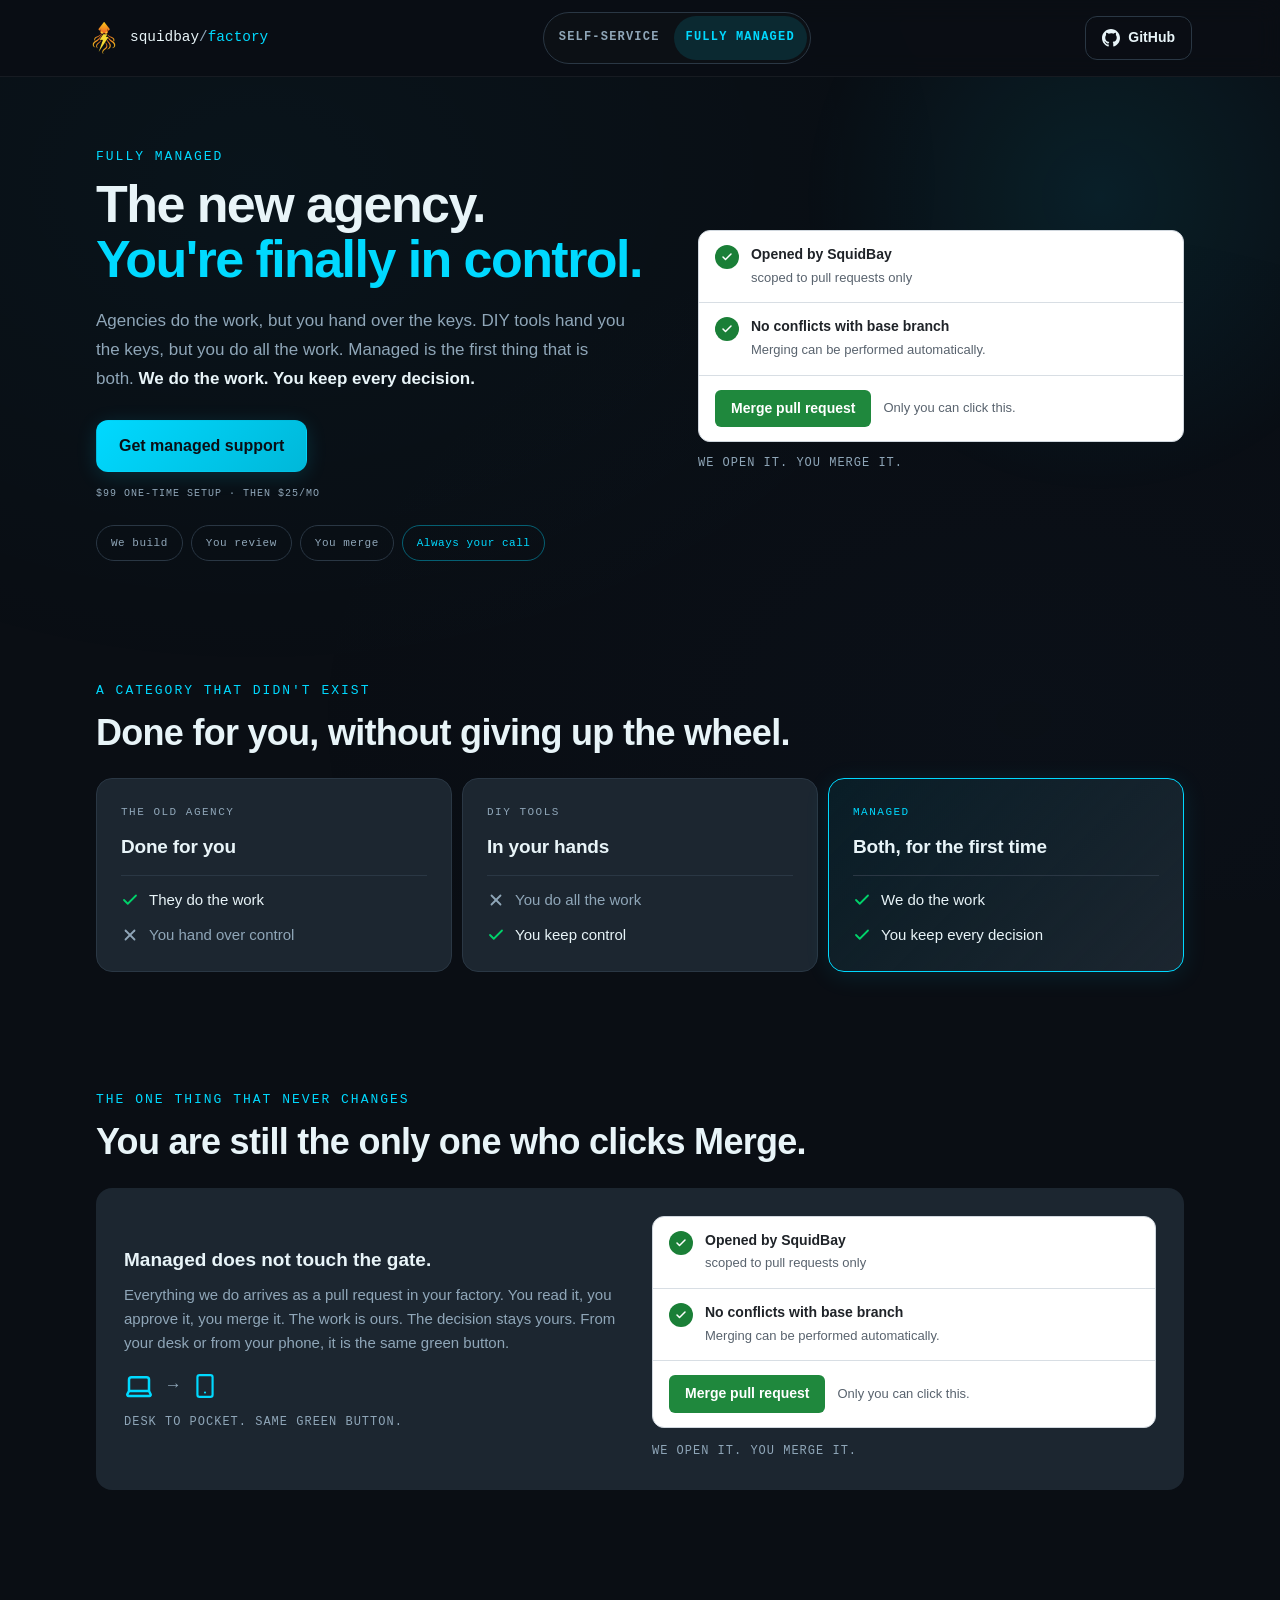
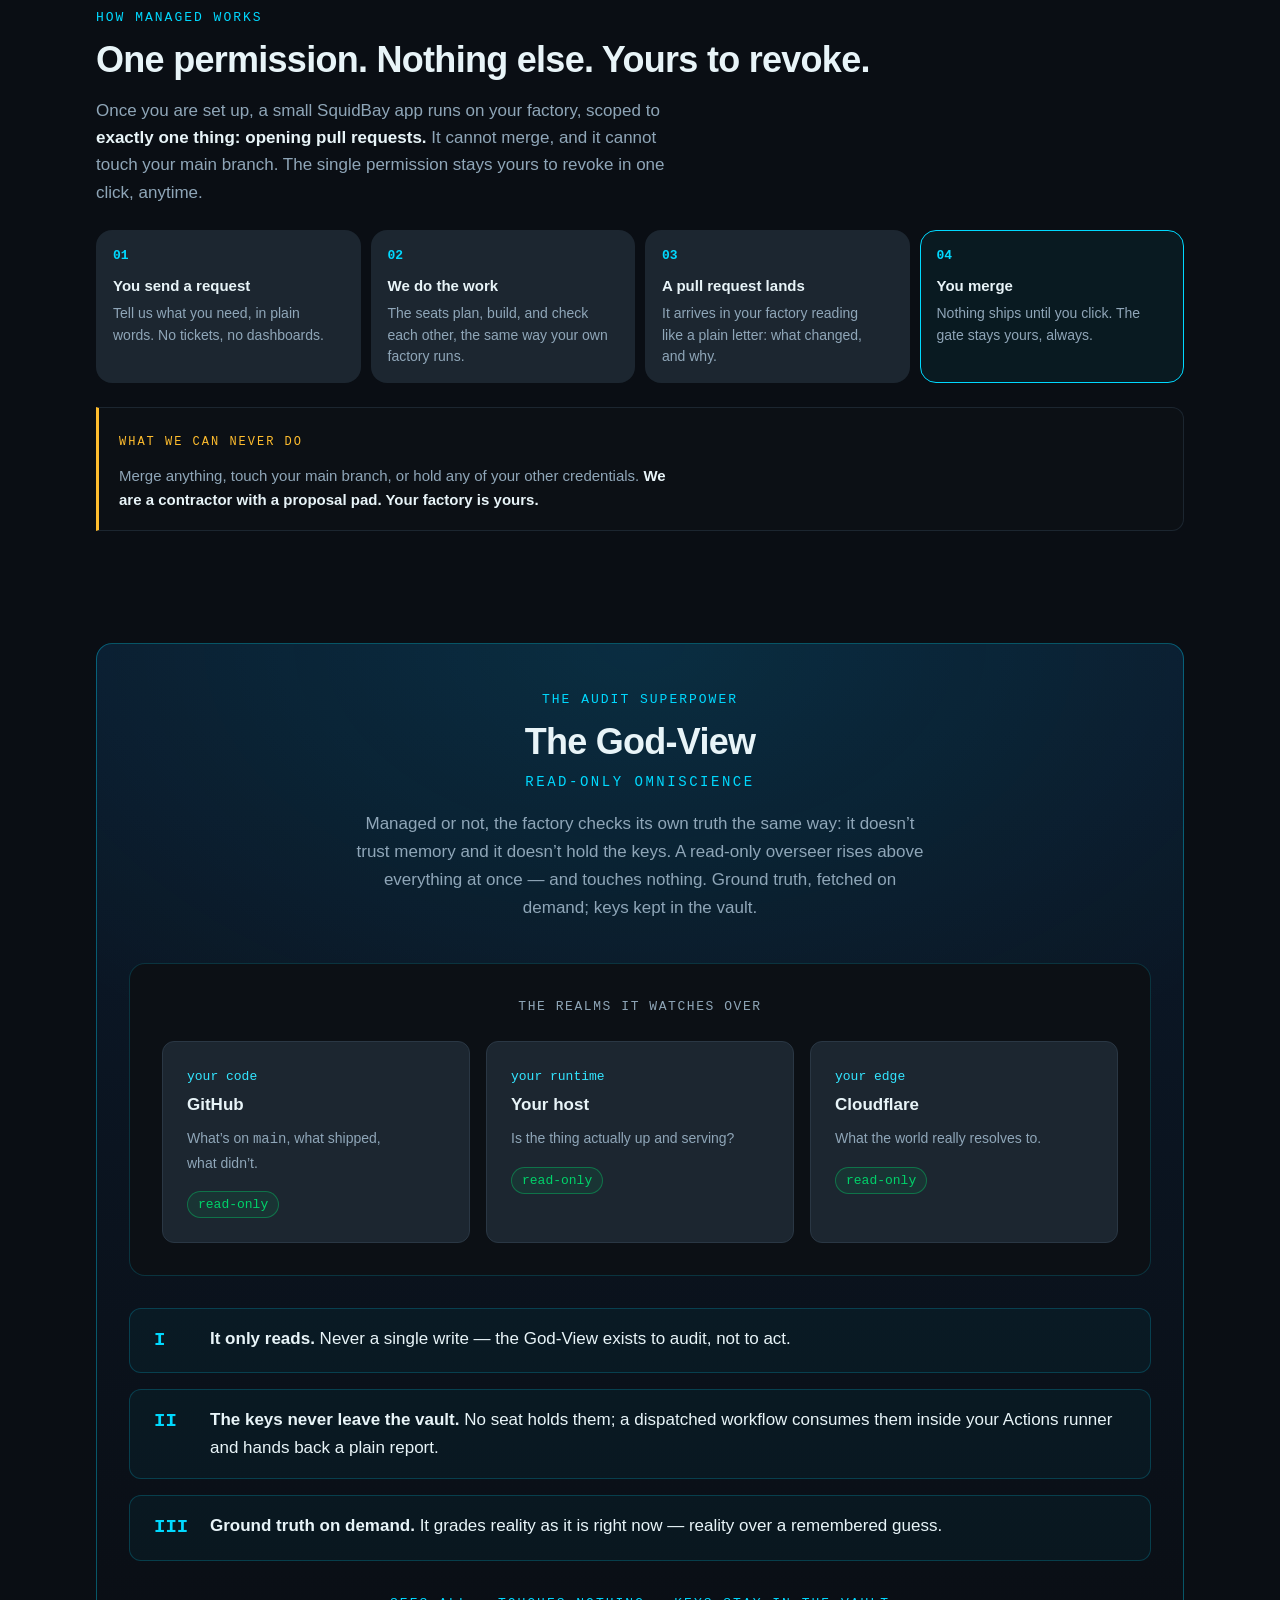
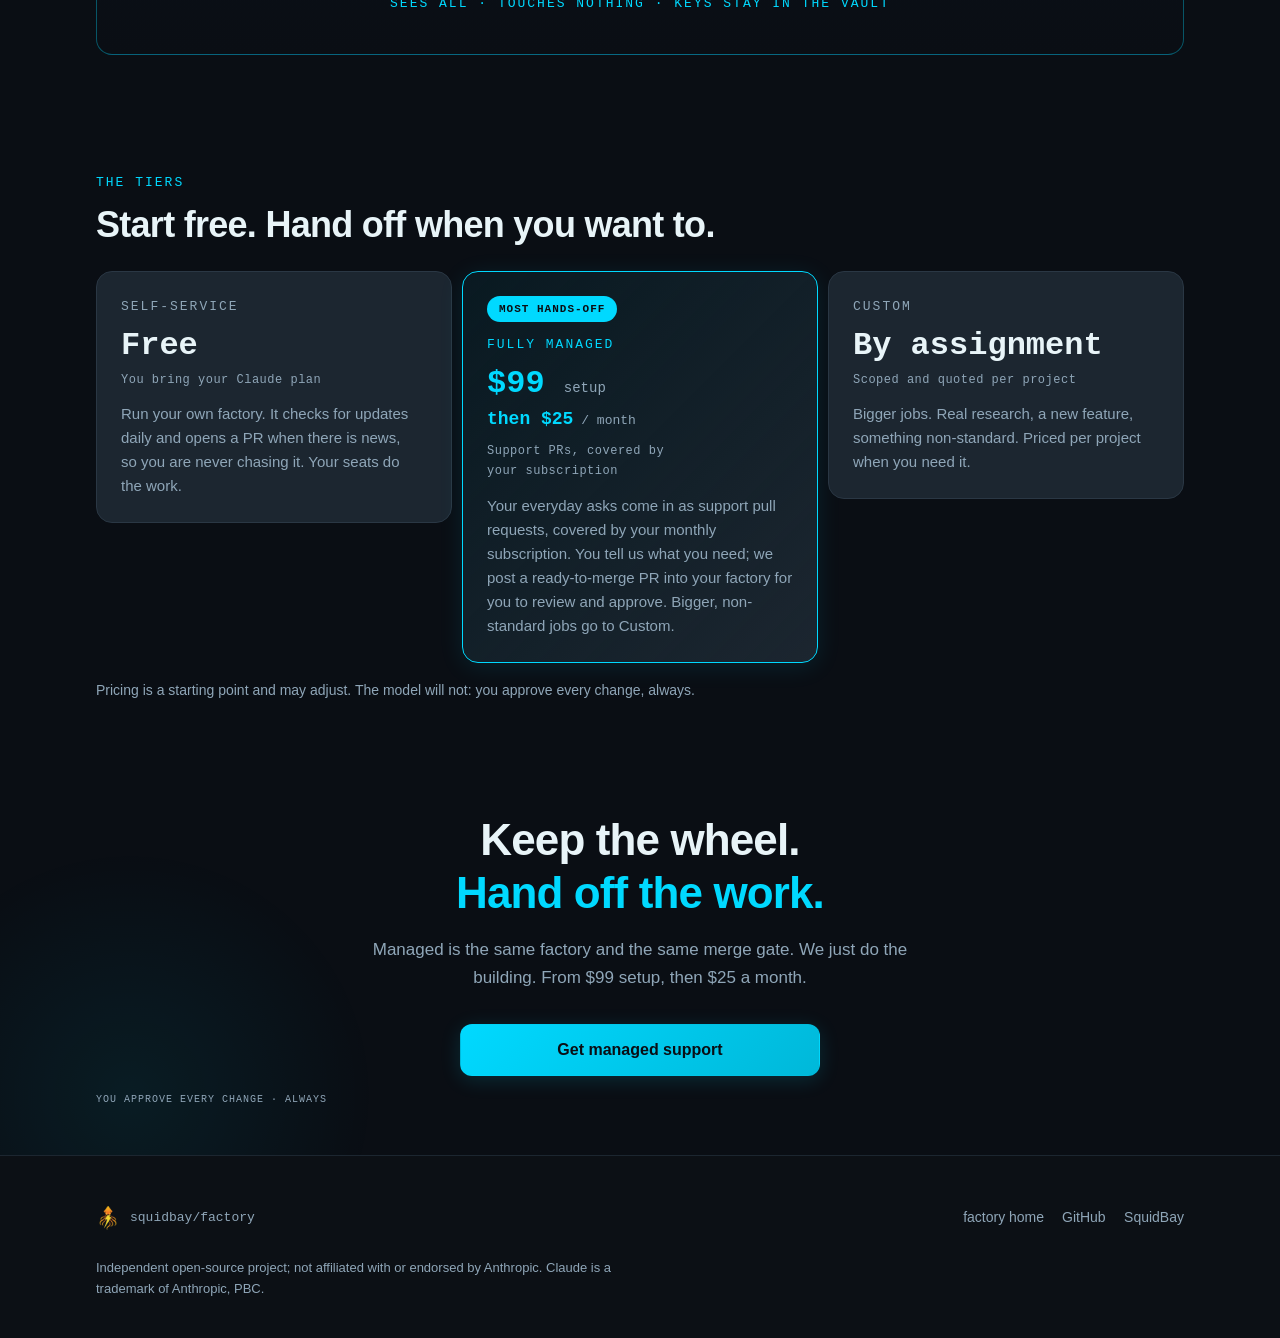
==== managed.html @ a3af462a "God-View section on both gh-pages shells (index + managed), render-verified Job (c), page half, of t" ====
<!DOCTYPE html>
<html lang="en">
<head>
<meta charset="utf-8">
<meta name="viewport" content="width=device-width, initial-scale=1, viewport-fit=cover">
<title>factory — fully managed. We do the work, you keep every decision.</title>
<meta name="description" content="Managed factory service: we do the work and post a ready-to-merge pull request into your factory. You still click merge. From $99 setup, then $25 a month.">
<link rel="canonical" href="https://squidbay.github.io/factory/managed">
<meta name="theme-color" content="#0A0E14">
<meta name="apple-mobile-web-app-capable" content="yes">
<meta name="apple-mobile-web-app-status-bar-style" content="black-translucent">
<meta name="apple-mobile-web-app-title" content="factory">
<link rel="icon" type="image/svg+xml" href="data:image/svg+xml,%3Csvg%20xmlns%3D%22http%3A%2F%2Fwww.w3.org%2F2000%2Fsvg%22%20width%3D%2264%22%20height%3D%2264%22%20viewBox%3D%220%200%2064%2064%22%3E%3Crect%20width%3D%2264%22%20height%3D%2264%22%20rx%3D%2214%22%20fill%3D%22%230A0E14%22%3E%3C%2Frect%3E%3Ctext%20x%3D%2232%22%20y%3D%2245%22%20font-size%3D%2234%22%20text-anchor%3D%22middle%22%3E%F0%9F%8F%AD%3C%2Ftext%3E%3C%2Fsvg%3E">
<link rel="apple-touch-icon" href="assets/img/squid.png">

<meta property="og:type" content="website">
<meta property="og:site_name" content="squidbay/factory">
<meta property="og:url" content="https://squidbay.github.io/factory/managed">
<meta property="og:title" content="factory — fully managed. You keep every decision.">
<meta property="og:description" content="The new agency. You're finally in control. We do the work and open the pull request; you still click merge. From $99 setup, then $25 a month.">
<meta property="og:image" content="https://squidbay.github.io/factory/managed-og.png">
<meta property="og:image:width" content="1200">
<meta property="og:image:height" content="630">
<meta name="twitter:card" content="summary_large_image">
<meta name="twitter:title" content="factory — fully managed. You keep every decision.">
<meta name="twitter:description" content="The new agency. You're finally in control. We do the work; you still click merge.">
<meta name="twitter:image" content="https://squidbay.github.io/factory/managed-og.png">

<link rel="stylesheet" href="assets/css/factory.css">
</head>
<body>

<a class="skip" href="#main">Skip to content</a>

<div class="bubbles" aria-hidden="true">
  <span></span><span></span><span></span><span></span><span></span><span></span><span></span><span></span><span></span><span></span>
</div>

<header class="appbar">
  <div class="appbar-row">
    <a class="wordmark" href="./" aria-label="factory home">
      <img src="assets/img/squid.png" alt="" width="30" height="30">
      <span class="wm-text"><span class="wm-name">factory</span><span class="wm-sub">by squidbay</span></span>
      <span class="wm-full">squidbay<span class="slash">/</span><span class="repo">factory</span></span>
    </a>
    <div class="tierswitch" role="group" aria-label="Choose a tier">
      <a href="./">Self-service</a>
      <a href="managed" aria-current="page">Fully managed</a>
    </div>
    <a class="nav-gh" href="https://github.com/squidbay/factory" aria-label="factory on GitHub">
      <svg width="18" height="18" viewBox="0 0 24 24" fill="currentColor" aria-hidden="true"><path d="M12 0C5.374 0 0 5.373 0 12c0 5.302 3.438 9.8 8.207 11.387.599.111.793-.261.793-.577v-2.234c-3.338.726-4.033-1.416-4.033-1.416-.546-1.387-1.333-1.756-1.333-1.756-1.089-.745.083-.729.083-.729 1.205.084 1.839 1.237 1.839 1.237 1.07 1.834 2.807 1.304 3.492.997.107-.775.418-1.305.762-1.604-2.665-.305-5.467-1.334-5.467-5.931 0-1.311.469-2.381 1.236-3.221-.124-.303-.535-1.524.117-3.176 0 0 1.008-.322 3.301 1.23A11.509 11.509 0 0112 5.803c1.02.005 2.047.138 3.006.404 2.291-1.552 3.297-1.23 3.297-1.23.653 1.653.242 2.874.118 3.176.77.84 1.235 1.911 1.235 3.221 0 4.609-2.807 5.624-5.479 5.921.43.372.823 1.102.823 2.222v3.293c0 .319.192.694.801.576C20.566 21.797 24 17.3 24 12c0-6.627-5.373-12-12-12z"></path></svg>
      <span class="lab">GitHub</span>
    </a>
  </div>
</header>

<main id="main">

<!-- Hero (Overview) -->
<section class="hero managed" id="overview">
  <div class="glow" aria-hidden="true"></div>
  <div class="wrap">
    <div class="hero-grid">
     <div class="hero-lead">
      <span class="mono-label">Fully managed</span>
      <h1>The new agency. <span>You're finally in control.</span></h1>
      <p class="sub">Agencies do the work, but you hand over the keys. DIY tools hand you the keys, but you do all the work. Managed is the first thing that is both. <strong>We do the work. You keep every decision.</strong></p>
      <div class="cta-row" data-cta-anchor>
        <a class="btn" href="https://buy.stripe.com/28EbJ34An9hedRXbMm7kc00">Get managed support</a>
        <p class="cta-note">$99 one-time setup <span aria-hidden="true">·</span> then $25/mo</p>
      </div>
      <div class="stat-strip">
        <span class="chip">We build</span>
        <span class="chip">You review</span>
        <span class="chip">You merge</span>
        <span class="chip accent">Always your call</span>
      </div>
     </div>
     <aside class="hero-aside hero-echo" aria-hidden="true">
      <div class="gh-card">
        <div class="gh-check">
          <span class="gh-dot"><svg width="12" height="12" viewBox="0 0 24 24" fill="none" stroke="currentColor" stroke-width="3" stroke-linecap="round" stroke-linejoin="round"><polyline points="20 6 9 17 4 12"></polyline></svg></span>
          <div><strong>Opened by SquidBay</strong><span class="d">scoped to pull requests only</span></div>
        </div>
        <div class="gh-check">
          <span class="gh-dot"><svg width="12" height="12" viewBox="0 0 24 24" fill="none" stroke="currentColor" stroke-width="3" stroke-linecap="round" stroke-linejoin="round"><polyline points="20 6 9 17 4 12"></polyline></svg></span>
          <div><strong>No conflicts with base branch</strong><span class="d">Merging can be performed automatically.</span></div>
        </div>
        <div class="gh-foot">
          <span class="gh-btn">Merge pull request</span>
          <span class="gh-hint">Only you can click this.</span>
        </div>
        <span class="gh-cursor"><svg width="24" height="24" viewBox="0 0 24 24"><path d="M5.5 3.21V20.8c0 .45.54.67.85.35l4.86-4.86a.5.5 0 0 1 .35-.15h6.87c.45 0 .67-.54.35-.85L6.35 2.85a.5.5 0 0 0-.85.36Z" fill="#111111" stroke="#ffffff" stroke-width="1.5"></path></svg></span>
        <div class="gh-merged">
          <span class="gh-badge"><svg width="16" height="16" viewBox="0 0 16 16" fill="currentColor"><path d="M5.45 5.154A4.25 4.25 0 0 0 9.25 7.5h1.378a2.251 2.251 0 1 1 0 1.5H9.25A5.734 5.734 0 0 1 5 7.123v3.505a2.25 2.25 0 1 1-1.5 0V5.372a2.25 2.25 0 1 1 1.95-.218ZM4.25 13.5a.75.75 0 1 0 0-1.5.75.75 0 0 0 0 1.5Zm8.5-4.5a.75.75 0 1 0 0-1.5.75.75 0 0 0 0 1.5ZM5 3.25a.75.75 0 1 0-1.5 0 .75.75 0 0 0 1.5 0Z"></path></svg>Merged</span>
          <p>You merged this pull request.</p>
        </div>
      </div>
      <p class="demo-cap" style="margin-top: 12px;">We open it. You merge it.</p>
     </aside>
    </div>
  </div>
</section>

<!-- The category (Compare) -->
<section id="compare">
  <div class="wrap">
    <span class="mono-label">A category that didn't exist</span>
    <h2 class="section-title">Done for you, without giving up the wheel.</h2>
    <div class="compare">
      <div class="col">
        <span class="k">The old agency</span>
        <h3>Done for you</h3>
        <div class="sep"></div>
        <div class="crow"><span class="m ok"><svg width="18" height="18" viewBox="0 0 24 24" fill="none" stroke="currentColor" stroke-width="2.4" stroke-linecap="round" stroke-linejoin="round"><polyline points="20 6 9 17 4 12"></polyline></svg></span><span>They do the work</span></div>
        <div class="crow no"><span class="m bad"><svg width="18" height="18" viewBox="0 0 24 24" fill="none" stroke="currentColor" stroke-width="2.4" stroke-linecap="round" stroke-linejoin="round"><line x1="18" y1="6" x2="6" y2="18"></line><line x1="6" y1="6" x2="18" y2="18"></line></svg></span><span>You hand over control</span></div>
      </div>
      <div class="col">
        <span class="k">DIY tools</span>
        <h3>In your hands</h3>
        <div class="sep"></div>
        <div class="crow no"><span class="m bad"><svg width="18" height="18" viewBox="0 0 24 24" fill="none" stroke="currentColor" stroke-width="2.4" stroke-linecap="round" stroke-linejoin="round"><line x1="18" y1="6" x2="6" y2="18"></line><line x1="6" y1="6" x2="18" y2="18"></line></svg></span><span>You do all the work</span></div>
        <div class="crow"><span class="m ok"><svg width="18" height="18" viewBox="0 0 24 24" fill="none" stroke="currentColor" stroke-width="2.4" stroke-linecap="round" stroke-linejoin="round"><polyline points="20 6 9 17 4 12"></polyline></svg></span><span>You keep control</span></div>
      </div>
      <div class="col feature">
        <span class="k">Managed</span>
        <h3>Both, for the first time</h3>
        <div class="sep"></div>
        <div class="crow"><span class="m ok"><svg width="18" height="18" viewBox="0 0 24 24" fill="none" stroke="currentColor" stroke-width="2.4" stroke-linecap="round" stroke-linejoin="round"><polyline points="20 6 9 17 4 12"></polyline></svg></span><span>We do the work</span></div>
        <div class="crow"><span class="m ok"><svg width="18" height="18" viewBox="0 0 24 24" fill="none" stroke="currentColor" stroke-width="2.4" stroke-linecap="round" stroke-linejoin="round"><polyline points="20 6 9 17 4 12"></polyline></svg></span><span>You keep every decision</span></div>
      </div>
    </div>
  </div>
</section>

<!-- The promise + merge gate -->
<section id="gate">
  <div class="wrap">
    <span class="mono-label">The one thing that never changes</span>
    <h2 class="section-title">You are still the only one who clicks Merge.</h2>
    <div class="gate-block">
      <div>
        <h3>Managed does not touch the gate.</h3>
        <p class="gate-p">Everything we do arrives as a pull request in your factory. You read it, you approve it, you merge it. The work is ours. The decision stays yours. From your desk or from your phone, it is the same green button.</p>
        <div class="devices" aria-hidden="true">
          <svg width="30" height="30" viewBox="0 0 24 24" fill="none" stroke="currentColor" stroke-width="2" stroke-linecap="round" stroke-linejoin="round"><path d="M20 16V7a2 2 0 0 0-2-2H6a2 2 0 0 0-2 2v9m16 0H4m16 0 1.28 2.55a1 1 0 0 1-.9 1.45H3.62a1 1 0 0 1-.9-1.45L4 16"></path></svg>
          <span class="arrow">&rarr;</span>
          <svg width="26" height="26" viewBox="0 0 24 24" fill="none" stroke="currentColor" stroke-width="2" stroke-linecap="round" stroke-linejoin="round"><rect x="5" y="2" width="14" height="20" rx="2" ry="2"></rect><path d="M12 18h.01"></path></svg>
        </div>
        <p class="demo-cap" style="margin-top: 12px;">Desk to pocket. Same green button.</p>
      </div>
      <div>
      <div class="gh-card" role="img" aria-label="Animated demonstration: a cursor moves to GitHub's green Merge pull request button, clicks it, and the pull request flips to Merged.">
        <div class="gh-check">
          <span class="gh-dot"><svg width="12" height="12" viewBox="0 0 24 24" fill="none" stroke="currentColor" stroke-width="3" stroke-linecap="round" stroke-linejoin="round"><polyline points="20 6 9 17 4 12"></polyline></svg></span>
          <div><strong>Opened by SquidBay</strong><span class="d">scoped to pull requests only</span></div>
        </div>
        <div class="gh-check">
          <span class="gh-dot"><svg width="12" height="12" viewBox="0 0 24 24" fill="none" stroke="currentColor" stroke-width="3" stroke-linecap="round" stroke-linejoin="round"><polyline points="20 6 9 17 4 12"></polyline></svg></span>
          <div><strong>No conflicts with base branch</strong><span class="d">Merging can be performed automatically.</span></div>
        </div>
        <div class="gh-foot">
          <span class="gh-btn">Merge pull request</span>
          <span class="gh-hint">Only you can click this.</span>
        </div>
        <span class="gh-cursor"><svg width="24" height="24" viewBox="0 0 24 24"><path d="M5.5 3.21V20.8c0 .45.54.67.85.35l4.86-4.86a.5.5 0 0 1 .35-.15h6.87c.45 0 .67-.54.35-.85L6.35 2.85a.5.5 0 0 0-.85.36Z" fill="#111111" stroke="#ffffff" stroke-width="1.5"></path></svg></span>
        <div class="gh-merged">
          <span class="gh-badge"><svg width="16" height="16" viewBox="0 0 16 16" fill="currentColor"><path d="M5.45 5.154A4.25 4.25 0 0 0 9.25 7.5h1.378a2.251 2.251 0 1 1 0 1.5H9.25A5.734 5.734 0 0 1 5 7.123v3.505a2.25 2.25 0 1 1-1.5 0V5.372a2.25 2.25 0 1 1 1.95-.218ZM4.25 13.5a.75.75 0 1 0 0-1.5.75.75 0 0 0 0 1.5Zm8.5-4.5a.75.75 0 1 0 0-1.5.75.75 0 0 0 0 1.5ZM5 3.25a.75.75 0 1 0-1.5 0 .75.75 0 0 0 1.5 0Z"></path></svg>Merged</span>
          <p>You merged this pull request.</p>
        </div>
      </div>
      <p class="demo-cap" style="margin-top: 14px;">We open it. You merge it.</p>
      </div>
    </div>
  </div>
</section>

<!-- How managed works -->
<section id="how">
  <div class="wrap">
    <span class="mono-label">How managed works</span>
    <h2 class="section-title">One permission. Nothing else. Yours to revoke.</h2>
    <p class="install-lead">Once you are set up, a small SquidBay app runs on your factory, scoped to <strong>exactly one thing: opening pull requests.</strong> It cannot merge, and it cannot touch your main branch. The single permission stays yours to revoke in one click, anytime.</p>
    <ol class="loop">
      <li><span class="num">01</span><div><h3>You send a request</h3><p>Tell us what you need, in plain words. No tickets, no dashboards.</p></div></li>
      <li><span class="num">02</span><div><h3>We do the work</h3><p>The seats plan, build, and check each other, the same way your own factory runs.</p></div></li>
      <li><span class="num">03</span><div><h3>A pull request lands</h3><p>It arrives in your factory reading like a plain letter: what changed, and why.</p></div></li>
      <li class="gate"><span class="num">04</span><div><h3>You merge</h3><p>Nothing ships until you click. The gate stays yours, always.</p></div></li>
    </ol>
    <div class="guardrail">
      <span class="k">What we can never do</span>
      <p>Merge anything, touch your main branch, or hold any of your other credentials. <strong>We are a contractor with a proposal pad. Your factory is yours.</strong></p>
    </div>
  </div>
</section>

<!-- God-View · the audit superpower -->
<section id="godview" aria-labelledby="godview-title-m">
  <div class="wrap">
    <div class="godview">
      <div class="gv-heavens">
        <span class="mono-label">The audit superpower</span>
        <h2 class="section-title gv-title" id="godview-title-m">The God-View</h2>
        <p class="gv-kicker">Read-only omniscience</p>
        <p class="muted gv-sub">Managed or not, the factory checks its own truth the same way: it doesn&rsquo;t trust memory and it doesn&rsquo;t hold the keys. A read-only overseer rises above everything at once &mdash; and touches nothing. Ground truth, fetched on demand; keys kept in the vault.</p>
      </div>
      <div class="gv-realm">
        <p class="gv-realm-label">the realms it watches over</p>
        <div class="gv-altars">
          <div class="altar">
            <p class="ac">your code</p>
            <p class="an">GitHub</p>
            <p class="muted ad">What&rsquo;s on <code>main</code>, what shipped, what didn&rsquo;t.</p>
            <span class="ro">read-only</span>
          </div>
          <div class="altar">
            <p class="ac">your runtime</p>
            <p class="an">Your host</p>
            <p class="muted ad">Is the thing actually up and serving?</p>
            <span class="ro">read-only</span>
          </div>
          <div class="altar">
            <p class="ac">your edge</p>
            <p class="an">Cloudflare</p>
            <p class="muted ad">What the world really resolves to.</p>
            <span class="ro">read-only</span>
          </div>
        </div>
      </div>
      <div class="gv-laws">
        <div class="gv-law"><span class="rn">I</span><p><strong>It only reads.</strong> Never a single write &mdash; the God-View exists to audit, not to act.</p></div>
        <div class="gv-law"><span class="rn">II</span><p><strong>The keys never leave the vault.</strong> No seat holds them; a dispatched workflow consumes them inside your Actions runner and hands back a plain report.</p></div>
        <div class="gv-law"><span class="rn">III</span><p><strong>Ground truth on demand.</strong> It grades reality as it is right now &mdash; reality over a remembered guess.</p></div>
      </div>
      <p class="gv-caption mono-label">sees all &middot; touches nothing &middot; keys stay in the vault</p>
    </div>
  </div>
</section>

<!-- Pricing -->
<section id="pricing">
  <div class="wrap">
    <span class="mono-label">The tiers</span>
    <h2 class="section-title">Start free. Hand off when you want to.</h2>
    <div class="tiers">
      <div class="tier">
        <span class="k">Self-service</span>
        <p class="price">Free</p>
        <p class="tsub">You bring your Claude plan</p>
        <p class="tdesc">Run your own factory. It checks for updates daily and opens a PR when there is news, so you are never chasing it. Your seats do the work.</p>
      </div>
      <div class="tier feature">
        <span class="badge">Most hands-off</span>
        <span class="k">Fully managed</span>
        <p class="price">$99 <span>setup</span></p>
        <p class="price2">then $25<span> / month</span></p>
        <p class="tsub">Support PRs, covered by your subscription</p>
        <p class="tdesc">Your everyday asks come in as support pull requests, covered by your monthly subscription. You tell us what you need; we post a ready-to-merge PR into your factory for you to review and approve. Bigger, non-standard jobs go to Custom.</p>
      </div>
      <div class="tier">
        <span class="k">Custom</span>
        <p class="price">By assignment</p>
        <p class="tsub">Scoped and quoted per project</p>
        <p class="tdesc">Bigger jobs. Real research, a new feature, something non-standard. Priced per project when you need it.</p>
      </div>
    </div>
    <p class="tiers-note">Pricing is a starting point and may adjust. The model will not: you approve every change, always.</p>
  </div>
</section>

<!-- Close -->
<section class="close">
  <div class="glow" aria-hidden="true"></div>
  <div class="wrap" style="text-align: center;">
    <p class="manifesto">Keep the wheel. <span>Hand off the work.</span></p>
    <p class="muted" style="margin-top: 16px; font-size: 1.0625rem; max-width: 60ch; margin-left: auto; margin-right: auto;">Managed is the same factory and the same merge gate. We just do the building. From $99 setup, then $25 a month.</p>
    <div class="cta-stack" data-cta-anchor>
      <a class="btn" href="https://buy.stripe.com/28EbJ34An9hedRXbMm7kc00">Get managed support</a>
      <span class="cta-note">You approve every change <span aria-hidden="true">·</span> Always</span>
    </div>
  </div>
</section>

</main>

<footer>
  <div class="wrap">
    <div class="row">
      <a class="wordmark" href="./" aria-label="factory home">
        <img src="assets/img/squid.png" alt="" width="24" height="24">
        <span class="wm-full">squidbay/factory</span>
      </a>
      <nav aria-label="Footer">
        <a href="./">factory home</a>
        <a href="https://github.com/squidbay/factory">GitHub</a>
        <a href="https://squidbay.io">SquidBay</a>
      </nav>
    </div>
    <p class="legal">Independent open-source project; not affiliated with or endorsed by Anthropic. Claude is a trademark of Anthropic, PBC.</p>
  </div>
</footer>

<nav class="dock" aria-label="Section navigation" data-show="false">
  <div class="dock-cta">
    <a class="btn" href="https://buy.stripe.com/28EbJ34An9hedRXbMm7kc00">Get managed support</a>
  </div>
  <div class="dock-bar">
    <button type="button" class="dock-tab" data-target="top" aria-current="true"><svg viewBox="0 0 24 24" fill="none" stroke="currentColor" stroke-width="2" stroke-linecap="round" stroke-linejoin="round" aria-hidden="true"><path d="M3 9.5 12 3l9 6.5V20a2 2 0 0 1-2 2H5a2 2 0 0 1-2-2z"></path></svg><span class="dt-lab">Overview</span></button>
    <button type="button" class="dock-tab" data-target="#compare"><svg viewBox="0 0 24 24" fill="none" stroke="currentColor" stroke-width="2" stroke-linecap="round" stroke-linejoin="round" aria-hidden="true"><line x1="8" y1="6" x2="21" y2="6"></line><line x1="8" y1="12" x2="21" y2="12"></line><line x1="8" y1="18" x2="21" y2="18"></line><line x1="3" y1="6" x2="3.01" y2="6"></line><line x1="3" y1="12" x2="3.01" y2="12"></line><line x1="3" y1="18" x2="3.01" y2="18"></line></svg><span class="dt-lab">Compare</span></button>
    <button type="button" class="dock-tab" data-target="#gate"><svg viewBox="0 0 24 24" fill="none" stroke="currentColor" stroke-width="2" stroke-linecap="round" stroke-linejoin="round" aria-hidden="true"><rect x="3" y="11" width="18" height="11" rx="2" ry="2"></rect><path d="M7 11V7a5 5 0 0 1 10 0v4"></path></svg><span class="dt-lab">Gate</span></button>
    <button type="button" class="dock-tab" data-target="#how"><svg viewBox="0 0 24 24" fill="none" stroke="currentColor" stroke-width="2" stroke-linecap="round" stroke-linejoin="round" aria-hidden="true"><circle cx="18" cy="18" r="3"></circle><circle cx="6" cy="6" r="3"></circle><path d="M13 6h3a2 2 0 0 1 2 2v7"></path><line x1="6" y1="9" x2="6" y2="21"></line></svg><span class="dt-lab">How</span></button>
    <button type="button" class="dock-tab" data-target="#pricing"><svg viewBox="0 0 24 24" fill="none" stroke="currentColor" stroke-width="2" stroke-linecap="round" stroke-linejoin="round" aria-hidden="true"><path d="M20.59 13.41 12 22l-8.59-8.59A2 2 0 0 1 3 12V4a1 1 0 0 1 1-1h8a2 2 0 0 1 1.41.59z"></path><circle cx="7.5" cy="7.5" r="1"></circle></svg><span class="dt-lab">Pricing</span></button>
  </div>
</nav>

<script src="assets/js/factory.js" defer></script>

</body>
</html>
---- assets/css/factory.css ----
/* ============================================================
   factory.css — ONE shared stylesheet for the squidbay/factory
   public pages (index.html + managed.html).

   TWO SHELLS, ONE CONTENT SYSTEM (mobile-first):
     base rules      = the ≤700px APP SHELL — sticky blurred app bar,
                       segmented tier switch, fixed bottom dock with
                       section tabs, floating CTA pill, snap rails,
                       one full-width primary CTA per view.
     >=701px overrides = the EDITORIAL desktop — top nav, two-column
                       heroes, multi-column grids, full copy.
   Same content modules feed both. No build step. Tokens up top.
   Design source: build-docs PWA App Shell Redesign (Designer 🤖🎨).
   ============================================================ */

/* ---------- 1 · Design tokens ---------- */
:root {
  /* identity — not up for grabs */
  --primary: #00D9FF;
  --primary-light: #33E5FF;
  --primary-dark: #00B8D9;
  --primary-glow: rgba(0, 217, 255, 0.15);
  --black: #0A0E14;
  --dark: #0F1419;
  --darker: #0C1015;
  --gray: #1C2630;
  --gray-light: #2A3744;
  --white: #E8F4F8;
  /* secondary text lifted from #7B8FA3 to clear 4.5:1 on --black AND --gray */
  --muted: #8FA6B8;
  --green: #00D26A;
  --yellow: #FFBD2E;
  --orange: #F7931A;
  --ember: #FF6B35;
  --purple: #B794F6;
  --gradient-primary: linear-gradient(135deg, var(--primary) 0%, var(--primary-dark) 100%);
  --gradient-squid: linear-gradient(135deg, var(--ember) 0%, var(--orange) 100%);
  --font-sans: -apple-system, BlinkMacSystemFont, "Segoe UI", Roboto, Helvetica, Arial, sans-serif;
  --font-mono: ui-monospace, "SF Mono", SFMono-Regular, Menlo, Consolas, monospace;

  /* 8px spacing rhythm */
  --s-1: 4px;  --s-2: 8px;  --s-3: 16px; --s-4: 24px;
  --s-5: 32px; --s-6: 40px; --s-7: 48px; --s-8: 64px;
  /* radii */
  --r-1: 8px;  --r-2: 12px; --r-3: 16px; --r-pill: 100px;

  /* type — 16px base (kills iOS input zoom); app-shell heroes 33px, editorial 52px */
  --t-mono: 0.8125rem;
  --t-small: 0.875rem;
  --t-body: 1rem;
  --t-lead: 1.0625rem;
  --t-h3: 1.1875rem;
  --t-h2: 1.5rem;
  --t-h1: 2.0625rem; /* 33px app-shell hero */

  --wrap-max: 72rem;
  --appbar-h: 116px;         /* logo row + tier-switch row (mobile) */
  --dock-h: 64px;
  --pad-x: 20px;
  --pad-section: 36px;
  --gap-grid: 16px;
  --block-top: 22px;
}

/* ---------- 2 · Base + app-feel ---------- */
* { box-sizing: border-box; -webkit-tap-highlight-color: transparent; }
html {
  scroll-behavior: smooth;
  -webkit-text-size-adjust: 100%;
  text-size-adjust: 100%;
}
body {
  margin: 0;
  background: var(--black);
  color: var(--white);
  font-family: var(--font-sans);
  font-size: var(--t-body);
  line-height: 1.65;
  -webkit-font-smoothing: antialiased;
  position: relative;
  overscroll-behavior-y: none;
  /* app shell: reserve room so the fixed dock never hides the last content */
  padding-bottom: calc(var(--dock-h) + env(safe-area-inset-bottom) + 14px);
}
body::before {
  content: "";
  position: fixed;
  inset: 0;
  background:
    radial-gradient(ellipse at 20% 20%, rgba(0, 217, 255, 0.03) 0%, transparent 50%),
    radial-gradient(ellipse at 80% 80%, rgba(30, 58, 95, 0.05) 0%, transparent 50%);
  pointer-events: none;
  z-index: 0;
}
main, .appbar, footer, .dock { position: relative; z-index: 1; }
a { color: var(--primary); text-decoration: none; transition: color 0.2s ease; }
a:hover { color: var(--primary-light); }
a:focus-visible, .btn:focus-visible, button:focus-visible, [tabindex]:focus-visible {
  outline: 2px solid var(--primary); outline-offset: 3px; border-radius: 4px;
}
::selection { background: rgba(0, 217, 255, 0.25); }
img { display: block; max-width: 100%; }
h1, h2, h3 { margin: 0; text-wrap: balance; }
p { margin: 0; text-wrap: pretty; }
.muted { color: var(--muted); }
strong { color: var(--white); font-weight: 600; }
/* responsive copy: whole canon sentences the app shell trims (sentence-cut, not
   rewritten). Hidden <=700; the editorial shell shows the full canon copy. */
.wide-only { display: none; }

.skip {
  position: absolute; left: -9999px; top: 0; z-index: 30;
  background: var(--primary); color: var(--black); font-weight: 600;
  padding: 10px 18px; border-radius: 0 0 8px 0;
}
.skip:focus { left: 0; }

/* ---------- 3 · Layout: .wrap + section rhythm ---------- */
.wrap {
  max-width: var(--wrap-max);
  margin-inline: auto;
  padding-left: max(var(--pad-x), env(safe-area-inset-left));
  padding-right: max(var(--pad-x), env(safe-area-inset-right));
}
section .wrap, .section-pad { padding-top: var(--pad-section); padding-bottom: var(--pad-section); }

.mono-label {
  display: inline-block;
  font-family: var(--font-mono);
  font-size: var(--t-mono);
  color: var(--primary);
  text-transform: uppercase;
  letter-spacing: 2px;
}
h2.section-title {
  margin-top: var(--s-2);
  font-size: var(--t-h2);
  font-weight: 700;
  line-height: 1.2;
  letter-spacing: -0.02em;
}

/* ---------- 4 · App bar (mobile shell) + tier switch ---------- */
.appbar {
  position: sticky; top: 0; z-index: 12;
  background: rgba(10, 14, 20, 0.9);
  -webkit-backdrop-filter: blur(12px); backdrop-filter: blur(12px);
  border-bottom: 1px solid rgba(255, 255, 255, 0.06);
  padding-top: env(safe-area-inset-top);
}
.appbar-row {
  display: grid;
  grid-template-columns: 1fr auto;
  grid-template-areas: "logo gh" "switch switch";
  align-items: center; gap: 6px 10px;
  max-width: var(--wrap-max); margin-inline: auto;
  padding: 8px max(var(--pad-x), env(safe-area-inset-right)) 8px max(var(--pad-x), env(safe-area-inset-left));
}
.wordmark { grid-area: logo; }
.nav-gh { grid-area: gh; }
.tierswitch { grid-area: switch; }
.wordmark { display: flex; align-items: center; gap: 10px; min-height: 44px; min-width: 44px; }
.wordmark img { width: 30px; height: 30px; object-fit: contain; }
.wordmark .wm-text { display: flex; flex-direction: column; line-height: 1.15; }
.wordmark .wm-name { font-size: 1rem; font-weight: 700; letter-spacing: -0.01em; color: var(--white); }
.wordmark .wm-sub { font-family: var(--font-mono); font-size: 0.5625rem; letter-spacing: 1.5px; text-transform: uppercase; color: var(--muted); }
.wordmark .wm-full { display: none; font-family: var(--font-mono); font-size: 0.9rem; color: var(--white); }
.wordmark .slash { color: var(--muted); }
.wordmark .repo { color: var(--primary); }

.nav-gh {
  display: inline-flex; align-items: center; justify-content: center; gap: 8px;
  min-height: 44px; min-width: 44px; padding: 0 12px;
  border: 1px solid var(--gray-light); border-radius: var(--r-2);
  color: var(--white); font-size: var(--t-small); font-weight: 600;
  transition: border-color 0.2s ease, color 0.2s ease;
}
.nav-gh:hover { border-color: var(--primary); color: var(--primary); }
.nav-gh .lab { display: none; }

.tierswitch {
  display: flex; align-items: center; gap: 2px; width: 100%;
  margin-top: 2px;
  padding: 4px; background: var(--darker);
  border: 1px solid var(--gray); border-radius: var(--r-pill);
}
.tierswitch a {
  flex: 1;
  display: inline-flex; align-items: center; justify-content: center;
  min-height: 44px; padding: 0 12px;
  border-radius: var(--r-pill);
  font-family: var(--font-mono); font-size: 0.6875rem; letter-spacing: 1.2px;
  text-transform: uppercase; font-weight: 700; color: var(--muted); white-space: nowrap;
  transition: color 0.2s ease, background 0.2s ease;
}
.tierswitch a:hover { color: var(--white); }
.tierswitch a[aria-current="page"] { background: rgba(0, 217, 255, 0.12); color: var(--primary); }

/* ---------- 5 · Buttons ---------- */
.btn {
  display: inline-flex; align-items: center; justify-content: center; gap: 10px;
  width: 100%; padding: 14px 22px; min-height: 52px;
  background: var(--gradient-primary);
  color: var(--black); font-family: var(--font-sans); font-size: 1rem; font-weight: 700; line-height: 1.2;
  border: 1px solid transparent; border-radius: var(--r-2);
  box-shadow: 0 4px 20px var(--primary-glow);
  transition: transform 0.2s ease, box-shadow 0.2s ease;
  text-align: center;
}
.btn:hover { color: var(--black); transform: translateY(-2px); box-shadow: 0 6px 30px rgba(0, 217, 255, 0.3); }
.btn svg { flex: none; }

/* ghost / secondary — mobile: a cyan text link (44px tap target);
   desktop: an outline button beside the primary (see editorial overrides) */
.btn.ghost {
  width: auto; min-height: 44px; padding: 8px 12px;
  background: transparent; color: var(--primary);
  border: none; box-shadow: none; font-weight: 600;
  transition: color 0.2s ease;
}
.btn.ghost:hover { color: var(--primary-light); transform: none; box-shadow: none; }

/* ---------- 6 · Dock (mobile shell only) ---------- */
.dock { position: fixed; left: 0; right: 0; bottom: 0; z-index: 14; pointer-events: none; }
.dock-cta {
  padding: 0 max(var(--pad-x), env(safe-area-inset-right)) 8px max(var(--pad-x), env(safe-area-inset-left));
  transform: translateY(140%); opacity: 0;
  transition: transform 0.28s var(--r-1, ease), opacity 0.28s ease;
}
.dock[data-show="true"] .dock-cta { transform: none; opacity: 1; }
.dock-cta .btn { pointer-events: auto; box-shadow: 0 6px 30px rgba(0, 217, 255, 0.3); }
.dock-bar {
  pointer-events: auto;
  display: flex;
  background: rgba(10, 14, 20, 0.92);
  -webkit-backdrop-filter: blur(12px); backdrop-filter: blur(12px);
  border-top: 1px solid rgba(255, 255, 255, 0.07);
  padding: 8px 6px calc(6px + env(safe-area-inset-bottom));
  padding-left: max(6px, env(safe-area-inset-left));
  padding-right: max(6px, env(safe-area-inset-right));
}
.dock-tab {
  flex: 1;
  display: flex; flex-direction: column; align-items: center; justify-content: center; gap: 3px;
  min-height: 48px; padding: 4px 2px;
  background: none; border: none; cursor: pointer;
  color: var(--muted); font-family: var(--font-sans); font-size: 0.625rem; font-weight: 600;
  transition: color 0.2s ease;
}
.dock-tab svg { width: 21px; height: 21px; }
.dock-tab .dt-lab { letter-spacing: 0.2px; }
.dock-tab[aria-current="true"] { color: var(--primary); }
.dock-tab:hover { color: var(--white); }

/* ---------- 7 · Hero (app-shell budget) ---------- */
.hero { position: relative; overflow: hidden; }
.hero .glow {
  position: absolute; top: -160px; right: -120px; width: 520px; height: 520px;
  background: radial-gradient(circle, rgba(0, 217, 255, 0.09) 0%, transparent 62%);
  pointer-events: none;
}
.hero .wrap { position: relative; padding-top: 26px; padding-bottom: var(--pad-section); }
.hero h1 {
  margin-top: var(--s-2);
  max-width: 18ch;
  font-size: var(--t-h1);
  font-weight: 800;
  line-height: 1.08;
  letter-spacing: -0.02em;
}
.hero h1 span { color: var(--primary); }
.hero .sub { margin-top: 14px; max-width: 60ch; font-size: 1rem; line-height: 1.6; color: var(--muted); }

.cta-row { margin-top: 20px; display: flex; flex-direction: column; align-items: stretch; gap: 8px; }
.cta-row .btn.ghost { align-self: center; }
.cta-note { font-family: var(--font-mono); font-size: 0.625rem; letter-spacing: 1px; text-transform: uppercase; color: var(--muted); text-align: center; line-height: 1.5; }
.cta-note a { color: var(--primary); }
.nb { white-space: nowrap; }

/* stat strip → horizontal chip rail on the app shell */
.stat-strip {
  margin-top: 16px;
  display: flex; gap: 8px; overflow-x: auto;
  scrollbar-width: none; -webkit-overflow-scrolling: touch;
  scroll-snap-type: x proximity;
  padding-bottom: 2px;
}
.stat-strip::-webkit-scrollbar { display: none; }
.stat-strip .chip {
  flex: none; scroll-snap-align: start;
  padding: 8px 14px; border: 1px solid var(--gray-light); border-radius: var(--r-pill);
  font-family: var(--font-mono); font-size: 0.6875rem; letter-spacing: 0.5px; color: var(--muted);
  white-space: nowrap;
}
.stat-strip .chip.accent { border-color: rgba(0, 217, 255, 0.4); color: var(--primary); }

.hero-grid { display: grid; grid-template-columns: 1fr; gap: 18px; align-items: center; }
.hero-lead, .hero-aside { min-width: 0; }
.hero-echo { display: none; }

.premise {
  position: relative;
  display: flex; flex-direction: column; gap: 10px;
  margin-top: 4px; padding: 16px 18px;
  border: 1px solid rgba(247, 147, 26, 0.3); border-radius: var(--r-3);
  background: linear-gradient(135deg, rgba(247, 147, 26, 0.08), rgba(247, 147, 26, 0.02));
}
.premise .tag { display: inline-flex; align-items: center; gap: 10px; font-family: var(--font-mono); font-size: 0.6875rem; letter-spacing: 2px; text-transform: uppercase; color: #FBB040; }
.premise .tag::before { content: ""; width: 20px; height: 1px; background: var(--orange); }
.premise p { font-size: 0.9375rem; line-height: 1.6; }

/* ---------- 8 · Cards + grids ---------- */
.grid { display: grid; gap: var(--gap-grid); margin-top: var(--block-top); }
.grid.min260 { grid-template-columns: 1fr; }
.grid.min280 { grid-template-columns: 1fr; }
.card {
  padding: 14px; background: var(--gray);
  border: 1px solid transparent; border-radius: var(--r-3);
  transition: border-color 0.2s ease, transform 0.2s ease;
  display: grid; grid-template-columns: 40px 1fr; column-gap: 12px; align-items: center;
}
.card:hover { border-color: var(--primary); }
.card h3 { font-size: 1.0625rem; font-weight: 700; letter-spacing: -0.01em; }
.card .role { margin: 2px 0 0; font-family: var(--font-mono); font-size: 0.6875rem; letter-spacing: 1px; text-transform: uppercase; color: var(--primary); }
.card .line { grid-column: 2; margin-top: 6px; font-size: 0.875rem; color: var(--muted); line-height: 1.55; }
.card-ico { grid-row: 1 / 2; display: inline-flex; align-items: center; justify-content: center; width: 40px; height: 40px; border-radius: 10px; background: rgba(0, 217, 255, 0.1); color: var(--primary); }
.card-head { grid-column: 2; display: flex; flex-direction: column; }

.equation {
  margin-top: var(--block-top); padding: 14px 16px;
  background: var(--darker); border: 1px solid var(--gray); border-radius: var(--r-2);
  display: flex; flex-wrap: wrap; align-items: baseline; gap: 8px 18px;
}
.equation .eq { font-family: var(--font-mono); font-size: 0.875rem; }
.equation .eq b { color: var(--primary); font-weight: 400; }
.equation .eq .op { color: var(--muted); }
.equation .max { font-size: var(--t-mono); color: var(--muted); }

/* ---------- 9 · Seats: poster cards + snap rail ---------- */
.seats-head { display: flex; align-items: flex-end; justify-content: space-between; gap: var(--s-3); flex-wrap: wrap; }
.car-nav { display: none; gap: 10px; flex-shrink: 0; }
.car-btn { width: 44px; height: 44px; display: inline-flex; align-items: center; justify-content: center; background: rgba(0, 217, 255, 0.05); border: 1px solid rgba(0, 217, 255, 0.45); border-radius: var(--r-pill); color: var(--primary); font-size: 1.375rem; line-height: 1; cursor: pointer; transition: border-color 0.2s ease, color 0.2s ease, background 0.2s ease; }
.car-btn:hover { border-color: var(--primary); color: var(--primary); background: rgba(0, 217, 255, 0.10); }

.carousel { --per: 1.12; --gap: var(--gap-grid); margin-top: var(--block-top); }
.car-track {
  display: flex; gap: var(--gap); overflow-x: auto;
  scroll-snap-type: x mandatory; scroll-behavior: smooth;
  overscroll-behavior-x: contain; -webkit-overflow-scrolling: touch;
  scrollbar-width: none; padding: 6px 4px 8px; margin: -6px -4px -4px; scroll-padding: 6px 4px 8px;
}
.car-track::-webkit-scrollbar { display: none; }
.car-track:focus-visible { outline: 2px solid var(--primary); outline-offset: 4px; border-radius: var(--r-3); }
.car-track > .poster-card { flex: 0 0 calc((100% - (var(--per) - 1) * var(--gap)) / var(--per)); scroll-snap-align: start; }

.poster-card { background: var(--gray); border: 1px solid transparent; border-radius: var(--r-3); overflow: hidden; transition: border-color 0.2s ease, box-shadow 0.2s ease; }
.poster-card:hover { border-color: var(--primary); box-shadow: 0 0 0 1px rgba(0, 217, 255, 0.35), 0 8px 32px rgba(0, 217, 255, 0.14); }
.poster-card img { width: 100%; height: auto; aspect-ratio: 1 / 1; object-fit: cover; }
.poster-card .body { padding: 14px 16px; }
.poster-card .head { display: flex; align-items: baseline; gap: 10px; flex-wrap: wrap; }
.poster-card h3 { font-size: 1.0625rem; }
.poster-card .tag { font-family: var(--font-mono); font-size: 0.6875rem; letter-spacing: 1.5px; text-transform: uppercase; color: var(--primary); }
.poster-card .tag.oncall { color: var(--muted); }
.poster-card .line { margin-top: 6px; font-size: 0.875rem; color: var(--muted); line-height: 1.5; }

.car-dots { display: flex; justify-content: center; gap: 6px; margin-top: 6px; }
.car-dot { width: 44px; height: 44px; padding: 0; border: none; background: transparent; cursor: pointer; position: relative; }
.car-dot::before { content: ""; position: absolute; left: 50%; top: 50%; transform: translate(-50%, -50%); width: 8px; height: 8px; border-radius: var(--r-pill); background: var(--gray-light); transition: background 0.2s ease, width 0.2s ease; }
.car-dot[aria-current="true"]::before { background: var(--primary); width: 22px; }
.car-dot:focus-visible { outline: 2px solid var(--primary); outline-offset: 2px; border-radius: var(--r-1); }
.car-hint { margin-top: 8px; text-align: center; font-family: var(--font-mono); font-size: 0.625rem; letter-spacing: 1px; text-transform: uppercase; color: var(--muted); }

.you-card {
  position: relative;
  margin-top: var(--block-top); padding: 16px 18px;
  background: linear-gradient(135deg, var(--dark), var(--darker));
  border: 1px solid rgba(0, 217, 255, 0.3); border-radius: var(--r-3);
  display: flex; align-items: center; gap: 14px;
}
.you-card .avatar {
  display: inline-flex; align-items: center; justify-content: center;
  width: 44px; height: 44px; border-radius: var(--r-pill);
  border: 2px solid var(--primary); color: var(--primary); flex-shrink: 0;
}
.you-card .body { flex: 1; min-width: 0; }
.you-card h3 { font-size: 1.0625rem; }
.you-card p { margin-top: 4px; font-size: 0.875rem; color: var(--muted); line-height: 1.5; }

/* ---------- 10 · Loop / features ---------- */
.loop { list-style: none; margin: var(--block-top) 0 0; padding: 0; display: grid; grid-template-columns: 1fr; gap: 10px; }
.loop li { padding: 14px 16px; background: var(--gray); border: 1px solid transparent; border-radius: var(--r-3); display: flex; gap: 14px; align-items: flex-start; }
.loop li:hover { border-color: var(--primary); }
.loop li.gate { background: rgba(0, 217, 255, 0.06); border-color: var(--primary); }
.loop .num { flex: none; font-family: var(--font-mono); font-size: 0.8125rem; font-weight: 700; color: var(--primary); }
.loop h3 { font-size: 0.9375rem; }
.loop p { margin-top: 4px; font-size: var(--t-small); color: var(--muted); line-height: 1.55; }

.feature-row { display: grid; grid-template-columns: 1fr; gap: 10px; margin-top: var(--block-top); }
.feature-row .feature { padding: 14px 16px; background: var(--darker); border: 1px solid var(--gray); border-radius: var(--r-2); }
.feature-row .feature h3 { font-family: var(--font-mono); font-size: 0.75rem; letter-spacing: 2px; text-transform: uppercase; color: var(--primary); font-weight: 400; }
.feature-row .feature p { margin-top: 6px; font-size: var(--t-small); color: var(--muted); line-height: 1.55; }

/* ---------- 11 · Assembly line ---------- */
.wrap > .line { margin-top: var(--block-top); display: flex; flex-direction: column; align-items: stretch; gap: 6px; }
.station { padding: 11px 16px; background: var(--gray); border: 1px solid var(--gray-light); border-radius: var(--r-pill); font-family: var(--font-mono); font-size: var(--t-mono); letter-spacing: 0.5px; text-align: center; }
.station.gate { background: rgba(0, 217, 255, 0.08); border-color: var(--primary); color: var(--primary); }
.station.done { background: rgba(0, 210, 106, 0.08); border-color: rgba(0, 210, 106, 0.5); color: var(--green); }
.wrap > .line .arrow { color: var(--muted); font-family: var(--font-mono); align-self: center; transform: rotate(90deg); line-height: 1; }
.line-note { margin-top: 16px; max-width: 62ch; font-size: 0.9375rem; color: var(--muted); }
.line.run > .arrow { animation: arrow-run 3.6s linear infinite; }
.line.run > .arrow:nth-child(2) { animation-delay: 0s; }
.line.run > .arrow:nth-child(4) { animation-delay: 0.6s; }
.line.run > .arrow:nth-child(6) { animation-delay: 1.2s; }
.line.run > .arrow:nth-child(8) { animation-delay: 1.8s; }
.line.run > .arrow:nth-child(10) { animation-delay: 2.4s; }
.line.run > .arrow:nth-child(12) { animation-delay: 3s; }
@keyframes arrow-run { 0% { color: var(--muted); text-shadow: none; } 6% { color: var(--primary); text-shadow: 0 0 12px rgba(0, 217, 255, 0.75); } 16% { color: var(--muted); text-shadow: none; } 100% { color: var(--muted); text-shadow: none; } }

/* ---------- 12 · Merge-gate demo (GitHub card) ---------- */
.gate-block { margin-top: var(--block-top); padding: 16px; background: var(--gray); border-radius: var(--r-3); display: grid; grid-template-columns: 1fr; gap: 18px; align-items: center; }
.gate-block h3 { font-size: 1.1875rem; }
.gate-p { margin-top: 8px; font-size: 0.9375rem; color: var(--muted); line-height: 1.6; }
.devices { margin-top: 16px; display: flex; align-items: center; gap: 14px; color: var(--primary); }
.devices .arrow { color: var(--muted); font-family: var(--font-mono); }

.gh-card { position: relative; width: 100%; max-width: 560px; background: #ffffff; border: 1px solid #d0d7de; border-radius: var(--r-2); color: #1f2328; overflow: hidden; font-family: var(--font-sans); line-height: 1.4; }
.gh-check { display: flex; gap: 12px; padding: 14px 16px; border-bottom: 1px solid #d8dee4; align-items: flex-start; }
.gh-dot { width: 24px; height: 24px; border-radius: var(--r-pill); background: #1a7f37; display: inline-flex; align-items: center; justify-content: center; color: #ffffff; flex-shrink: 0; }
.gh-check strong { display: block; font-size: var(--t-small); color: #1f2328; }
.gh-check .d { font-size: var(--t-mono); color: #59636e; }
.gh-foot { display: flex; align-items: center; gap: 12px; padding: 14px 16px; flex-wrap: wrap; }
.gh-btn { display: inline-block; padding: 9px 16px; background: #1f883d; color: #ffffff; font-weight: 600; font-size: var(--t-small); border-radius: 6px; animation: gh-press 9s infinite; }
.gh-hint { font-size: var(--t-mono); color: #59636e; }
.gh-cursor { position: absolute; bottom: 16px; left: 120px; opacity: 0; animation: gh-cursor 9s infinite; filter: drop-shadow(0 1px 2px rgba(0, 0, 0, 0.35)); }
.gh-cursor svg { display: block; animation: gh-click 9s infinite; }
.gh-merged { position: absolute; inset: 0; background: #ffffff; display: flex; flex-direction: column; align-items: center; justify-content: center; gap: 10px; opacity: 0; animation: gh-merged 9s infinite; }
.gh-badge { display: inline-flex; align-items: center; gap: 8px; background: #8250df; color: #ffffff; padding: 8px 18px; border-radius: var(--r-pill); font-weight: 600; font-size: var(--t-small); }
.gh-merged p { font-size: var(--t-small); color: #1f2328; }
.demo-cap { font-family: var(--font-mono); font-size: 0.75rem; letter-spacing: 1px; text-transform: uppercase; color: var(--muted); }
@keyframes gh-cursor { 0%, 10% { transform: translate(200px, -120px); opacity: 0; } 16% { opacity: 1; } 40%, 58% { transform: translate(0, 0); opacity: 1; } 64%, 100% { transform: translate(0, 0); opacity: 0; } }
@keyframes gh-click { 0%, 41%, 46%, 100% { transform: scale(1); } 43.5% { transform: scale(0.78); } }
@keyframes gh-press { 0%, 42% { background-color: #1f883d; } 44%, 50% { background-color: #135d26; } 54%, 100% { background-color: #1f883d; } }
@keyframes gh-merged { 0%, 48% { opacity: 0; } 54%, 86% { opacity: 1; } 93%, 100% { opacity: 0; } }

/* ---------- 13 · Day timeline ---------- */
.day { margin-top: var(--block-top); max-width: 760px; }
.day .row { display: flex; flex-direction: column; gap: 6px; padding: 16px 0; border-bottom: 1px solid var(--gray); }
.day .when { display: flex; align-items: baseline; gap: 12px; flex: none; }
.day .when .t { font-family: var(--font-mono); font-size: 0.75rem; letter-spacing: 1px; text-transform: uppercase; color: var(--primary); }
.day .when .m { font-family: var(--font-mono); font-size: 0.75rem; color: var(--muted); }
.day .row p.story { font-size: 0.9375rem; line-height: 1.55; }
.day .total { margin-top: var(--s-4); font-size: 1.0625rem; font-weight: 600; }

/* ---------- 14 · State faces ---------- */
.stateface-lead { margin-top: var(--s-3); max-width: 64ch; font-size: var(--t-lead); color: var(--muted); }
.statefaces { list-style: none; margin: var(--block-top) 0 0; padding: 0; display: grid; grid-template-columns: repeat(auto-fit, minmax(96px, 1fr)); gap: 10px; }
.stateface { display: flex; flex-direction: column; align-items: center; gap: 6px; padding: 12px; background: var(--gray); border: 1px solid var(--gray-light); border-radius: var(--r-3); text-align: center; }
.stateface .em { font-size: 2rem; line-height: 1; font-family: "Apple Color Emoji", "Segoe UI Emoji", "Noto Color Emoji", sans-serif; }
.stateface .fl { font-family: var(--font-mono); font-size: 0.6875rem; letter-spacing: 1px; text-transform: uppercase; color: inherit; }
.stateface[data-state="fresh"] { color: var(--primary); }
.stateface[data-state="steady"] { color: var(--primary-light); }
.stateface[data-state="leaning-in"] { color: var(--white); }
.stateface[data-state="tension"] { color: var(--yellow); }
.stateface[data-state="frustrated"] { color: var(--orange); }
.stateface[data-state="running-hot"] { color: var(--ember); }
.stateface[data-state="done"] { color: var(--green); }
.stateface-note { margin-top: var(--s-4); font-size: var(--t-body); color: var(--muted); line-height: 1.6; }

/* ---------- 15 · Skeptic / claims ---------- */
.skeptic { background: var(--darker); border-top: 1px solid var(--gray); border-bottom: 1px solid var(--gray); }
.claim { display: flex; gap: 14px; }
.claim .check { color: var(--green); flex-shrink: 0; margin-top: 2px; }
.claim h3 { font-size: 1rem; }
.claim p { margin-top: 6px; font-size: var(--t-small); color: var(--muted); line-height: 1.55; }

/* ---------- 16 · FAQ (tap-to-open on the app shell) ---------- */
.faq { margin-top: var(--s-5); max-width: 760px; display: flex; flex-direction: column; gap: 10px; }
.faq details { background: var(--gray); border: 1px solid var(--gray-light); border-radius: var(--r-3); overflow: hidden; }
.faq summary { list-style: none; cursor: pointer; display: flex; align-items: center; justify-content: space-between; gap: 12px; padding: 16px 18px; min-height: 44px; }
.faq summary::-webkit-details-marker { display: none; }
.faq summary h2 { font-size: 1.0625rem; font-weight: 700; letter-spacing: -0.01em; }
.faq summary .chev { flex: none; color: var(--muted); transition: transform 0.2s ease; }
.faq details[open] summary .chev { transform: rotate(180deg); }
.faq details > p { margin: 0 18px 16px; color: var(--muted); line-height: 1.6; }

/* ---------- 17 · Close / manifesto / steps ---------- */
.close { position: relative; overflow: hidden; }
.close .glow {
  position: absolute; bottom: -220px; left: -150px; width: 560px; height: 560px;
  background: radial-gradient(circle, rgba(0, 217, 255, 0.07) 0%, transparent 62%);
  pointer-events: none;
}
.close .wrap { position: relative; text-align: center; padding-bottom: var(--s-7); }
.steps { list-style: none; margin: var(--block-top) auto 0; padding: 0; max-width: 960px; display: grid; grid-template-columns: 1fr; gap: 10px; text-align: left; }
.steps li { padding: 14px 16px; background: var(--gray); border-radius: var(--r-3); display: flex; gap: 14px; align-items: flex-start; }
.steps .num { flex: none; font-family: var(--font-mono); font-size: var(--t-mono); font-weight: 700; color: var(--primary); }
.steps p { font-size: 0.9375rem; line-height: 1.5; }
.close .cta-stack { margin-top: var(--s-5); display: flex; flex-direction: column; align-items: center; gap: var(--s-3); }
.close .cta-stack .btn { max-width: 360px; }
.manifesto {
  margin: 0 auto; max-width: 20ch;
  font-size: clamp(1.75rem, 7vw, 2.25rem); font-weight: 800; line-height: 1.2; letter-spacing: -0.02em; text-wrap: balance;
}
.manifesto span { color: var(--primary); }

/* ---------- 18 · Factory floor scene ---------- */
.floor { margin: var(--s-5) 0 0; }
.floor figcaption { margin-top: 12px; text-align: center; font-family: var(--font-mono); font-size: 0.6875rem; letter-spacing: 2px; text-transform: uppercase; color: var(--muted); }
.factory-scene { max-width: 880px; margin: 0 auto; }
@keyframes f-smoke { 0% { transform: translate(0, 0) scale(0.55); opacity: 0; } 12% { opacity: 0.4; } 70% { opacity: 0.22; } 100% { transform: translate(28px, -150px) scale(1.7); opacity: 0; } }
@keyframes f-spark { 0% { transform: translate(0, 0); opacity: 0; } 15% { opacity: 0.9; } 100% { transform: translate(18px, -180px); opacity: 0; } }
@keyframes f-cube { 0% { transform: translateX(0); opacity: 0; } 10% { opacity: 1; } 90% { opacity: 1; } 100% { transform: translateX(206px); opacity: 0; } }
@keyframes f-window { 0%, 90%, 100% { opacity: 0.95; } 95% { opacity: 0.7; } }

/* ---------- 19 · Footer ---------- */
footer { border-top: 1px solid var(--gray); background: var(--darker); }
footer .wrap { padding-top: var(--s-6); padding-bottom: var(--s-6); display: flex; flex-direction: column; gap: 18px; }
footer .row { display: flex; align-items: center; justify-content: space-between; gap: var(--s-3); flex-wrap: wrap; }
footer .wordmark img { width: 24px; height: 24px; }
footer .wordmark .wm-full { display: inline; font-size: var(--t-mono); color: var(--muted); }
footer nav { display: flex; gap: 18px; font-size: var(--t-small); flex-wrap: wrap; }
footer nav a { color: var(--muted); display: inline-flex; align-items: center; min-height: 44px; min-width: 44px; }
footer nav a:hover { color: var(--primary); }
footer .legal { font-size: var(--t-mono); color: var(--muted); max-width: 72ch; line-height: 1.6; }

/* ---------- 20 · Bubbles (signature ambient) ---------- */
@keyframes rise {
  0% { transform: translateY(0); opacity: 0; }
  10% { opacity: 0.35; }
  90% { opacity: 0.35; }
  100% { transform: translateY(-115svh); opacity: 0; }
}
.bubbles { position: fixed; inset: 0; overflow: hidden; pointer-events: none; z-index: 0; }
.bubbles span {
  position: absolute; bottom: -80px;
  border-radius: var(--r-pill);
  border: 1px solid rgba(0, 217, 255, 0.16);
  background: radial-gradient(circle at 35% 30%, rgba(0, 217, 255, 0.12), rgba(0, 217, 255, 0.02) 70%);
  animation: rise 20s linear infinite;
}
.bubbles span:nth-child(1) { left: 6%; width: 14px; height: 14px; animation-duration: 19s; animation-delay: -3s; }
.bubbles span:nth-child(2) { left: 15%; width: 8px; height: 8px; animation-duration: 24s; animation-delay: -14s; }
.bubbles span:nth-child(3) { left: 27%; width: 20px; height: 20px; animation-duration: 16s; animation-delay: -7s; }
.bubbles span:nth-child(4) { left: 38%; width: 10px; height: 10px; animation-duration: 22s; animation-delay: -18s; }
.bubbles span:nth-child(5) { left: 46%; width: 7px; height: 7px; animation-duration: 26s; animation-delay: -21s; }
.bubbles span:nth-child(6) { left: 52%; width: 26px; height: 26px; animation-duration: 14s; animation-delay: -5s; }
.bubbles span:nth-child(7) { left: 63%; width: 12px; height: 12px; animation-duration: 21s; animation-delay: -11s; }
.bubbles span:nth-child(8) { left: 72%; width: 16px; height: 16px; animation-duration: 18s; animation-delay: -1s; }
.bubbles span:nth-child(9) { left: 84%; width: 9px; height: 9px; animation-duration: 25s; animation-delay: -16s; }
.bubbles span:nth-child(10) { left: 91%; width: 22px; height: 22px; animation-duration: 15s; animation-delay: -9s; }
.bubbles span:nth-child(3n) { display: none; }

/* ---------- 21 · Runners (traveling border light) ---------- */
@property --angle { syntax: "<angle>"; initial-value: 0deg; inherits: false; }
@keyframes runner { to { --angle: 360deg; } }
.runner-gold {
  position: absolute; inset: -1px; border-radius: var(--r-3); padding: 1.5px;
  background: conic-gradient(from var(--angle), transparent 0turn, transparent 0.7turn, rgba(247, 147, 26, 0.55) 0.82turn, #FBB040 0.9turn, rgba(247, 147, 26, 0.55) 0.96turn, transparent 1turn);
  -webkit-mask: linear-gradient(#fff 0 0) content-box, linear-gradient(#fff 0 0);
  -webkit-mask-composite: xor;
  mask: linear-gradient(#fff 0 0) content-box, linear-gradient(#fff 0 0);
  mask-composite: exclude;
  animation: runner-gold-once 2.4s ease-out 0.25s 1 both;
  pointer-events: none;
}
@keyframes runner-gold-once { 0% { --angle: 0deg; opacity: 1; } 85% { opacity: 1; } 100% { --angle: 360deg; opacity: 0; } }
.runner {
  position: absolute; inset: -1px; border-radius: var(--r-3); padding: 1.5px;
  background: conic-gradient(from var(--angle), transparent 0turn, transparent 0.7turn, rgba(0, 217, 255, 0.55) 0.82turn, #33E5FF 0.9turn, rgba(0, 217, 255, 0.55) 0.96turn, transparent 1turn);
  -webkit-mask: linear-gradient(#fff 0 0) content-box, linear-gradient(#fff 0 0);
  -webkit-mask-composite: xor;
  mask: linear-gradient(#fff 0 0) content-box, linear-gradient(#fff 0 0);
  mask-composite: exclude;
  animation: runner 5s linear infinite;
  pointer-events: none;
}

/* ---------- 22 · E12 topology (run from anywhere) ---------- */
.e12-grid { margin-top: var(--s-5); display: grid; grid-template-columns: 1fr; gap: 24px; align-items: center; }
.e12-lead { font-size: var(--t-lead); line-height: 1.6; }
.e12-points { list-style: none; margin: var(--s-4) 0 0; padding: 0; display: grid; gap: 14px; }
.e12-points li { position: relative; padding-left: 26px; font-size: 0.9375rem; color: var(--muted); line-height: 1.6; }
.e12-points li::before { content: ""; position: absolute; left: 6px; top: 0.55em; width: 8px; height: 8px; border-radius: var(--r-pill); background: var(--primary); }
.e12-flag { display: inline-block; margin-right: 8px; padding: 1px 8px; border-radius: var(--r-pill); font-family: var(--font-mono); font-size: 0.625rem; letter-spacing: 1px; text-transform: uppercase; color: var(--yellow); border: 1px solid rgba(255, 189, 46, 0.45); vertical-align: middle; }
.e12-topo { margin: 0; padding: 20px; background: var(--gray); border: 1px solid var(--gray-light); border-radius: var(--r-3); display: flex; flex-direction: column; align-items: center; }
.e12-node { width: 100%; max-width: 340px; display: flex; align-items: center; gap: 14px; padding: 13px 16px; background: var(--darker); border: 1px solid var(--gray-light); border-radius: var(--r-2); }
.e12-node .ico { position: relative; flex-shrink: 0; width: 40px; height: 40px; display: inline-flex; align-items: center; justify-content: center; border-radius: 10px; background: rgba(0, 217, 255, 0.1); color: var(--primary); }
.e12-node .lab { display: flex; flex-direction: column; gap: 2px; min-width: 0; }
.e12-node .lab .n { font-weight: 600; font-size: 0.9375rem; }
.e12-node .lab .r { font-family: var(--font-mono); font-size: 0.6875rem; letter-spacing: 0.5px; text-transform: uppercase; color: var(--muted); }
.e12-node.gate { border-color: rgba(0, 210, 106, 0.55); }
.e12-node.gate .ico { background: rgba(0, 210, 106, 0.12); color: var(--green); }
.e12-node.gate .ico::after { content: ""; position: absolute; inset: -4px; border-radius: 13px; border: 2px solid var(--green); opacity: 0; animation: e12-gate 6s ease-in-out infinite; }
@keyframes e12-gate { 0%, 70%, 100% { opacity: 0; transform: scale(0.88); } 78% { opacity: 0.9; transform: scale(1); } 90% { opacity: 0; transform: scale(1.18); } }
.e12-wire { position: relative; width: 2px; height: 40px; background: var(--gray-light); }
.e12-wire .dot { position: absolute; left: 50%; width: 8px; height: 8px; margin-left: -4px; border-radius: var(--r-pill); }
.e12-wire .dot.out { background: var(--primary); box-shadow: 0 0 8px var(--primary); animation: e12-down 6s linear infinite; }
.e12-wire .dot.back { background: var(--orange); box-shadow: 0 0 8px var(--orange); animation: e12-up 6s linear infinite; }
@keyframes e12-down { 0% { top: -6px; opacity: 0; } 8% { opacity: 1; } 42% { top: 38px; opacity: 1; } 50%, 100% { top: 38px; opacity: 0; } }
@keyframes e12-up { 0%, 50% { bottom: -6px; opacity: 0; } 58% { opacity: 1; } 92% { bottom: 38px; opacity: 1; } 100% { bottom: 38px; opacity: 0; } }
.e12-seats { width: 100%; max-width: 340px; display: flex; flex-wrap: wrap; justify-content: center; gap: 8px; }
.e12-seat { padding: 6px 12px; background: var(--darker); border: 1px solid var(--gray-light); border-radius: var(--r-pill); font-family: var(--font-mono); font-size: 0.6875rem; letter-spacing: 0.5px; }
.e12-legend { margin-top: var(--s-3); display: flex; flex-wrap: wrap; justify-content: center; gap: 8px 18px; font-family: var(--font-mono); font-size: 0.625rem; letter-spacing: 0.5px; text-transform: uppercase; color: var(--muted); }
.e12-legend .k { display: inline-flex; align-items: center; gap: 6px; }
.e12-legend .sw { width: 10px; height: 10px; border-radius: var(--r-pill); }
.e12-legend .sw.out { background: var(--primary); }
.e12-legend .sw.back { background: var(--orange); }

/* ---------- 23 · Dispatch chat (phone demo) ---------- */
.dispatch-grid { margin-top: var(--s-5); display: grid; grid-template-columns: 1fr; gap: 24px; align-items: center; }
.dispatch-points { list-style: none; margin: var(--s-4) 0 0; padding: 0; display: grid; gap: 14px; }
.dispatch-points li { position: relative; padding-left: 26px; font-size: 0.9375rem; color: var(--muted); line-height: 1.6; }
.dispatch-points li::before { content: ""; position: absolute; left: 6px; top: 0.55em; width: 8px; height: 8px; border-radius: var(--r-pill); background: var(--orange); }
.phone { justify-self: center; width: 100%; max-width: 400px; background: var(--darker); border: 1px solid var(--gray-light); border-radius: 24px; overflow: hidden; box-shadow: 0 20px 60px rgba(0, 0, 0, 0.45); }
.phone-head { display: flex; align-items: center; gap: 12px; padding: 15px 18px; border-bottom: 1px solid var(--gray); background: linear-gradient(180deg, rgba(247, 147, 26, 0.06), transparent); }
.phone-ava { width: 38px; height: 38px; border-radius: var(--r-pill); display: inline-flex; align-items: center; justify-content: center; background: var(--gradient-squid); color: #1a1206; flex-shrink: 0; }
.phone-id { display: flex; flex-direction: column; line-height: 1.3; min-width: 0; }
.phone-id .n { font-weight: 600; font-size: 0.9375rem; }
.phone-id .s { font-family: var(--font-mono); font-size: 0.6875rem; letter-spacing: 0.5px; color: var(--green); display: inline-flex; align-items: center; gap: 6px; text-transform: uppercase; }
.phone-id .s::before { content: ""; width: 6px; height: 6px; border-radius: var(--r-pill); background: var(--green); box-shadow: 0 0 6px var(--green); }
.phone-tag { margin-left: auto; font-family: var(--font-mono); font-size: 0.625rem; letter-spacing: 1px; text-transform: uppercase; color: var(--muted); border: 1px solid var(--gray-light); border-radius: var(--r-pill); padding: 3px 10px; flex-shrink: 0; }
.phone-body { padding: 16px; height: clamp(340px, 46svh, 430px); overflow-y: auto; overscroll-behavior: contain; display: flex; flex-direction: column; gap: 12px; }
.phone-body::-webkit-scrollbar { width: 6px; }
.phone-body::-webkit-scrollbar-thumb { background: var(--gray-light); border-radius: var(--r-pill); }
.msg { display: flex; gap: 8px; max-width: 90%; animation: msg-in 0.35s ease both; }
@keyframes msg-in { from { opacity: 0; transform: translateY(8px); } to { opacity: 1; transform: none; } }
.msg .m-ava { width: 26px; height: 26px; border-radius: var(--r-pill); flex-shrink: 0; display: inline-flex; align-items: center; justify-content: center; }
.msg .b { padding: 10px 14px; border-radius: 14px; font-size: var(--t-small); line-height: 1.5; }
.msg.dispatch .m-ava { background: var(--gradient-squid); color: #1a1206; }
.msg.dispatch .b { background: var(--gray); color: var(--white); border-top-left-radius: 4px; }
.msg.user { align-self: flex-end; flex-direction: row-reverse; }
.msg.user .m-ava { background: rgba(0, 217, 255, 0.14); color: var(--primary); }
.msg.user .b { background: var(--primary); color: var(--black); border-top-right-radius: 4px; }
.msg-sys { align-self: center; max-width: 92%; font-family: var(--font-mono); font-size: 0.625rem; letter-spacing: 1px; color: var(--muted); text-align: center; text-transform: uppercase; text-wrap: balance; animation: msg-in 0.35s ease both; }
.msg-merged { align-self: center; display: inline-flex; align-items: center; gap: 8px; background: rgba(130, 80, 223, 0.16); color: #c9b0f5; border: 1px solid rgba(130, 80, 223, 0.45); border-radius: var(--r-pill); padding: 7px 16px; font-size: var(--t-mono); font-weight: 600; animation: msg-in 0.35s ease both; }
.typing { display: inline-flex !important; gap: 4px; padding: 13px 14px !important; align-items: center; }
.typing span { width: 6px; height: 6px; border-radius: var(--r-pill); background: var(--muted); animation: typing 1.2s infinite; }
.typing span:nth-child(2) { animation-delay: 0.2s; }
.typing span:nth-child(3) { animation-delay: 0.4s; }
@keyframes typing { 0%, 60%, 100% { opacity: 0.3; transform: translateY(0); } 30% { opacity: 1; transform: translateY(-3px); } }
.pr-card { margin-top: 10px; background: var(--darker); border: 1px solid var(--gray-light); border-radius: 10px; padding: 12px 13px; }
.pr-card .h { display: flex; align-items: center; gap: 8px; font-size: 0.6875rem; font-family: var(--font-mono); text-transform: uppercase; letter-spacing: 1px; color: var(--muted); }
.pr-card .pt { margin-top: 6px; font-size: var(--t-small); font-weight: 600; color: var(--white); }
.pr-card .chk { margin-top: 10px; display: flex; flex-direction: column; gap: 6px; }
.pr-card .chk span { display: flex; align-items: flex-start; gap: 8px; font-size: 0.75rem; color: var(--muted); }
.pr-card .chk svg { color: var(--green); flex-shrink: 0; margin-top: 1px; }
.phone-foot { display: flex; align-items: center; gap: 10px; padding: 12px 14px; border-top: 1px solid var(--gray); }
.phone-foot .fake-input { flex: 1; background: var(--gray); border-radius: var(--r-pill); padding: 10px 16px; font-size: var(--t-mono); color: var(--muted); white-space: nowrap; overflow: hidden; text-overflow: ellipsis; }
.phone-foot .fake-send { width: 36px; height: 36px; border-radius: var(--r-pill); background: var(--primary); color: var(--black); display: inline-flex; align-items: center; justify-content: center; flex-shrink: 0; }

/* ---------- 24 · Compare (managed) — stacked cards on the app shell ---------- */
.compare { display: grid; grid-template-columns: 1fr; gap: 10px; margin-top: var(--block-top); }
.compare .col { display: flex; flex-direction: column; gap: 10px; padding: 16px 18px; background: var(--gray); border: 1px solid var(--gray-light); border-radius: var(--r-3); }
.compare .col.feature { border-color: var(--primary); background: linear-gradient(135deg, rgba(0, 217, 255, 0.07), var(--gray)); box-shadow: 0 4px 24px rgba(0, 217, 255, 0.1); }
.compare .col .k { font-family: var(--font-mono); font-size: 0.6875rem; letter-spacing: 1.5px; text-transform: uppercase; color: var(--muted); }
.compare .col.feature .k { color: var(--primary); }
.compare .col h3 { font-size: 1.0625rem; font-weight: 700; letter-spacing: -0.01em; }
.compare .col .sep { height: 1px; background: var(--gray-light); margin: 2px 0; }
.crow { display: flex; gap: 10px; align-items: center; font-size: 0.9375rem; }
.crow .m { flex-shrink: 0; display: inline-flex; }
.crow .m.ok { color: var(--green); }
.crow .m.bad { color: var(--muted); }
.crow.no { color: var(--muted); }

/* ---------- 25 · Guardrail + install lead (managed) ---------- */
.guardrail { margin-top: var(--block-top); padding: 18px 20px; background: var(--darker); border: 1px solid var(--gray); border-left: 3px solid var(--yellow); border-radius: 0 var(--r-2) var(--r-2) 0; }
.guardrail .k { font-family: var(--font-mono); font-size: 0.75rem; letter-spacing: 2px; text-transform: uppercase; color: var(--yellow); }
.guardrail p { margin-top: 10px; font-size: 0.9375rem; color: var(--muted); max-width: 66ch; line-height: 1.6; }
.install-lead { margin-top: var(--s-3); max-width: 66ch; font-size: var(--t-lead); color: var(--muted); line-height: 1.6; }

/* ---------- 26 · Tiers (managed pricing) ---------- */
.tiers { display: grid; grid-template-columns: 1fr; gap: 10px; margin-top: var(--block-top); }
/* app shell: lead the pricing stack with the featured paid tier */
.tiers .tier.feature { order: -1; }
.tier { display: flex; flex-direction: column; align-items: flex-start; padding: 18px; background: var(--gray); border: 1px solid var(--gray-light); border-radius: var(--r-3); }
.tier.feature { border-color: var(--primary); background: linear-gradient(135deg, rgba(0, 217, 255, 0.06), var(--gray)); box-shadow: 0 4px 24px rgba(0, 217, 255, 0.1); }
.tier .badge { display: inline-flex; align-items: center; margin-bottom: 12px; background: var(--primary); color: var(--black); font-family: var(--font-mono); font-size: 0.6875rem; font-weight: 700; letter-spacing: 1px; text-transform: uppercase; padding: 4px 12px; border-radius: var(--r-pill); }
.tier .k { font-family: var(--font-mono); font-size: var(--t-mono); letter-spacing: 2px; text-transform: uppercase; color: var(--muted); }
.tier.feature .k { color: var(--primary); }
.tier .price { margin-top: 12px; font-family: var(--font-mono); font-size: 1.875rem; font-weight: 700; color: var(--white); line-height: 1.05; }
.tier .price span { font-size: var(--t-small); font-weight: 400; color: var(--muted); }
.tier.feature .price { color: var(--primary); }
.tier .price2 { margin-top: 4px; font-family: var(--font-mono); font-size: 1.0625rem; font-weight: 700; color: var(--primary); }
.tier .price2 span { font-size: var(--t-mono); font-weight: 400; color: var(--muted); }
.tier .tsub { margin-top: 8px; font-family: var(--font-mono); font-size: 0.75rem; letter-spacing: 0.5px; color: var(--muted); }
.tier .tdesc { margin-top: 12px; font-size: 0.9375rem; color: var(--muted); line-height: 1.6; }
.tiers-note { margin-top: 16px; font-size: var(--t-small); color: var(--muted); }

/* ============================================================
   >=701px — EDITORIAL DESKTOP SHELL
   The app bar becomes a single-row top nav; the dock disappears;
   heroes go two-column; peer sets become multi-column grids;
   full copy; the CTA pair sits side by side.
   ============================================================ */
@media (min-width: 701px) {
  :root {
    --pad-x: 24px;
    --pad-section: 48px;
    --appbar-h: 64px;
    --block-top: 24px;
    --t-h2: 2.25rem;
    --t-h1: 3.25rem;
    --t-body: 1.0625rem;
  }
  body { padding-bottom: 0; overscroll-behavior-y: auto; }
  .wide-only { display: inline; }

  /* --- app bar → editorial top nav (single row, tier switch centered) --- */
  .appbar-row {
    grid-template-columns: auto 1fr auto;
    grid-template-areas: "logo switch gh";
    padding-top: 12px; padding-bottom: 12px; gap: 24px;
  }
  .wordmark .wm-text { display: none; }
  .wordmark .wm-full { display: inline; }
  .wordmark img { width: 32px; height: 32px; }
  .tierswitch {
    width: auto; justify-self: center; margin-top: 0; padding: 3px;
    background: var(--darker); border: 1px solid var(--gray-light);
  }
  .tierswitch a { flex: 0 0 auto; min-height: 44px; font-size: 0.75rem; }
  .nav-gh .lab { display: inline; }
  .nav-gh { padding: 0 16px; }

  /* --- dock off --- */
  .dock { display: none; }

  /* --- hero: two-column editorial --- */
  .hero .wrap { padding-top: 56px; padding-bottom: var(--pad-section); }
  .hero .glow { top: -220px; right: -160px; width: 680px; height: 680px; }
  .hero h1 { max-width: 20ch; line-height: 1.06; letter-spacing: -0.03em; }
  .hero .sub { margin-top: 20px; max-width: 56ch; font-size: 1.0625rem; line-height: 1.7; }
  .hero-grid { grid-template-columns: minmax(0, 1.1fr) minmax(320px, 0.9fr); gap: clamp(32px, 4vw, 56px); align-items: center; }
  .premise { margin-top: 0; padding: 24px 26px; }
  .premise p { font-size: 1rem; }

  /* CTA pair side by side; ghost becomes an outline button */
  .cta-row { flex-direction: row; flex-wrap: wrap; align-items: center; gap: 14px; margin-top: 26px; }
  .cta-row .btn { width: auto; flex: 0 0 auto; }
  .cta-row .btn.ghost {
    align-self: auto; padding: 14px 22px; min-height: 52px;
    border: 1px solid var(--primary); border-radius: var(--r-2); font-weight: 700;
  }
  .cta-row .btn.ghost:hover { border-color: var(--primary-light); background: rgba(0, 217, 255, 0.1); transform: translateY(-2px); }
  .cta-note { width: 100%; text-align: left; }
  .stat-strip { flex-wrap: wrap; overflow: visible; margin-top: 24px; }
  .stat-strip .chip { flex: 0 0 auto; }

  /* --- grids expand --- */
  .grid.min260 { grid-template-columns: repeat(3, 1fr); }
  .grid.min280 { grid-template-columns: repeat(auto-fit, minmax(280px, 1fr)); }
  .card { display: block; padding: 18px; }
  .card-ico { display: none; }
  .card-head { display: contents; }
  .card h3 { font-size: 1.25rem; }
  .card .role { margin: 4px 0 12px; font-size: var(--t-mono); }
  .card .line { display: block; margin-top: 0; font-size: 0.9375rem; }

  .feature-row { grid-template-columns: repeat(auto-fit, minmax(240px, 1fr)); }
  .loop { grid-template-columns: repeat(auto-fit, minmax(210px, 1fr)); }
  .loop li { flex-direction: column; gap: 8px; }

  /* assembly line horizontal */
  .wrap > .line { flex-direction: row; flex-wrap: wrap; align-items: center; gap: 10px 12px; }
  .station { text-align: left; }
  .wrap > .line .arrow { align-self: auto; transform: none; }

  /* merge-gate two column */
  .gate-block { grid-template-columns: 1fr 1fr; padding: 28px; gap: 24px; }

  /* day two-up */
  .day .row { flex-direction: row; gap: 20px; }
  .day .when { display: block; flex: 0 0 132px; }
  .day .when .m { margin-top: 2px; }

  /* seats grid instead of rail on wide desktop handled below; rail stays to 920 */
  .carousel { --per: 2; }
  .car-nav { display: flex; }
  .car-hint { display: none; }
  .you-card { padding: 20px 24px; gap: 20px; }
  .you-card h3 { font-size: 1.125rem; }

  /* topology + dispatch two column */
  .e12-grid { grid-template-columns: 1.05fr 0.95fr; }
  .dispatch-grid { grid-template-columns: 0.92fr 1.08fr; }

  /* compare + tiers 3-col */
  .compare { grid-template-columns: repeat(3, 1fr); align-items: stretch; }
  .compare .col { padding: var(--s-4); }
  .compare .col h3 { font-size: 1.1875rem; }
  .tiers { grid-template-columns: repeat(3, 1fr); align-items: start; }
  .tiers .tier.feature { order: 0; }
  .tier { padding: var(--s-4); }
  .tier .price { font-size: 2rem; }
  .tier .price2 { font-size: 1.125rem; }

  /* faq two column */
  .faq { display: grid; grid-template-columns: 1fr 1fr; gap: 16px; align-content: start; }

  /* statefaces roomier */
  .statefaces { grid-template-columns: repeat(auto-fit, minmax(120px, 1fr)); gap: var(--gap-grid); }
  .stateface .em { font-size: 2.25rem; }

  .manifesto { max-width: 24ch; font-size: clamp(2rem, 3.5vw, 2.75rem); }
  .steps { grid-template-columns: repeat(auto-fit, minmax(240px, 1fr)); }
  .steps li { flex-direction: column; }
}

/* ---------- 27 · Desktop refinement (>=900px) ---------- */
@media (min-width: 900px) {
  .hero-echo { display: block; }
  .carousel { --per: 3; }
  /* managed hero echo card visible beside lead */
  .hero.managed .hero-grid { grid-template-columns: minmax(0, 1.02fr) minmax(360px, 0.9fr); }
}

@media (min-width: 1200px) {
  :root { --pad-section: 56px; }
  .hero .wrap { padding-top: 64px; }
  .wrap { padding-left: max(32px, env(safe-area-inset-left)); padding-right: max(32px, env(safe-area-inset-right)); }
}

/* ---------- 28 · Reduced motion ---------- */
@media (prefers-reduced-motion: reduce) {
  html { scroll-behavior: auto; }
  *, *::before, *::after { transition-duration: 0.01ms !important; animation-duration: 0.01ms !important; animation-iteration-count: 1 !important; }
  .bubbles, .runner, .runner-gold { display: none !important; }
  .gh-cursor, .gh-merged { display: none !important; }
  .gh-btn { animation: none !important; }
  [data-fx] { animation: none !important; }
  .car-track { scroll-behavior: auto !important; }
  .e12-wire .dot { display: none !important; }
  .e12-node.gate .ico::after { display: none !important; }
  .you-card { border-color: var(--primary); }
  .dock-cta { transition: none; }
}

/* ---- God-View section (job c, 07-25) — read-only omniscience card ---- */
.godview {
  border: 1px solid rgba(0, 217, 255, 0.35);
  border-radius: var(--r-3);
  background:
    radial-gradient(120% 80% at 50% 0%, rgba(0, 217, 255, 0.10), transparent 60%),
    linear-gradient(180deg, #0b1a2c, var(--black));
  padding: var(--s-6) var(--s-5);
  overflow: hidden;
}
.gv-heavens { text-align: center; max-width: 62ch; margin: 0 auto; }
.gv-title { margin-top: var(--s-2); }
.gv-kicker {
  font-family: var(--font-mono); color: var(--primary);
  letter-spacing: 0.18em; text-transform: uppercase; font-size: var(--t-small);
  margin-top: var(--s-2);
}
.gv-sub { margin-top: var(--s-3); max-width: 60ch; margin-inline: auto; }
.gv-realm {
  margin-top: var(--s-6); padding: var(--s-5);
  background: var(--darker); border: 1px solid rgba(0, 217, 255, 0.18);
  border-radius: var(--r-3);
}
.gv-realm-label {
  font-family: var(--font-mono); color: var(--muted); text-align: center;
  letter-spacing: 0.12em; text-transform: uppercase; font-size: var(--t-mono);
  margin-bottom: var(--s-4);
}
.gv-altars { display: grid; grid-template-columns: repeat(3, 1fr); gap: var(--s-3); }
.altar {
  background: var(--gray); border: 1px solid var(--gray-light);
  border-radius: var(--r-2); padding: var(--s-4);
}
.altar .ac { font-family: var(--font-mono); color: var(--primary-light); font-size: var(--t-mono); }
.altar .an { font-weight: 700; margin-top: var(--s-1); }
.altar .ad { margin-top: var(--s-2); font-size: var(--t-small); }
.altar .ro {
  display: inline-block; margin-top: var(--s-3);
  font-family: var(--font-mono); font-size: var(--t-mono); color: var(--green);
  border: 1px solid rgba(0, 210, 106, 0.4); background: rgba(0, 210, 106, 0.08);
  border-radius: var(--r-pill); padding: 2px 10px;
}
.gv-laws { margin-top: var(--s-5); display: grid; gap: var(--s-3); }
.gv-law {
  display: grid; grid-template-columns: 2.5rem 1fr; gap: var(--s-3); align-items: start;
  background: rgba(0, 217, 255, 0.04); border: 1px solid rgba(0, 217, 255, 0.2);
  border-radius: var(--r-2); padding: var(--s-3) var(--s-4);
}
.gv-law .rn { font-family: var(--font-mono); font-weight: 700; color: var(--primary); font-size: var(--t-h3); }
.gv-caption { display: block; text-align: center; color: var(--primary); margin-top: var(--s-5); }
@media (max-width: 700px) {
  .gv-altars { grid-template-columns: 1fr; }
  .godview { padding: var(--s-5) var(--s-4); }
  .gv-law { grid-template-columns: 1.8rem 1fr; }
}
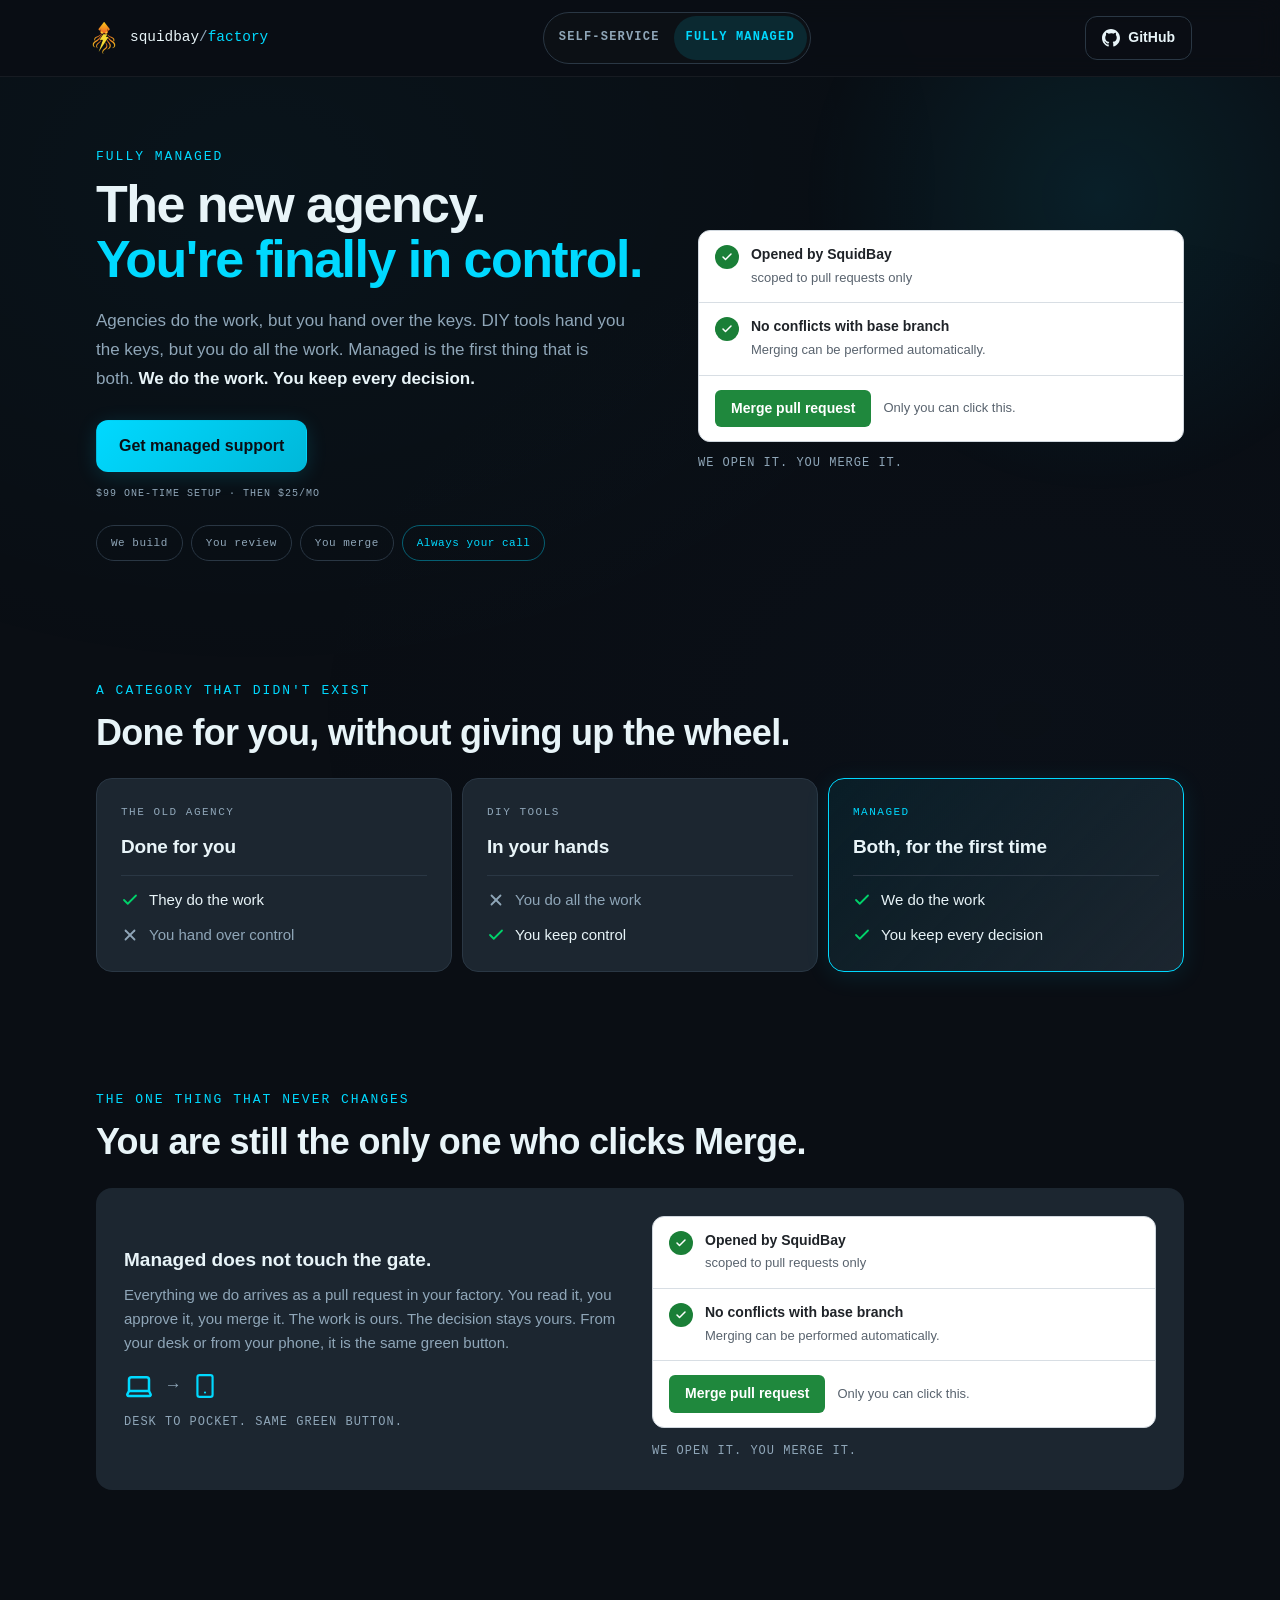
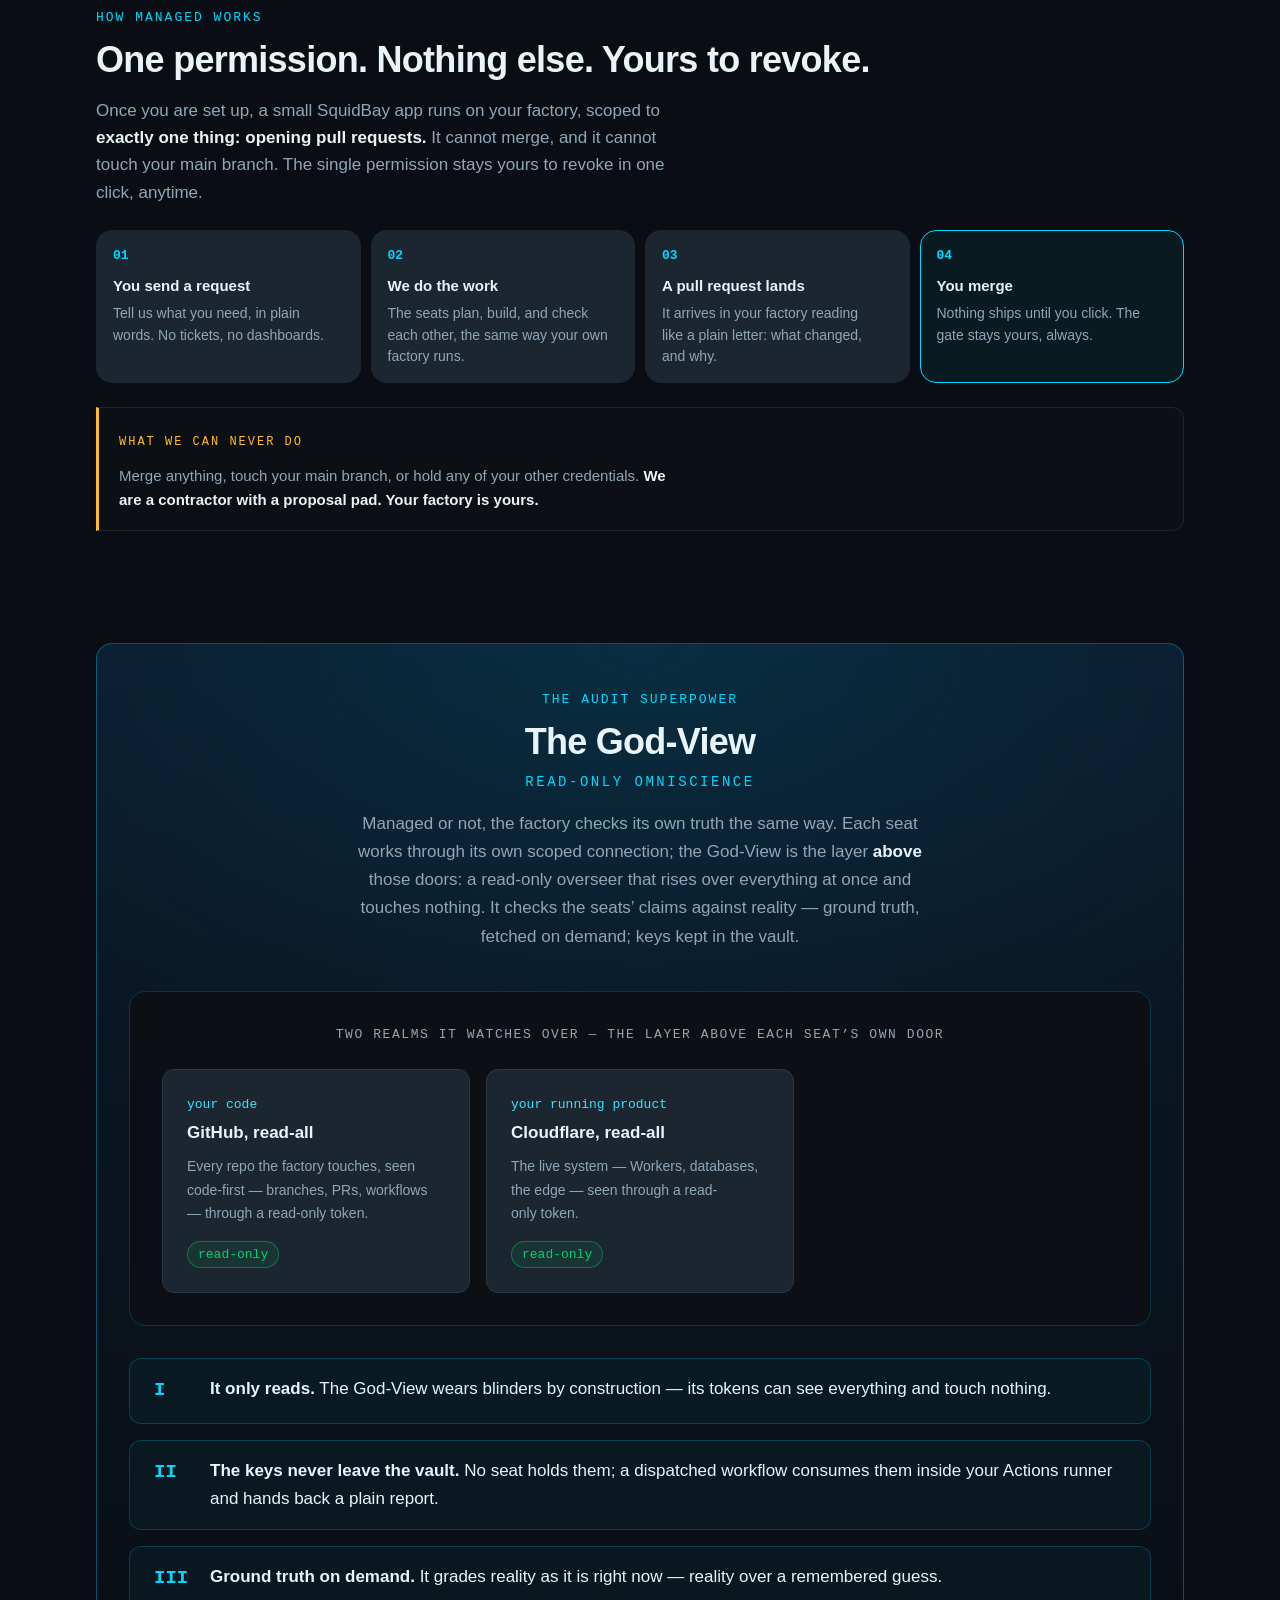
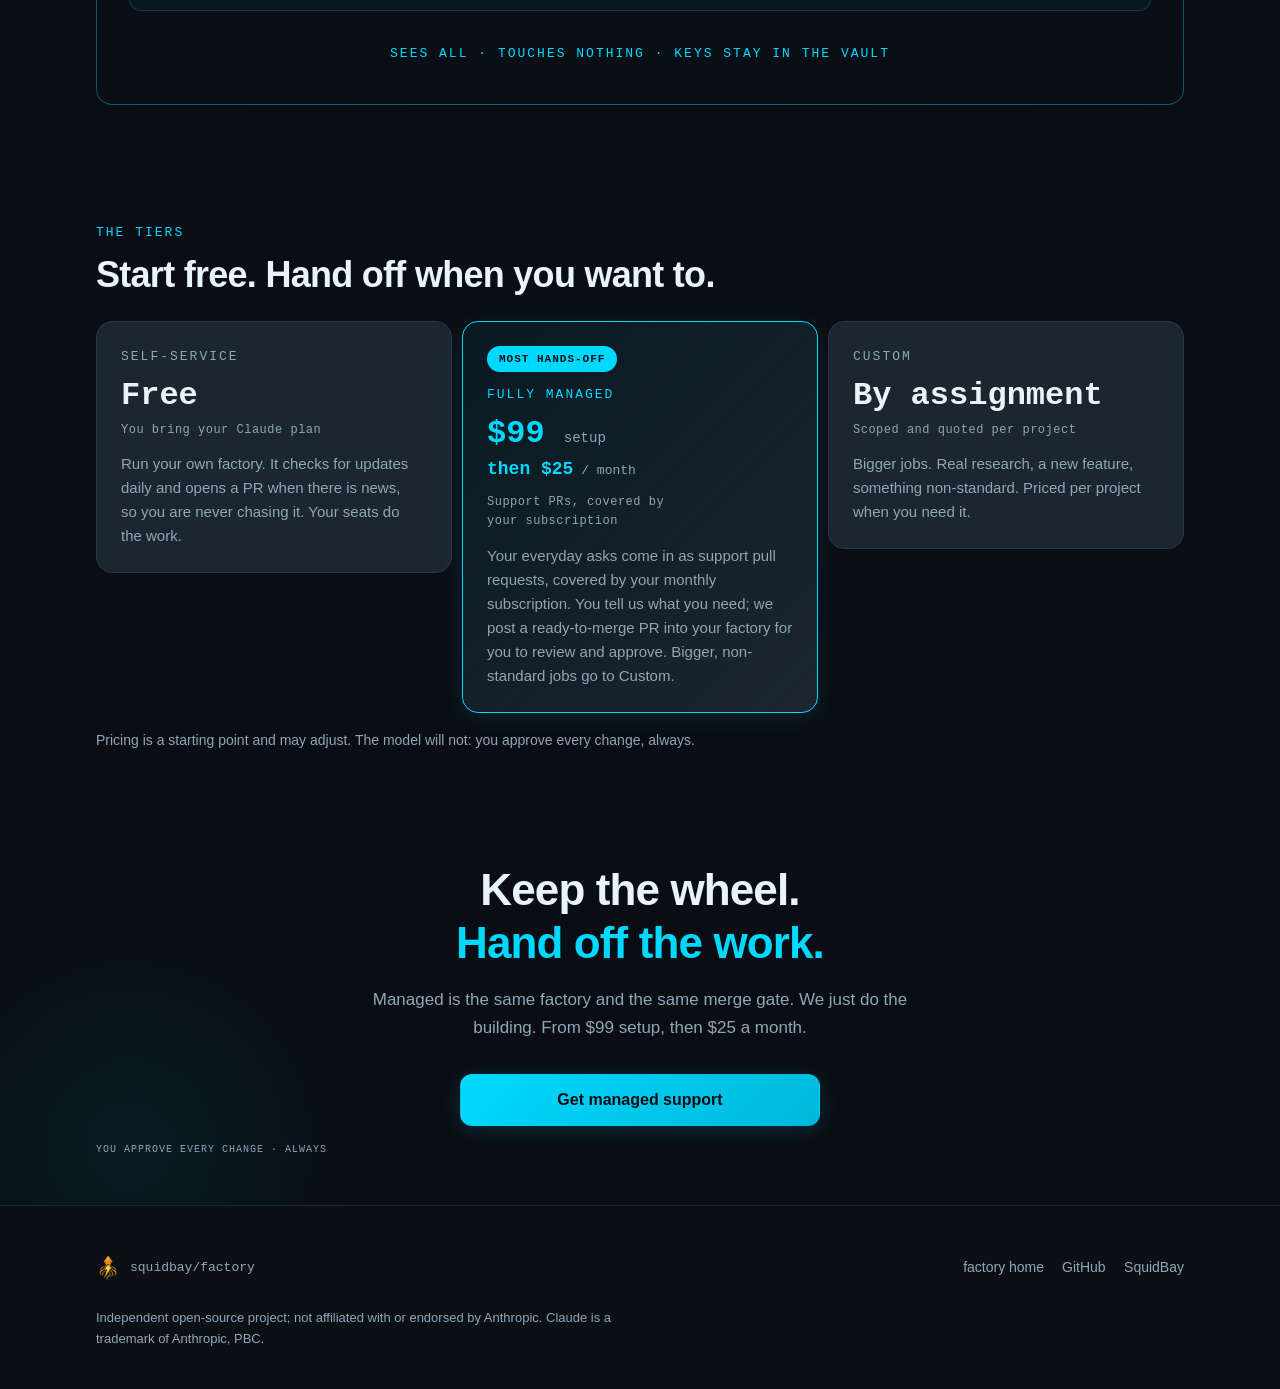
==== commit 52a6c52a: "God-View section: two-realm, two-layer, read-only 'blinders' framing (+ Design in the build line) - " ====
--- a/managed.html
+++ b/managed.html
@@ -202,33 +202,27 @@
         <span class="mono-label">The audit superpower</span>
         <h2 class="section-title gv-title" id="godview-title-m">The God-View</h2>
         <p class="gv-kicker">Read-only omniscience</p>
-        <p class="muted gv-sub">Managed or not, the factory checks its own truth the same way: it doesn&rsquo;t trust memory and it doesn&rsquo;t hold the keys. A read-only overseer rises above everything at once &mdash; and touches nothing. Ground truth, fetched on demand; keys kept in the vault.</p>
+        <p class="muted gv-sub">Managed or not, the factory checks its own truth the same way. Each seat works through its own scoped connection; the God-View is the layer <strong>above</strong> those doors: a read-only overseer that rises over everything at once and touches nothing. It checks the seats&rsquo; claims against reality &mdash; ground truth, fetched on demand; keys kept in the vault.</p>
       </div>
       <div class="gv-realm">
-        <p class="gv-realm-label">the realms it watches over</p>
+        <p class="gv-realm-label">two realms it watches over &mdash; the layer above each seat&rsquo;s own door</p>
         <div class="gv-altars">
           <div class="altar">
             <p class="ac">your code</p>
-            <p class="an">GitHub</p>
-            <p class="muted ad">What&rsquo;s on <code>main</code>, what shipped, what didn&rsquo;t.</p>
+            <p class="an">GitHub, read-all</p>
+            <p class="muted ad">Every repo the factory touches, seen code-first &mdash; branches, PRs, workflows &mdash; through a read-only token.</p>
             <span class="ro">read-only</span>
           </div>
           <div class="altar">
-            <p class="ac">your runtime</p>
-            <p class="an">Your host</p>
-            <p class="muted ad">Is the thing actually up and serving?</p>
+            <p class="ac">your running product</p>
+            <p class="an">Cloudflare, read-all</p>
+            <p class="muted ad">The live system &mdash; Workers, databases, the edge &mdash; seen through a read-only token.</p>
             <span class="ro">read-only</span>
           </div>
-          <div class="altar">
-            <p class="ac">your edge</p>
-            <p class="an">Cloudflare</p>
-            <p class="muted ad">What the world really resolves to.</p>
-            <span class="ro">read-only</span>
-          </div>
         </div>
       </div>
       <div class="gv-laws">
-        <div class="gv-law"><span class="rn">I</span><p><strong>It only reads.</strong> Never a single write &mdash; the God-View exists to audit, not to act.</p></div>
+        <div class="gv-law"><span class="rn">I</span><p><strong>It only reads.</strong> The God-View wears blinders by construction &mdash; its tokens can see everything and touch nothing.</p></div>
         <div class="gv-law"><span class="rn">II</span><p><strong>The keys never leave the vault.</strong> No seat holds them; a dispatched workflow consumes them inside your Actions runner and hands back a plain report.</p></div>
         <div class="gv-law"><span class="rn">III</span><p><strong>Ground truth on demand.</strong> It grades reality as it is right now &mdash; reality over a remembered guess.</p></div>
       </div>
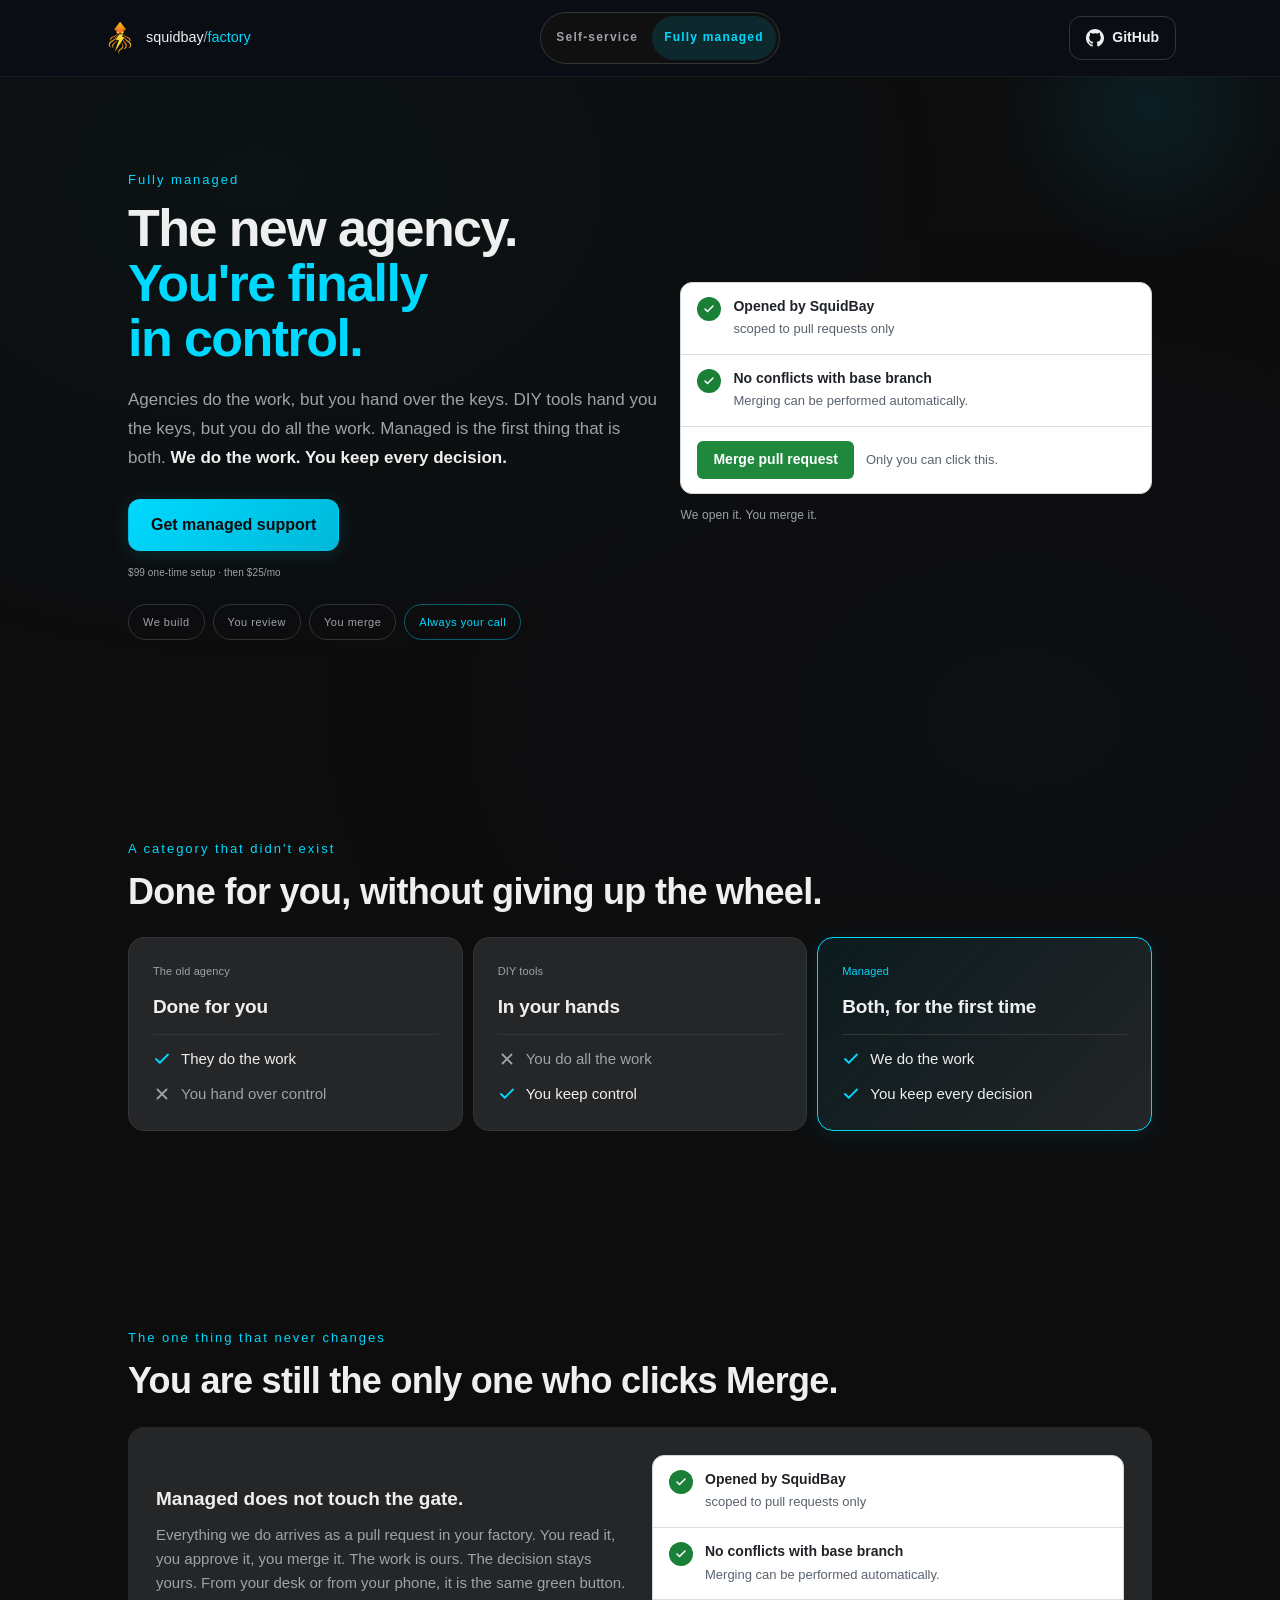
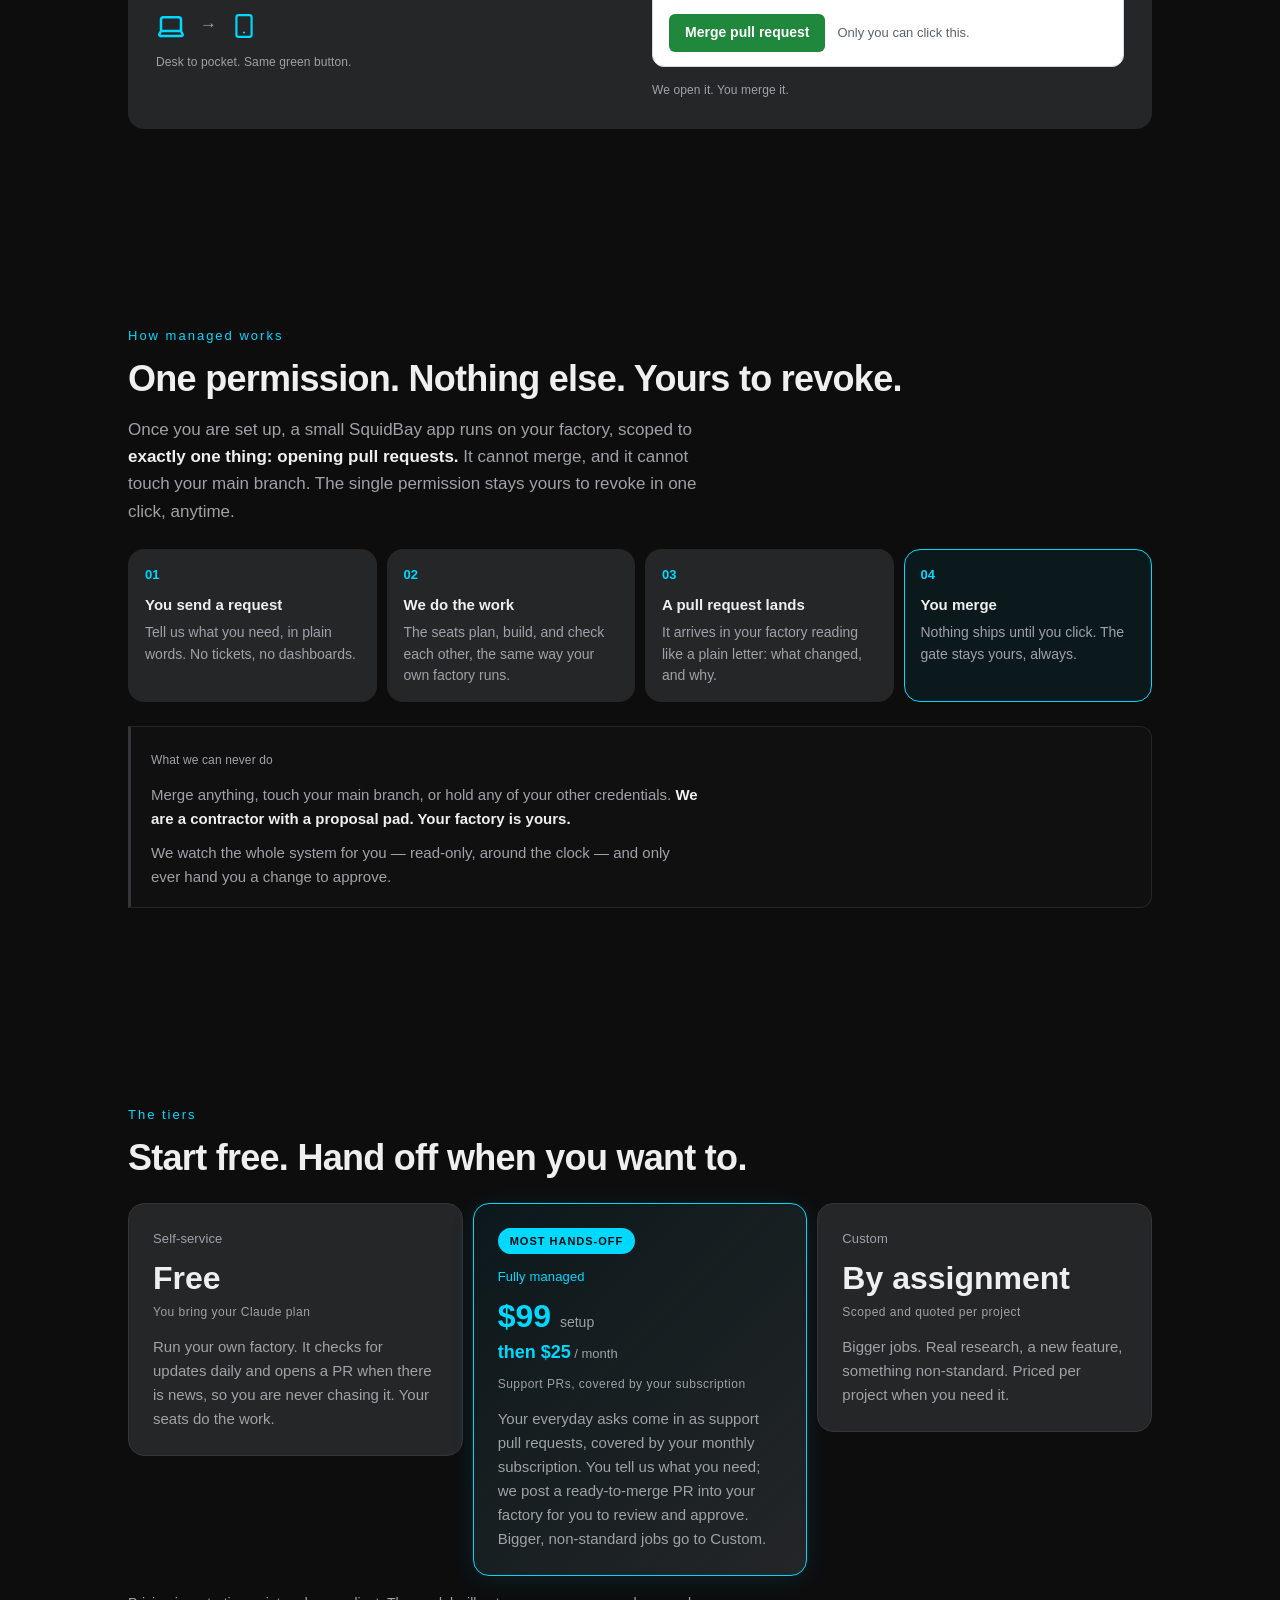
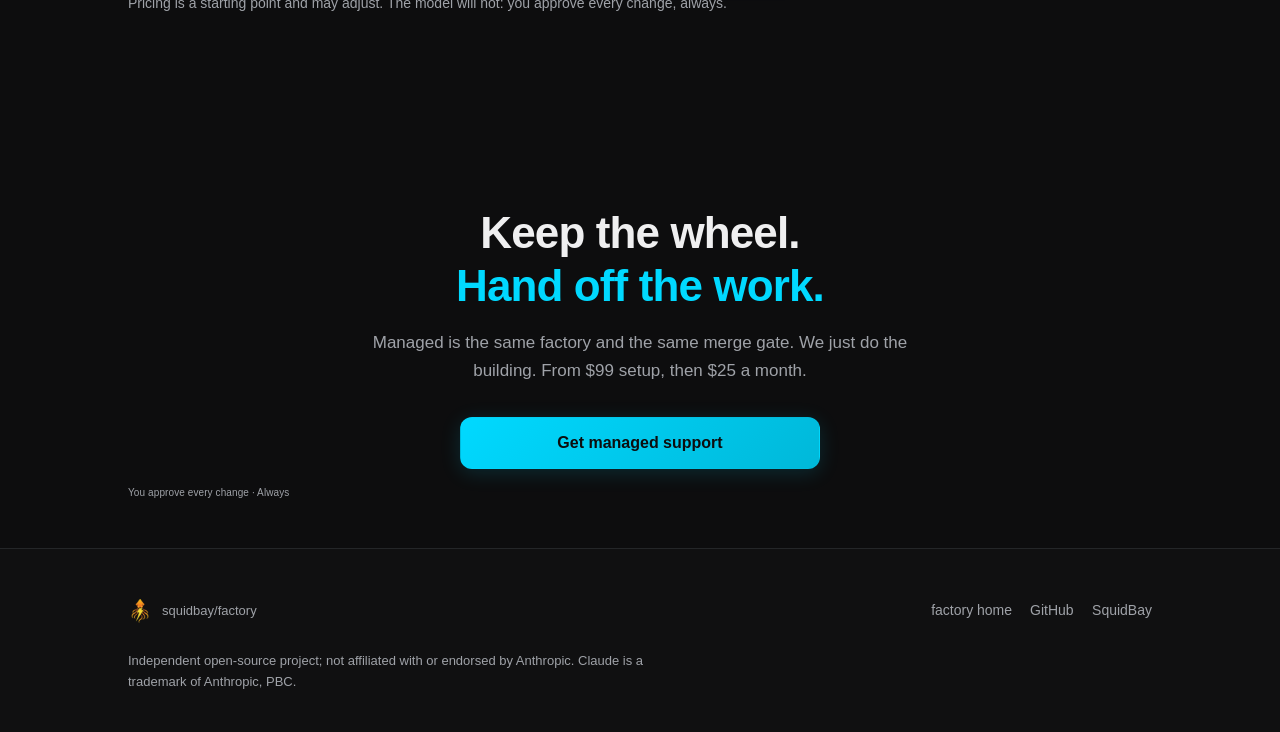
==== commit 4bbf775a: "Pages: fix the contained-overflow defect, desaturate the neutrals, and cut the hero Measured against" ====
--- a/managed.html
+++ b/managed.html
@@ -190,43 +190,7 @@
     <div class="guardrail">
       <span class="k">What we can never do</span>
       <p>Merge anything, touch your main branch, or hold any of your other credentials. <strong>We are a contractor with a proposal pad. Your factory is yours.</strong></p>
-    </div>
-  </div>
-</section>
-
-<!-- God-View · the audit superpower -->
-<section id="godview" aria-labelledby="godview-title-m">
-  <div class="wrap">
-    <div class="godview">
-      <div class="gv-heavens">
-        <span class="mono-label">The audit superpower</span>
-        <h2 class="section-title gv-title" id="godview-title-m">The God-View</h2>
-        <p class="gv-kicker">Read-only omniscience</p>
-        <p class="muted gv-sub">Managed or not, the factory checks its own truth the same way. Each seat works through its own scoped connection; the God-View is the layer <strong>above</strong> those doors: a read-only overseer that rises over everything at once and touches nothing. It checks the seats&rsquo; claims against reality &mdash; ground truth, fetched on demand; keys kept in the vault.</p>
-      </div>
-      <div class="gv-realm">
-        <p class="gv-realm-label">two realms it watches over &mdash; the layer above each seat&rsquo;s own door</p>
-        <div class="gv-altars">
-          <div class="altar">
-            <p class="ac">your code</p>
-            <p class="an">GitHub, read-all</p>
-            <p class="muted ad">Every repo the factory touches, seen code-first &mdash; branches, PRs, workflows &mdash; through a read-only token.</p>
-            <span class="ro">read-only</span>
-          </div>
-          <div class="altar">
-            <p class="ac">your running product</p>
-            <p class="an">Cloudflare, read-all</p>
-            <p class="muted ad">The live system &mdash; Workers, databases, the edge &mdash; seen through a read-only token.</p>
-            <span class="ro">read-only</span>
-          </div>
-        </div>
-      </div>
-      <div class="gv-laws">
-        <div class="gv-law"><span class="rn">I</span><p><strong>It only reads.</strong> The God-View wears blinders by construction &mdash; its tokens can see everything and touch nothing.</p></div>
-        <div class="gv-law"><span class="rn">II</span><p><strong>The keys never leave the vault.</strong> No seat holds them; a dispatched workflow consumes them inside your Actions runner and hands back a plain report.</p></div>
-        <div class="gv-law"><span class="rn">III</span><p><strong>Ground truth on demand.</strong> It grades reality as it is right now &mdash; reality over a remembered guess.</p></div>
-      </div>
-      <p class="gv-caption mono-label">sees all &middot; touches nothing &middot; keys stay in the vault</p>
+      <p>We watch the whole system for you &mdash; read-only, around the clock &mdash; and only ever hand you a change to approve.</p>
     </div>
   </div>
 </section>
--- a/assets/css/factory.css
+++ b/assets/css/factory.css
@@ -16,18 +16,33 @@
 /* ---------- 1 · Design tokens ---------- */
 :root {
   /* identity — not up for grabs */
+  /* ONE accent. It is the only saturated colour in the marketing chrome; that is the
+     whole reason it reads as deliberate rather than as decoration. */
   --primary: #00D9FF;
   --primary-light: #33E5FF;
   --primary-dark: #00B8D9;
   --primary-glow: rgba(0, 217, 255, 0.15);
-  --black: #0A0E14;
-  --dark: #0F1419;
-  --darker: #0C1015;
-  --gray: #1C2630;
-  --gray-light: #2A3744;
-  --white: #E8F4F8;
-  /* secondary text lifted from #7B8FA3 to clear 4.5:1 on --black AND --gray */
-  --muted: #8FA6B8;
+
+  /* NEUTRALS ARE NEAR-HUELESS (S 3–7%), measured against a competitor whose neutrals run
+     S 0–5%. Ours previously ran S 22–33% — every "grey" was a saturated blue sitting only
+     27° from the accent's own hue, so the accent had nothing to pop against. Desaturating
+     the field, not re-tinting the accent, is what fixes that. Lightness is unchanged from
+     the saturated ramp, so every contrast ratio that was checked before still holds
+     (white/black 16.8, muted/black 7.6, muted/gray 5.9 — all clear 4.5:1). */
+  --black: #0D0D0E;
+  --dark: #161718;
+  --darker: #101011;
+  --gray: #242628;
+  --gray-light: #333538;
+  --white: #EFEFF0;
+  /* secondary text held at L64 to clear 4.5:1 on --black AND --gray */
+  --muted: #9FA2A8;
+
+  /* SEMANTIC / DIEGETIC ONLY — never marketing chrome. These may appear inside a product
+     mock (the GitHub merge card, the phone chat, the factory illustration) where they mean
+     something concrete: green = a passing check, purple = merged. Reaching for one of these
+     to decorate a heading, an eyebrow or a callout puts a third accent on the page and
+     stops the primary from signalling anything. */
   --green: #00D26A;
   --yellow: #FFBD2E;
   --orange: #F7931A;
@@ -36,7 +51,13 @@
   --gradient-primary: linear-gradient(135deg, var(--primary) 0%, var(--primary-dark) 100%);
   --gradient-squid: linear-gradient(135deg, var(--ember) 0%, var(--orange) 100%);
   --font-sans: -apple-system, BlinkMacSystemFont, "Segoe UI", Roboto, Helvetica, Arial, sans-serif;
+  /* Mono is DIEGETIC ONLY — it means "a machine is talking", so it belongs inside the phone
+     chat and the pull-request card and nowhere else. Labels, eyebrows, chips, nav, prices
+     and captions use --font-label (the text face). Mono was 13.1% of this page's copy
+     against a competitor's 1.2%, and it read as a developer-tool costume on a page whose
+     whole argument is "you don't need to be technical". */
   --font-mono: ui-monospace, "SF Mono", SFMono-Regular, Menlo, Consolas, monospace;
+  --font-label: var(--font-sans);
 
   /* 8px spacing rhythm */
   --s-1: 4px;  --s-2: 8px;  --s-3: 16px; --s-4: 24px;
@@ -57,7 +78,10 @@
   --appbar-h: 116px;         /* logo row + tier-switch row (mobile) */
   --dock-h: 64px;
   --pad-x: 20px;
-  --pad-section: 36px;
+  /* Section rhythm. Measured 2026-07-25: our ink-to-area was 52.8% on a phone against a
+     competitor's 30.5% — a 1.7x denser page — and the entire difference was padding, not
+     content width (theirs 1120px, ours 1152px). So: padding up, --wrap-max untouched. */
+  --pad-section: 64px;
   --gap-grid: 16px;
   --block-top: 22px;
 }
@@ -124,12 +148,16 @@
 }
 section .wrap, .section-pad { padding-top: var(--pad-section); padding-bottom: var(--pad-section); }
 
+/* why-it-works + God-View, side by side: the argument on the left, its proof on the right.
+   Stacks with the argument first on a phone. */
+.why-grid { display: grid; grid-template-columns: 1fr; gap: var(--s-5); align-items: start; }
+
+
 .mono-label {
   display: inline-block;
-  font-family: var(--font-mono);
+  font-family: var(--font-label);
   font-size: var(--t-mono);
   color: var(--primary);
-  text-transform: uppercase;
   letter-spacing: 2px;
 }
 h2.section-title {
@@ -163,8 +191,8 @@
 .wordmark img { width: 30px; height: 30px; object-fit: contain; }
 .wordmark .wm-text { display: flex; flex-direction: column; line-height: 1.15; }
 .wordmark .wm-name { font-size: 1rem; font-weight: 700; letter-spacing: -0.01em; color: var(--white); }
-.wordmark .wm-sub { font-family: var(--font-mono); font-size: 0.5625rem; letter-spacing: 1.5px; text-transform: uppercase; color: var(--muted); }
-.wordmark .wm-full { display: none; font-family: var(--font-mono); font-size: 0.9rem; color: var(--white); }
+.wordmark .wm-sub { font-family: var(--font-label); font-size: 0.5625rem; letter-spacing: 0.01em; color: var(--muted); }
+.wordmark .wm-full { display: none; font-family: var(--font-label); font-size: 0.9rem; color: var(--white); }
 .wordmark .slash { color: var(--muted); }
 .wordmark .repo { color: var(--primary); }
 
@@ -189,8 +217,8 @@
   display: inline-flex; align-items: center; justify-content: center;
   min-height: 44px; padding: 0 12px;
   border-radius: var(--r-pill);
-  font-family: var(--font-mono); font-size: 0.6875rem; letter-spacing: 1.2px;
-  text-transform: uppercase; font-weight: 700; color: var(--muted); white-space: nowrap;
+  font-family: var(--font-label); font-size: 0.6875rem; letter-spacing: 1.2px;
+ font-weight: 700; color: var(--muted); white-space: nowrap;
   transition: color 0.2s ease, background 0.2s ease;
 }
 .tierswitch a:hover { color: var(--white); }
@@ -255,7 +283,7 @@
 /* ---------- 7 · Hero (app-shell budget) ---------- */
 .hero { position: relative; overflow: hidden; }
 .hero .glow {
-  position: absolute; top: -160px; right: -120px; width: 520px; height: 520px;
+  position: absolute; top: -120px; right: -80px; width: 420px; height: 300px;
   background: radial-gradient(circle, rgba(0, 217, 255, 0.09) 0%, transparent 62%);
   pointer-events: none;
 }
@@ -273,23 +301,23 @@
 
 .cta-row { margin-top: 20px; display: flex; flex-direction: column; align-items: stretch; gap: 8px; }
 .cta-row .btn.ghost { align-self: center; }
-.cta-note { font-family: var(--font-mono); font-size: 0.625rem; letter-spacing: 1px; text-transform: uppercase; color: var(--muted); text-align: center; line-height: 1.5; }
+.cta-note { font-family: var(--font-label); font-size: 0.625rem; letter-spacing: 0.01em; color: var(--muted); text-align: center; line-height: 1.5; }
 .cta-note a { color: var(--primary); }
 .nb { white-space: nowrap; }
 
-/* stat strip → horizontal chip rail on the app shell */
+/* stat strip → a wrapping chip set at every width.
+   It was a horizontal drag-rail: 579px of chips inside a 350px phone window (1.65x), so
+   the last chip — the accented one carrying the whole promise — sat off-screen behind a
+   drag nobody signposted. Wrapping costs one line of height and hides nothing. */
 .stat-strip {
   margin-top: 16px;
-  display: flex; gap: 8px; overflow-x: auto;
-  scrollbar-width: none; -webkit-overflow-scrolling: touch;
-  scroll-snap-type: x proximity;
+  display: flex; flex-wrap: wrap; gap: 8px;
   padding-bottom: 2px;
 }
-.stat-strip::-webkit-scrollbar { display: none; }
 .stat-strip .chip {
-  flex: none; scroll-snap-align: start;
+  flex: none;
   padding: 8px 14px; border: 1px solid var(--gray-light); border-radius: var(--r-pill);
-  font-family: var(--font-mono); font-size: 0.6875rem; letter-spacing: 0.5px; color: var(--muted);
+  font-family: var(--font-label); font-size: 0.6875rem; letter-spacing: 0.5px; color: var(--muted);
   white-space: nowrap;
 }
 .stat-strip .chip.accent { border-color: rgba(0, 217, 255, 0.4); color: var(--primary); }
@@ -298,16 +326,6 @@
 .hero-lead, .hero-aside { min-width: 0; }
 .hero-echo { display: none; }
 
-.premise {
-  position: relative;
-  display: flex; flex-direction: column; gap: 10px;
-  margin-top: 4px; padding: 16px 18px;
-  border: 1px solid rgba(247, 147, 26, 0.3); border-radius: var(--r-3);
-  background: linear-gradient(135deg, rgba(247, 147, 26, 0.08), rgba(247, 147, 26, 0.02));
-}
-.premise .tag { display: inline-flex; align-items: center; gap: 10px; font-family: var(--font-mono); font-size: 0.6875rem; letter-spacing: 2px; text-transform: uppercase; color: #FBB040; }
-.premise .tag::before { content: ""; width: 20px; height: 1px; background: var(--orange); }
-.premise p { font-size: 0.9375rem; line-height: 1.6; }
 
 /* ---------- 8 · Cards + grids ---------- */
 .grid { display: grid; gap: var(--gap-grid); margin-top: var(--block-top); }
@@ -321,7 +339,7 @@
 }
 .card:hover { border-color: var(--primary); }
 .card h3 { font-size: 1.0625rem; font-weight: 700; letter-spacing: -0.01em; }
-.card .role { margin: 2px 0 0; font-family: var(--font-mono); font-size: 0.6875rem; letter-spacing: 1px; text-transform: uppercase; color: var(--primary); }
+.card .role { margin: 2px 0 0; font-family: var(--font-label); font-size: 0.6875rem; letter-spacing: 0.01em; color: var(--primary); }
 .card .line { grid-column: 2; margin-top: 6px; font-size: 0.875rem; color: var(--muted); line-height: 1.55; }
 .card-ico { grid-row: 1 / 2; display: inline-flex; align-items: center; justify-content: center; width: 40px; height: 40px; border-radius: 10px; background: rgba(0, 217, 255, 0.1); color: var(--primary); }
 .card-head { grid-column: 2; display: flex; flex-direction: column; }
@@ -331,44 +349,34 @@
   background: var(--darker); border: 1px solid var(--gray); border-radius: var(--r-2);
   display: flex; flex-wrap: wrap; align-items: baseline; gap: 8px 18px;
 }
-.equation .eq { font-family: var(--font-mono); font-size: 0.875rem; }
+.equation .eq { font-family: var(--font-label); font-size: 0.875rem; }
 .equation .eq b { color: var(--primary); font-weight: 400; }
 .equation .eq .op { color: var(--muted); }
 .equation .max { font-size: var(--t-mono); color: var(--muted); }
 
 /* ---------- 9 · Seats: poster cards + snap rail ---------- */
 .seats-head { display: flex; align-items: flex-end; justify-content: space-between; gap: var(--s-3); flex-wrap: wrap; }
-.car-nav { display: none; gap: 10px; flex-shrink: 0; }
-.car-btn { width: 44px; height: 44px; display: inline-flex; align-items: center; justify-content: center; background: rgba(0, 217, 255, 0.05); border: 1px solid rgba(0, 217, 255, 0.45); border-radius: var(--r-pill); color: var(--primary); font-size: 1.375rem; line-height: 1; cursor: pointer; transition: border-color 0.2s ease, color 0.2s ease, background 0.2s ease; }
-.car-btn:hover { border-color: var(--primary); color: var(--primary); background: rgba(0, 217, 255, 0.10); }
-
-.carousel { --per: 1.12; --gap: var(--gap-grid); margin-top: var(--block-top); }
-.car-track {
-  display: flex; gap: var(--gap); overflow-x: auto;
-  scroll-snap-type: x mandatory; scroll-behavior: smooth;
-  overscroll-behavior-x: contain; -webkit-overflow-scrolling: touch;
-  scrollbar-width: none; padding: 6px 4px 8px; margin: -6px -4px -4px; scroll-padding: 6px 4px 8px;
-}
-.car-track::-webkit-scrollbar { display: none; }
-.car-track:focus-visible { outline: 2px solid var(--primary); outline-offset: 4px; border-radius: var(--r-3); }
-.car-track > .poster-card { flex: 0 0 calc((100% - (var(--per) - 1) * var(--gap)) / var(--per)); scroll-snap-align: start; }
+/* The seats are a GRID, never a drag-rail.
+   Measured 2026-07-25 on the live page: as a snap carousel this element held 1,953px of
+   seat cards inside a 358px phone window — 5.46x, i.e. 5.5 screens of sideways drag with
+   no visible affordance — and 2,200px inside 1,096px on a 1280 desktop. Page-level
+   overflow stayed clean at every width, so the anti-slop gate could not see any of it and
+   the page shipped green. The seats section is this page's most important explainer and
+   most visitors were seeing one and a half cards of it.
+   A grid has no hidden axis: every card is on the page at every width. */
+.carousel { margin-top: var(--block-top); }
+.car-track { display: grid; grid-template-columns: 1fr; gap: var(--gap-grid); }
 
 .poster-card { background: var(--gray); border: 1px solid transparent; border-radius: var(--r-3); overflow: hidden; transition: border-color 0.2s ease, box-shadow 0.2s ease; }
 .poster-card:hover { border-color: var(--primary); box-shadow: 0 0 0 1px rgba(0, 217, 255, 0.35), 0 8px 32px rgba(0, 217, 255, 0.14); }
-.poster-card img { width: 100%; height: auto; aspect-ratio: 1 / 1; object-fit: cover; }
+.poster-card img { width: 100%; height: auto; aspect-ratio: 16 / 9; object-fit: cover; object-position: center 30%; }
 .poster-card .body { padding: 14px 16px; }
 .poster-card .head { display: flex; align-items: baseline; gap: 10px; flex-wrap: wrap; }
 .poster-card h3 { font-size: 1.0625rem; }
-.poster-card .tag { font-family: var(--font-mono); font-size: 0.6875rem; letter-spacing: 1.5px; text-transform: uppercase; color: var(--primary); }
+.poster-card .tag { font-family: var(--font-label); font-size: 0.6875rem; letter-spacing: 0.01em; color: var(--primary); }
 .poster-card .tag.oncall { color: var(--muted); }
 .poster-card .line { margin-top: 6px; font-size: 0.875rem; color: var(--muted); line-height: 1.5; }
 
-.car-dots { display: flex; justify-content: center; gap: 6px; margin-top: 6px; }
-.car-dot { width: 44px; height: 44px; padding: 0; border: none; background: transparent; cursor: pointer; position: relative; }
-.car-dot::before { content: ""; position: absolute; left: 50%; top: 50%; transform: translate(-50%, -50%); width: 8px; height: 8px; border-radius: var(--r-pill); background: var(--gray-light); transition: background 0.2s ease, width 0.2s ease; }
-.car-dot[aria-current="true"]::before { background: var(--primary); width: 22px; }
-.car-dot:focus-visible { outline: 2px solid var(--primary); outline-offset: 2px; border-radius: var(--r-1); }
-.car-hint { margin-top: 8px; text-align: center; font-family: var(--font-mono); font-size: 0.625rem; letter-spacing: 1px; text-transform: uppercase; color: var(--muted); }
 
 .you-card {
   position: relative;
@@ -391,21 +399,21 @@
 .loop li { padding: 14px 16px; background: var(--gray); border: 1px solid transparent; border-radius: var(--r-3); display: flex; gap: 14px; align-items: flex-start; }
 .loop li:hover { border-color: var(--primary); }
 .loop li.gate { background: rgba(0, 217, 255, 0.06); border-color: var(--primary); }
-.loop .num { flex: none; font-family: var(--font-mono); font-size: 0.8125rem; font-weight: 700; color: var(--primary); }
+.loop .num { flex: none; font-family: var(--font-label); font-size: 0.8125rem; font-weight: 700; color: var(--primary); }
 .loop h3 { font-size: 0.9375rem; }
 .loop p { margin-top: 4px; font-size: var(--t-small); color: var(--muted); line-height: 1.55; }
 
 .feature-row { display: grid; grid-template-columns: 1fr; gap: 10px; margin-top: var(--block-top); }
 .feature-row .feature { padding: 14px 16px; background: var(--darker); border: 1px solid var(--gray); border-radius: var(--r-2); }
-.feature-row .feature h3 { font-family: var(--font-mono); font-size: 0.75rem; letter-spacing: 2px; text-transform: uppercase; color: var(--primary); font-weight: 400; }
+.feature-row .feature h3 { font-family: var(--font-label); font-size: 0.75rem; letter-spacing: 0.01em; color: var(--primary); font-weight: 400; }
 .feature-row .feature p { margin-top: 6px; font-size: var(--t-small); color: var(--muted); line-height: 1.55; }
 
 /* ---------- 11 · Assembly line ---------- */
 .wrap > .line { margin-top: var(--block-top); display: flex; flex-direction: column; align-items: stretch; gap: 6px; }
-.station { padding: 11px 16px; background: var(--gray); border: 1px solid var(--gray-light); border-radius: var(--r-pill); font-family: var(--font-mono); font-size: var(--t-mono); letter-spacing: 0.5px; text-align: center; }
+.station { padding: 11px 16px; background: var(--gray); border: 1px solid var(--gray-light); border-radius: var(--r-pill); font-family: var(--font-label); font-size: var(--t-mono); letter-spacing: 0.5px; text-align: center; }
 .station.gate { background: rgba(0, 217, 255, 0.08); border-color: var(--primary); color: var(--primary); }
-.station.done { background: rgba(0, 210, 106, 0.08); border-color: rgba(0, 210, 106, 0.5); color: var(--green); }
-.wrap > .line .arrow { color: var(--muted); font-family: var(--font-mono); align-self: center; transform: rotate(90deg); line-height: 1; }
+.station.done { background: rgba(0, 217, 255, 0.05); border-color: rgba(0, 217, 255, 0.35); color: var(--muted); }
+.wrap > .line .arrow { color: var(--muted); font-family: var(--font-label); align-self: center; transform: rotate(90deg); line-height: 1; }
 .line-note { margin-top: 16px; max-width: 62ch; font-size: 0.9375rem; color: var(--muted); }
 .line.run > .arrow { animation: arrow-run 3.6s linear infinite; }
 .line.run > .arrow:nth-child(2) { animation-delay: 0s; }
@@ -414,6 +422,7 @@
 .line.run > .arrow:nth-child(8) { animation-delay: 1.8s; }
 .line.run > .arrow:nth-child(10) { animation-delay: 2.4s; }
 .line.run > .arrow:nth-child(12) { animation-delay: 3s; }
+.line.run > .arrow:nth-child(14) { animation-delay: 3.6s; }
 @keyframes arrow-run { 0% { color: var(--muted); text-shadow: none; } 6% { color: var(--primary); text-shadow: 0 0 12px rgba(0, 217, 255, 0.75); } 16% { color: var(--muted); text-shadow: none; } 100% { color: var(--muted); text-shadow: none; } }
 
 /* ---------- 12 · Merge-gate demo (GitHub card) ---------- */
@@ -421,7 +430,7 @@
 .gate-block h3 { font-size: 1.1875rem; }
 .gate-p { margin-top: 8px; font-size: 0.9375rem; color: var(--muted); line-height: 1.6; }
 .devices { margin-top: 16px; display: flex; align-items: center; gap: 14px; color: var(--primary); }
-.devices .arrow { color: var(--muted); font-family: var(--font-mono); }
+.devices .arrow { color: var(--muted); font-family: var(--font-label); }
 
 .gh-card { position: relative; width: 100%; max-width: 560px; background: #ffffff; border: 1px solid #d0d7de; border-radius: var(--r-2); color: #1f2328; overflow: hidden; font-family: var(--font-sans); line-height: 1.4; }
 .gh-check { display: flex; gap: 12px; padding: 14px 16px; border-bottom: 1px solid #d8dee4; align-items: flex-start; }
@@ -436,7 +445,7 @@
 .gh-merged { position: absolute; inset: 0; background: #ffffff; display: flex; flex-direction: column; align-items: center; justify-content: center; gap: 10px; opacity: 0; animation: gh-merged 9s infinite; }
 .gh-badge { display: inline-flex; align-items: center; gap: 8px; background: #8250df; color: #ffffff; padding: 8px 18px; border-radius: var(--r-pill); font-weight: 600; font-size: var(--t-small); }
 .gh-merged p { font-size: var(--t-small); color: #1f2328; }
-.demo-cap { font-family: var(--font-mono); font-size: 0.75rem; letter-spacing: 1px; text-transform: uppercase; color: var(--muted); }
+.demo-cap { font-family: var(--font-label); font-size: 0.75rem; letter-spacing: 0.01em; color: var(--muted); }
 @keyframes gh-cursor { 0%, 10% { transform: translate(200px, -120px); opacity: 0; } 16% { opacity: 1; } 40%, 58% { transform: translate(0, 0); opacity: 1; } 64%, 100% { transform: translate(0, 0); opacity: 0; } }
 @keyframes gh-click { 0%, 41%, 46%, 100% { transform: scale(1); } 43.5% { transform: scale(0.78); } }
 @keyframes gh-press { 0%, 42% { background-color: #1f883d; } 44%, 50% { background-color: #135d26; } 54%, 100% { background-color: #1f883d; } }
@@ -446,30 +455,16 @@
 .day { margin-top: var(--block-top); max-width: 760px; }
 .day .row { display: flex; flex-direction: column; gap: 6px; padding: 16px 0; border-bottom: 1px solid var(--gray); }
 .day .when { display: flex; align-items: baseline; gap: 12px; flex: none; }
-.day .when .t { font-family: var(--font-mono); font-size: 0.75rem; letter-spacing: 1px; text-transform: uppercase; color: var(--primary); }
-.day .when .m { font-family: var(--font-mono); font-size: 0.75rem; color: var(--muted); }
+.day .when .t { font-family: var(--font-label); font-size: 0.75rem; letter-spacing: 0.01em; color: var(--primary); }
+.day .when .m { font-family: var(--font-label); font-size: 0.75rem; color: var(--muted); }
 .day .row p.story { font-size: 0.9375rem; line-height: 1.55; }
 .day .total { margin-top: var(--s-4); font-size: 1.0625rem; font-weight: 600; }
 
-/* ---------- 14 · State faces ---------- */
-.stateface-lead { margin-top: var(--s-3); max-width: 64ch; font-size: var(--t-lead); color: var(--muted); }
-.statefaces { list-style: none; margin: var(--block-top) 0 0; padding: 0; display: grid; grid-template-columns: repeat(auto-fit, minmax(96px, 1fr)); gap: 10px; }
-.stateface { display: flex; flex-direction: column; align-items: center; gap: 6px; padding: 12px; background: var(--gray); border: 1px solid var(--gray-light); border-radius: var(--r-3); text-align: center; }
-.stateface .em { font-size: 2rem; line-height: 1; font-family: "Apple Color Emoji", "Segoe UI Emoji", "Noto Color Emoji", sans-serif; }
-.stateface .fl { font-family: var(--font-mono); font-size: 0.6875rem; letter-spacing: 1px; text-transform: uppercase; color: inherit; }
-.stateface[data-state="fresh"] { color: var(--primary); }
-.stateface[data-state="steady"] { color: var(--primary-light); }
-.stateface[data-state="leaning-in"] { color: var(--white); }
-.stateface[data-state="tension"] { color: var(--yellow); }
-.stateface[data-state="frustrated"] { color: var(--orange); }
-.stateface[data-state="running-hot"] { color: var(--ember); }
-.stateface[data-state="done"] { color: var(--green); }
-.stateface-note { margin-top: var(--s-4); font-size: var(--t-body); color: var(--muted); line-height: 1.6; }
 
 /* ---------- 15 · Skeptic / claims ---------- */
 .skeptic { background: var(--darker); border-top: 1px solid var(--gray); border-bottom: 1px solid var(--gray); }
 .claim { display: flex; gap: 14px; }
-.claim .check { color: var(--green); flex-shrink: 0; margin-top: 2px; }
+.claim .check { color: var(--primary); flex-shrink: 0; margin-top: 2px; }
 .claim h3 { font-size: 1rem; }
 .claim p { margin-top: 6px; font-size: var(--t-small); color: var(--muted); line-height: 1.55; }
 
@@ -485,15 +480,11 @@
 
 /* ---------- 17 · Close / manifesto / steps ---------- */
 .close { position: relative; overflow: hidden; }
-.close .glow {
-  position: absolute; bottom: -220px; left: -150px; width: 560px; height: 560px;
-  background: radial-gradient(circle, rgba(0, 217, 255, 0.07) 0%, transparent 62%);
-  pointer-events: none;
-}
+.close .glow { display: none; }  /* second 560px blur — one ambient blur per page is the budget */
 .close .wrap { position: relative; text-align: center; padding-bottom: var(--s-7); }
 .steps { list-style: none; margin: var(--block-top) auto 0; padding: 0; max-width: 960px; display: grid; grid-template-columns: 1fr; gap: 10px; text-align: left; }
 .steps li { padding: 14px 16px; background: var(--gray); border-radius: var(--r-3); display: flex; gap: 14px; align-items: flex-start; }
-.steps .num { flex: none; font-family: var(--font-mono); font-size: var(--t-mono); font-weight: 700; color: var(--primary); }
+.steps .num { flex: none; font-family: var(--font-label); font-size: var(--t-mono); font-weight: 700; color: var(--primary); }
 .steps p { font-size: 0.9375rem; line-height: 1.5; }
 .close .cta-stack { margin-top: var(--s-5); display: flex; flex-direction: column; align-items: center; gap: var(--s-3); }
 .close .cta-stack .btn { max-width: 360px; }
@@ -505,7 +496,7 @@
 
 /* ---------- 18 · Factory floor scene ---------- */
 .floor { margin: var(--s-5) 0 0; }
-.floor figcaption { margin-top: 12px; text-align: center; font-family: var(--font-mono); font-size: 0.6875rem; letter-spacing: 2px; text-transform: uppercase; color: var(--muted); }
+.floor figcaption { margin-top: 12px; text-align: center; font-family: var(--font-label); font-size: 0.6875rem; letter-spacing: 0.01em; color: var(--muted); }
 .factory-scene { max-width: 880px; margin: 0 auto; }
 @keyframes f-smoke { 0% { transform: translate(0, 0) scale(0.55); opacity: 0; } 12% { opacity: 0.4; } 70% { opacity: 0.22; } 100% { transform: translate(28px, -150px) scale(1.7); opacity: 0; } }
 @keyframes f-spark { 0% { transform: translate(0, 0); opacity: 0; } 15% { opacity: 0.9; } 100% { transform: translate(18px, -180px); opacity: 0; } }
@@ -523,47 +514,10 @@
 footer nav a:hover { color: var(--primary); }
 footer .legal { font-size: var(--t-mono); color: var(--muted); max-width: 72ch; line-height: 1.6; }
 
-/* ---------- 20 · Bubbles (signature ambient) ---------- */
-@keyframes rise {
-  0% { transform: translateY(0); opacity: 0; }
-  10% { opacity: 0.35; }
-  90% { opacity: 0.35; }
-  100% { transform: translateY(-115svh); opacity: 0; }
-}
-.bubbles { position: fixed; inset: 0; overflow: hidden; pointer-events: none; z-index: 0; }
-.bubbles span {
-  position: absolute; bottom: -80px;
-  border-radius: var(--r-pill);
-  border: 1px solid rgba(0, 217, 255, 0.16);
-  background: radial-gradient(circle at 35% 30%, rgba(0, 217, 255, 0.12), rgba(0, 217, 255, 0.02) 70%);
-  animation: rise 20s linear infinite;
-}
-.bubbles span:nth-child(1) { left: 6%; width: 14px; height: 14px; animation-duration: 19s; animation-delay: -3s; }
-.bubbles span:nth-child(2) { left: 15%; width: 8px; height: 8px; animation-duration: 24s; animation-delay: -14s; }
-.bubbles span:nth-child(3) { left: 27%; width: 20px; height: 20px; animation-duration: 16s; animation-delay: -7s; }
-.bubbles span:nth-child(4) { left: 38%; width: 10px; height: 10px; animation-duration: 22s; animation-delay: -18s; }
-.bubbles span:nth-child(5) { left: 46%; width: 7px; height: 7px; animation-duration: 26s; animation-delay: -21s; }
-.bubbles span:nth-child(6) { left: 52%; width: 26px; height: 26px; animation-duration: 14s; animation-delay: -5s; }
-.bubbles span:nth-child(7) { left: 63%; width: 12px; height: 12px; animation-duration: 21s; animation-delay: -11s; }
-.bubbles span:nth-child(8) { left: 72%; width: 16px; height: 16px; animation-duration: 18s; animation-delay: -1s; }
-.bubbles span:nth-child(9) { left: 84%; width: 9px; height: 9px; animation-duration: 25s; animation-delay: -16s; }
-.bubbles span:nth-child(10) { left: 91%; width: 22px; height: 22px; animation-duration: 15s; animation-delay: -9s; }
-.bubbles span:nth-child(3n) { display: none; }
 
 /* ---------- 21 · Runners (traveling border light) ---------- */
 @property --angle { syntax: "<angle>"; initial-value: 0deg; inherits: false; }
 @keyframes runner { to { --angle: 360deg; } }
-.runner-gold {
-  position: absolute; inset: -1px; border-radius: var(--r-3); padding: 1.5px;
-  background: conic-gradient(from var(--angle), transparent 0turn, transparent 0.7turn, rgba(247, 147, 26, 0.55) 0.82turn, #FBB040 0.9turn, rgba(247, 147, 26, 0.55) 0.96turn, transparent 1turn);
-  -webkit-mask: linear-gradient(#fff 0 0) content-box, linear-gradient(#fff 0 0);
-  -webkit-mask-composite: xor;
-  mask: linear-gradient(#fff 0 0) content-box, linear-gradient(#fff 0 0);
-  mask-composite: exclude;
-  animation: runner-gold-once 2.4s ease-out 0.25s 1 both;
-  pointer-events: none;
-}
-@keyframes runner-gold-once { 0% { --angle: 0deg; opacity: 1; } 85% { opacity: 1; } 100% { --angle: 360deg; opacity: 0; } }
 .runner {
   position: absolute; inset: -1px; border-radius: var(--r-3); padding: 1.5px;
   background: conic-gradient(from var(--angle), transparent 0turn, transparent 0.7turn, rgba(0, 217, 255, 0.55) 0.82turn, #33E5FF 0.9turn, rgba(0, 217, 255, 0.55) 0.96turn, transparent 1turn);
@@ -581,36 +535,36 @@
 .e12-points { list-style: none; margin: var(--s-4) 0 0; padding: 0; display: grid; gap: 14px; }
 .e12-points li { position: relative; padding-left: 26px; font-size: 0.9375rem; color: var(--muted); line-height: 1.6; }
 .e12-points li::before { content: ""; position: absolute; left: 6px; top: 0.55em; width: 8px; height: 8px; border-radius: var(--r-pill); background: var(--primary); }
-.e12-flag { display: inline-block; margin-right: 8px; padding: 1px 8px; border-radius: var(--r-pill); font-family: var(--font-mono); font-size: 0.625rem; letter-spacing: 1px; text-transform: uppercase; color: var(--yellow); border: 1px solid rgba(255, 189, 46, 0.45); vertical-align: middle; }
+.e12-flag { display: inline-block; margin-right: 8px; padding: 1px 8px; border-radius: var(--r-pill); font-family: var(--font-label); font-size: 0.625rem; letter-spacing: 0.01em; color: var(--primary); border: 1px solid rgba(0, 217, 255, 0.45); vertical-align: middle; }
 .e12-topo { margin: 0; padding: 20px; background: var(--gray); border: 1px solid var(--gray-light); border-radius: var(--r-3); display: flex; flex-direction: column; align-items: center; }
 .e12-node { width: 100%; max-width: 340px; display: flex; align-items: center; gap: 14px; padding: 13px 16px; background: var(--darker); border: 1px solid var(--gray-light); border-radius: var(--r-2); }
 .e12-node .ico { position: relative; flex-shrink: 0; width: 40px; height: 40px; display: inline-flex; align-items: center; justify-content: center; border-radius: 10px; background: rgba(0, 217, 255, 0.1); color: var(--primary); }
 .e12-node .lab { display: flex; flex-direction: column; gap: 2px; min-width: 0; }
 .e12-node .lab .n { font-weight: 600; font-size: 0.9375rem; }
-.e12-node .lab .r { font-family: var(--font-mono); font-size: 0.6875rem; letter-spacing: 0.5px; text-transform: uppercase; color: var(--muted); }
-.e12-node.gate { border-color: rgba(0, 210, 106, 0.55); }
-.e12-node.gate .ico { background: rgba(0, 210, 106, 0.12); color: var(--green); }
-.e12-node.gate .ico::after { content: ""; position: absolute; inset: -4px; border-radius: 13px; border: 2px solid var(--green); opacity: 0; animation: e12-gate 6s ease-in-out infinite; }
+.e12-node .lab .r { font-family: var(--font-label); font-size: 0.6875rem; letter-spacing: 0.5px; color: var(--muted); }
+.e12-node.gate { border-color: rgba(0, 217, 255, 0.55); }
+.e12-node.gate .ico { background: rgba(0, 217, 255, 0.12); color: var(--primary); }
+.e12-node.gate .ico::after { content: ""; position: absolute; inset: -4px; border-radius: 13px; border: 2px solid var(--primary); opacity: 0; animation: e12-gate 6s ease-in-out infinite; }
 @keyframes e12-gate { 0%, 70%, 100% { opacity: 0; transform: scale(0.88); } 78% { opacity: 0.9; transform: scale(1); } 90% { opacity: 0; transform: scale(1.18); } }
 .e12-wire { position: relative; width: 2px; height: 40px; background: var(--gray-light); }
 .e12-wire .dot { position: absolute; left: 50%; width: 8px; height: 8px; margin-left: -4px; border-radius: var(--r-pill); }
 .e12-wire .dot.out { background: var(--primary); box-shadow: 0 0 8px var(--primary); animation: e12-down 6s linear infinite; }
-.e12-wire .dot.back { background: var(--orange); box-shadow: 0 0 8px var(--orange); animation: e12-up 6s linear infinite; }
+.e12-wire .dot.back { background: var(--white); box-shadow: 0 0 8px rgba(255, 255, 255, 0.5); animation: e12-up 6s linear infinite; }
 @keyframes e12-down { 0% { top: -6px; opacity: 0; } 8% { opacity: 1; } 42% { top: 38px; opacity: 1; } 50%, 100% { top: 38px; opacity: 0; } }
 @keyframes e12-up { 0%, 50% { bottom: -6px; opacity: 0; } 58% { opacity: 1; } 92% { bottom: 38px; opacity: 1; } 100% { bottom: 38px; opacity: 0; } }
 .e12-seats { width: 100%; max-width: 340px; display: flex; flex-wrap: wrap; justify-content: center; gap: 8px; }
-.e12-seat { padding: 6px 12px; background: var(--darker); border: 1px solid var(--gray-light); border-radius: var(--r-pill); font-family: var(--font-mono); font-size: 0.6875rem; letter-spacing: 0.5px; }
-.e12-legend { margin-top: var(--s-3); display: flex; flex-wrap: wrap; justify-content: center; gap: 8px 18px; font-family: var(--font-mono); font-size: 0.625rem; letter-spacing: 0.5px; text-transform: uppercase; color: var(--muted); }
+.e12-seat { padding: 6px 12px; background: var(--darker); border: 1px solid var(--gray-light); border-radius: var(--r-pill); font-family: var(--font-label); font-size: 0.6875rem; letter-spacing: 0.5px; }
+.e12-legend { margin-top: var(--s-3); display: flex; flex-wrap: wrap; justify-content: center; gap: 8px 18px; font-family: var(--font-label); font-size: 0.625rem; letter-spacing: 0.5px; color: var(--muted); }
 .e12-legend .k { display: inline-flex; align-items: center; gap: 6px; }
 .e12-legend .sw { width: 10px; height: 10px; border-radius: var(--r-pill); }
 .e12-legend .sw.out { background: var(--primary); }
-.e12-legend .sw.back { background: var(--orange); }
+.e12-legend .sw.back { background: var(--white); }
 
 /* ---------- 23 · Dispatch chat (phone demo) ---------- */
 .dispatch-grid { margin-top: var(--s-5); display: grid; grid-template-columns: 1fr; gap: 24px; align-items: center; }
 .dispatch-points { list-style: none; margin: var(--s-4) 0 0; padding: 0; display: grid; gap: 14px; }
 .dispatch-points li { position: relative; padding-left: 26px; font-size: 0.9375rem; color: var(--muted); line-height: 1.6; }
-.dispatch-points li::before { content: ""; position: absolute; left: 6px; top: 0.55em; width: 8px; height: 8px; border-radius: var(--r-pill); background: var(--orange); }
+.dispatch-points li::before { content: ""; position: absolute; left: 6px; top: 0.55em; width: 8px; height: 8px; border-radius: var(--r-pill); background: var(--primary); }
 .phone { justify-self: center; width: 100%; max-width: 400px; background: var(--darker); border: 1px solid var(--gray-light); border-radius: 24px; overflow: hidden; box-shadow: 0 20px 60px rgba(0, 0, 0, 0.45); }
 .phone-head { display: flex; align-items: center; gap: 12px; padding: 15px 18px; border-bottom: 1px solid var(--gray); background: linear-gradient(180deg, rgba(247, 147, 26, 0.06), transparent); }
 .phone-ava { width: 38px; height: 38px; border-radius: var(--r-pill); display: inline-flex; align-items: center; justify-content: center; background: var(--gradient-squid); color: #1a1206; flex-shrink: 0; }
@@ -652,19 +606,19 @@
 .compare { display: grid; grid-template-columns: 1fr; gap: 10px; margin-top: var(--block-top); }
 .compare .col { display: flex; flex-direction: column; gap: 10px; padding: 16px 18px; background: var(--gray); border: 1px solid var(--gray-light); border-radius: var(--r-3); }
 .compare .col.feature { border-color: var(--primary); background: linear-gradient(135deg, rgba(0, 217, 255, 0.07), var(--gray)); box-shadow: 0 4px 24px rgba(0, 217, 255, 0.1); }
-.compare .col .k { font-family: var(--font-mono); font-size: 0.6875rem; letter-spacing: 1.5px; text-transform: uppercase; color: var(--muted); }
+.compare .col .k { font-family: var(--font-label); font-size: 0.6875rem; letter-spacing: 0.01em; color: var(--muted); }
 .compare .col.feature .k { color: var(--primary); }
 .compare .col h3 { font-size: 1.0625rem; font-weight: 700; letter-spacing: -0.01em; }
 .compare .col .sep { height: 1px; background: var(--gray-light); margin: 2px 0; }
 .crow { display: flex; gap: 10px; align-items: center; font-size: 0.9375rem; }
 .crow .m { flex-shrink: 0; display: inline-flex; }
-.crow .m.ok { color: var(--green); }
+.crow .m.ok { color: var(--primary); }
 .crow .m.bad { color: var(--muted); }
 .crow.no { color: var(--muted); }
 
 /* ---------- 25 · Guardrail + install lead (managed) ---------- */
-.guardrail { margin-top: var(--block-top); padding: 18px 20px; background: var(--darker); border: 1px solid var(--gray); border-left: 3px solid var(--yellow); border-radius: 0 var(--r-2) var(--r-2) 0; }
-.guardrail .k { font-family: var(--font-mono); font-size: 0.75rem; letter-spacing: 2px; text-transform: uppercase; color: var(--yellow); }
+.guardrail { margin-top: var(--block-top); padding: 18px 20px; background: var(--darker); border: 1px solid var(--gray); border-left: 3px solid var(--gray-light); border-radius: 0 var(--r-2) var(--r-2) 0; }
+.guardrail .k { font-family: var(--font-label); font-size: 0.75rem; letter-spacing: 0.01em; color: var(--muted); }
 .guardrail p { margin-top: 10px; font-size: 0.9375rem; color: var(--muted); max-width: 66ch; line-height: 1.6; }
 .install-lead { margin-top: var(--s-3); max-width: 66ch; font-size: var(--t-lead); color: var(--muted); line-height: 1.6; }
 
@@ -674,15 +628,15 @@
 .tiers .tier.feature { order: -1; }
 .tier { display: flex; flex-direction: column; align-items: flex-start; padding: 18px; background: var(--gray); border: 1px solid var(--gray-light); border-radius: var(--r-3); }
 .tier.feature { border-color: var(--primary); background: linear-gradient(135deg, rgba(0, 217, 255, 0.06), var(--gray)); box-shadow: 0 4px 24px rgba(0, 217, 255, 0.1); }
-.tier .badge { display: inline-flex; align-items: center; margin-bottom: 12px; background: var(--primary); color: var(--black); font-family: var(--font-mono); font-size: 0.6875rem; font-weight: 700; letter-spacing: 1px; text-transform: uppercase; padding: 4px 12px; border-radius: var(--r-pill); }
-.tier .k { font-family: var(--font-mono); font-size: var(--t-mono); letter-spacing: 2px; text-transform: uppercase; color: var(--muted); }
+.tier .badge { display: inline-flex; align-items: center; margin-bottom: 12px; background: var(--primary); color: var(--black); font-family: var(--font-label); font-size: 0.6875rem; font-weight: 700; letter-spacing: 1px; text-transform: uppercase; padding: 4px 12px; border-radius: var(--r-pill); }
+.tier .k { font-family: var(--font-label); font-size: var(--t-mono); letter-spacing: 0.01em; color: var(--muted); }
 .tier.feature .k { color: var(--primary); }
-.tier .price { margin-top: 12px; font-family: var(--font-mono); font-size: 1.875rem; font-weight: 700; color: var(--white); line-height: 1.05; }
+.tier .price { margin-top: 12px; font-family: var(--font-label); font-size: 1.875rem; font-weight: 700; color: var(--white); line-height: 1.05; }
 .tier .price span { font-size: var(--t-small); font-weight: 400; color: var(--muted); }
 .tier.feature .price { color: var(--primary); }
-.tier .price2 { margin-top: 4px; font-family: var(--font-mono); font-size: 1.0625rem; font-weight: 700; color: var(--primary); }
+.tier .price2 { margin-top: 4px; font-family: var(--font-label); font-size: 1.0625rem; font-weight: 700; color: var(--primary); }
 .tier .price2 span { font-size: var(--t-mono); font-weight: 400; color: var(--muted); }
-.tier .tsub { margin-top: 8px; font-family: var(--font-mono); font-size: 0.75rem; letter-spacing: 0.5px; color: var(--muted); }
+.tier .tsub { margin-top: 8px; font-family: var(--font-label); font-size: 0.75rem; letter-spacing: 0.5px; color: var(--muted); }
 .tier .tdesc { margin-top: 12px; font-size: 0.9375rem; color: var(--muted); line-height: 1.6; }
 .tiers-note { margin-top: 16px; font-size: var(--t-small); color: var(--muted); }
 
@@ -694,8 +648,8 @@
    ============================================================ */
 @media (min-width: 701px) {
   :root {
-    --pad-x: 24px;
-    --pad-section: 48px;
+    --pad-x: 40px;
+    --pad-section: 80px;
     --appbar-h: 64px;
     --block-top: 24px;
     --t-h2: 2.25rem;
@@ -727,12 +681,12 @@
 
   /* --- hero: two-column editorial --- */
   .hero .wrap { padding-top: 56px; padding-bottom: var(--pad-section); }
-  .hero .glow { top: -220px; right: -160px; width: 680px; height: 680px; }
   .hero h1 { max-width: 20ch; line-height: 1.06; letter-spacing: -0.03em; }
   .hero .sub { margin-top: 20px; max-width: 56ch; font-size: 1.0625rem; line-height: 1.7; }
-  .hero-grid { grid-template-columns: minmax(0, 1.1fr) minmax(320px, 0.9fr); gap: clamp(32px, 4vw, 56px); align-items: center; }
-  .premise { margin-top: 0; padding: 24px 26px; }
-  .premise p { font-size: 1rem; }
+  /* One column until Designer supplies the hero's right-rail product mock. The box that
+     used to sit here held 48 words of philosophy, which is what pushed the hero to 169
+     words against a competitor's 73. An empty rail is not better than no rail. */
+  .hero-grid { grid-template-columns: minmax(0, 1fr); }
 
   /* CTA pair side by side; ghost becomes an outline button */
   .cta-row { flex-direction: row; flex-wrap: wrap; align-items: center; gap: 14px; margin-top: 26px; }
@@ -743,7 +697,7 @@
   }
   .cta-row .btn.ghost:hover { border-color: var(--primary-light); background: rgba(0, 217, 255, 0.1); transform: translateY(-2px); }
   .cta-note { width: 100%; text-align: left; }
-  .stat-strip { flex-wrap: wrap; overflow: visible; margin-top: 24px; }
+  .stat-strip { margin-top: 24px; }
   .stat-strip .chip { flex: 0 0 auto; }
 
   /* --- grids expand --- */
@@ -774,11 +728,12 @@
   .day .when .m { margin-top: 2px; }
 
   /* seats grid instead of rail on wide desktop handled below; rail stays to 920 */
-  .carousel { --per: 2; }
-  .car-nav { display: flex; }
-  .car-hint { display: none; }
+  .car-track { grid-template-columns: repeat(2, 1fr); }
+  .poster-card img { aspect-ratio: 1 / 1; }
   .you-card { padding: 20px 24px; gap: 20px; }
   .you-card h3 { font-size: 1.125rem; }
+
+  .why-grid { grid-template-columns: 1.05fr 0.95fr; gap: clamp(32px, 4vw, 56px); }
 
   /* topology + dispatch two column */
   .e12-grid { grid-template-columns: 1.05fr 0.95fr; }
@@ -797,9 +752,6 @@
   /* faq two column */
   .faq { display: grid; grid-template-columns: 1fr 1fr; gap: 16px; align-content: start; }
 
-  /* statefaces roomier */
-  .statefaces { grid-template-columns: repeat(auto-fit, minmax(120px, 1fr)); gap: var(--gap-grid); }
-  .stateface .em { font-size: 2.25rem; }
 
   .manifesto { max-width: 24ch; font-size: clamp(2rem, 3.5vw, 2.75rem); }
   .steps { grid-template-columns: repeat(auto-fit, minmax(240px, 1fr)); }
@@ -809,31 +761,34 @@
 /* ---------- 27 · Desktop refinement (>=900px) ---------- */
 @media (min-width: 900px) {
   .hero-echo { display: block; }
-  .carousel { --per: 3; }
+  .car-track { grid-template-columns: repeat(3, 1fr); }
   /* managed hero echo card visible beside lead */
   .hero.managed .hero-grid { grid-template-columns: minmax(0, 1.02fr) minmax(360px, 0.9fr); }
 }
 
 @media (min-width: 1200px) {
-  :root { --pad-section: 56px; }
-  .hero .wrap { padding-top: 64px; }
-  .wrap { padding-left: max(32px, env(safe-area-inset-left)); padding-right: max(32px, env(safe-area-inset-right)); }
+  :root { --pad-section: 96px; }
+  .hero .wrap { padding-top: 88px; }
+  .wrap { padding-left: max(64px, env(safe-area-inset-left)); padding-right: max(64px, env(safe-area-inset-right)); }
 }
 
 /* ---------- 28 · Reduced motion ---------- */
 @media (prefers-reduced-motion: reduce) {
   html { scroll-behavior: auto; }
   *, *::before, *::after { transition-duration: 0.01ms !important; animation-duration: 0.01ms !important; animation-iteration-count: 1 !important; }
-  .bubbles, .runner, .runner-gold { display: none !important; }
+  .runner { display: none !important; }
   .gh-cursor, .gh-merged { display: none !important; }
   .gh-btn { animation: none !important; }
   [data-fx] { animation: none !important; }
-  .car-track { scroll-behavior: auto !important; }
   .e12-wire .dot { display: none !important; }
   .e12-node.gate .ico::after { display: none !important; }
   .you-card { border-color: var(--primary); }
   .dock-cta { transition: none; }
 }
+
+/* the 24/7 Agent seat reuses the .you-card shell; it is a seat, not a person */
+.agent-card { align-items: flex-start; }
+.agent-card .avatar { border-color: var(--gray-light); color: var(--muted); }
 
 /* ---- God-View section (job c, 07-25) — read-only omniscience card ---- */
 .godview {
@@ -848,8 +803,8 @@
 .gv-heavens { text-align: center; max-width: 62ch; margin: 0 auto; }
 .gv-title { margin-top: var(--s-2); }
 .gv-kicker {
-  font-family: var(--font-mono); color: var(--primary);
-  letter-spacing: 0.18em; text-transform: uppercase; font-size: var(--t-small);
+  font-family: var(--font-label); color: var(--primary);
+  letter-spacing: 0.01em; font-size: var(--t-small);
   margin-top: var(--s-2);
 }
 .gv-sub { margin-top: var(--s-3); max-width: 60ch; margin-inline: auto; }
@@ -859,22 +814,22 @@
   border-radius: var(--r-3);
 }
 .gv-realm-label {
-  font-family: var(--font-mono); color: var(--muted); text-align: center;
-  letter-spacing: 0.12em; text-transform: uppercase; font-size: var(--t-mono);
+  font-family: var(--font-label); color: var(--muted); text-align: center;
+  letter-spacing: 0.01em; font-size: var(--t-mono);
   margin-bottom: var(--s-4);
 }
-.gv-altars { display: grid; grid-template-columns: repeat(3, 1fr); gap: var(--s-3); }
+.gv-altars { display: grid; grid-template-columns: 1fr; gap: var(--s-3); }
 .altar {
   background: var(--gray); border: 1px solid var(--gray-light);
   border-radius: var(--r-2); padding: var(--s-4);
 }
-.altar .ac { font-family: var(--font-mono); color: var(--primary-light); font-size: var(--t-mono); }
+.altar .ac { font-family: var(--font-label); color: var(--primary-light); font-size: var(--t-mono); }
 .altar .an { font-weight: 700; margin-top: var(--s-1); }
 .altar .ad { margin-top: var(--s-2); font-size: var(--t-small); }
 .altar .ro {
   display: inline-block; margin-top: var(--s-3);
-  font-family: var(--font-mono); font-size: var(--t-mono); color: var(--green);
-  border: 1px solid rgba(0, 210, 106, 0.4); background: rgba(0, 210, 106, 0.08);
+  font-family: var(--font-label); font-size: var(--t-mono); color: var(--muted);
+  border: 1px solid var(--gray-light); background: rgba(255, 255, 255, 0.03);
   border-radius: var(--r-pill); padding: 2px 10px;
 }
 .gv-laws { margin-top: var(--s-5); display: grid; gap: var(--s-3); }
@@ -883,10 +838,9 @@
   background: rgba(0, 217, 255, 0.04); border: 1px solid rgba(0, 217, 255, 0.2);
   border-radius: var(--r-2); padding: var(--s-3) var(--s-4);
 }
-.gv-law .rn { font-family: var(--font-mono); font-weight: 700; color: var(--primary); font-size: var(--t-h3); }
+.gv-law .rn { font-family: var(--font-label); font-weight: 700; color: var(--primary); font-size: var(--t-h3); }
 .gv-caption { display: block; text-align: center; color: var(--primary); margin-top: var(--s-5); }
 @media (max-width: 700px) {
-  .gv-altars { grid-template-columns: 1fr; }
   .godview { padding: var(--s-5) var(--s-4); }
   .gv-law { grid-template-columns: 1.8rem 1fr; }
 }
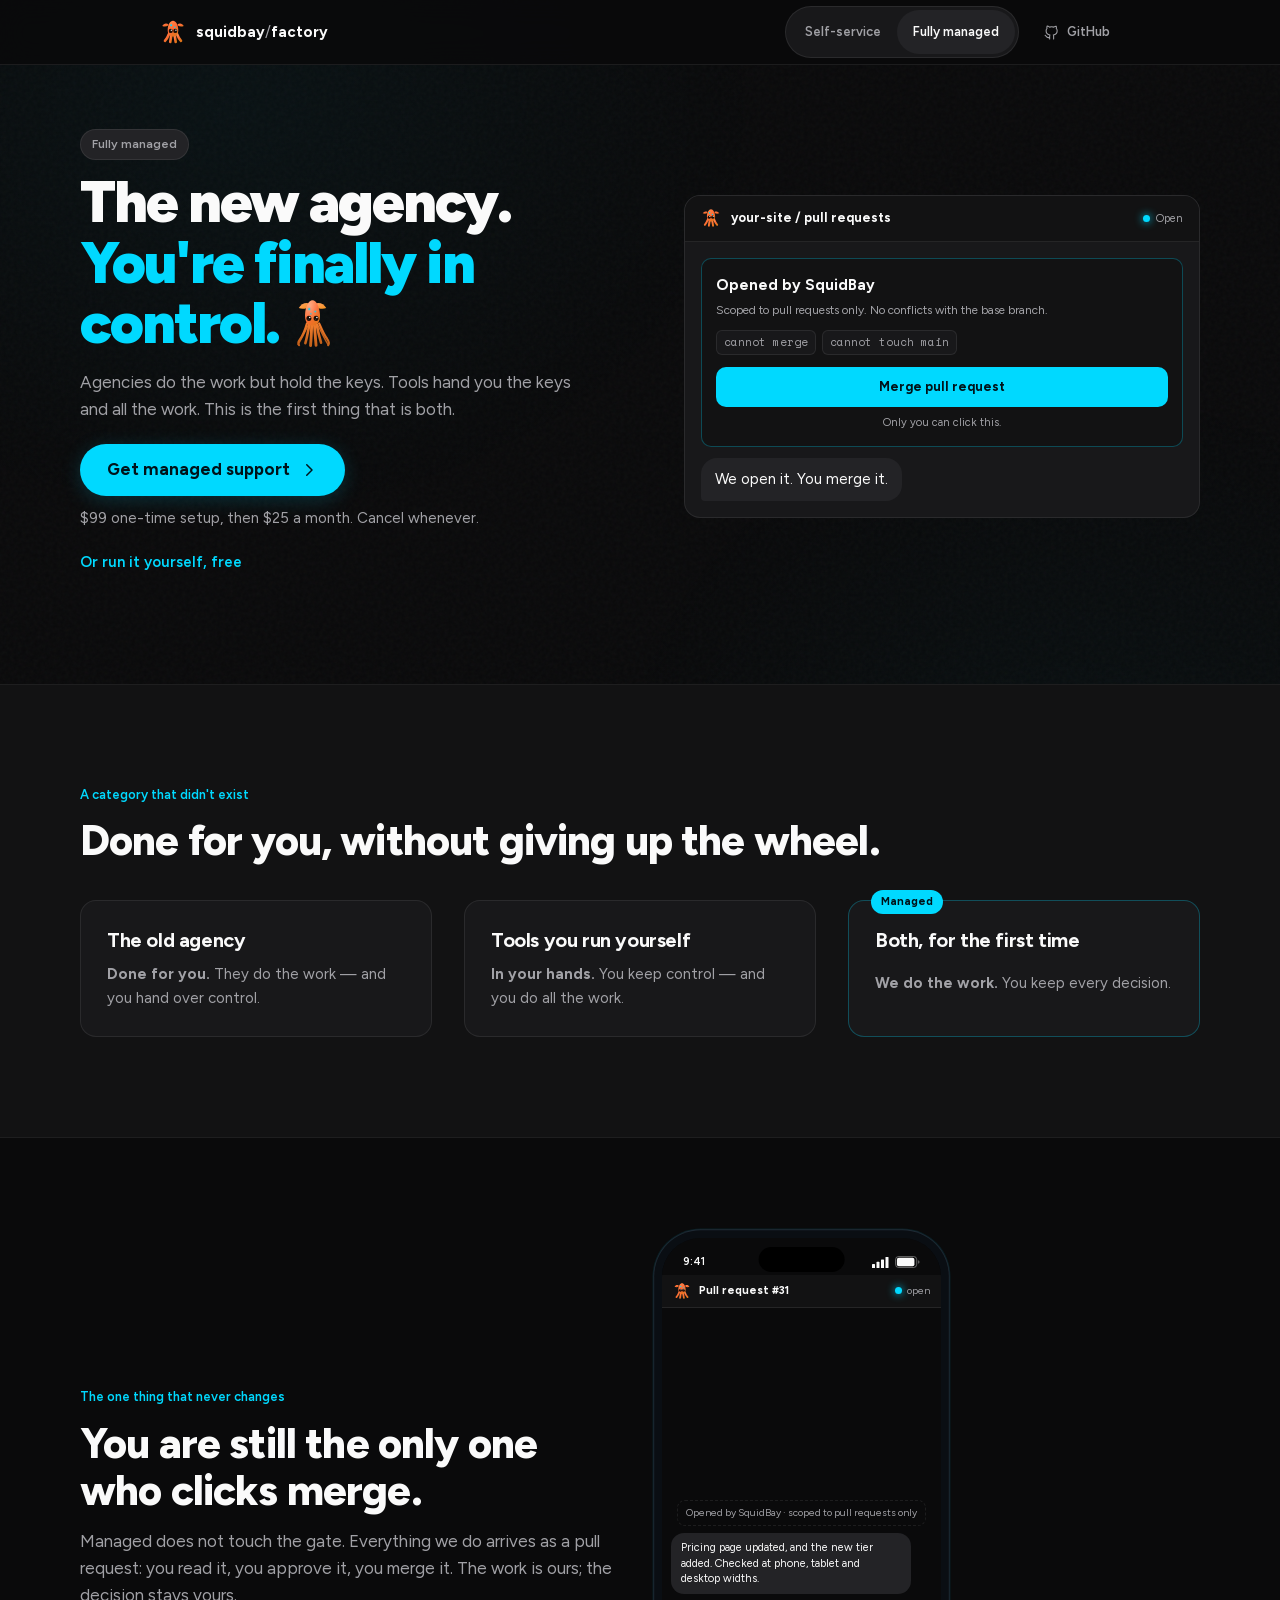
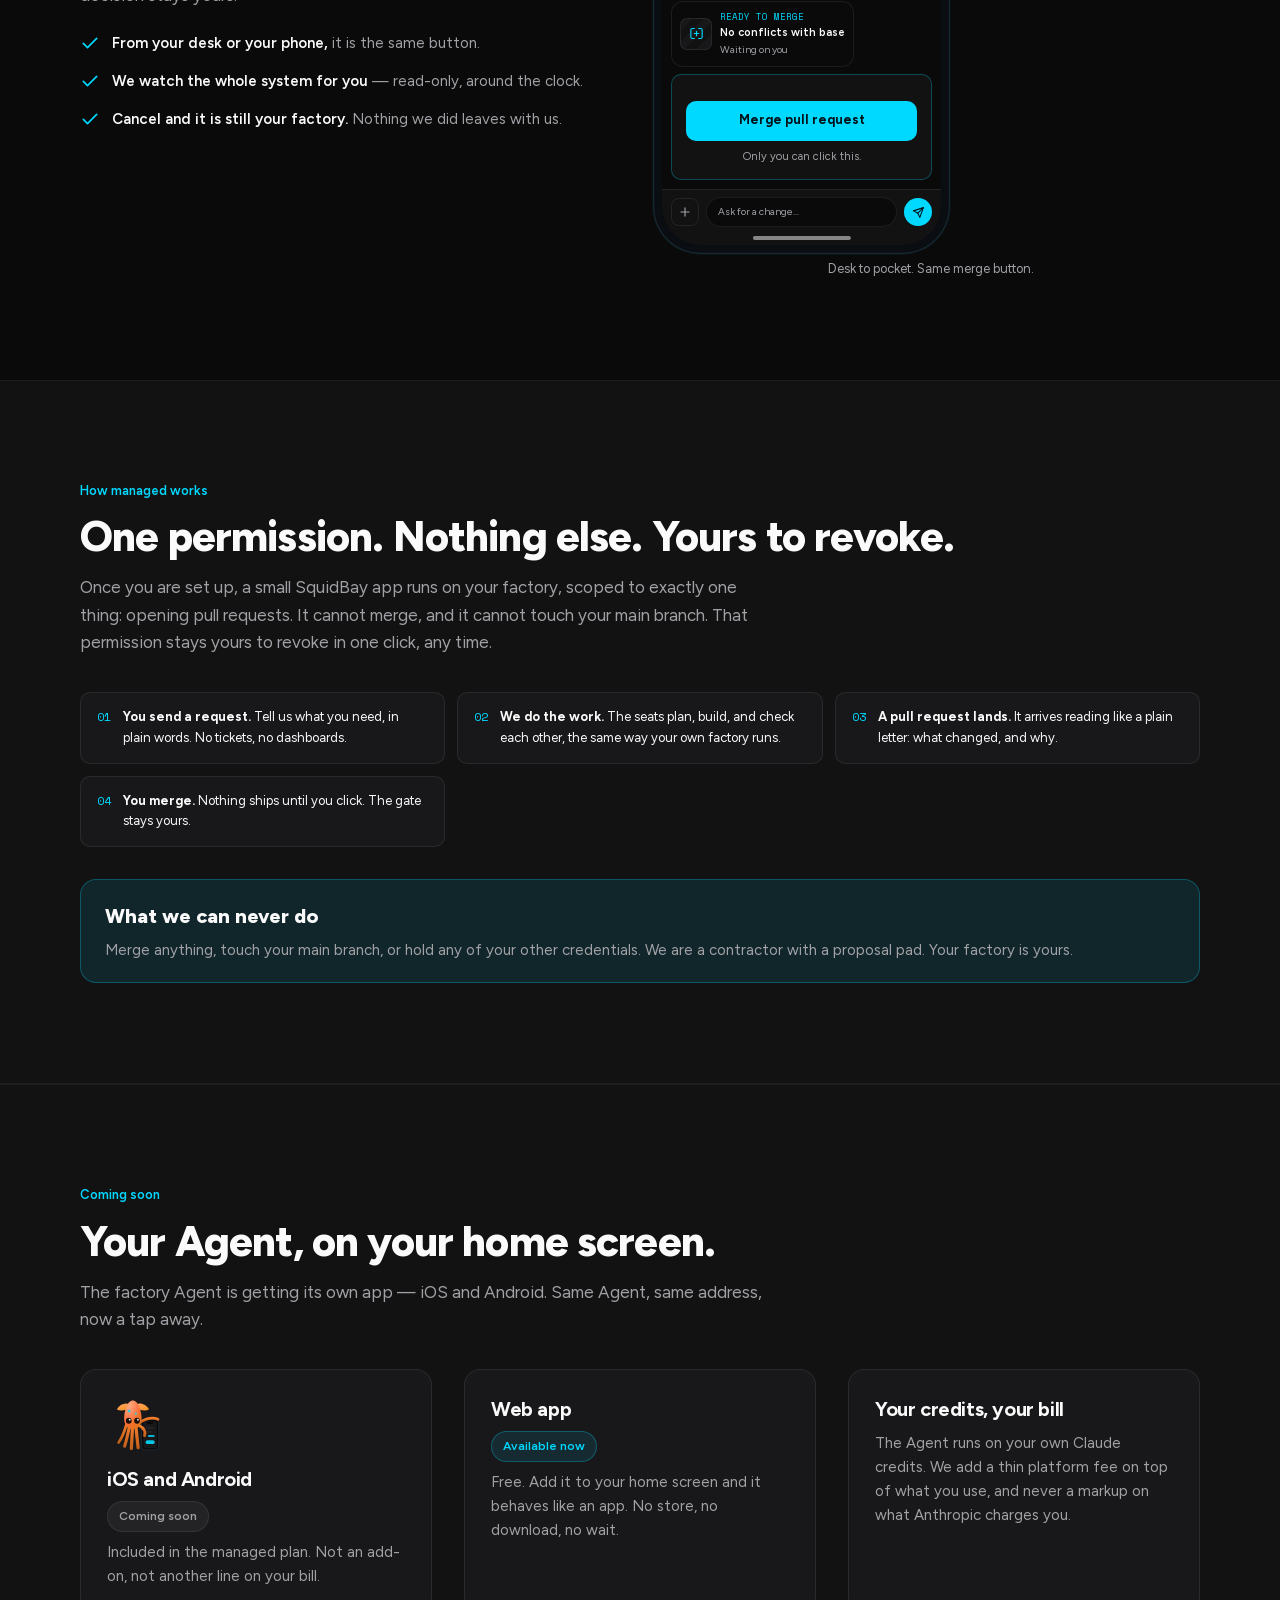
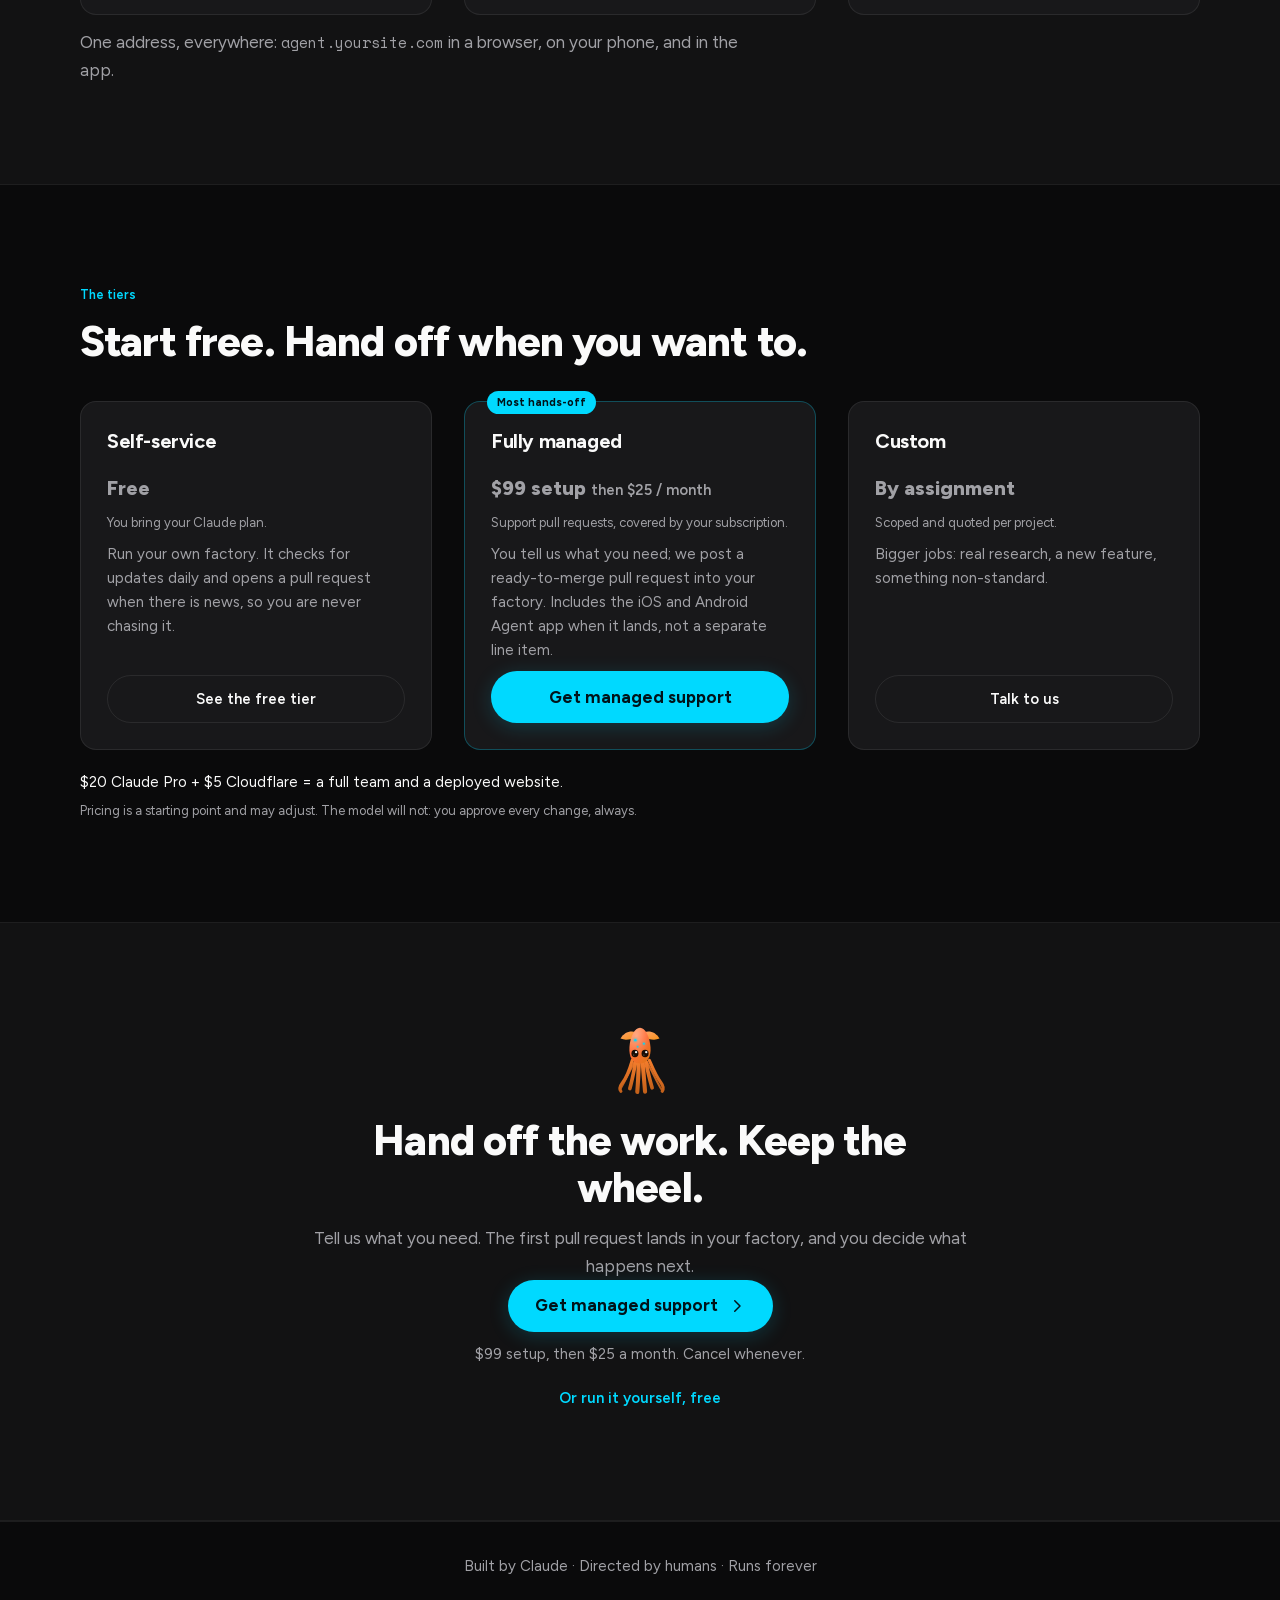
==== commit 46fac653: "Pages overhaul: squid character, demo phone, connectors, and sections that fit Rebuilds index.html, " ====
--- a/managed.html
+++ b/managed.html
@@ -5,273 +5,300 @@
 <meta name="viewport" content="width=device-width, initial-scale=1, viewport-fit=cover">
 <title>factory — fully managed. We do the work, you keep every decision.</title>
 <meta name="description" content="Managed factory service: we do the work and post a ready-to-merge pull request into your factory. You still click merge. From $99 setup, then $25 a month.">
-<link rel="canonical" href="https://squidbay.github.io/factory/managed">
-<meta name="theme-color" content="#0A0E14">
+<link rel="canonical" href="https://factory.squidbay.io/managed">
+<meta name="theme-color" content="#0A0A0B">
 <meta name="apple-mobile-web-app-capable" content="yes">
 <meta name="apple-mobile-web-app-status-bar-style" content="black-translucent">
 <meta name="apple-mobile-web-app-title" content="factory">
-<link rel="icon" type="image/svg+xml" href="data:image/svg+xml,%3Csvg%20xmlns%3D%22http%3A%2F%2Fwww.w3.org%2F2000%2Fsvg%22%20width%3D%2264%22%20height%3D%2264%22%20viewBox%3D%220%200%2064%2064%22%3E%3Crect%20width%3D%2264%22%20height%3D%2264%22%20rx%3D%2214%22%20fill%3D%22%230A0E14%22%3E%3C%2Frect%3E%3Ctext%20x%3D%2232%22%20y%3D%2245%22%20font-size%3D%2234%22%20text-anchor%3D%22middle%22%3E%F0%9F%8F%AD%3C%2Ftext%3E%3C%2Fsvg%3E">
-<link rel="apple-touch-icon" href="assets/img/squid.png">
+<link rel="icon" type="image/svg+xml" href="assets/img/squid/squid-mark.svg">
+<link rel="apple-touch-icon" href="assets/img/squid/squid-mark.svg">
 
 <meta property="og:type" content="website">
 <meta property="og:site_name" content="squidbay/factory">
-<meta property="og:url" content="https://squidbay.github.io/factory/managed">
-<meta property="og:title" content="factory — fully managed. You keep every decision.">
+<meta property="og:url" content="https://factory.squidbay.io/managed">
+<meta property="og:title" content="Fully managed. You keep every decision.">
 <meta property="og:description" content="The new agency. You're finally in control. We do the work and open the pull request; you still click merge. From $99 setup, then $25 a month.">
-<meta property="og:image" content="https://squidbay.github.io/factory/managed-og.png">
+<meta property="og:image" content="https://factory.squidbay.io/managed-og.png?v=3">
 <meta property="og:image:width" content="1200">
 <meta property="og:image:height" content="630">
+<meta property="og:image:alt" content="factory, fully managed: we open it, you merge it.">
 <meta name="twitter:card" content="summary_large_image">
-<meta name="twitter:title" content="factory — fully managed. You keep every decision.">
+<meta name="twitter:title" content="Fully managed. You keep every decision.">
 <meta name="twitter:description" content="The new agency. You're finally in control. We do the work; you still click merge.">
-<meta name="twitter:image" content="https://squidbay.github.io/factory/managed-og.png">
+<meta name="twitter:image" content="https://factory.squidbay.io/managed-og.png?v=3">
 
 <link rel="stylesheet" href="assets/css/factory.css">
 </head>
 <body>
-
 <a class="skip" href="#main">Skip to content</a>
 
-<div class="bubbles" aria-hidden="true">
-  <span></span><span></span><span></span><span></span><span></span><span></span><span></span><span></span><span></span><span></span>
-</div>
+<svg width="0" height="0" style="position:absolute" aria-hidden="true" focusable="false"><defs>
+  <g id="i-check"><path d="M4 12.5 9 17.5 20 6.5"/></g>
+  <g id="i-chev"><path d="M9 5l7 7-7 7"/></g>
+  <g id="i-gate"><rect x="4" y="10" width="16" height="10" rx="2"/><path d="M8 10V7a4 4 0 0 1 8 0v3"/></g>
+  <g id="i-always"><circle cx="12" cy="12" r="9"/><path d="M12 7v5l3 2"/></g>
+  <g id="i-coach"><path d="M21 15a2 2 0 0 1-2 2H7l-4 4V5a2 2 0 0 1 2-2h14a2 2 0 0 1 2 2Z"/></g>
+  <g id="i-send"><path d="M21 3 10.5 13.5"/><path d="M21 3l-6.5 18-4-8-8-4Z"/></g>
+  <g id="i-plus"><path d="M12 5v14"/><path d="M5 12h14"/></g>
+  <g id="i-cross"><path d="M9 5H6a2 2 0 0 0-2 2v10a2 2 0 0 0 2 2h3"/><path d="M15 5h3a2 2 0 0 1 2 2v10a2 2 0 0 1-2 2h-3"/><path d="M9 12h6"/><path d="M12 9v6"/></g>
+  <g id="i-gh"><path d="M9 19c-4.3 1.4-4.3-2.5-6-3m12 5v-3.5c0-1 .1-1.4-.5-2 2.8-.3 5.5-1.4 5.5-6a4.6 4.6 0 0 0-1.3-3.2 4.3 4.3 0 0 0-.1-3.2s-1-.3-3.4 1.3a11.6 11.6 0 0 0-6 0C6.8 2.7 5.8 3 5.8 3a4.3 4.3 0 0 0-.1 3.2A4.6 4.6 0 0 0 4.4 9.4c0 4.6 2.7 5.7 5.5 6-.6.6-.6 1.2-.5 2V21"/></g>
+</defs></svg>
 
 <header class="appbar">
   <div class="appbar-row">
     <a class="wordmark" href="./" aria-label="factory home">
-      <img src="assets/img/squid.png" alt="" width="30" height="30">
-      <span class="wm-text"><span class="wm-name">factory</span><span class="wm-sub">by squidbay</span></span>
-      <span class="wm-full">squidbay<span class="slash">/</span><span class="repo">factory</span></span>
+      <img src="assets/img/squid/squid-mark.svg" alt="" width="26" height="26">
+      <span>squidbay<span class="slash">/</span>factory</span>
     </a>
-    <div class="tierswitch" role="group" aria-label="Choose a tier">
+    <nav class="tierswitch" aria-label="Choose a tier">
       <a href="./">Self-service</a>
       <a href="managed" aria-current="page">Fully managed</a>
-    </div>
+    </nav>
     <a class="nav-gh" href="https://github.com/squidbay/factory" aria-label="factory on GitHub">
-      <svg width="18" height="18" viewBox="0 0 24 24" fill="currentColor" aria-hidden="true"><path d="M12 0C5.374 0 0 5.373 0 12c0 5.302 3.438 9.8 8.207 11.387.599.111.793-.261.793-.577v-2.234c-3.338.726-4.033-1.416-4.033-1.416-.546-1.387-1.333-1.756-1.333-1.756-1.089-.745.083-.729.083-.729 1.205.084 1.839 1.237 1.839 1.237 1.07 1.834 2.807 1.304 3.492.997.107-.775.418-1.305.762-1.604-2.665-.305-5.467-1.334-5.467-5.931 0-1.311.469-2.381 1.236-3.221-.124-.303-.535-1.524.117-3.176 0 0 1.008-.322 3.301 1.23A11.509 11.509 0 0112 5.803c1.02.005 2.047.138 3.006.404 2.291-1.552 3.297-1.23 3.297-1.23.653 1.653.242 2.874.118 3.176.77.84 1.235 1.911 1.235 3.221 0 4.609-2.807 5.624-5.479 5.921.43.372.823 1.102.823 2.222v3.293c0 .319.192.694.801.576C20.566 21.797 24 17.3 24 12c0-6.627-5.373-12-12-12z"></path></svg>
-      <span class="lab">GitHub</span>
+      <svg width="17" height="17" viewBox="0 0 24 24" fill="none" stroke="currentColor" stroke-width="1.5" stroke-linecap="round" stroke-linejoin="round" aria-hidden="true"><use href="#i-gh"/></svg>
+      <span>GitHub</span>
     </a>
   </div>
 </header>
 
 <main id="main">
 
-<!-- Hero (Overview) -->
-<section class="hero managed" id="overview">
-  <div class="glow" aria-hidden="true"></div>
+<!-- ============================================================== hero --- -->
+<section class="hero" id="overview">
   <div class="wrap">
     <div class="hero-grid">
-     <div class="hero-lead">
-      <span class="mono-label">Fully managed</span>
-      <h1>The new agency. <span>You're finally in control.</span></h1>
-      <p class="sub">Agencies do the work, but you hand over the keys. DIY tools hand you the keys, but you do all the work. Managed is the first thing that is both. <strong>We do the work. You keep every decision.</strong></p>
-      <div class="cta-row" data-cta-anchor>
-        <a class="btn" href="https://buy.stripe.com/28EbJ34An9hedRXbMm7kc00">Get managed support</a>
-        <p class="cta-note">$99 one-time setup <span aria-hidden="true">·</span> then $25/mo</p>
-      </div>
-      <div class="stat-strip">
-        <span class="chip">We build</span>
-        <span class="chip">You review</span>
-        <span class="chip">You merge</span>
-        <span class="chip accent">Always your call</span>
-      </div>
-     </div>
-     <aside class="hero-aside hero-echo" aria-hidden="true">
-      <div class="gh-card">
-        <div class="gh-check">
-          <span class="gh-dot"><svg width="12" height="12" viewBox="0 0 24 24" fill="none" stroke="currentColor" stroke-width="3" stroke-linecap="round" stroke-linejoin="round"><polyline points="20 6 9 17 4 12"></polyline></svg></span>
-          <div><strong>Opened by SquidBay</strong><span class="d">scoped to pull requests only</span></div>
+      <div>
+        <span class="chip">Fully managed</span>
+        <h1>The new agency.<br><span class="accent">You're finally in control.</span><img class="squid-inline" src="assets/img/squid/squid.svg" alt="" width="56" height="70"></h1>
+        <p class="sub">Agencies do the work but hold the keys. Tools hand you the keys and all the work. This is the first thing that is both.</p>
+        <div class="cta-row">
+          <a class="btn" href="https://github.com/squidbay/factory/issues/new?title=Managed%20support">
+            Get managed support
+            <svg width="18" height="18" viewBox="0 0 24 24" fill="none" stroke="currentColor" stroke-width="2" stroke-linecap="round" stroke-linejoin="round" aria-hidden="true"><use href="#i-chev"/></svg>
+          </a>
+          <p class="cta-note">$99 one-time setup, then $25 a month. Cancel whenever.</p>
+          <a class="textlink" href="./">Or run it yourself, free</a>
         </div>
-        <div class="gh-check">
-          <span class="gh-dot"><svg width="12" height="12" viewBox="0 0 24 24" fill="none" stroke="currentColor" stroke-width="3" stroke-linecap="round" stroke-linejoin="round"><polyline points="20 6 9 17 4 12"></polyline></svg></span>
-          <div><strong>No conflicts with base branch</strong><span class="d">Merging can be performed automatically.</span></div>
+      </div>
+      <div>
+        <div class="mockwin">
+          <div class="mockwin-head">
+            <img src="assets/img/squid/squid-mark.svg" alt="" width="20" height="20">
+            <span class="n">your-site / pull requests</span>
+            <span class="live"><span class="dot-live"></span>Open</span>
+          </div>
+          <div class="mockwin-body">
+            <div class="pr-card">
+              <div class="t">Opened by SquidBay</div>
+              <div class="d">Scoped to pull requests only. No conflicts with the base branch.</div>
+              <div class="pr-meta"><span class="m">cannot merge</span><span class="m">cannot touch main</span></div>
+              <div class="pr-merge">Merge pull request</div>
+              <div class="pr-only">Only you can click this.</div>
+            </div>
+            <div class="bub bub-agent">We open it. You merge it.</div>
+          </div>
         </div>
-        <div class="gh-foot">
-          <span class="gh-btn">Merge pull request</span>
-          <span class="gh-hint">Only you can click this.</span>
+      </div>
+    </div>
+  </div>
+</section>
+
+<!-- =========================================================== compare --- -->
+<section class="band" id="compare">
+  <div class="wrap">
+    <div class="sec-head">
+      <span class="eyebrow">A category that didn't exist</span>
+      <h2>Done for you, without giving up the wheel.</h2>
+    </div>
+    <div class="grid g3">
+      <div class="card">
+        <h3>The old agency</h3>
+        <p><b>Done for you.</b> They do the work — and you hand over control.</p>
+      </div>
+      <div class="card">
+        <h3>Tools you run yourself</h3>
+        <p><b>In your hands.</b> You keep control — and you do all the work.</p>
+      </div>
+      <div class="card tier flag">
+        <span class="ribbon">Managed</span>
+        <h3>Both, for the first time</h3>
+        <p><b>We do the work.</b> You keep every decision.</p>
+      </div>
+    </div>
+  </div>
+</section>
+
+<!-- ============================================================== gate --- -->
+<section id="gate">
+  <div class="wrap">
+    <div class="split">
+      <div>
+        <span class="eyebrow">The one thing that never changes</span>
+        <h2>You are still the only one who clicks merge.</h2>
+        <p class="lede">Managed does not touch the gate. Everything we do arrives as a pull request: you read it, you approve it, you merge it. The work is ours; the decision stays yours.</p>
+        <div class="ticks">
+          <div class="tick"><span class="ico"><svg width="20" height="20" viewBox="0 0 24 24" fill="none" stroke="currentColor" stroke-width="2" stroke-linecap="round" stroke-linejoin="round"><use href="#i-check"/></svg></span><span><b>From your desk or your phone,</b> it is the same button.</span></div>
+          <div class="tick"><span class="ico"><svg width="20" height="20" viewBox="0 0 24 24" fill="none" stroke="currentColor" stroke-width="2" stroke-linecap="round" stroke-linejoin="round"><use href="#i-check"/></svg></span><span><b>We watch the whole system for you</b> — read-only, around the clock.</span></div>
+          <div class="tick"><span class="ico"><svg width="20" height="20" viewBox="0 0 24 24" fill="none" stroke="currentColor" stroke-width="2" stroke-linecap="round" stroke-linejoin="round"><use href="#i-check"/></svg></span><span><b>Cancel and it is still your factory.</b> Nothing we did leaves with us.</span></div>
         </div>
-        <span class="gh-cursor"><svg width="24" height="24" viewBox="0 0 24 24"><path d="M5.5 3.21V20.8c0 .45.54.67.85.35l4.86-4.86a.5.5 0 0 1 .35-.15h6.87c.45 0 .67-.54.35-.85L6.35 2.85a.5.5 0 0 0-.85.36Z" fill="#111111" stroke="#ffffff" stroke-width="1.5"></path></svg></span>
-        <div class="gh-merged">
-          <span class="gh-badge"><svg width="16" height="16" viewBox="0 0 16 16" fill="currentColor"><path d="M5.45 5.154A4.25 4.25 0 0 0 9.25 7.5h1.378a2.251 2.251 0 1 1 0 1.5H9.25A5.734 5.734 0 0 1 5 7.123v3.505a2.25 2.25 0 1 1-1.5 0V5.372a2.25 2.25 0 1 1 1.95-.218ZM4.25 13.5a.75.75 0 1 0 0-1.5.75.75 0 0 0 0 1.5Zm8.5-4.5a.75.75 0 1 0 0-1.5.75.75 0 0 0 0 1.5ZM5 3.25a.75.75 0 1 0-1.5 0 .75.75 0 0 0 1.5 0Z"></path></svg>Merged</span>
-          <p>You merged this pull request.</p>
+      </div>
+      <div>
+        <div class="device" role="img" aria-label="A phone showing a pull request from SquidBay, waiting for you to merge it.">
+          <div class="device-screen">
+            <div class="device-status">
+              <span>9:41</span>
+              <span class="bars">
+                <svg width="18" height="11" viewBox="0 0 18 11" aria-hidden="true"><rect x="0" y="7" width="3" height="4" rx=".6" fill="currentColor"/><rect x="4.5" y="4.8" width="3" height="6.2" rx=".6" fill="currentColor"/><rect x="9" y="2.4" width="3" height="8.6" rx=".6" fill="currentColor"/><rect x="13.5" y="0" width="3" height="11" rx=".6" fill="currentColor"/></svg>
+                <svg width="25" height="12" viewBox="0 0 27 13" aria-hidden="true"><rect x=".5" y=".5" width="23" height="12" rx="3.5" stroke="currentColor" stroke-opacity=".4" fill="none"/><rect x="2" y="2" width="19" height="9" rx="2" fill="currentColor"/><path d="M25 4.5V8.5C25.8 8.2 26.5 7.2 26.5 6.5C26.5 5.8 25.8 4.8 25 4.5Z" fill="currentColor" fill-opacity=".4"/></svg>
+              </span>
+            </div>
+            <div class="device-app">
+              <div class="device-appbar">
+                <img src="assets/img/squid/squid-mark.svg" alt="" width="18" height="18">
+                <span class="who">Pull request #31</span>
+                <span class="st"><span class="dot-live"></span>open</span>
+              </div>
+              <div class="device-thread">
+                <div class="device-sys">Opened by SquidBay · scoped to pull requests only</div>
+                <div class="bub bub-agent">Pricing page updated, and the new tier added. Checked at phone, tablet and desktop widths.</div>
+                <div class="device-art">
+                  <span class="sq"><svg width="17" height="17" viewBox="0 0 24 24" fill="none" stroke="currentColor" stroke-width="1.6" stroke-linecap="round" stroke-linejoin="round"><use href="#i-cross"/></svg></span>
+                  <span class="tx">
+                    <span class="k">READY TO MERGE</span>
+                    <span class="n">No conflicts with base</span>
+                    <span class="o">Waiting on you</span>
+                  </span>
+                </div>
+                <div class="pr-card">
+                  <div class="pr-merge">Merge pull request</div>
+                  <div class="pr-only">Only you can click this.</div>
+                </div>
+              </div>
+              <div class="device-composer">
+                <span class="plus"><svg width="14" height="14" viewBox="0 0 24 24" fill="none" stroke="currentColor" stroke-width="2" stroke-linecap="round"><use href="#i-plus"/></svg></span>
+                <span class="fld">Ask for a change…</span>
+                <span class="send"><svg width="13" height="13" viewBox="0 0 24 24" fill="none" stroke="currentColor" stroke-width="2" stroke-linecap="round" stroke-linejoin="round"><use href="#i-send"/></svg></span>
+              </div>
+            </div>
+          </div>
+          <div class="device-island"></div>
+          <div class="device-home"></div>
         </div>
-      </div>
-      <p class="demo-cap" style="margin-top: 12px;">We open it. You merge it.</p>
-     </aside>
-    </div>
-  </div>
-</section>
-
-<!-- The category (Compare) -->
-<section id="compare">
-  <div class="wrap">
-    <span class="mono-label">A category that didn't exist</span>
-    <h2 class="section-title">Done for you, without giving up the wheel.</h2>
-    <div class="compare">
-      <div class="col">
-        <span class="k">The old agency</span>
-        <h3>Done for you</h3>
-        <div class="sep"></div>
-        <div class="crow"><span class="m ok"><svg width="18" height="18" viewBox="0 0 24 24" fill="none" stroke="currentColor" stroke-width="2.4" stroke-linecap="round" stroke-linejoin="round"><polyline points="20 6 9 17 4 12"></polyline></svg></span><span>They do the work</span></div>
-        <div class="crow no"><span class="m bad"><svg width="18" height="18" viewBox="0 0 24 24" fill="none" stroke="currentColor" stroke-width="2.4" stroke-linecap="round" stroke-linejoin="round"><line x1="18" y1="6" x2="6" y2="18"></line><line x1="6" y1="6" x2="18" y2="18"></line></svg></span><span>You hand over control</span></div>
-      </div>
-      <div class="col">
-        <span class="k">DIY tools</span>
-        <h3>In your hands</h3>
-        <div class="sep"></div>
-        <div class="crow no"><span class="m bad"><svg width="18" height="18" viewBox="0 0 24 24" fill="none" stroke="currentColor" stroke-width="2.4" stroke-linecap="round" stroke-linejoin="round"><line x1="18" y1="6" x2="6" y2="18"></line><line x1="6" y1="6" x2="18" y2="18"></line></svg></span><span>You do all the work</span></div>
-        <div class="crow"><span class="m ok"><svg width="18" height="18" viewBox="0 0 24 24" fill="none" stroke="currentColor" stroke-width="2.4" stroke-linecap="round" stroke-linejoin="round"><polyline points="20 6 9 17 4 12"></polyline></svg></span><span>You keep control</span></div>
-      </div>
-      <div class="col feature">
-        <span class="k">Managed</span>
-        <h3>Both, for the first time</h3>
-        <div class="sep"></div>
-        <div class="crow"><span class="m ok"><svg width="18" height="18" viewBox="0 0 24 24" fill="none" stroke="currentColor" stroke-width="2.4" stroke-linecap="round" stroke-linejoin="round"><polyline points="20 6 9 17 4 12"></polyline></svg></span><span>We do the work</span></div>
-        <div class="crow"><span class="m ok"><svg width="18" height="18" viewBox="0 0 24 24" fill="none" stroke="currentColor" stroke-width="2.4" stroke-linecap="round" stroke-linejoin="round"><polyline points="20 6 9 17 4 12"></polyline></svg></span><span>You keep every decision</span></div>
-      </div>
-    </div>
-  </div>
-</section>
-
-<!-- The promise + merge gate -->
-<section id="gate">
-  <div class="wrap">
-    <span class="mono-label">The one thing that never changes</span>
-    <h2 class="section-title">You are still the only one who clicks Merge.</h2>
-    <div class="gate-block">
-      <div>
-        <h3>Managed does not touch the gate.</h3>
-        <p class="gate-p">Everything we do arrives as a pull request in your factory. You read it, you approve it, you merge it. The work is ours. The decision stays yours. From your desk or from your phone, it is the same green button.</p>
-        <div class="devices" aria-hidden="true">
-          <svg width="30" height="30" viewBox="0 0 24 24" fill="none" stroke="currentColor" stroke-width="2" stroke-linecap="round" stroke-linejoin="round"><path d="M20 16V7a2 2 0 0 0-2-2H6a2 2 0 0 0-2 2v9m16 0H4m16 0 1.28 2.55a1 1 0 0 1-.9 1.45H3.62a1 1 0 0 1-.9-1.45L4 16"></path></svg>
-          <span class="arrow">&rarr;</span>
-          <svg width="26" height="26" viewBox="0 0 24 24" fill="none" stroke="currentColor" stroke-width="2" stroke-linecap="round" stroke-linejoin="round"><rect x="5" y="2" width="14" height="20" rx="2" ry="2"></rect><path d="M12 18h.01"></path></svg>
-        </div>
-        <p class="demo-cap" style="margin-top: 12px;">Desk to pocket. Same green button.</p>
-      </div>
-      <div>
-      <div class="gh-card" role="img" aria-label="Animated demonstration: a cursor moves to GitHub's green Merge pull request button, clicks it, and the pull request flips to Merged.">
-        <div class="gh-check">
-          <span class="gh-dot"><svg width="12" height="12" viewBox="0 0 24 24" fill="none" stroke="currentColor" stroke-width="3" stroke-linecap="round" stroke-linejoin="round"><polyline points="20 6 9 17 4 12"></polyline></svg></span>
-          <div><strong>Opened by SquidBay</strong><span class="d">scoped to pull requests only</span></div>
-        </div>
-        <div class="gh-check">
-          <span class="gh-dot"><svg width="12" height="12" viewBox="0 0 24 24" fill="none" stroke="currentColor" stroke-width="3" stroke-linecap="round" stroke-linejoin="round"><polyline points="20 6 9 17 4 12"></polyline></svg></span>
-          <div><strong>No conflicts with base branch</strong><span class="d">Merging can be performed automatically.</span></div>
-        </div>
-        <div class="gh-foot">
-          <span class="gh-btn">Merge pull request</span>
-          <span class="gh-hint">Only you can click this.</span>
-        </div>
-        <span class="gh-cursor"><svg width="24" height="24" viewBox="0 0 24 24"><path d="M5.5 3.21V20.8c0 .45.54.67.85.35l4.86-4.86a.5.5 0 0 1 .35-.15h6.87c.45 0 .67-.54.35-.85L6.35 2.85a.5.5 0 0 0-.85.36Z" fill="#111111" stroke="#ffffff" stroke-width="1.5"></path></svg></span>
-        <div class="gh-merged">
-          <span class="gh-badge"><svg width="16" height="16" viewBox="0 0 16 16" fill="currentColor"><path d="M5.45 5.154A4.25 4.25 0 0 0 9.25 7.5h1.378a2.251 2.251 0 1 1 0 1.5H9.25A5.734 5.734 0 0 1 5 7.123v3.505a2.25 2.25 0 1 1-1.5 0V5.372a2.25 2.25 0 1 1 1.95-.218ZM4.25 13.5a.75.75 0 1 0 0-1.5.75.75 0 0 0 0 1.5Zm8.5-4.5a.75.75 0 1 0 0-1.5.75.75 0 0 0 0 1.5ZM5 3.25a.75.75 0 1 0-1.5 0 .75.75 0 0 0 1.5 0Z"></path></svg>Merged</span>
-          <p>You merged this pull request.</p>
-        </div>
-      </div>
-      <p class="demo-cap" style="margin-top: 14px;">We open it. You merge it.</p>
-      </div>
-    </div>
-  </div>
-</section>
-
-<!-- How managed works -->
-<section id="how">
-  <div class="wrap">
-    <span class="mono-label">How managed works</span>
-    <h2 class="section-title">One permission. Nothing else. Yours to revoke.</h2>
-    <p class="install-lead">Once you are set up, a small SquidBay app runs on your factory, scoped to <strong>exactly one thing: opening pull requests.</strong> It cannot merge, and it cannot touch your main branch. The single permission stays yours to revoke in one click, anytime.</p>
-    <ol class="loop">
-      <li><span class="num">01</span><div><h3>You send a request</h3><p>Tell us what you need, in plain words. No tickets, no dashboards.</p></div></li>
-      <li><span class="num">02</span><div><h3>We do the work</h3><p>The seats plan, build, and check each other, the same way your own factory runs.</p></div></li>
-      <li><span class="num">03</span><div><h3>A pull request lands</h3><p>It arrives in your factory reading like a plain letter: what changed, and why.</p></div></li>
-      <li class="gate"><span class="num">04</span><div><h3>You merge</h3><p>Nothing ships until you click. The gate stays yours, always.</p></div></li>
-    </ol>
-    <div class="guardrail">
-      <span class="k">What we can never do</span>
-      <p>Merge anything, touch your main branch, or hold any of your other credentials. <strong>We are a contractor with a proposal pad. Your factory is yours.</strong></p>
-      <p>We watch the whole system for you &mdash; read-only, around the clock &mdash; and only ever hand you a change to approve.</p>
-    </div>
-  </div>
-</section>
-
-<!-- Pricing -->
+        <p class="device-cap">Desk to pocket. Same merge button.</p>
+      </div>
+    </div>
+  </div>
+</section>
+
+<!-- =============================================================== how --- -->
+<section class="band" id="how">
+  <div class="wrap">
+    <div class="sec-head">
+      <span class="eyebrow">How managed works</span>
+      <h2>One permission. Nothing else. Yours to revoke.</h2>
+      <p class="lede">Once you are set up, a small SquidBay app runs on your factory, scoped to exactly one thing: opening pull requests. It cannot merge, and it cannot touch your main branch. That permission stays yours to revoke in one click, any time.</p>
+    </div>
+    <div class="steps">
+      <div class="step"><span class="n">01</span><p><b>You send a request.</b> Tell us what you need, in plain words. No tickets, no dashboards.</p></div>
+      <div class="step"><span class="n">02</span><p><b>We do the work.</b> The seats plan, build, and check each other, the same way your own factory runs.</p></div>
+      <div class="step"><span class="n">03</span><p><b>A pull request lands.</b> It arrives reading like a plain letter: what changed, and why.</p></div>
+      <div class="step"><span class="n">04</span><p><b>You merge.</b> Nothing ships until you click. The gate stays yours.</p></div>
+    </div>
+    <div class="gate-band">
+      <strong>What we can never do</strong>
+      <p>Merge anything, touch your main branch, or hold any of your other credentials. We are a contractor with a proposal pad. Your factory is yours.</p>
+    </div>
+  </div>
+</section>
+
+<!-- ============================================= apps — coming soon ------ -->
+<section class="appsband" id="apps">
+  <div class="wrap">
+    <div class="sec-head">
+      <span class="eyebrow">Coming soon</span>
+      <h2>Your Agent, on your home screen.</h2>
+      <p class="lede">The factory Agent is getting its own app — iOS and Android. Same Agent, same address, now a tap away.</p>
+    </div>
+    <div class="grid g3">
+      <div class="card">
+        <img src="assets/img/squid/squid-apps.svg" alt="" width="60" height="60" style="margin-bottom:10px">
+        <h3>iOS and Android</h3>
+        <p><span class="chip">Coming soon</span></p>
+        <p style="margin-top:8px">Included in the managed plan. Not an add-on, not another line on your bill.</p>
+      </div>
+      <div class="card">
+        <h3>Web app</h3>
+        <p><span class="chip on">Available now</span></p>
+        <p style="margin-top:8px">Free. Add it to your home screen and it behaves like an app. No store, no download, no wait.</p>
+      </div>
+      <div class="card">
+        <h3>Your credits, your bill</h3>
+        <p>The Agent runs on your own Claude credits. We add a thin platform fee on top of what you use, and never a markup on what Anthropic charges you.</p>
+      </div>
+    </div>
+    <p class="lede">One address, everywhere: <code class="mono small">agent.yoursite.com</code> in a browser, on your phone, and in the app.</p>
+  </div>
+</section>
+
+<!-- =========================================================== pricing --- -->
 <section id="pricing">
   <div class="wrap">
-    <span class="mono-label">The tiers</span>
-    <h2 class="section-title">Start free. Hand off when you want to.</h2>
+    <div class="sec-head">
+      <span class="eyebrow">The tiers</span>
+      <h2>Start free. Hand off when you want to.</h2>
+    </div>
     <div class="tiers">
-      <div class="tier">
-        <span class="k">Self-service</span>
+      <div class="card tier">
+        <h3>Self-service</h3>
         <p class="price">Free</p>
-        <p class="tsub">You bring your Claude plan</p>
-        <p class="tdesc">Run your own factory. It checks for updates daily and opens a PR when there is news, so you are never chasing it. Your seats do the work.</p>
-      </div>
-      <div class="tier feature">
-        <span class="badge">Most hands-off</span>
-        <span class="k">Fully managed</span>
-        <p class="price">$99 <span>setup</span></p>
-        <p class="price2">then $25<span> / month</span></p>
-        <p class="tsub">Support PRs, covered by your subscription</p>
-        <p class="tdesc">Your everyday asks come in as support pull requests, covered by your monthly subscription. You tell us what you need; we post a ready-to-merge PR into your factory for you to review and approve. Bigger, non-standard jobs go to Custom.</p>
-      </div>
-      <div class="tier">
-        <span class="k">Custom</span>
+        <p class="desc">You bring your Claude plan.</p>
+        <p>Run your own factory. It checks for updates daily and opens a pull request when there is news, so you are never chasing it.</p>
+        <a class="btn-ghost" href="./">See the free tier</a>
+      </div>
+      <div class="card tier flag">
+        <span class="ribbon">Most hands-off</span>
+        <h3>Fully managed</h3>
+        <p class="price">$99 setup <em>then $25 / month</em></p>
+        <p class="desc">Support pull requests, covered by your subscription.</p>
+        <p>You tell us what you need; we post a ready-to-merge pull request into your factory. Includes the iOS and Android Agent app when it lands, not a separate line item.</p>
+        <a class="btn" href="https://github.com/squidbay/factory/issues/new?title=Managed%20support">Get managed support</a>
+      </div>
+      <div class="card tier">
+        <h3>Custom</h3>
         <p class="price">By assignment</p>
-        <p class="tsub">Scoped and quoted per project</p>
-        <p class="tdesc">Bigger jobs. Real research, a new feature, something non-standard. Priced per project when you need it.</p>
-      </div>
-    </div>
-    <p class="tiers-note">Pricing is a starting point and may adjust. The model will not: you approve every change, always.</p>
-  </div>
-</section>
-
-<!-- Close -->
-<section class="close">
-  <div class="glow" aria-hidden="true"></div>
-  <div class="wrap" style="text-align: center;">
-    <p class="manifesto">Keep the wheel. <span>Hand off the work.</span></p>
-    <p class="muted" style="margin-top: 16px; font-size: 1.0625rem; max-width: 60ch; margin-left: auto; margin-right: auto;">Managed is the same factory and the same merge gate. We just do the building. From $99 setup, then $25 a month.</p>
-    <div class="cta-stack" data-cta-anchor>
-      <a class="btn" href="https://buy.stripe.com/28EbJ34An9hedRXbMm7kc00">Get managed support</a>
-      <span class="cta-note">You approve every change <span aria-hidden="true">·</span> Always</span>
+        <p class="desc">Scoped and quoted per project.</p>
+        <p>Bigger jobs: real research, a new feature, something non-standard.</p>
+        <a class="btn-ghost" href="https://github.com/squidbay/factory/issues/new?title=Custom%20project">Talk to us</a>
+      </div>
+    </div>
+    <p class="runline">$20 Claude Pro + $5 Cloudflare = a full team and a deployed website.</p>
+    <p class="honest">Pricing is a starting point and may adjust. The model will not: you approve every change, always.</p>
+  </div>
+</section>
+
+<!-- ============================================================= close --- -->
+<section class="closer band" id="start">
+  <div class="wrap">
+    <img class="squid-cta" src="assets/img/squid/squid.svg" alt="" width="78" height="98">
+    <h2>Hand off the work. Keep the wheel.</h2>
+    <p class="lede">Tell us what you need. The first pull request lands in your factory, and you decide what happens next.</p>
+    <div class="cta-row">
+      <a class="btn" href="https://github.com/squidbay/factory/issues/new?title=Managed%20support">
+        Get managed support
+        <svg width="18" height="18" viewBox="0 0 24 24" fill="none" stroke="currentColor" stroke-width="2" stroke-linecap="round" stroke-linejoin="round" aria-hidden="true"><use href="#i-chev"/></svg>
+      </a>
+      <p class="cta-note small muted">$99 setup, then $25 a month. Cancel whenever.</p>
+      <a class="textlink" href="./">Or run it yourself, free</a>
     </div>
   </div>
 </section>
 
 </main>
 
-<footer>
-  <div class="wrap">
-    <div class="row">
-      <a class="wordmark" href="./" aria-label="factory home">
-        <img src="assets/img/squid.png" alt="" width="24" height="24">
-        <span class="wm-full">squidbay/factory</span>
-      </a>
-      <nav aria-label="Footer">
-        <a href="./">factory home</a>
-        <a href="https://github.com/squidbay/factory">GitHub</a>
-        <a href="https://squidbay.io">SquidBay</a>
-      </nav>
-    </div>
-    <p class="legal">Independent open-source project; not affiliated with or endorsed by Anthropic. Claude is a trademark of Anthropic, PBC.</p>
-  </div>
-</footer>
-
-<nav class="dock" aria-label="Section navigation" data-show="false">
-  <div class="dock-cta">
-    <a class="btn" href="https://buy.stripe.com/28EbJ34An9hedRXbMm7kc00">Get managed support</a>
-  </div>
-  <div class="dock-bar">
-    <button type="button" class="dock-tab" data-target="top" aria-current="true"><svg viewBox="0 0 24 24" fill="none" stroke="currentColor" stroke-width="2" stroke-linecap="round" stroke-linejoin="round" aria-hidden="true"><path d="M3 9.5 12 3l9 6.5V20a2 2 0 0 1-2 2H5a2 2 0 0 1-2-2z"></path></svg><span class="dt-lab">Overview</span></button>
-    <button type="button" class="dock-tab" data-target="#compare"><svg viewBox="0 0 24 24" fill="none" stroke="currentColor" stroke-width="2" stroke-linecap="round" stroke-linejoin="round" aria-hidden="true"><line x1="8" y1="6" x2="21" y2="6"></line><line x1="8" y1="12" x2="21" y2="12"></line><line x1="8" y1="18" x2="21" y2="18"></line><line x1="3" y1="6" x2="3.01" y2="6"></line><line x1="3" y1="12" x2="3.01" y2="12"></line><line x1="3" y1="18" x2="3.01" y2="18"></line></svg><span class="dt-lab">Compare</span></button>
-    <button type="button" class="dock-tab" data-target="#gate"><svg viewBox="0 0 24 24" fill="none" stroke="currentColor" stroke-width="2" stroke-linecap="round" stroke-linejoin="round" aria-hidden="true"><rect x="3" y="11" width="18" height="11" rx="2" ry="2"></rect><path d="M7 11V7a5 5 0 0 1 10 0v4"></path></svg><span class="dt-lab">Gate</span></button>
-    <button type="button" class="dock-tab" data-target="#how"><svg viewBox="0 0 24 24" fill="none" stroke="currentColor" stroke-width="2" stroke-linecap="round" stroke-linejoin="round" aria-hidden="true"><circle cx="18" cy="18" r="3"></circle><circle cx="6" cy="6" r="3"></circle><path d="M13 6h3a2 2 0 0 1 2 2v7"></path><line x1="6" y1="9" x2="6" y2="21"></line></svg><span class="dt-lab">How</span></button>
-    <button type="button" class="dock-tab" data-target="#pricing"><svg viewBox="0 0 24 24" fill="none" stroke="currentColor" stroke-width="2" stroke-linecap="round" stroke-linejoin="round" aria-hidden="true"><path d="M20.59 13.41 12 22l-8.59-8.59A2 2 0 0 1 3 12V4a1 1 0 0 1 1-1h8a2 2 0 0 1 1.41.59z"></path><circle cx="7.5" cy="7.5" r="1"></circle></svg><span class="dt-lab">Pricing</span></button>
-  </div>
-</nav>
+<footer>Built by Claude · Directed by humans · Runs forever</footer>
+
+<div id="chatRoot" data-chat-enabled="false" data-endpoint="https://api.squidbay.io/chat" data-product="factory"></div>
 
 <script src="assets/js/factory.js" defer></script>
-
 </body>
 </html>
--- a/assets/css/factory.css
+++ b/assets/css/factory.css
@@ -1,846 +1,899 @@
-/* ============================================================
-   factory.css — ONE shared stylesheet for the squidbay/factory
-   public pages (index.html + managed.html).
-
-   TWO SHELLS, ONE CONTENT SYSTEM (mobile-first):
-     base rules      = the ≤700px APP SHELL — sticky blurred app bar,
-                       segmented tier switch, fixed bottom dock with
-                       section tabs, floating CTA pill, snap rails,
-                       one full-width primary CTA per view.
-     >=701px overrides = the EDITORIAL desktop — top nav, two-column
-                       heroes, multi-column grids, full copy.
-   Same content modules feed both. No build step. Tokens up top.
-   Design source: build-docs PWA App Shell Redesign (Designer 🤖🎨).
-   ============================================================ */
-
-/* ---------- 1 · Design tokens ---------- */
+/* ============================================================================
+   squidbay/factory — factory.squidbay.io
+   Design system + page styles for index.html and managed.html.
+
+   The rule this whole sheet is built on: a near-hueless field, exactly one
+   saturated accent in the chrome, and all the natural colour living in the
+   artwork. Every neutral below is at or under 6% saturation.
+
+   Layout rule #2, equally load-bearing: nothing scrolls sideways. Not the
+   page, not a single box inside it. Every grid collapses, every grid child
+   carries min-width:0, every long token wraps. The old seats carousel put
+   1,953px of content in a 358px window and still passed a page-level
+   overflow check — that is the bug this sheet exists to make impossible.
+   ============================================================================ */
+
+/* ---------------------------------------------------------------- fonts --- */
+/* Self-hosted. The page makes zero third-party requests. */
+@font-face {
+  font-family: 'Figtree';
+  font-style: normal;
+  font-weight: 300 900;
+  font-display: swap;
+  src: url('../fonts/figtree-var.woff2') format('woff2');
+}
+@font-face {
+  font-family: 'Space Mono';
+  font-style: normal;
+  font-weight: 400;
+  font-display: swap;
+  src: url('../fonts/space-mono-400.woff2') format('woff2');
+}
+
+/* --------------------------------------------------------------- tokens --- */
 :root {
-  /* identity — not up for grabs */
-  /* ONE accent. It is the only saturated colour in the marketing chrome; that is the
-     whole reason it reads as deliberate rather than as decoration. */
-  --primary: #00D9FF;
-  --primary-light: #33E5FF;
-  --primary-dark: #00B8D9;
-  --primary-glow: rgba(0, 217, 255, 0.15);
-
-  /* NEUTRALS ARE NEAR-HUELESS (S 3–7%), measured against a competitor whose neutrals run
-     S 0–5%. Ours previously ran S 22–33% — every "grey" was a saturated blue sitting only
-     27° from the accent's own hue, so the accent had nothing to pop against. Desaturating
-     the field, not re-tinting the accent, is what fixes that. Lightness is unchanged from
-     the saturated ramp, so every contrast ratio that was checked before still holds
-     (white/black 16.8, muted/black 7.6, muted/gray 5.9 — all clear 4.5:1). */
-  --black: #0D0D0E;
-  --dark: #161718;
-  --darker: #101011;
-  --gray: #242628;
-  --gray-light: #333538;
-  --white: #EFEFF0;
-  /* secondary text held at L64 to clear 4.5:1 on --black AND --gray */
-  --muted: #9FA2A8;
-
-  /* SEMANTIC / DIEGETIC ONLY — never marketing chrome. These may appear inside a product
-     mock (the GitHub merge card, the phone chat, the factory illustration) where they mean
-     something concrete: green = a passing check, purple = merged. Reaching for one of these
-     to decorate a heading, an eyebrow or a callout puts a third accent on the page and
-     stops the primary from signalling anything. */
-  --green: #00D26A;
-  --yellow: #FFBD2E;
-  --orange: #F7931A;
-  --ember: #FF6B35;
-  --purple: #B794F6;
-  --gradient-primary: linear-gradient(135deg, var(--primary) 0%, var(--primary-dark) 100%);
-  --gradient-squid: linear-gradient(135deg, var(--ember) 0%, var(--orange) 100%);
-  --font-sans: -apple-system, BlinkMacSystemFont, "Segoe UI", Roboto, Helvetica, Arial, sans-serif;
-  /* Mono is DIEGETIC ONLY — it means "a machine is talking", so it belongs inside the phone
-     chat and the pull-request card and nowhere else. Labels, eyebrows, chips, nav, prices
-     and captions use --font-label (the text face). Mono was 13.1% of this page's copy
-     against a competitor's 1.2%, and it read as a developer-tool costume on a page whose
-     whole argument is "you don't need to be technical". */
-  --font-mono: ui-monospace, "SF Mono", SFMono-Regular, Menlo, Consolas, monospace;
-  --font-label: var(--font-sans);
-
-  /* 8px spacing rhythm */
-  --s-1: 4px;  --s-2: 8px;  --s-3: 16px; --s-4: 24px;
-  --s-5: 32px; --s-6: 40px; --s-7: 48px; --s-8: 64px;
-  /* radii */
-  --r-1: 8px;  --r-2: 12px; --r-3: 16px; --r-pill: 100px;
-
-  /* type — 16px base (kills iOS input zoom); app-shell heroes 33px, editorial 52px */
-  --t-mono: 0.8125rem;
-  --t-small: 0.875rem;
-  --t-body: 1rem;
-  --t-lead: 1.0625rem;
-  --t-h3: 1.1875rem;
-  --t-h2: 1.5rem;
-  --t-h1: 2.0625rem; /* 33px app-shell hero */
-
-  --wrap-max: 72rem;
-  --appbar-h: 116px;         /* logo row + tier-switch row (mobile) */
-  --dock-h: 64px;
-  --pad-x: 20px;
-  /* Section rhythm. Measured 2026-07-25: our ink-to-area was 52.8% on a phone against a
-     competitor's 30.5% — a 1.7x denser page — and the entire difference was padding, not
-     content width (theirs 1120px, ours 1152px). So: padding up, --wrap-max untouched. */
-  --pad-section: 64px;
-  --gap-grid: 16px;
-  --block-top: 22px;
-}
-
-/* ---------- 2 · Base + app-feel ---------- */
-* { box-sizing: border-box; -webkit-tap-highlight-color: transparent; }
-html {
-  scroll-behavior: smooth;
-  -webkit-text-size-adjust: 100%;
-  text-size-adjust: 100%;
-}
+  /* Field — every one of these is ≤6% saturation. */
+  --ink-900: #0A0A0B;   /* page */
+  --ink-800: #121213;   /* raised band */
+  --ink-700: #18181A;   /* card */
+  --ink-600: #232326;   /* card raised, chip */
+  --rule: rgba(255, 255, 255, .08);
+  --rule-soft: rgba(255, 255, 255, .05);
+  --text: #FAFAFA;
+  --text-muted: #A1A1A6;
+
+  /* The only saturated colour in the chrome. */
+  --accent: #00D9FF;
+  --accent-ink: #00131A;
+  --accent-soft: rgba(0, 217, 255, .10);
+  --accent-line: rgba(0, 217, 255, .28);
+
+  /* Type */
+  --font: 'Figtree', -apple-system, BlinkMacSystemFont, 'Segoe UI', Roboto, sans-serif;
+  --mono: 'Space Mono', ui-monospace, SFMono-Regular, Menlo, monospace;
+
+  /* The whole ladder. Eight rungs per viewport, and nothing outside them. */
+  --t-display: 58px;
+  --t-h2: 42px;
+  --t-h3: 20px;
+  --t-body: 17px;
+  --t-small: 15px;
+  --t-label: 13px;
+  --t-micro: 12px;
+  --t-tiny: 11px;
+
+  /* Rhythm */
+  --pad-y: 100px;
+  --pad-x: 80px;
+  --gap: 32px;
+  --wrap: 1120px;
+  --radius: 16px;
+  --radius-sm: 10px;
+  --radius-pill: 100px;
+}
+
+/* A short desktop window (1280x720 is the common one) gets less air per
+   section, so a section still fits the screen it is actually read on. */
+@media (min-width: 768px) and (max-height: 800px) {
+  :root { --pad-y: 68px; }
+}
+
+@media (max-width: 1023px) {
+  :root {
+    --t-display: 44px; --t-h2: 34px;
+    --pad-y: 88px; --pad-x: 48px; --gap: 28px;
+  }
+}
+@media (max-width: 767px) {
+  :root {
+    --t-display: 38px; --t-h2: 30px; --t-h3: 19px;
+    --pad-y: 60px; --pad-x: 24px; --gap: 16px;
+  }
+}
+/* A phone turned sideways is a 390px-tall viewport with 844px of width going
+   spare. The mistake is to let the width-based breakpoints collapse
+   everything to one column here — that is exactly what makes a section three
+   screens tall in landscape. So: compress the rhythm, and put the columns
+   BACK. Every grid override for this case lives in one block at the bottom
+   of this sheet, under "landscape phone". */
+@media (orientation: landscape) and (max-height: 540px) {
+  :root {
+    --t-display: 30px; --t-h2: 22px; --t-h3: 15px;
+    --t-body: 14px; --t-small: 13px; --t-label: 12px; --t-micro: 11px;
+    --pad-y: 26px; --pad-x: 28px; --gap: 12px;
+  }
+}
+
+/* ---------------------------------------------------------------- reset --- */
+*, *::before, *::after { box-sizing: border-box; }
+html { -webkit-text-size-adjust: 100%; }
 body {
   margin: 0;
-  background: var(--black);
-  color: var(--white);
-  font-family: var(--font-sans);
+  background: var(--ink-900);
+  color: var(--text);
+  font-family: var(--font);
   font-size: var(--t-body);
-  line-height: 1.65;
+  line-height: 1.6;
+  font-weight: 400;
   -webkit-font-smoothing: antialiased;
-  position: relative;
-  overscroll-behavior-y: none;
-  /* app shell: reserve room so the fixed dock never hides the last content */
-  padding-bottom: calc(var(--dock-h) + env(safe-area-inset-bottom) + 14px);
-}
+  overflow-wrap: break-word;
+}
+img, svg { max-width: 100%; }
+img { height: auto; display: block; }
+a { color: var(--accent); text-decoration: none; }
+a:hover { text-decoration: underline; }
+h1, h2, h3 { margin: 0; letter-spacing: -.02em; }
+p { margin: 0; }
+ul { margin: 0; padding: 0; list-style: none; }
+button { font: inherit; }
+:focus-visible { outline: 2px solid var(--accent); outline-offset: 3px; border-radius: 4px; }
+
+.skip {
+  position: absolute; left: -9999px; top: 0; z-index: 200;
+  background: var(--accent); color: var(--accent-ink);
+  padding: 12px 18px; border-radius: 0 0 var(--radius-sm) 0; font-weight: 600;
+}
+.skip:focus { left: 0; }
+
+/* ------------------------------------------------- field: depth + grain --- */
+/* Two fixed layers, both at or under 4%. They give the page the feel of deep
+   water instead of a flat dead fill, without introducing a second hue. */
 body::before {
-  content: "";
-  position: fixed;
-  inset: 0;
+  content: ''; position: fixed; inset: 0; z-index: -2; pointer-events: none;
   background:
-    radial-gradient(ellipse at 20% 20%, rgba(0, 217, 255, 0.03) 0%, transparent 50%),
-    radial-gradient(ellipse at 80% 80%, rgba(30, 58, 95, 0.05) 0%, transparent 50%);
-  pointer-events: none;
-  z-index: 0;
-}
-main, .appbar, footer, .dock { position: relative; z-index: 1; }
-a { color: var(--primary); text-decoration: none; transition: color 0.2s ease; }
-a:hover { color: var(--primary-light); }
-a:focus-visible, .btn:focus-visible, button:focus-visible, [tabindex]:focus-visible {
-  outline: 2px solid var(--primary); outline-offset: 3px; border-radius: 4px;
-}
-::selection { background: rgba(0, 217, 255, 0.25); }
-img { display: block; max-width: 100%; }
-h1, h2, h3 { margin: 0; text-wrap: balance; }
-p { margin: 0; text-wrap: pretty; }
-.muted { color: var(--muted); }
-strong { color: var(--white); font-weight: 600; }
-/* responsive copy: whole canon sentences the app shell trims (sentence-cut, not
-   rewritten). Hidden <=700; the editorial shell shows the full canon copy. */
-.wide-only { display: none; }
-
-.skip {
-  position: absolute; left: -9999px; top: 0; z-index: 30;
-  background: var(--primary); color: var(--black); font-weight: 600;
-  padding: 10px 18px; border-radius: 0 0 8px 0;
-}
-.skip:focus { left: 0; }
-
-/* ---------- 3 · Layout: .wrap + section rhythm ---------- */
-.wrap {
-  max-width: var(--wrap-max);
-  margin-inline: auto;
-  padding-left: max(var(--pad-x), env(safe-area-inset-left));
-  padding-right: max(var(--pad-x), env(safe-area-inset-right));
-}
-section .wrap, .section-pad { padding-top: var(--pad-section); padding-bottom: var(--pad-section); }
-
-/* why-it-works + God-View, side by side: the argument on the left, its proof on the right.
-   Stacks with the argument first on a phone. */
-.why-grid { display: grid; grid-template-columns: 1fr; gap: var(--s-5); align-items: start; }
-
-
-.mono-label {
-  display: inline-block;
-  font-family: var(--font-label);
-  font-size: var(--t-mono);
-  color: var(--primary);
-  letter-spacing: 2px;
-}
-h2.section-title {
-  margin-top: var(--s-2);
-  font-size: var(--t-h2);
-  font-weight: 700;
-  line-height: 1.2;
-  letter-spacing: -0.02em;
-}
-
-/* ---------- 4 · App bar (mobile shell) + tier switch ---------- */
-.appbar {
-  position: sticky; top: 0; z-index: 12;
-  background: rgba(10, 14, 20, 0.9);
-  -webkit-backdrop-filter: blur(12px); backdrop-filter: blur(12px);
-  border-bottom: 1px solid rgba(255, 255, 255, 0.06);
-  padding-top: env(safe-area-inset-top);
-}
-.appbar-row {
-  display: grid;
-  grid-template-columns: 1fr auto;
-  grid-template-areas: "logo gh" "switch switch";
-  align-items: center; gap: 6px 10px;
-  max-width: var(--wrap-max); margin-inline: auto;
-  padding: 8px max(var(--pad-x), env(safe-area-inset-right)) 8px max(var(--pad-x), env(safe-area-inset-left));
-}
-.wordmark { grid-area: logo; }
-.nav-gh { grid-area: gh; }
-.tierswitch { grid-area: switch; }
-.wordmark { display: flex; align-items: center; gap: 10px; min-height: 44px; min-width: 44px; }
-.wordmark img { width: 30px; height: 30px; object-fit: contain; }
-.wordmark .wm-text { display: flex; flex-direction: column; line-height: 1.15; }
-.wordmark .wm-name { font-size: 1rem; font-weight: 700; letter-spacing: -0.01em; color: var(--white); }
-.wordmark .wm-sub { font-family: var(--font-label); font-size: 0.5625rem; letter-spacing: 0.01em; color: var(--muted); }
-.wordmark .wm-full { display: none; font-family: var(--font-label); font-size: 0.9rem; color: var(--white); }
-.wordmark .slash { color: var(--muted); }
-.wordmark .repo { color: var(--primary); }
-
-.nav-gh {
-  display: inline-flex; align-items: center; justify-content: center; gap: 8px;
-  min-height: 44px; min-width: 44px; padding: 0 12px;
-  border: 1px solid var(--gray-light); border-radius: var(--r-2);
-  color: var(--white); font-size: var(--t-small); font-weight: 600;
-  transition: border-color 0.2s ease, color 0.2s ease;
-}
-.nav-gh:hover { border-color: var(--primary); color: var(--primary); }
-.nav-gh .lab { display: none; }
-
-.tierswitch {
-  display: flex; align-items: center; gap: 2px; width: 100%;
-  margin-top: 2px;
-  padding: 4px; background: var(--darker);
-  border: 1px solid var(--gray); border-radius: var(--r-pill);
-}
-.tierswitch a {
-  flex: 1;
-  display: inline-flex; align-items: center; justify-content: center;
-  min-height: 44px; padding: 0 12px;
-  border-radius: var(--r-pill);
-  font-family: var(--font-label); font-size: 0.6875rem; letter-spacing: 1.2px;
- font-weight: 700; color: var(--muted); white-space: nowrap;
-  transition: color 0.2s ease, background 0.2s ease;
-}
-.tierswitch a:hover { color: var(--white); }
-.tierswitch a[aria-current="page"] { background: rgba(0, 217, 255, 0.12); color: var(--primary); }
-
-/* ---------- 5 · Buttons ---------- */
+    radial-gradient(ellipse 900px 700px at 18% 12%, rgba(0, 217, 255, .04), transparent 60%),
+    radial-gradient(ellipse 800px 700px at 84% 88%, rgba(0, 217, 255, .03), transparent 60%);
+}
+body::after {
+  content: ''; position: fixed; inset: 0; z-index: -1; pointer-events: none;
+  opacity: .035;
+  background-image: url("[data-uri]");
+}
+
+/* -------------------------------------------------------------- bubbles --- */
+/* Ported from squidbay/squidbay (css/styles.css .abyss-bubble), retinted to
+   the one accent hue so no second colour re-enters. The spawner in
+   factory.js gates itself on prefers-reduced-motion; the source did not. */
+.abyss-bubbles {
+  position: fixed; inset: 0; overflow: hidden;
+  pointer-events: none; z-index: 0; opacity: .25;
+}
+.abyss-bubble {
+  position: absolute; bottom: -20px; border-radius: 50%;
+  background: radial-gradient(circle at 30% 30%,
+    rgba(0, 217, 255, .15),
+    rgba(0, 217, 255, .08) 40%,
+    rgba(0, 217, 255, .03) 70%,
+    transparent 100%);
+  border: 1px solid rgba(0, 217, 255, .12);
+  animation: bubbleRise linear forwards;
+  will-change: transform;
+}
+/* The specular highlight is what makes them read as bubbles and not as dots. */
+.abyss-bubble::after {
+  content: ''; position: absolute;
+  top: 20%; left: 25%; width: 30%; height: 20%;
+  border-radius: 50%; background: rgba(255, 255, 255, .08);
+  transform: rotate(-30deg);
+}
+@keyframes bubbleRise {
+  0%   { transform: translateY(0) translateX(0) scale(1); opacity: 0; }
+  5%   { opacity: 1; }
+  50%  { transform: translateY(-50vh) translateX(var(--drift)) scale(var(--scale-end)); }
+  90%  { opacity: .6; }
+  100% { transform: translateY(-105vh) translateX(var(--drift-end)) scale(var(--scale-end)); opacity: 0; }
+}
+
+/* ------------------------------------------------------------ structure --- */
+section { position: relative; z-index: 1; padding: var(--pad-y) var(--pad-x); }
+.wrap { width: 100%; max-width: var(--wrap); margin: 0 auto; }
+.band { background: var(--ink-800); border-block: 1px solid var(--rule-soft); }
+
+.eyebrow {
+  display: block; font-size: var(--t-label); font-weight: 600;
+  color: var(--accent); margin-bottom: 12px;
+}
+h2 { font-size: var(--t-h2); font-weight: 800; line-height: 1.12; }
+h3 { font-size: var(--t-h3); font-weight: 700; line-height: 1.35; }
+.lede { color: var(--text-muted); max-width: 62ch; margin-top: 14px; }
+.sec-head { margin-bottom: 36px; }
+.muted { color: var(--text-muted); }
+.small { font-size: var(--t-small); }
+.mono { font-family: var(--mono); }
+
+.card {
+  background: var(--ink-700); border: 1px solid var(--rule);
+  border-radius: var(--radius); padding: 26px; min-width: 0;
+}
+.card h3 { margin-bottom: 8px; }
+.card p { color: var(--text-muted); font-size: var(--t-small); }
+
+/* Grids — every one collapses, and every child is allowed to shrink. */
+.grid { display: grid; gap: var(--gap); min-width: 0; }
+.grid > * { min-width: 0; }
+.g2 { grid-template-columns: repeat(2, minmax(0, 1fr)); }
+.g3 { grid-template-columns: repeat(3, minmax(0, 1fr)); }
+@media (max-width: 1023px) { .g3 { grid-template-columns: repeat(2, minmax(0, 1fr)); } }
+@media (max-width: 767px)  { .g2, .g3 { grid-template-columns: minmax(0, 1fr); } }
+
+.ico { color: var(--accent); display: inline-flex; flex: none; }
+.ico svg { display: block; }
+
+/* Buttons. The primary is capped so it can never eat a phone screen. */
 .btn {
   display: inline-flex; align-items: center; justify-content: center; gap: 10px;
-  width: 100%; padding: 14px 22px; min-height: 52px;
-  background: var(--gradient-primary);
-  color: var(--black); font-family: var(--font-sans); font-size: 1rem; font-weight: 700; line-height: 1.2;
-  border: 1px solid transparent; border-radius: var(--r-2);
-  box-shadow: 0 4px 20px var(--primary-glow);
-  transition: transform 0.2s ease, box-shadow 0.2s ease;
-  text-align: center;
-}
-.btn:hover { color: var(--black); transform: translateY(-2px); box-shadow: 0 6px 30px rgba(0, 217, 255, 0.3); }
-.btn svg { flex: none; }
-
-/* ghost / secondary — mobile: a cyan text link (44px tap target);
-   desktop: an outline button beside the primary (see editorial overrides) */
-.btn.ghost {
-  width: auto; min-height: 44px; padding: 8px 12px;
-  background: transparent; color: var(--primary);
-  border: none; box-shadow: none; font-weight: 600;
-  transition: color 0.2s ease;
-}
-.btn.ghost:hover { color: var(--primary-light); transform: none; box-shadow: none; }
-
-/* ---------- 6 · Dock (mobile shell only) ---------- */
-.dock { position: fixed; left: 0; right: 0; bottom: 0; z-index: 14; pointer-events: none; }
-.dock-cta {
-  padding: 0 max(var(--pad-x), env(safe-area-inset-right)) 8px max(var(--pad-x), env(safe-area-inset-left));
-  transform: translateY(140%); opacity: 0;
-  transition: transform 0.28s var(--r-1, ease), opacity 0.28s ease;
-}
-.dock[data-show="true"] .dock-cta { transform: none; opacity: 1; }
-.dock-cta .btn { pointer-events: auto; box-shadow: 0 6px 30px rgba(0, 217, 255, 0.3); }
-.dock-bar {
-  pointer-events: auto;
-  display: flex;
-  background: rgba(10, 14, 20, 0.92);
-  -webkit-backdrop-filter: blur(12px); backdrop-filter: blur(12px);
-  border-top: 1px solid rgba(255, 255, 255, 0.07);
-  padding: 8px 6px calc(6px + env(safe-area-inset-bottom));
-  padding-left: max(6px, env(safe-area-inset-left));
-  padding-right: max(6px, env(safe-area-inset-right));
-}
-.dock-tab {
-  flex: 1;
-  display: flex; flex-direction: column; align-items: center; justify-content: center; gap: 3px;
-  min-height: 48px; padding: 4px 2px;
-  background: none; border: none; cursor: pointer;
-  color: var(--muted); font-family: var(--font-sans); font-size: 0.625rem; font-weight: 600;
-  transition: color 0.2s ease;
-}
-.dock-tab svg { width: 21px; height: 21px; }
-.dock-tab .dt-lab { letter-spacing: 0.2px; }
-.dock-tab[aria-current="true"] { color: var(--primary); }
-.dock-tab:hover { color: var(--white); }
-
-/* ---------- 7 · Hero (app-shell budget) ---------- */
-.hero { position: relative; overflow: hidden; }
-.hero .glow {
-  position: absolute; top: -120px; right: -80px; width: 420px; height: 300px;
-  background: radial-gradient(circle, rgba(0, 217, 255, 0.09) 0%, transparent 62%);
-  pointer-events: none;
-}
-.hero .wrap { position: relative; padding-top: 26px; padding-bottom: var(--pad-section); }
+  min-height: 52px; max-height: 58px; padding: 0 26px; max-width: 340px;
+  border-radius: var(--radius-pill); border: 1px solid transparent;
+  background: var(--accent); color: var(--accent-ink);
+  font-size: var(--t-body); font-weight: 700; text-decoration: none;
+  box-shadow: 0 4px 20px rgba(0, 217, 255, .18);   /* glow permission #1 */
+  transition: transform .15s ease, box-shadow .15s ease;
+}
+.btn:hover { text-decoration: none; transform: translateY(-1px); box-shadow: 0 6px 24px rgba(0, 217, 255, .26); }
+.btn-ghost {
+  display: inline-flex; align-items: center; justify-content: center; gap: 8px;
+  min-height: 48px; padding: 0 22px; max-width: 340px;
+  border-radius: var(--radius-pill); border: 1px solid var(--rule);
+  background: transparent; color: var(--text); font-size: var(--t-small);
+  font-weight: 600; text-decoration: none; transition: border-color .15s ease;
+}
+.btn-ghost:hover { border-color: var(--accent-line); text-decoration: none; }
+.textlink { display: inline-flex; align-items: center; min-height: 44px; font-size: var(--t-small); font-weight: 600; }
+@media (max-width: 767px) {
+  .btn { width: 100%; max-width: 100%; max-height: 56px; }
+}
+
+.chip {
+  display: inline-flex; align-items: center; gap: 6px;
+  padding: 5px 11px; border-radius: var(--radius-pill);
+  background: var(--ink-600); border: 1px solid var(--rule);
+  font-size: var(--t-micro); font-weight: 600; color: var(--text-muted);
+}
+.chip.on { background: var(--accent-soft); border-color: var(--accent-line); color: var(--accent); }
+
+/* ============================================================ §0 chrome === */
+.appbar {
+  position: sticky; top: 0; z-index: 60;
+  background: rgba(10, 10, 11, .88);
+  -webkit-backdrop-filter: blur(14px); backdrop-filter: blur(14px);
+  border-bottom: 1px solid var(--rule);
+}
+.appbar-row {
+  max-width: var(--wrap); margin: 0 auto; min-height: 64px;
+  padding: 0 var(--pad-x); display: flex; align-items: center; gap: 14px;
+}
+.wordmark {
+  display: inline-flex; align-items: center; gap: 10px; min-height: 44px;
+  color: var(--text); font-weight: 700; font-size: var(--t-small); text-decoration: none;
+}
+.wordmark:hover { text-decoration: none; }
+.wordmark .slash { color: var(--text-muted); font-weight: 400; }
+.wordmark svg { width: 26px; height: 26px; flex: none; }
+.tierswitch {
+  margin-left: auto; display: inline-flex; padding: 3px;
+  background: var(--ink-700); border: 1px solid var(--rule); border-radius: var(--radius-pill);
+}
+.tierswitch a {
+  display: inline-flex; align-items: center; justify-content: center;
+  min-height: 44px; padding: 0 16px; border-radius: var(--radius-pill);
+  font-size: var(--t-label); font-weight: 600; color: var(--text-muted);
+  text-decoration: none; white-space: nowrap;
+}
+.tierswitch a[aria-current="page"] { background: var(--ink-600); color: var(--text); }
+.tierswitch a:hover { text-decoration: none; color: var(--text); }
+.nav-gh {
+  display: inline-flex; align-items: center; gap: 7px; min-height: 44px; padding: 0 10px;
+  color: var(--text-muted); font-size: var(--t-label); font-weight: 600; text-decoration: none;
+}
+.nav-gh:hover { color: var(--text); text-decoration: none; }
+@media (max-width: 767px) {
+  .appbar-row { flex-wrap: wrap; padding: 6px var(--pad-x) 8px; row-gap: 2px; }
+  .tierswitch { order: 3; width: 100%; margin-left: 0; }
+  .tierswitch a { flex: 1; min-height: 44px; }
+  .nav-gh { margin-left: auto; }
+}
+
+footer {
+  position: relative; z-index: 1;
+  padding: 32px var(--pad-x); border-top: 1px solid var(--rule);
+  color: var(--text-muted); font-size: var(--t-small); text-align: center;
+}
+
+/* ============================================================== §1 hero === */
+.hero { padding-top: 64px; }
+.hero-grid {
+  display: grid; gap: 44px; align-items: center;
+  grid-template-columns: minmax(0, 52fr) minmax(0, 48fr);
+}
+@media (max-width: 1023px) { .hero-grid { grid-template-columns: minmax(0, 1fr); gap: 30px; } }
 .hero h1 {
-  margin-top: var(--s-2);
-  max-width: 18ch;
-  font-size: var(--t-h1);
-  font-weight: 800;
-  line-height: 1.08;
-  letter-spacing: -0.02em;
-}
-.hero h1 span { color: var(--primary); }
-.hero .sub { margin-top: 14px; max-width: 60ch; font-size: 1rem; line-height: 1.6; color: var(--muted); }
-
-.cta-row { margin-top: 20px; display: flex; flex-direction: column; align-items: stretch; gap: 8px; }
-.cta-row .btn.ghost { align-self: center; }
-.cta-note { font-family: var(--font-label); font-size: 0.625rem; letter-spacing: 0.01em; color: var(--muted); text-align: center; line-height: 1.5; }
-.cta-note a { color: var(--primary); }
-.nb { white-space: nowrap; }
-
-/* stat strip → a wrapping chip set at every width.
-   It was a horizontal drag-rail: 579px of chips inside a 350px phone window (1.65x), so
-   the last chip — the accented one carrying the whole promise — sat off-screen behind a
-   drag nobody signposted. Wrapping costs one line of height and hides nothing. */
-.stat-strip {
-  margin-top: 16px;
-  display: flex; flex-wrap: wrap; gap: 8px;
-  padding-bottom: 2px;
-}
-.stat-strip .chip {
-  flex: none;
-  padding: 8px 14px; border: 1px solid var(--gray-light); border-radius: var(--r-pill);
-  font-family: var(--font-label); font-size: 0.6875rem; letter-spacing: 0.5px; color: var(--muted);
-  white-space: nowrap;
-}
-.stat-strip .chip.accent { border-color: rgba(0, 217, 255, 0.4); color: var(--primary); }
-
-.hero-grid { display: grid; grid-template-columns: 1fr; gap: 18px; align-items: center; }
-.hero-lead, .hero-aside { min-width: 0; }
-.hero-echo { display: none; }
-
-
-/* ---------- 8 · Cards + grids ---------- */
-.grid { display: grid; gap: var(--gap-grid); margin-top: var(--block-top); }
-.grid.min260 { grid-template-columns: 1fr; }
-.grid.min280 { grid-template-columns: 1fr; }
-.card {
-  padding: 14px; background: var(--gray);
-  border: 1px solid transparent; border-radius: var(--r-3);
-  transition: border-color 0.2s ease, transform 0.2s ease;
-  display: grid; grid-template-columns: 40px 1fr; column-gap: 12px; align-items: center;
-}
-.card:hover { border-color: var(--primary); }
-.card h3 { font-size: 1.0625rem; font-weight: 700; letter-spacing: -0.01em; }
-.card .role { margin: 2px 0 0; font-family: var(--font-label); font-size: 0.6875rem; letter-spacing: 0.01em; color: var(--primary); }
-.card .line { grid-column: 2; margin-top: 6px; font-size: 0.875rem; color: var(--muted); line-height: 1.55; }
-.card-ico { grid-row: 1 / 2; display: inline-flex; align-items: center; justify-content: center; width: 40px; height: 40px; border-radius: 10px; background: rgba(0, 217, 255, 0.1); color: var(--primary); }
-.card-head { grid-column: 2; display: flex; flex-direction: column; }
-
-.equation {
-  margin-top: var(--block-top); padding: 14px 16px;
-  background: var(--darker); border: 1px solid var(--gray); border-radius: var(--r-2);
-  display: flex; flex-wrap: wrap; align-items: baseline; gap: 8px 18px;
-}
-.equation .eq { font-family: var(--font-label); font-size: 0.875rem; }
-.equation .eq b { color: var(--primary); font-weight: 400; }
-.equation .eq .op { color: var(--muted); }
-.equation .max { font-size: var(--t-mono); color: var(--muted); }
-
-/* ---------- 9 · Seats: poster cards + snap rail ---------- */
-.seats-head { display: flex; align-items: flex-end; justify-content: space-between; gap: var(--s-3); flex-wrap: wrap; }
-/* The seats are a GRID, never a drag-rail.
-   Measured 2026-07-25 on the live page: as a snap carousel this element held 1,953px of
-   seat cards inside a 358px phone window — 5.46x, i.e. 5.5 screens of sideways drag with
-   no visible affordance — and 2,200px inside 1,096px on a 1280 desktop. Page-level
-   overflow stayed clean at every width, so the anti-slop gate could not see any of it and
-   the page shipped green. The seats section is this page's most important explainer and
-   most visitors were seeing one and a half cards of it.
-   A grid has no hidden axis: every card is on the page at every width. */
-.carousel { margin-top: var(--block-top); }
-.car-track { display: grid; grid-template-columns: 1fr; gap: var(--gap-grid); }
-
-.poster-card { background: var(--gray); border: 1px solid transparent; border-radius: var(--r-3); overflow: hidden; transition: border-color 0.2s ease, box-shadow 0.2s ease; }
-.poster-card:hover { border-color: var(--primary); box-shadow: 0 0 0 1px rgba(0, 217, 255, 0.35), 0 8px 32px rgba(0, 217, 255, 0.14); }
-.poster-card img { width: 100%; height: auto; aspect-ratio: 16 / 9; object-fit: cover; object-position: center 30%; }
-.poster-card .body { padding: 14px 16px; }
-.poster-card .head { display: flex; align-items: baseline; gap: 10px; flex-wrap: wrap; }
-.poster-card h3 { font-size: 1.0625rem; }
-.poster-card .tag { font-family: var(--font-label); font-size: 0.6875rem; letter-spacing: 0.01em; color: var(--primary); }
-.poster-card .tag.oncall { color: var(--muted); }
-.poster-card .line { margin-top: 6px; font-size: 0.875rem; color: var(--muted); line-height: 1.5; }
-
-
-.you-card {
-  position: relative;
-  margin-top: var(--block-top); padding: 16px 18px;
-  background: linear-gradient(135deg, var(--dark), var(--darker));
-  border: 1px solid rgba(0, 217, 255, 0.3); border-radius: var(--r-3);
-  display: flex; align-items: center; gap: 14px;
-}
-.you-card .avatar {
-  display: inline-flex; align-items: center; justify-content: center;
-  width: 44px; height: 44px; border-radius: var(--r-pill);
-  border: 2px solid var(--primary); color: var(--primary); flex-shrink: 0;
-}
-.you-card .body { flex: 1; min-width: 0; }
-.you-card h3 { font-size: 1.0625rem; }
-.you-card p { margin-top: 4px; font-size: 0.875rem; color: var(--muted); line-height: 1.5; }
-
-/* ---------- 10 · Loop / features ---------- */
-.loop { list-style: none; margin: var(--block-top) 0 0; padding: 0; display: grid; grid-template-columns: 1fr; gap: 10px; }
-.loop li { padding: 14px 16px; background: var(--gray); border: 1px solid transparent; border-radius: var(--r-3); display: flex; gap: 14px; align-items: flex-start; }
-.loop li:hover { border-color: var(--primary); }
-.loop li.gate { background: rgba(0, 217, 255, 0.06); border-color: var(--primary); }
-.loop .num { flex: none; font-family: var(--font-label); font-size: 0.8125rem; font-weight: 700; color: var(--primary); }
-.loop h3 { font-size: 0.9375rem; }
-.loop p { margin-top: 4px; font-size: var(--t-small); color: var(--muted); line-height: 1.55; }
-
-.feature-row { display: grid; grid-template-columns: 1fr; gap: 10px; margin-top: var(--block-top); }
-.feature-row .feature { padding: 14px 16px; background: var(--darker); border: 1px solid var(--gray); border-radius: var(--r-2); }
-.feature-row .feature h3 { font-family: var(--font-label); font-size: 0.75rem; letter-spacing: 0.01em; color: var(--primary); font-weight: 400; }
-.feature-row .feature p { margin-top: 6px; font-size: var(--t-small); color: var(--muted); line-height: 1.55; }
-
-/* ---------- 11 · Assembly line ---------- */
-.wrap > .line { margin-top: var(--block-top); display: flex; flex-direction: column; align-items: stretch; gap: 6px; }
-.station { padding: 11px 16px; background: var(--gray); border: 1px solid var(--gray-light); border-radius: var(--r-pill); font-family: var(--font-label); font-size: var(--t-mono); letter-spacing: 0.5px; text-align: center; }
-.station.gate { background: rgba(0, 217, 255, 0.08); border-color: var(--primary); color: var(--primary); }
-.station.done { background: rgba(0, 217, 255, 0.05); border-color: rgba(0, 217, 255, 0.35); color: var(--muted); }
-.wrap > .line .arrow { color: var(--muted); font-family: var(--font-label); align-self: center; transform: rotate(90deg); line-height: 1; }
-.line-note { margin-top: 16px; max-width: 62ch; font-size: 0.9375rem; color: var(--muted); }
-.line.run > .arrow { animation: arrow-run 3.6s linear infinite; }
-.line.run > .arrow:nth-child(2) { animation-delay: 0s; }
-.line.run > .arrow:nth-child(4) { animation-delay: 0.6s; }
-.line.run > .arrow:nth-child(6) { animation-delay: 1.2s; }
-.line.run > .arrow:nth-child(8) { animation-delay: 1.8s; }
-.line.run > .arrow:nth-child(10) { animation-delay: 2.4s; }
-.line.run > .arrow:nth-child(12) { animation-delay: 3s; }
-.line.run > .arrow:nth-child(14) { animation-delay: 3.6s; }
-@keyframes arrow-run { 0% { color: var(--muted); text-shadow: none; } 6% { color: var(--primary); text-shadow: 0 0 12px rgba(0, 217, 255, 0.75); } 16% { color: var(--muted); text-shadow: none; } 100% { color: var(--muted); text-shadow: none; } }
-
-/* ---------- 12 · Merge-gate demo (GitHub card) ---------- */
-.gate-block { margin-top: var(--block-top); padding: 16px; background: var(--gray); border-radius: var(--r-3); display: grid; grid-template-columns: 1fr; gap: 18px; align-items: center; }
-.gate-block h3 { font-size: 1.1875rem; }
-.gate-p { margin-top: 8px; font-size: 0.9375rem; color: var(--muted); line-height: 1.6; }
-.devices { margin-top: 16px; display: flex; align-items: center; gap: 14px; color: var(--primary); }
-.devices .arrow { color: var(--muted); font-family: var(--font-label); }
-
-.gh-card { position: relative; width: 100%; max-width: 560px; background: #ffffff; border: 1px solid #d0d7de; border-radius: var(--r-2); color: #1f2328; overflow: hidden; font-family: var(--font-sans); line-height: 1.4; }
-.gh-check { display: flex; gap: 12px; padding: 14px 16px; border-bottom: 1px solid #d8dee4; align-items: flex-start; }
-.gh-dot { width: 24px; height: 24px; border-radius: var(--r-pill); background: #1a7f37; display: inline-flex; align-items: center; justify-content: center; color: #ffffff; flex-shrink: 0; }
-.gh-check strong { display: block; font-size: var(--t-small); color: #1f2328; }
-.gh-check .d { font-size: var(--t-mono); color: #59636e; }
-.gh-foot { display: flex; align-items: center; gap: 12px; padding: 14px 16px; flex-wrap: wrap; }
-.gh-btn { display: inline-block; padding: 9px 16px; background: #1f883d; color: #ffffff; font-weight: 600; font-size: var(--t-small); border-radius: 6px; animation: gh-press 9s infinite; }
-.gh-hint { font-size: var(--t-mono); color: #59636e; }
-.gh-cursor { position: absolute; bottom: 16px; left: 120px; opacity: 0; animation: gh-cursor 9s infinite; filter: drop-shadow(0 1px 2px rgba(0, 0, 0, 0.35)); }
-.gh-cursor svg { display: block; animation: gh-click 9s infinite; }
-.gh-merged { position: absolute; inset: 0; background: #ffffff; display: flex; flex-direction: column; align-items: center; justify-content: center; gap: 10px; opacity: 0; animation: gh-merged 9s infinite; }
-.gh-badge { display: inline-flex; align-items: center; gap: 8px; background: #8250df; color: #ffffff; padding: 8px 18px; border-radius: var(--r-pill); font-weight: 600; font-size: var(--t-small); }
-.gh-merged p { font-size: var(--t-small); color: #1f2328; }
-.demo-cap { font-family: var(--font-label); font-size: 0.75rem; letter-spacing: 0.01em; color: var(--muted); }
-@keyframes gh-cursor { 0%, 10% { transform: translate(200px, -120px); opacity: 0; } 16% { opacity: 1; } 40%, 58% { transform: translate(0, 0); opacity: 1; } 64%, 100% { transform: translate(0, 0); opacity: 0; } }
-@keyframes gh-click { 0%, 41%, 46%, 100% { transform: scale(1); } 43.5% { transform: scale(0.78); } }
-@keyframes gh-press { 0%, 42% { background-color: #1f883d; } 44%, 50% { background-color: #135d26; } 54%, 100% { background-color: #1f883d; } }
-@keyframes gh-merged { 0%, 48% { opacity: 0; } 54%, 86% { opacity: 1; } 93%, 100% { opacity: 0; } }
-
-/* ---------- 13 · Day timeline ---------- */
-.day { margin-top: var(--block-top); max-width: 760px; }
-.day .row { display: flex; flex-direction: column; gap: 6px; padding: 16px 0; border-bottom: 1px solid var(--gray); }
-.day .when { display: flex; align-items: baseline; gap: 12px; flex: none; }
-.day .when .t { font-family: var(--font-label); font-size: 0.75rem; letter-spacing: 0.01em; color: var(--primary); }
-.day .when .m { font-family: var(--font-label); font-size: 0.75rem; color: var(--muted); }
-.day .row p.story { font-size: 0.9375rem; line-height: 1.55; }
-.day .total { margin-top: var(--s-4); font-size: 1.0625rem; font-weight: 600; }
-
-
-/* ---------- 15 · Skeptic / claims ---------- */
-.skeptic { background: var(--darker); border-top: 1px solid var(--gray); border-bottom: 1px solid var(--gray); }
-.claim { display: flex; gap: 14px; }
-.claim .check { color: var(--primary); flex-shrink: 0; margin-top: 2px; }
-.claim h3 { font-size: 1rem; }
-.claim p { margin-top: 6px; font-size: var(--t-small); color: var(--muted); line-height: 1.55; }
-
-/* ---------- 16 · FAQ (tap-to-open on the app shell) ---------- */
-.faq { margin-top: var(--s-5); max-width: 760px; display: flex; flex-direction: column; gap: 10px; }
-.faq details { background: var(--gray); border: 1px solid var(--gray-light); border-radius: var(--r-3); overflow: hidden; }
-.faq summary { list-style: none; cursor: pointer; display: flex; align-items: center; justify-content: space-between; gap: 12px; padding: 16px 18px; min-height: 44px; }
-.faq summary::-webkit-details-marker { display: none; }
-.faq summary h2 { font-size: 1.0625rem; font-weight: 700; letter-spacing: -0.01em; }
-.faq summary .chev { flex: none; color: var(--muted); transition: transform 0.2s ease; }
-.faq details[open] summary .chev { transform: rotate(180deg); }
-.faq details > p { margin: 0 18px 16px; color: var(--muted); line-height: 1.6; }
-
-/* ---------- 17 · Close / manifesto / steps ---------- */
-.close { position: relative; overflow: hidden; }
-.close .glow { display: none; }  /* second 560px blur — one ambient blur per page is the budget */
-.close .wrap { position: relative; text-align: center; padding-bottom: var(--s-7); }
-.steps { list-style: none; margin: var(--block-top) auto 0; padding: 0; max-width: 960px; display: grid; grid-template-columns: 1fr; gap: 10px; text-align: left; }
-.steps li { padding: 14px 16px; background: var(--gray); border-radius: var(--r-3); display: flex; gap: 14px; align-items: flex-start; }
-.steps .num { flex: none; font-family: var(--font-label); font-size: var(--t-mono); font-weight: 700; color: var(--primary); }
-.steps p { font-size: 0.9375rem; line-height: 1.5; }
-.close .cta-stack { margin-top: var(--s-5); display: flex; flex-direction: column; align-items: center; gap: var(--s-3); }
-.close .cta-stack .btn { max-width: 360px; }
-.manifesto {
-  margin: 0 auto; max-width: 20ch;
-  font-size: clamp(1.75rem, 7vw, 2.25rem); font-weight: 800; line-height: 1.2; letter-spacing: -0.02em; text-wrap: balance;
-}
-.manifesto span { color: var(--primary); }
-
-/* ---------- 18 · Factory floor scene ---------- */
-.floor { margin: var(--s-5) 0 0; }
-.floor figcaption { margin-top: 12px; text-align: center; font-family: var(--font-label); font-size: 0.6875rem; letter-spacing: 0.01em; color: var(--muted); }
-.factory-scene { max-width: 880px; margin: 0 auto; }
-@keyframes f-smoke { 0% { transform: translate(0, 0) scale(0.55); opacity: 0; } 12% { opacity: 0.4; } 70% { opacity: 0.22; } 100% { transform: translate(28px, -150px) scale(1.7); opacity: 0; } }
-@keyframes f-spark { 0% { transform: translate(0, 0); opacity: 0; } 15% { opacity: 0.9; } 100% { transform: translate(18px, -180px); opacity: 0; } }
-@keyframes f-cube { 0% { transform: translateX(0); opacity: 0; } 10% { opacity: 1; } 90% { opacity: 1; } 100% { transform: translateX(206px); opacity: 0; } }
-@keyframes f-window { 0%, 90%, 100% { opacity: 0.95; } 95% { opacity: 0.7; } }
-
-/* ---------- 19 · Footer ---------- */
-footer { border-top: 1px solid var(--gray); background: var(--darker); }
-footer .wrap { padding-top: var(--s-6); padding-bottom: var(--s-6); display: flex; flex-direction: column; gap: 18px; }
-footer .row { display: flex; align-items: center; justify-content: space-between; gap: var(--s-3); flex-wrap: wrap; }
-footer .wordmark img { width: 24px; height: 24px; }
-footer .wordmark .wm-full { display: inline; font-size: var(--t-mono); color: var(--muted); }
-footer nav { display: flex; gap: 18px; font-size: var(--t-small); flex-wrap: wrap; }
-footer nav a { color: var(--muted); display: inline-flex; align-items: center; min-height: 44px; min-width: 44px; }
-footer nav a:hover { color: var(--primary); }
-footer .legal { font-size: var(--t-mono); color: var(--muted); max-width: 72ch; line-height: 1.6; }
-
-
-/* ---------- 21 · Runners (traveling border light) ---------- */
-@property --angle { syntax: "<angle>"; initial-value: 0deg; inherits: false; }
-@keyframes runner { to { --angle: 360deg; } }
-.runner {
-  position: absolute; inset: -1px; border-radius: var(--r-3); padding: 1.5px;
-  background: conic-gradient(from var(--angle), transparent 0turn, transparent 0.7turn, rgba(0, 217, 255, 0.55) 0.82turn, #33E5FF 0.9turn, rgba(0, 217, 255, 0.55) 0.96turn, transparent 1turn);
-  -webkit-mask: linear-gradient(#fff 0 0) content-box, linear-gradient(#fff 0 0);
-  -webkit-mask-composite: xor;
-  mask: linear-gradient(#fff 0 0) content-box, linear-gradient(#fff 0 0);
-  mask-composite: exclude;
-  animation: runner 5s linear infinite;
-  pointer-events: none;
-}
-
-/* ---------- 22 · E12 topology (run from anywhere) ---------- */
-.e12-grid { margin-top: var(--s-5); display: grid; grid-template-columns: 1fr; gap: 24px; align-items: center; }
-.e12-lead { font-size: var(--t-lead); line-height: 1.6; }
-.e12-points { list-style: none; margin: var(--s-4) 0 0; padding: 0; display: grid; gap: 14px; }
-.e12-points li { position: relative; padding-left: 26px; font-size: 0.9375rem; color: var(--muted); line-height: 1.6; }
-.e12-points li::before { content: ""; position: absolute; left: 6px; top: 0.55em; width: 8px; height: 8px; border-radius: var(--r-pill); background: var(--primary); }
-.e12-flag { display: inline-block; margin-right: 8px; padding: 1px 8px; border-radius: var(--r-pill); font-family: var(--font-label); font-size: 0.625rem; letter-spacing: 0.01em; color: var(--primary); border: 1px solid rgba(0, 217, 255, 0.45); vertical-align: middle; }
-.e12-topo { margin: 0; padding: 20px; background: var(--gray); border: 1px solid var(--gray-light); border-radius: var(--r-3); display: flex; flex-direction: column; align-items: center; }
-.e12-node { width: 100%; max-width: 340px; display: flex; align-items: center; gap: 14px; padding: 13px 16px; background: var(--darker); border: 1px solid var(--gray-light); border-radius: var(--r-2); }
-.e12-node .ico { position: relative; flex-shrink: 0; width: 40px; height: 40px; display: inline-flex; align-items: center; justify-content: center; border-radius: 10px; background: rgba(0, 217, 255, 0.1); color: var(--primary); }
-.e12-node .lab { display: flex; flex-direction: column; gap: 2px; min-width: 0; }
-.e12-node .lab .n { font-weight: 600; font-size: 0.9375rem; }
-.e12-node .lab .r { font-family: var(--font-label); font-size: 0.6875rem; letter-spacing: 0.5px; color: var(--muted); }
-.e12-node.gate { border-color: rgba(0, 217, 255, 0.55); }
-.e12-node.gate .ico { background: rgba(0, 217, 255, 0.12); color: var(--primary); }
-.e12-node.gate .ico::after { content: ""; position: absolute; inset: -4px; border-radius: 13px; border: 2px solid var(--primary); opacity: 0; animation: e12-gate 6s ease-in-out infinite; }
-@keyframes e12-gate { 0%, 70%, 100% { opacity: 0; transform: scale(0.88); } 78% { opacity: 0.9; transform: scale(1); } 90% { opacity: 0; transform: scale(1.18); } }
-.e12-wire { position: relative; width: 2px; height: 40px; background: var(--gray-light); }
-.e12-wire .dot { position: absolute; left: 50%; width: 8px; height: 8px; margin-left: -4px; border-radius: var(--r-pill); }
-.e12-wire .dot.out { background: var(--primary); box-shadow: 0 0 8px var(--primary); animation: e12-down 6s linear infinite; }
-.e12-wire .dot.back { background: var(--white); box-shadow: 0 0 8px rgba(255, 255, 255, 0.5); animation: e12-up 6s linear infinite; }
-@keyframes e12-down { 0% { top: -6px; opacity: 0; } 8% { opacity: 1; } 42% { top: 38px; opacity: 1; } 50%, 100% { top: 38px; opacity: 0; } }
-@keyframes e12-up { 0%, 50% { bottom: -6px; opacity: 0; } 58% { opacity: 1; } 92% { bottom: 38px; opacity: 1; } 100% { bottom: 38px; opacity: 0; } }
-.e12-seats { width: 100%; max-width: 340px; display: flex; flex-wrap: wrap; justify-content: center; gap: 8px; }
-.e12-seat { padding: 6px 12px; background: var(--darker); border: 1px solid var(--gray-light); border-radius: var(--r-pill); font-family: var(--font-label); font-size: 0.6875rem; letter-spacing: 0.5px; }
-.e12-legend { margin-top: var(--s-3); display: flex; flex-wrap: wrap; justify-content: center; gap: 8px 18px; font-family: var(--font-label); font-size: 0.625rem; letter-spacing: 0.5px; color: var(--muted); }
-.e12-legend .k { display: inline-flex; align-items: center; gap: 6px; }
-.e12-legend .sw { width: 10px; height: 10px; border-radius: var(--r-pill); }
-.e12-legend .sw.out { background: var(--primary); }
-.e12-legend .sw.back { background: var(--white); }
-
-/* ---------- 23 · Dispatch chat (phone demo) ---------- */
-.dispatch-grid { margin-top: var(--s-5); display: grid; grid-template-columns: 1fr; gap: 24px; align-items: center; }
-.dispatch-points { list-style: none; margin: var(--s-4) 0 0; padding: 0; display: grid; gap: 14px; }
-.dispatch-points li { position: relative; padding-left: 26px; font-size: 0.9375rem; color: var(--muted); line-height: 1.6; }
-.dispatch-points li::before { content: ""; position: absolute; left: 6px; top: 0.55em; width: 8px; height: 8px; border-radius: var(--r-pill); background: var(--primary); }
-.phone { justify-self: center; width: 100%; max-width: 400px; background: var(--darker); border: 1px solid var(--gray-light); border-radius: 24px; overflow: hidden; box-shadow: 0 20px 60px rgba(0, 0, 0, 0.45); }
-.phone-head { display: flex; align-items: center; gap: 12px; padding: 15px 18px; border-bottom: 1px solid var(--gray); background: linear-gradient(180deg, rgba(247, 147, 26, 0.06), transparent); }
-.phone-ava { width: 38px; height: 38px; border-radius: var(--r-pill); display: inline-flex; align-items: center; justify-content: center; background: var(--gradient-squid); color: #1a1206; flex-shrink: 0; }
-.phone-id { display: flex; flex-direction: column; line-height: 1.3; min-width: 0; }
-.phone-id .n { font-weight: 600; font-size: 0.9375rem; }
-.phone-id .s { font-family: var(--font-mono); font-size: 0.6875rem; letter-spacing: 0.5px; color: var(--green); display: inline-flex; align-items: center; gap: 6px; text-transform: uppercase; }
-.phone-id .s::before { content: ""; width: 6px; height: 6px; border-radius: var(--r-pill); background: var(--green); box-shadow: 0 0 6px var(--green); }
-.phone-tag { margin-left: auto; font-family: var(--font-mono); font-size: 0.625rem; letter-spacing: 1px; text-transform: uppercase; color: var(--muted); border: 1px solid var(--gray-light); border-radius: var(--r-pill); padding: 3px 10px; flex-shrink: 0; }
-.phone-body { padding: 16px; height: clamp(340px, 46svh, 430px); overflow-y: auto; overscroll-behavior: contain; display: flex; flex-direction: column; gap: 12px; }
-.phone-body::-webkit-scrollbar { width: 6px; }
-.phone-body::-webkit-scrollbar-thumb { background: var(--gray-light); border-radius: var(--r-pill); }
-.msg { display: flex; gap: 8px; max-width: 90%; animation: msg-in 0.35s ease both; }
-@keyframes msg-in { from { opacity: 0; transform: translateY(8px); } to { opacity: 1; transform: none; } }
-.msg .m-ava { width: 26px; height: 26px; border-radius: var(--r-pill); flex-shrink: 0; display: inline-flex; align-items: center; justify-content: center; }
-.msg .b { padding: 10px 14px; border-radius: 14px; font-size: var(--t-small); line-height: 1.5; }
-.msg.dispatch .m-ava { background: var(--gradient-squid); color: #1a1206; }
-.msg.dispatch .b { background: var(--gray); color: var(--white); border-top-left-radius: 4px; }
-.msg.user { align-self: flex-end; flex-direction: row-reverse; }
-.msg.user .m-ava { background: rgba(0, 217, 255, 0.14); color: var(--primary); }
-.msg.user .b { background: var(--primary); color: var(--black); border-top-right-radius: 4px; }
-.msg-sys { align-self: center; max-width: 92%; font-family: var(--font-mono); font-size: 0.625rem; letter-spacing: 1px; color: var(--muted); text-align: center; text-transform: uppercase; text-wrap: balance; animation: msg-in 0.35s ease both; }
-.msg-merged { align-self: center; display: inline-flex; align-items: center; gap: 8px; background: rgba(130, 80, 223, 0.16); color: #c9b0f5; border: 1px solid rgba(130, 80, 223, 0.45); border-radius: var(--r-pill); padding: 7px 16px; font-size: var(--t-mono); font-weight: 600; animation: msg-in 0.35s ease both; }
-.typing { display: inline-flex !important; gap: 4px; padding: 13px 14px !important; align-items: center; }
-.typing span { width: 6px; height: 6px; border-radius: var(--r-pill); background: var(--muted); animation: typing 1.2s infinite; }
-.typing span:nth-child(2) { animation-delay: 0.2s; }
-.typing span:nth-child(3) { animation-delay: 0.4s; }
-@keyframes typing { 0%, 60%, 100% { opacity: 0.3; transform: translateY(0); } 30% { opacity: 1; transform: translateY(-3px); } }
-.pr-card { margin-top: 10px; background: var(--darker); border: 1px solid var(--gray-light); border-radius: 10px; padding: 12px 13px; }
-.pr-card .h { display: flex; align-items: center; gap: 8px; font-size: 0.6875rem; font-family: var(--font-mono); text-transform: uppercase; letter-spacing: 1px; color: var(--muted); }
-.pr-card .pt { margin-top: 6px; font-size: var(--t-small); font-weight: 600; color: var(--white); }
-.pr-card .chk { margin-top: 10px; display: flex; flex-direction: column; gap: 6px; }
-.pr-card .chk span { display: flex; align-items: flex-start; gap: 8px; font-size: 0.75rem; color: var(--muted); }
-.pr-card .chk svg { color: var(--green); flex-shrink: 0; margin-top: 1px; }
-.phone-foot { display: flex; align-items: center; gap: 10px; padding: 12px 14px; border-top: 1px solid var(--gray); }
-.phone-foot .fake-input { flex: 1; background: var(--gray); border-radius: var(--r-pill); padding: 10px 16px; font-size: var(--t-mono); color: var(--muted); white-space: nowrap; overflow: hidden; text-overflow: ellipsis; }
-.phone-foot .fake-send { width: 36px; height: 36px; border-radius: var(--r-pill); background: var(--primary); color: var(--black); display: inline-flex; align-items: center; justify-content: center; flex-shrink: 0; }
-
-/* ---------- 24 · Compare (managed) — stacked cards on the app shell ---------- */
-.compare { display: grid; grid-template-columns: 1fr; gap: 10px; margin-top: var(--block-top); }
-.compare .col { display: flex; flex-direction: column; gap: 10px; padding: 16px 18px; background: var(--gray); border: 1px solid var(--gray-light); border-radius: var(--r-3); }
-.compare .col.feature { border-color: var(--primary); background: linear-gradient(135deg, rgba(0, 217, 255, 0.07), var(--gray)); box-shadow: 0 4px 24px rgba(0, 217, 255, 0.1); }
-.compare .col .k { font-family: var(--font-label); font-size: 0.6875rem; letter-spacing: 0.01em; color: var(--muted); }
-.compare .col.feature .k { color: var(--primary); }
-.compare .col h3 { font-size: 1.0625rem; font-weight: 700; letter-spacing: -0.01em; }
-.compare .col .sep { height: 1px; background: var(--gray-light); margin: 2px 0; }
-.crow { display: flex; gap: 10px; align-items: center; font-size: 0.9375rem; }
-.crow .m { flex-shrink: 0; display: inline-flex; }
-.crow .m.ok { color: var(--primary); }
-.crow .m.bad { color: var(--muted); }
-.crow.no { color: var(--muted); }
-
-/* ---------- 25 · Guardrail + install lead (managed) ---------- */
-.guardrail { margin-top: var(--block-top); padding: 18px 20px; background: var(--darker); border: 1px solid var(--gray); border-left: 3px solid var(--gray-light); border-radius: 0 var(--r-2) var(--r-2) 0; }
-.guardrail .k { font-family: var(--font-label); font-size: 0.75rem; letter-spacing: 0.01em; color: var(--muted); }
-.guardrail p { margin-top: 10px; font-size: 0.9375rem; color: var(--muted); max-width: 66ch; line-height: 1.6; }
-.install-lead { margin-top: var(--s-3); max-width: 66ch; font-size: var(--t-lead); color: var(--muted); line-height: 1.6; }
-
-/* ---------- 26 · Tiers (managed pricing) ---------- */
-.tiers { display: grid; grid-template-columns: 1fr; gap: 10px; margin-top: var(--block-top); }
-/* app shell: lead the pricing stack with the featured paid tier */
-.tiers .tier.feature { order: -1; }
-.tier { display: flex; flex-direction: column; align-items: flex-start; padding: 18px; background: var(--gray); border: 1px solid var(--gray-light); border-radius: var(--r-3); }
-.tier.feature { border-color: var(--primary); background: linear-gradient(135deg, rgba(0, 217, 255, 0.06), var(--gray)); box-shadow: 0 4px 24px rgba(0, 217, 255, 0.1); }
-.tier .badge { display: inline-flex; align-items: center; margin-bottom: 12px; background: var(--primary); color: var(--black); font-family: var(--font-label); font-size: 0.6875rem; font-weight: 700; letter-spacing: 1px; text-transform: uppercase; padding: 4px 12px; border-radius: var(--r-pill); }
-.tier .k { font-family: var(--font-label); font-size: var(--t-mono); letter-spacing: 0.01em; color: var(--muted); }
-.tier.feature .k { color: var(--primary); }
-.tier .price { margin-top: 12px; font-family: var(--font-label); font-size: 1.875rem; font-weight: 700; color: var(--white); line-height: 1.05; }
-.tier .price span { font-size: var(--t-small); font-weight: 400; color: var(--muted); }
-.tier.feature .price { color: var(--primary); }
-.tier .price2 { margin-top: 4px; font-family: var(--font-label); font-size: 1.0625rem; font-weight: 700; color: var(--primary); }
-.tier .price2 span { font-size: var(--t-mono); font-weight: 400; color: var(--muted); }
-.tier .tsub { margin-top: 8px; font-family: var(--font-label); font-size: 0.75rem; letter-spacing: 0.5px; color: var(--muted); }
-.tier .tdesc { margin-top: 12px; font-size: 0.9375rem; color: var(--muted); line-height: 1.6; }
-.tiers-note { margin-top: 16px; font-size: var(--t-small); color: var(--muted); }
-
-/* ============================================================
-   >=701px — EDITORIAL DESKTOP SHELL
-   The app bar becomes a single-row top nav; the dock disappears;
-   heroes go two-column; peer sets become multi-column grids;
-   full copy; the CTA pair sits side by side.
-   ============================================================ */
-@media (min-width: 701px) {
-  :root {
-    --pad-x: 40px;
-    --pad-section: 80px;
-    --appbar-h: 64px;
-    --block-top: 24px;
-    --t-h2: 2.25rem;
-    --t-h1: 3.25rem;
-    --t-body: 1.0625rem;
+  font-size: var(--t-display); font-weight: 900; line-height: 1.04;
+  letter-spacing: -.035em; margin: 12px 0 0;
+}
+.hero h1 .accent { color: var(--accent); }
+.squid-inline {
+  display: inline-block; vertical-align: -.16em; width: .95em; height: .95em;
+  margin-left: .1em; animation: idle 1.8s ease-in-out infinite;
+}
+.hero .sub { color: var(--text-muted); margin-top: 16px; max-width: 46ch; }
+.hero .cta-row { margin-top: 20px; display: flex; flex-direction: column; align-items: flex-start; gap: 10px; }
+.hero .cta-note { font-size: var(--t-small); color: var(--text-muted); }
+
+@keyframes idle {
+  0%, 100% { transform: translateY(0); }
+  50%      { transform: translateY(-5px); }
+}
+
+/* The hero chat mock. A mock, not a control — its input is aria-hidden and
+   unfocusable so it can never be mistaken for the real widget. */
+.mockwin {
+  background: var(--ink-700); border: 1px solid var(--rule);
+  border-radius: var(--radius); overflow: hidden; min-width: 0;
+}
+.mockwin-head {
+  display: flex; align-items: center; gap: 10px;
+  padding: 12px 16px; border-bottom: 1px solid var(--rule); background: var(--ink-800);
+}
+.mockwin-head svg { width: 20px; height: 20px; flex: none; }
+.mockwin-head .n { font-size: var(--t-label); font-weight: 700; }
+.mockwin-head .live {
+  margin-left: auto; display: inline-flex; align-items: center; gap: 6px;
+  font-size: var(--t-tiny); color: var(--text-muted);
+}
+.dot-live {
+  width: 7px; height: 7px; border-radius: 50%; background: var(--accent);
+  box-shadow: 0 0 8px var(--accent);        /* glow permission #3 */
+  animation: pulse 2s ease-in-out infinite;
+}
+@keyframes pulse { 0%, 100% { opacity: 1; } 50% { opacity: .35; } }
+
+.mockwin-body { padding: 16px; display: flex; flex-direction: column; gap: 11px; min-height: 236px; }
+@media (orientation: landscape) and (max-height: 540px) { .mockwin-body { min-height: 0; padding: 10px; gap: 8px; } }
+.bub { max-width: 90%; padding: 10px 14px; border-radius: 16px; font-size: var(--t-small); line-height: 1.5; }
+.bub-user { align-self: flex-end; background: var(--accent); color: var(--accent-ink); border-bottom-right-radius: 4px; font-weight: 500; }
+.bub-agent { align-self: flex-start; background: var(--ink-600); color: var(--text); border-bottom-left-radius: 4px; }
+.pr-card {
+  border: 1px solid var(--accent-line); border-radius: var(--radius-sm);
+  background: var(--ink-800); padding: 14px; min-width: 0;
+}
+.pr-card .t { font-size: var(--t-small); font-weight: 700; }
+.pr-card .d { font-size: var(--t-micro); color: var(--text-muted); margin-top: 4px; }
+.pr-meta { display: flex; flex-wrap: wrap; gap: 6px; margin-top: 10px; }
+.pr-meta .m {
+  font-family: var(--mono); font-size: var(--t-tiny); color: var(--text-muted);
+  background: var(--ink-700); border: 1px solid var(--rule); border-radius: 6px; padding: 3px 7px;
+}
+.pr-merge {
+  margin-top: 12px; display: flex; align-items: center; justify-content: center;
+  min-height: 40px; border-radius: var(--radius-sm);
+  background: var(--accent); color: var(--accent-ink); font-size: var(--t-label); font-weight: 700;
+}
+.pr-only { margin-top: 7px; font-size: var(--t-tiny); color: var(--text-muted); text-align: center; }
+.mockwin-foot {
+  display: flex; align-items: center; gap: 10px;
+  padding: 12px 16px; border-top: 1px solid var(--rule); background: var(--ink-800);
+}
+.mockwin-foot .fake {
+  flex: 1; min-width: 0; padding: 10px 14px; border-radius: var(--radius-pill);
+  background: var(--ink-900); border: 1px solid var(--rule);
+  color: var(--text-muted); font-size: var(--t-label);
+  white-space: nowrap; overflow: hidden; text-overflow: ellipsis;
+}
+.mockwin-foot .sendico { color: var(--text-muted); display: inline-flex; flex: none; }
+
+.demo-tabs { display: flex; flex-wrap: wrap; gap: 8px; margin-top: 14px; }
+.demo-tab {
+  min-height: 44px; padding: 0 15px; border-radius: var(--radius-pill);
+  background: transparent; border: 1px solid var(--rule); color: var(--text-muted);
+  font-size: var(--t-label); font-weight: 600; cursor: pointer;
+  transition: border-color .15s ease, color .15s ease;
+}
+.demo-tab[aria-selected="true"] { border-color: var(--accent-line); color: var(--accent); background: var(--accent-soft); }
+
+/* ======================================================= §2 proof points === */
+.proof { display: grid; gap: var(--gap); grid-template-columns: repeat(3, minmax(0, 1fr)); }
+@media (min-width: 1024px) {
+  .proof { grid-template-columns: repeat(6, minmax(0, 1fr)); }
+  .proof > * { grid-column: span 2; }
+  .proof > :nth-child(4) { grid-column: 2 / span 2; }
+  .proof > :nth-child(5) { grid-column: 4 / span 2; }
+}
+@media (max-width: 1023px) { .proof { grid-template-columns: repeat(2, minmax(0, 1fr)); } }
+@media (max-width: 767px)  { .proof { grid-template-columns: minmax(0, 1fr); gap: 10px; } }
+.proof .card { padding: 22px; }
+.proof .ico { margin-bottom: 10px; }
+@media (max-width: 767px) {
+  .proof .card { display: grid; grid-template-columns: auto minmax(0, 1fr); gap: 2px 12px; padding: 13px 15px; }
+  .proof .ico { grid-row: span 2; margin: 2px 0 0; }
+  .proof .card h3 { margin-bottom: 0; }
+  .proof .card p { font-size: var(--t-label); }
+}
+
+/* ==================================================== §3 the demo phone === */
+.phone-sec-grid {
+  display: grid; gap: 48px; align-items: center;
+  grid-template-columns: minmax(0, 1fr) auto;
+}
+@media (max-width: 1023px) { .phone-sec-grid { grid-template-columns: minmax(0, 1fr); justify-items: center; gap: 28px; } }
+.ticks { display: flex; flex-direction: column; gap: 14px; margin-top: 22px; }
+.tick { display: flex; gap: 12px; align-items: flex-start; font-size: var(--t-small); color: var(--text-muted); }
+.tick .ico { margin-top: 2px; }
+.tick b { color: var(--text); font-weight: 600; }
+
+/* The device shell, carried over from the SquidBay chat mock: a 392×852
+   frame at 54px radius, stacked bezel rings, dynamic island, home indicator.
+   Everything is expressed against --dw so the whole phone scales as one. */
+.device {
+  --dw: min(300px, 31vh);
+  width: var(--dw); flex: none; position: relative;
+  aspect-ratio: 392 / 852;
+  border-radius: calc(var(--dw) * .138);
+  background: #05080d;
+  box-shadow:
+    0 0 0 calc(var(--dw) * .028) #0a0e13,
+    0 0 0 calc(var(--dw) * .031) #202a35,
+    0 0 0 calc(var(--dw) * .034) rgba(0, 217, 255, .10);
+}
+@media (max-width: 767px) { .device { --dw: min(228px, 44vh); } }
+@media (max-width: 400px) { .device { --dw: min(212px, 44vh); } }
+@media (orientation: landscape) and (max-height: 540px) { .device { --dw: min(148px, 58vh); } }
+.device-screen {
+  position: absolute; inset: 0; border-radius: inherit; overflow: hidden;
+  background: var(--ink-900); display: flex; flex-direction: column;
+}
+.device-island {
+  position: absolute; top: calc(var(--dw) * .031); left: 50%; transform: translateX(-50%);
+  width: calc(var(--dw) * .311); height: calc(var(--dw) * .089);
+  background: #000; border-radius: var(--radius-pill); z-index: 8;
+}
+.device-home {
+  position: absolute; bottom: calc(var(--dw) * .018); left: 50%; transform: translateX(-50%);
+  width: calc(var(--dw) * .352); height: 4px; border-radius: var(--radius-pill);
+  background: rgba(250, 250, 250, .5); z-index: 8; pointer-events: none;
+}
+.device-status {
+  flex: none; height: calc(var(--dw) * .13); display: flex; align-items: center;
+  justify-content: space-between; padding: calc(var(--dw) * .04) calc(var(--dw) * .077) 0;
+  font-size: var(--t-tiny); font-weight: 600;
+}
+.device-status .bars { display: inline-flex; align-items: center; gap: 5px; color: var(--text); }
+.device-app { flex: 1; min-height: 0; display: flex; flex-direction: column; }
+.device-appbar {
+  flex: none; display: flex; align-items: center; gap: 8px;
+  padding: 7px 11px; border-bottom: 1px solid var(--rule); background: var(--ink-800);
+}
+.device-appbar svg { width: 18px; height: 18px; flex: none; }
+.device-appbar .who { font-size: var(--t-tiny); font-weight: 700; }
+.device-appbar .st { margin-left: auto; display: inline-flex; align-items: center; gap: 5px; font-size: 10px; color: var(--text-muted); }
+.device-thread {
+  flex: 1; min-height: 0; overflow: hidden;
+  padding: 9px; display: flex; flex-direction: column; gap: 7px; justify-content: flex-end;
+}
+.device-day { align-self: center; font-size: 10px; color: var(--text-muted); padding: 2px 0 4px; }
+.device-thread .bub { max-width: 92%; padding: 7px 10px; border-radius: 13px; font-size: var(--t-tiny); line-height: 1.42; }
+.device-sys {
+  align-self: center; text-align: center; font-size: 10px; color: var(--text-muted);
+  border: 1px dashed var(--rule); border-radius: 8px; padding: 4px 8px; max-width: 96%;
+}
+.device-art {
+  align-self: flex-start; max-width: 94%; display: flex; align-items: center; gap: 8px;
+  padding: 8px; background: var(--ink-900); border: 1px solid var(--rule); border-radius: 12px; min-width: 0;
+}
+.device-art .sq {
+  width: 32px; height: 32px; flex: none; border-radius: 7px;
+  display: flex; align-items: center; justify-content: center; color: var(--accent);
+  background: repeating-linear-gradient(135deg, var(--ink-700) 0 8px, var(--ink-800) 8px 16px);
+  border: 1px solid var(--rule);
+}
+.device-art .tx { min-width: 0; }
+.device-art .k { display: block; font-family: var(--mono); font-size: 9px; color: var(--accent); }
+.device-art .n { display: block; font-size: 11px; font-weight: 600; white-space: nowrap; overflow: hidden; text-overflow: ellipsis; }
+.device-art .o { display: block; font-size: 10px; color: var(--text-muted); }
+.device-typing {
+  align-self: flex-start; display: flex; gap: 4px; padding: 8px 11px;
+  background: var(--ink-600); border-radius: 13px; border-bottom-left-radius: 4px;
+}
+.device-typing i { width: 5px; height: 5px; border-radius: 50%; background: var(--text-muted); animation: typedot 1.4s infinite; }
+.device-typing i:nth-child(2) { animation-delay: .2s; }
+.device-typing i:nth-child(3) { animation-delay: .4s; }
+@keyframes typedot { 0%, 60%, 100% { transform: translateY(0); opacity: .4; } 30% { transform: translateY(-4px); opacity: 1; } }
+.device-quick { flex: none; display: flex; flex-wrap: wrap; gap: 5px; padding: 0 9px 5px; }
+.device-quick span {
+  border: 1px solid var(--rule); border-radius: var(--radius-pill);
+  padding: 3px 9px; font-size: 10px; color: var(--text-muted);
+}
+.device-composer {
+  flex: none; display: flex; align-items: center; gap: 7px;
+  padding: 7px 9px calc(var(--dw) * .062); border-top: 1px solid var(--rule); background: var(--ink-800);
+}
+.device-composer .plus,
+.device-composer .send {
+  width: 28px; height: 28px; flex: none; display: flex; align-items: center;
+  justify-content: center; border-radius: 8px; border: 1px solid var(--rule); color: var(--text-muted);
+}
+.device-composer .send { border: none; border-radius: 50%; background: var(--accent); color: var(--accent-ink); }
+.device-composer .fld {
+  flex: 1; min-width: 0; padding: 6px 11px; border-radius: var(--radius-pill);
+  background: var(--ink-900); border: 1px solid var(--rule);
+  font-size: 10px; color: var(--text-muted);
+  white-space: nowrap; overflow: hidden; text-overflow: ellipsis;
+}
+.device-cap { margin-top: 14px; text-align: center; font-size: var(--t-label); color: var(--text-muted); }
+
+/* ============================================================= §4 seats === */
+/* No carousel. No overflow-x. A grid that collapses to compact rows. */
+.seats { display: grid; gap: 14px; grid-template-columns: repeat(3, minmax(0, 1fr)); }
+@media (max-width: 1023px) { .seats { grid-template-columns: repeat(2, minmax(0, 1fr)); } }
+@media (max-width: 767px)  { .seats { grid-template-columns: minmax(0, 1fr); gap: 8px; } }
+.seat {
+  background: var(--ink-700); border: 1px solid var(--rule); border-radius: var(--radius);
+  padding: 20px; min-width: 0;
+}
+.seat-top { display: flex; align-items: center; gap: 9px; flex-wrap: wrap; }
+.seat p { margin-top: 9px; font-size: var(--t-small); color: var(--text-muted); }
+@media (max-width: 767px) {
+  /* Compact rows on a phone so six seats still fit inside one screen. */
+  .seat { display: grid; grid-template-columns: auto minmax(0, 1fr); gap: 2px 11px; padding: 10px 13px; align-items: start; }
+  .seat > .ico { grid-row: span 2; margin-top: 2px; }
+  .seat-top { grid-column: 2; }
+  .seat p { grid-column: 2; margin-top: 1px; font-size: var(--t-label); line-height: 1.45; }
+  .seats { gap: 6px; }
+  .gate-band { padding: 13px 15px; margin-top: 12px; }
+  .gate-band strong { font-size: var(--t-small); }
+  .gate-band p { margin-top: 3px; font-size: var(--t-label); line-height: 1.45; }
+}
+.gate-band {
+  margin-top: var(--gap); padding: 20px 24px;
+  border: 1px solid var(--accent-line); border-radius: var(--radius); background: var(--accent-soft);
+}
+.gate-band strong { display: block; font-size: var(--t-h3); font-weight: 800; }
+.gate-band p { margin-top: 6px; color: var(--text-muted); font-size: var(--t-small); }
+
+/* ========================================================== §5 the agent == */
+.split {
+  display: grid; gap: 44px; align-items: center;
+  grid-template-columns: minmax(0, 1fr) minmax(0, 1fr);
+}
+@media (max-width: 1023px) { .split { grid-template-columns: minmax(0, 1fr); gap: 28px; } }
+.split p + p { margin-top: 13px; }
+.addr {
+  display: inline-flex; align-items: center; gap: 8px; margin-top: 16px; max-width: 100%;
+  padding: 9px 14px; border-radius: var(--radius-sm);
+  background: var(--ink-800); border: 1px solid var(--rule);
+  font-size: var(--t-label); color: var(--text-muted); flex-wrap: wrap;
+}
+.addr code { font-family: var(--mono); font-size: var(--t-micro); color: var(--accent); }
+.portrait { display: flex; justify-content: center; min-width: 0; }
+.portrait svg, .portrait img { width: min(100%, 330px, 46vh); height: auto; }
+@media (orientation: landscape) and (max-height: 540px) { .portrait svg, .portrait img { width: min(100%, 176px); } }
+
+/* =============================================== §6 connector constellation */
+.constellation { position: relative; width: 100%; max-width: min(540px, 54vh); margin: 0 auto; aspect-ratio: 1 / 1; }
+.constellation .ring { position: absolute; inset: 12.1%; border: 1px solid var(--rule); border-radius: 50%; }
+.constellation .ring.inner { inset: 34%; border-color: var(--rule-soft); }
+.constellation .core {
+  position: absolute; left: 50%; top: 50%; transform: translate(-50%, -50%);
+  width: 30%; display: flex; flex-direction: column; align-items: center; gap: 6px; text-align: center;
+}
+.constellation .core .nm { font-size: var(--t-label); font-weight: 700; }
+.conn {
+  position: absolute;
+  transform: translate(-50%, -50%);
+  display: flex; flex-direction: column; align-items: center; gap: 5px;
+  width: 72px; text-align: center;
+}
+.conn .badge {
+  width: 44px; height: 44px; border-radius: 13px; flex: none;
+  display: flex; align-items: center; justify-content: center;
+  background: var(--ink-700); border: 1px solid var(--rule); color: var(--text);
+}
+.conn .nm { font-size: var(--t-tiny); color: var(--text-muted); min-width: 0; max-width: 100%; overflow-wrap: anywhere; }
+/* Below the ring's comfortable size it becomes an honest grid. A ring that
+   has to scroll sideways is not a ring. */
+@media (max-width: 900px), (max-height: 640px) {
+  .constellation {
+    aspect-ratio: auto; max-width: none;
+    display: grid; gap: 14px 8px; grid-template-columns: repeat(5, minmax(0, 1fr));
   }
-  body { padding-bottom: 0; overscroll-behavior-y: auto; }
-  .wide-only { display: inline; }
-
-  /* --- app bar → editorial top nav (single row, tier switch centered) --- */
-  .appbar-row {
-    grid-template-columns: auto 1fr auto;
-    grid-template-areas: "logo switch gh";
-    padding-top: 12px; padding-bottom: 12px; gap: 24px;
+  .constellation .ring, .constellation .core { display: none; }
+  .conn { position: static; transform: none; width: auto; }
+  .conn .badge { width: 40px; height: 40px; }
+}
+@media (max-width: 480px) { .constellation { grid-template-columns: repeat(4, minmax(0, 1fr)); } }
+@media (max-width: 340px) { .constellation { grid-template-columns: repeat(3, minmax(0, 1fr)); } }
+
+/* ========================================================== §7 use cases == */
+.usecase { display: flex; flex-direction: column; gap: 13px; }
+.usecase .art {
+  border: 1px solid var(--rule); border-radius: var(--radius-sm);
+  background: var(--ink-800); padding: 13px; display: flex; flex-direction: column; gap: 7px; min-width: 0;
+}
+.uc-row { display: flex; align-items: center; gap: 8px; font-size: var(--t-micro); color: var(--text-muted); min-width: 0; }
+.uc-row .k { flex: 1; min-width: 0; white-space: nowrap; overflow: hidden; text-overflow: ellipsis; }
+.uc-row .v { flex: none; font-family: var(--mono); font-size: var(--t-tiny); color: var(--accent); }
+.uc-bar { height: 5px; border-radius: 3px; background: var(--ink-600); overflow: hidden; }
+.uc-bar i { display: block; height: 100%; background: var(--accent); opacity: .5; }
+
+/* ============================================================ §8 skills === */
+.skills { display: grid; gap: 12px; grid-template-columns: repeat(3, minmax(0, 1fr)); }
+@media (max-width: 1023px) { .skills { grid-template-columns: repeat(2, minmax(0, 1fr)); } }
+@media (max-width: 767px)  { .skills { grid-template-columns: minmax(0, 1fr); gap: 7px; } }
+.skill {
+  background: var(--ink-700); border: 1px solid var(--rule); border-radius: var(--radius-sm);
+  padding: 15px 17px; min-width: 0;
+}
+.skill .cat { display: block; font-size: var(--t-tiny); font-weight: 700; color: var(--accent); }
+.skill .nm { display: block; font-size: var(--t-small); font-weight: 700; margin-top: 3px; }
+.skill p { margin-top: 4px; font-size: var(--t-label); color: var(--text-muted); }
+
+/* ============================================== §9 the assembly line ====== */
+/* It wraps. It never scrolls. */
+.line { display: flex; flex-wrap: wrap; align-items: center; gap: 8px; }
+.station {
+  display: inline-flex; align-items: center; gap: 8px; min-width: 0;
+  padding: 9px 14px; border-radius: var(--radius-pill);
+  background: var(--ink-700); border: 1px solid var(--rule);
+  font-size: var(--t-label); font-weight: 600;
+}
+.station.you { border-color: var(--accent-line); background: var(--accent-soft); color: var(--accent); }
+.line .arrow { display: inline-flex; align-items: center; color: var(--text-muted); flex: none; }
+@media (max-width: 767px) {
+  .line { flex-direction: column; align-items: stretch; gap: 5px; border-left: 1px solid var(--rule); padding-left: 15px; }
+  .line .arrow { transform: rotate(90deg); margin-left: 3px; }
+  .station { justify-content: flex-start; }
+}
+
+/* ============================================ §10 why it works / god-view = */
+.why-grid { display: grid; gap: 40px; grid-template-columns: minmax(0, 56fr) minmax(0, 44fr); align-items: start; }
+@media (max-width: 1023px) { .why-grid { grid-template-columns: minmax(0, 1fr); gap: 26px; } }
+.why-grid p + p { margin-top: 13px; }
+.gv { background: var(--ink-700); border: 1px solid var(--rule); border-radius: var(--radius); padding: 22px; }
+.gv .sub { font-size: var(--t-label); color: var(--text-muted); margin-top: 2px; }
+.gv-realm {
+  display: flex; align-items: center; gap: 10px; flex-wrap: wrap;
+  padding: 11px 0; border-top: 1px solid var(--rule); font-size: var(--t-small); min-width: 0;
+}
+.gv-realm:first-of-type { margin-top: 14px; }
+.gv-realm b { font-weight: 700; }
+.gv-realm .src { color: var(--text-muted); font-size: var(--t-label); flex: 1; min-width: 0; }
+.gv-realm .ro { font-family: var(--mono); font-size: var(--t-tiny); color: var(--accent); flex: none; }
+.gv-cap { margin-top: 13px; font-size: var(--t-label); color: var(--text-muted); }
+
+/* ============================================= §11 apps — coming soon ==== */
+.appsband { background: var(--ink-800); border-block: 1px solid var(--rule-soft); }
+
+/* =========================================================== §12 pricing = */
+.tiers { display: grid; gap: var(--gap); grid-template-columns: repeat(3, minmax(0, 1fr)); align-items: stretch; }
+@media (max-width: 1023px) { .tiers { grid-template-columns: minmax(0, 1fr); gap: 14px; } }
+.tier { position: relative; display: flex; flex-direction: column; gap: 9px; }
+.tier.flag { border-color: var(--accent-line); }
+.tier .ribbon {
+  position: absolute; top: -11px; left: 22px;
+  padding: 3px 10px; border-radius: var(--radius-pill);
+  background: var(--accent); color: var(--accent-ink);
+  font-size: var(--t-tiny); font-weight: 700;
+}
+.tier .price { font-size: var(--t-h3); font-weight: 800; }
+.tier .price em { font-style: normal; font-size: var(--t-small); font-weight: 600; color: var(--text-muted); }
+.tier .desc { font-size: var(--t-label); color: var(--text-muted); }
+.tier .btn, .tier .btn-ghost { margin-top: auto; width: 100%; max-width: 320px; }
+.runline { margin-top: 20px; font-size: var(--t-small); }
+.honest { margin-top: 7px; font-size: var(--t-label); color: var(--text-muted); }
+
+/* ============================================ §13 boring where it counts == */
+.boring { display: grid; gap: 0 var(--gap); grid-template-columns: repeat(3, minmax(0, 1fr)); }
+@media (max-width: 1023px) { .boring { grid-template-columns: repeat(2, minmax(0, 1fr)); } }
+@media (max-width: 767px)  { .boring { grid-template-columns: minmax(0, 1fr); } }
+.boring div { padding: 15px 0; border-top: 1px solid var(--rule); min-width: 0; }
+.boring b { display: block; font-size: var(--t-small); font-weight: 700; }
+.boring p { margin-top: 4px; font-size: var(--t-label); color: var(--text-muted); }
+
+/* ============================================================ §14 closer = */
+.closer { text-align: center; }
+.closer .squid-cta { width: 78px; height: 78px; margin: 0 auto 16px; animation: idle 1.8s ease-in-out infinite; }
+.closer h2 { max-width: 22ch; margin: 0 auto; }
+.closer .lede { margin: 14px auto 0; }
+.steps { display: grid; gap: 12px; grid-template-columns: repeat(3, minmax(0, 1fr)); margin: 26px 0; text-align: left; }
+@media (max-width: 767px) { .steps { grid-template-columns: minmax(0, 1fr); gap: 8px; } }
+.step {
+  display: flex; gap: 12px; padding: 14px 16px; background: var(--ink-700);
+  border: 1px solid var(--rule); border-radius: var(--radius-sm); min-width: 0;
+}
+.step .n { font-family: var(--mono); font-size: var(--t-micro); color: var(--accent); flex: none; }
+.step p { font-size: var(--t-label); }
+.closer .cta-row { display: flex; flex-direction: column; align-items: center; gap: 10px; }
+@media (max-width: 767px) { .closer .cta-row { align-items: stretch; } }
+
+/* ============================================== the real chat widget ====== */
+#chatLauncher {
+  position: fixed; right: 20px; bottom: 20px; z-index: 90;
+  width: 56px; height: 56px; border-radius: 50%;
+  background: var(--accent); color: var(--accent-ink);
+  border: none; cursor: pointer; display: flex; align-items: center; justify-content: center;
+  box-shadow: 0 6px 22px rgba(0, 217, 255, .28);
+}
+#chatPanel {
+  position: fixed; right: 20px; bottom: 88px; z-index: 91;
+  width: 380px; max-width: calc(100vw - 40px); height: 560px; max-height: calc(100vh - 140px);
+  background: var(--ink-800); border: 1px solid var(--rule); border-radius: var(--radius);
+  display: none; flex-direction: column; overflow: hidden;
+}
+#chatPanel[data-open="true"] { display: flex; }
+.cw-head { display: flex; align-items: center; gap: 10px; padding: 14px 16px; border-bottom: 1px solid var(--rule); }
+.cw-head .n { font-size: var(--t-small); font-weight: 700; }
+.cw-close { margin-left: auto; width: 44px; height: 44px; border: none; background: transparent; color: var(--text-muted); cursor: pointer; border-radius: 8px; }
+.cw-log { flex: 1; min-height: 0; overflow-y: auto; padding: 14px; display: flex; flex-direction: column; gap: 10px; }
+.cw-foot { display: flex; gap: 8px; padding: 12px; border-top: 1px solid var(--rule); }
+.cw-foot input {
+  flex: 1; min-width: 0; background: var(--ink-900); border: 1px solid var(--rule);
+  border-radius: var(--radius-pill); padding: 12px 16px; color: var(--text);
+  font-family: var(--font); font-size: 16px; outline: none;
+}
+.cw-foot button { width: 46px; height: 46px; flex: none; border: none; border-radius: 50%; background: var(--accent); color: var(--accent-ink); cursor: pointer; }
+@media (max-width: 767px) {
+  #chatPanel {
+    right: 0; left: 0; bottom: 0; width: auto; max-width: none;
+    height: 72vh; max-height: 72vh; border-radius: var(--radius) var(--radius) 0 0;
+    padding-bottom: env(safe-area-inset-bottom);
   }
-  .wordmark .wm-text { display: none; }
-  .wordmark .wm-full { display: inline; }
-  .wordmark img { width: 32px; height: 32px; }
-  .tierswitch {
-    width: auto; justify-self: center; margin-top: 0; padding: 3px;
-    background: var(--darker); border: 1px solid var(--gray-light);
+  #chatLauncher { right: 16px; bottom: calc(16px + env(safe-area-inset-bottom)); }
+}
+
+/* ================================================ phone density (<=767) ===
+   One block, deliberately placed AFTER every base rule it overrides. These
+   are what let a section fit a 390x844 screen while section padding stays at
+   the 60px the whitespace gate asks for: the height comes out of the content,
+   not out of the air around it. */
+@media (max-width: 767px) {
+  .sec-head { margin-bottom: 14px; }
+  .eyebrow { margin-bottom: 8px; }
+  .lede { margin-top: 9px; }
+  .card { padding: 18px; }
+  .card h3 { margin-bottom: 5px; }
+
+  /* hero */
+  .hero { padding-top: 32px; }
+  .hero-grid { gap: 18px; }
+  .hero h1 { margin-top: 10px; }
+  .hero .sub { margin-top: 12px; }
+  .hero .cta-row { align-self: stretch; margin-top: 16px; gap: 8px; }
+  .hero .cta-note { font-size: var(--t-label); }
+  /* The mock already shows one job doing itself. The tabs are a desktop
+     affordance and they cost a phone a third of a screen. */
+  .demo-tabs { display: none; }
+  .mockwin-head, .mockwin-foot { padding: 9px 12px; }
+  .mockwin-body { min-height: 0; padding: 12px; gap: 8px; }
+  .mockwin-body .bub { padding: 8px 12px; }
+  .pr-card { padding: 11px; }
+  .pr-merge { margin-top: 9px; }
+
+  /* demo phone */
+  .phone-sec-grid { gap: 18px; }
+  .ticks { gap: 9px; margin-top: 14px; }
+  .device-cap { margin-top: 10px; }
+
+  /* seats */
+  .seats { gap: 6px; }
+  .seat { display: grid; grid-template-columns: auto minmax(0, 1fr); gap: 2px 11px; padding: 10px 13px; align-items: start; }
+  .seat > .ico { grid-row: span 2; margin-top: 2px; }
+  .seat-top { grid-column: 2; }
+  .seat p { grid-column: 2; margin-top: 1px; font-size: var(--t-label); line-height: 1.45; }
+  .gate-band { padding: 13px 15px; margin-top: 12px; }
+  .gate-band strong { font-size: var(--t-small); }
+  .gate-band p { margin-top: 3px; font-size: var(--t-label); line-height: 1.45; }
+
+  /* use cases — the artefact panel carries two rows here, not three */
+  .usecase { gap: 7px; }
+  .usecase .art { padding: 9px; gap: 4px; }
+  .uc-bar { height: 4px; }
+  .usecase .art .uc-row:nth-of-type(3), .usecase .art .uc-bar:nth-of-type(3) { display: none; }
+
+  /* skills */
+  .skills { gap: 4px; }
+  .skill { padding: 8px 12px; }
+  .skill p { line-height: 1.45; margin-top: 2px; }
+  #skills .wrap > .lede { font-size: var(--t-label); }
+
+  /* why it works */
+  .why-grid { gap: 20px; }
+  .gv { padding: 14px; }
+  .gv-realm { padding: 8px 0; }
+  .gv-cap { margin-top: 10px; }
+
+  /* pricing */
+  .tiers { gap: 6px; }
+  .tier { gap: 4px; padding: 14px; }
+  .tier p { font-size: var(--t-label); line-height: 1.45; }
+  .tier .btn, .tier .btn-ghost { margin-top: 8px; }
+  .runline { margin-top: 12px; font-size: var(--t-label); }
+  .honest { margin-top: 5px; }
+}
+
+/* ============================================= landscape phone: columns ===
+   A sideways phone has width to spare and no height at all. Letting the
+   width breakpoints collapse these to one column is what makes a section
+   three screens tall here, so every grid gets its columns back. */
+@media (orientation: landscape) and (max-height: 540px) {
+  .hero { padding-top: 26px; }
+  .hero-grid { grid-template-columns: minmax(0, 52fr) minmax(0, 48fr); gap: 24px; }
+  .hero h1 { margin-top: 8px; }
+  .hero .sub { margin-top: 10px; }
+  .hero .cta-row { margin-top: 14px; }
+  .demo-tabs { display: none; }
+  .mockwin-head, .mockwin-foot { padding: 7px 10px; }
+  .mockwin-body { min-height: 0; padding: 9px; gap: 6px; }
+  .mockwin-body .bub { padding: 6px 10px; font-size: var(--t-micro); }
+  .pr-card { padding: 10px; }
+  .pr-card .d { margin-top: 2px; }
+  .pr-meta { margin-top: 6px; }
+  .pr-merge { margin-top: 8px; min-height: 32px; }
+  .pr-only { margin-top: 4px; }
+  .sec-head { margin-bottom: 16px; }
+  .lede { margin-top: 8px; }
+
+  .proof { grid-template-columns: repeat(5, minmax(0, 1fr)); gap: 10px; }
+  .proof .card { display: block; padding: 12px; }
+  .proof .ico { margin: 0 0 6px; }
+  .proof .card h3 { margin-bottom: 4px; }
+  .proof .card p { font-size: var(--t-micro); }
+
+  .phone-sec-grid { grid-template-columns: minmax(0, 1fr) auto; justify-items: stretch; gap: 24px; }
+  .ticks { gap: 7px; margin-top: 12px; }
+  .device-cap { margin-top: 8px; }
+
+  .seats { grid-template-columns: repeat(3, minmax(0, 1fr)); gap: 10px; }
+  .seat { display: block; padding: 12px 14px; }
+  .seat > .ico { display: none; }
+  .seat p { font-size: var(--t-micro); margin-top: 5px; }
+  .gate-band { padding: 12px 16px; margin-top: 12px; }
+  .gate-band p { font-size: var(--t-micro); margin-top: 3px; }
+
+  .split { grid-template-columns: minmax(0, 1fr) minmax(0, 1fr); gap: 24px; }
+  .split p + p { margin-top: 8px; }
+  .addr { margin-top: 10px; padding: 6px 10px; }
+
+  .constellation { grid-template-columns: repeat(5, minmax(0, 1fr)); gap: 10px 4px; }
+  .conn .badge { width: 34px; height: 34px; }
+  .conn .badge svg { width: 17px; height: 17px; }
+
+  .g3 { grid-template-columns: repeat(3, minmax(0, 1fr)); gap: 12px; }
+  .usecase { gap: 8px; }
+  .usecase .art { padding: 9px; gap: 4px; }
+
+  .skills { grid-template-columns: repeat(3, minmax(0, 1fr)); gap: 8px; }
+  .skill { padding: 10px 12px; }
+  .skill p { font-size: var(--t-micro); margin-top: 2px; }
+
+  .why-grid { grid-template-columns: minmax(0, 56fr) minmax(0, 44fr); gap: 24px; }
+  .why-grid p + p { margin-top: 8px; }
+  .gv { padding: 14px; }
+  .gv-realm { padding: 7px 0; }
+
+  .line { flex-direction: row; align-items: center; border-left: 0; padding-left: 0; gap: 6px; }
+  .line .arrow { transform: none; margin-left: 0; }
+  .station { padding: 6px 11px; }
+
+  .tiers { grid-template-columns: repeat(3, minmax(0, 1fr)); gap: 12px; }
+  .tier { padding: 14px; gap: 5px; }
+  .tier p { font-size: var(--t-micro); }
+  .runline { margin-top: 12px; }
+
+  .boring { grid-template-columns: repeat(3, minmax(0, 1fr)); }
+  .boring div { padding: 9px 0; }
+  .boring p { font-size: var(--t-micro); }
+
+  .steps { grid-template-columns: repeat(3, minmax(0, 1fr)); margin: 16px 0; gap: 8px; }
+  .step { padding: 10px 12px; }
+  .closer .squid-cta { width: 52px; height: 52px; margin-bottom: 10px; }
+  .closer .cta-row { align-items: center; }
+  .btn { width: auto; max-width: 340px; }
+  footer { padding: 18px var(--pad-x); }
+}
+
+/* -------------------------------------------------------- reduced motion -- */
+@media (prefers-reduced-motion: reduce) {
+  *, *::before, *::after {
+    animation-duration: .01ms !important; animation-iteration-count: 1 !important;
+    transition-duration: .01ms !important; scroll-behavior: auto !important;
   }
-  .tierswitch a { flex: 0 0 auto; min-height: 44px; font-size: 0.75rem; }
-  .nav-gh .lab { display: inline; }
-  .nav-gh { padding: 0 16px; }
-
-  /* --- dock off --- */
-  .dock { display: none; }
-
-  /* --- hero: two-column editorial --- */
-  .hero .wrap { padding-top: 56px; padding-bottom: var(--pad-section); }
-  .hero h1 { max-width: 20ch; line-height: 1.06; letter-spacing: -0.03em; }
-  .hero .sub { margin-top: 20px; max-width: 56ch; font-size: 1.0625rem; line-height: 1.7; }
-  /* One column until Designer supplies the hero's right-rail product mock. The box that
-     used to sit here held 48 words of philosophy, which is what pushed the hero to 169
-     words against a competitor's 73. An empty rail is not better than no rail. */
-  .hero-grid { grid-template-columns: minmax(0, 1fr); }
-
-  /* CTA pair side by side; ghost becomes an outline button */
-  .cta-row { flex-direction: row; flex-wrap: wrap; align-items: center; gap: 14px; margin-top: 26px; }
-  .cta-row .btn { width: auto; flex: 0 0 auto; }
-  .cta-row .btn.ghost {
-    align-self: auto; padding: 14px 22px; min-height: 52px;
-    border: 1px solid var(--primary); border-radius: var(--r-2); font-weight: 700;
-  }
-  .cta-row .btn.ghost:hover { border-color: var(--primary-light); background: rgba(0, 217, 255, 0.1); transform: translateY(-2px); }
-  .cta-note { width: 100%; text-align: left; }
-  .stat-strip { margin-top: 24px; }
-  .stat-strip .chip { flex: 0 0 auto; }
-
-  /* --- grids expand --- */
-  .grid.min260 { grid-template-columns: repeat(3, 1fr); }
-  .grid.min280 { grid-template-columns: repeat(auto-fit, minmax(280px, 1fr)); }
-  .card { display: block; padding: 18px; }
-  .card-ico { display: none; }
-  .card-head { display: contents; }
-  .card h3 { font-size: 1.25rem; }
-  .card .role { margin: 4px 0 12px; font-size: var(--t-mono); }
-  .card .line { display: block; margin-top: 0; font-size: 0.9375rem; }
-
-  .feature-row { grid-template-columns: repeat(auto-fit, minmax(240px, 1fr)); }
-  .loop { grid-template-columns: repeat(auto-fit, minmax(210px, 1fr)); }
-  .loop li { flex-direction: column; gap: 8px; }
-
-  /* assembly line horizontal */
-  .wrap > .line { flex-direction: row; flex-wrap: wrap; align-items: center; gap: 10px 12px; }
-  .station { text-align: left; }
-  .wrap > .line .arrow { align-self: auto; transform: none; }
-
-  /* merge-gate two column */
-  .gate-block { grid-template-columns: 1fr 1fr; padding: 28px; gap: 24px; }
-
-  /* day two-up */
-  .day .row { flex-direction: row; gap: 20px; }
-  .day .when { display: block; flex: 0 0 132px; }
-  .day .when .m { margin-top: 2px; }
-
-  /* seats grid instead of rail on wide desktop handled below; rail stays to 920 */
-  .car-track { grid-template-columns: repeat(2, 1fr); }
-  .poster-card img { aspect-ratio: 1 / 1; }
-  .you-card { padding: 20px 24px; gap: 20px; }
-  .you-card h3 { font-size: 1.125rem; }
-
-  .why-grid { grid-template-columns: 1.05fr 0.95fr; gap: clamp(32px, 4vw, 56px); }
-
-  /* topology + dispatch two column */
-  .e12-grid { grid-template-columns: 1.05fr 0.95fr; }
-  .dispatch-grid { grid-template-columns: 0.92fr 1.08fr; }
-
-  /* compare + tiers 3-col */
-  .compare { grid-template-columns: repeat(3, 1fr); align-items: stretch; }
-  .compare .col { padding: var(--s-4); }
-  .compare .col h3 { font-size: 1.1875rem; }
-  .tiers { grid-template-columns: repeat(3, 1fr); align-items: start; }
-  .tiers .tier.feature { order: 0; }
-  .tier { padding: var(--s-4); }
-  .tier .price { font-size: 2rem; }
-  .tier .price2 { font-size: 1.125rem; }
-
-  /* faq two column */
-  .faq { display: grid; grid-template-columns: 1fr 1fr; gap: 16px; align-content: start; }
-
-
-  .manifesto { max-width: 24ch; font-size: clamp(2rem, 3.5vw, 2.75rem); }
-  .steps { grid-template-columns: repeat(auto-fit, minmax(240px, 1fr)); }
-  .steps li { flex-direction: column; }
-}
-
-/* ---------- 27 · Desktop refinement (>=900px) ---------- */
-@media (min-width: 900px) {
-  .hero-echo { display: block; }
-  .car-track { grid-template-columns: repeat(3, 1fr); }
-  /* managed hero echo card visible beside lead */
-  .hero.managed .hero-grid { grid-template-columns: minmax(0, 1.02fr) minmax(360px, 0.9fr); }
-}
-
-@media (min-width: 1200px) {
-  :root { --pad-section: 96px; }
-  .hero .wrap { padding-top: 88px; }
-  .wrap { padding-left: max(64px, env(safe-area-inset-left)); padding-right: max(64px, env(safe-area-inset-right)); }
-}
-
-/* ---------- 28 · Reduced motion ---------- */
-@media (prefers-reduced-motion: reduce) {
-  html { scroll-behavior: auto; }
-  *, *::before, *::after { transition-duration: 0.01ms !important; animation-duration: 0.01ms !important; animation-iteration-count: 1 !important; }
-  .runner { display: none !important; }
-  .gh-cursor, .gh-merged { display: none !important; }
-  .gh-btn { animation: none !important; }
-  [data-fx] { animation: none !important; }
-  .e12-wire .dot { display: none !important; }
-  .e12-node.gate .ico::after { display: none !important; }
-  .you-card { border-color: var(--primary); }
-  .dock-cta { transition: none; }
-}
-
-/* the 24/7 Agent seat reuses the .you-card shell; it is a seat, not a person */
-.agent-card { align-items: flex-start; }
-.agent-card .avatar { border-color: var(--gray-light); color: var(--muted); }
-
-/* ---- God-View section (job c, 07-25) — read-only omniscience card ---- */
-.godview {
-  border: 1px solid rgba(0, 217, 255, 0.35);
-  border-radius: var(--r-3);
-  background:
-    radial-gradient(120% 80% at 50% 0%, rgba(0, 217, 255, 0.10), transparent 60%),
-    linear-gradient(180deg, #0b1a2c, var(--black));
-  padding: var(--s-6) var(--s-5);
-  overflow: hidden;
-}
-.gv-heavens { text-align: center; max-width: 62ch; margin: 0 auto; }
-.gv-title { margin-top: var(--s-2); }
-.gv-kicker {
-  font-family: var(--font-label); color: var(--primary);
-  letter-spacing: 0.01em; font-size: var(--t-small);
-  margin-top: var(--s-2);
-}
-.gv-sub { margin-top: var(--s-3); max-width: 60ch; margin-inline: auto; }
-.gv-realm {
-  margin-top: var(--s-6); padding: var(--s-5);
-  background: var(--darker); border: 1px solid rgba(0, 217, 255, 0.18);
-  border-radius: var(--r-3);
-}
-.gv-realm-label {
-  font-family: var(--font-label); color: var(--muted); text-align: center;
-  letter-spacing: 0.01em; font-size: var(--t-mono);
-  margin-bottom: var(--s-4);
-}
-.gv-altars { display: grid; grid-template-columns: 1fr; gap: var(--s-3); }
-.altar {
-  background: var(--gray); border: 1px solid var(--gray-light);
-  border-radius: var(--r-2); padding: var(--s-4);
-}
-.altar .ac { font-family: var(--font-label); color: var(--primary-light); font-size: var(--t-mono); }
-.altar .an { font-weight: 700; margin-top: var(--s-1); }
-.altar .ad { margin-top: var(--s-2); font-size: var(--t-small); }
-.altar .ro {
-  display: inline-block; margin-top: var(--s-3);
-  font-family: var(--font-label); font-size: var(--t-mono); color: var(--muted);
-  border: 1px solid var(--gray-light); background: rgba(255, 255, 255, 0.03);
-  border-radius: var(--r-pill); padding: 2px 10px;
-}
-.gv-laws { margin-top: var(--s-5); display: grid; gap: var(--s-3); }
-.gv-law {
-  display: grid; grid-template-columns: 2.5rem 1fr; gap: var(--s-3); align-items: start;
-  background: rgba(0, 217, 255, 0.04); border: 1px solid rgba(0, 217, 255, 0.2);
-  border-radius: var(--r-2); padding: var(--s-3) var(--s-4);
-}
-.gv-law .rn { font-family: var(--font-label); font-weight: 700; color: var(--primary); font-size: var(--t-h3); }
-.gv-caption { display: block; text-align: center; color: var(--primary); margin-top: var(--s-5); }
-@media (max-width: 700px) {
-  .godview { padding: var(--s-5) var(--s-4); }
-  .gv-law { grid-template-columns: 1.8rem 1fr; }
-}
+}
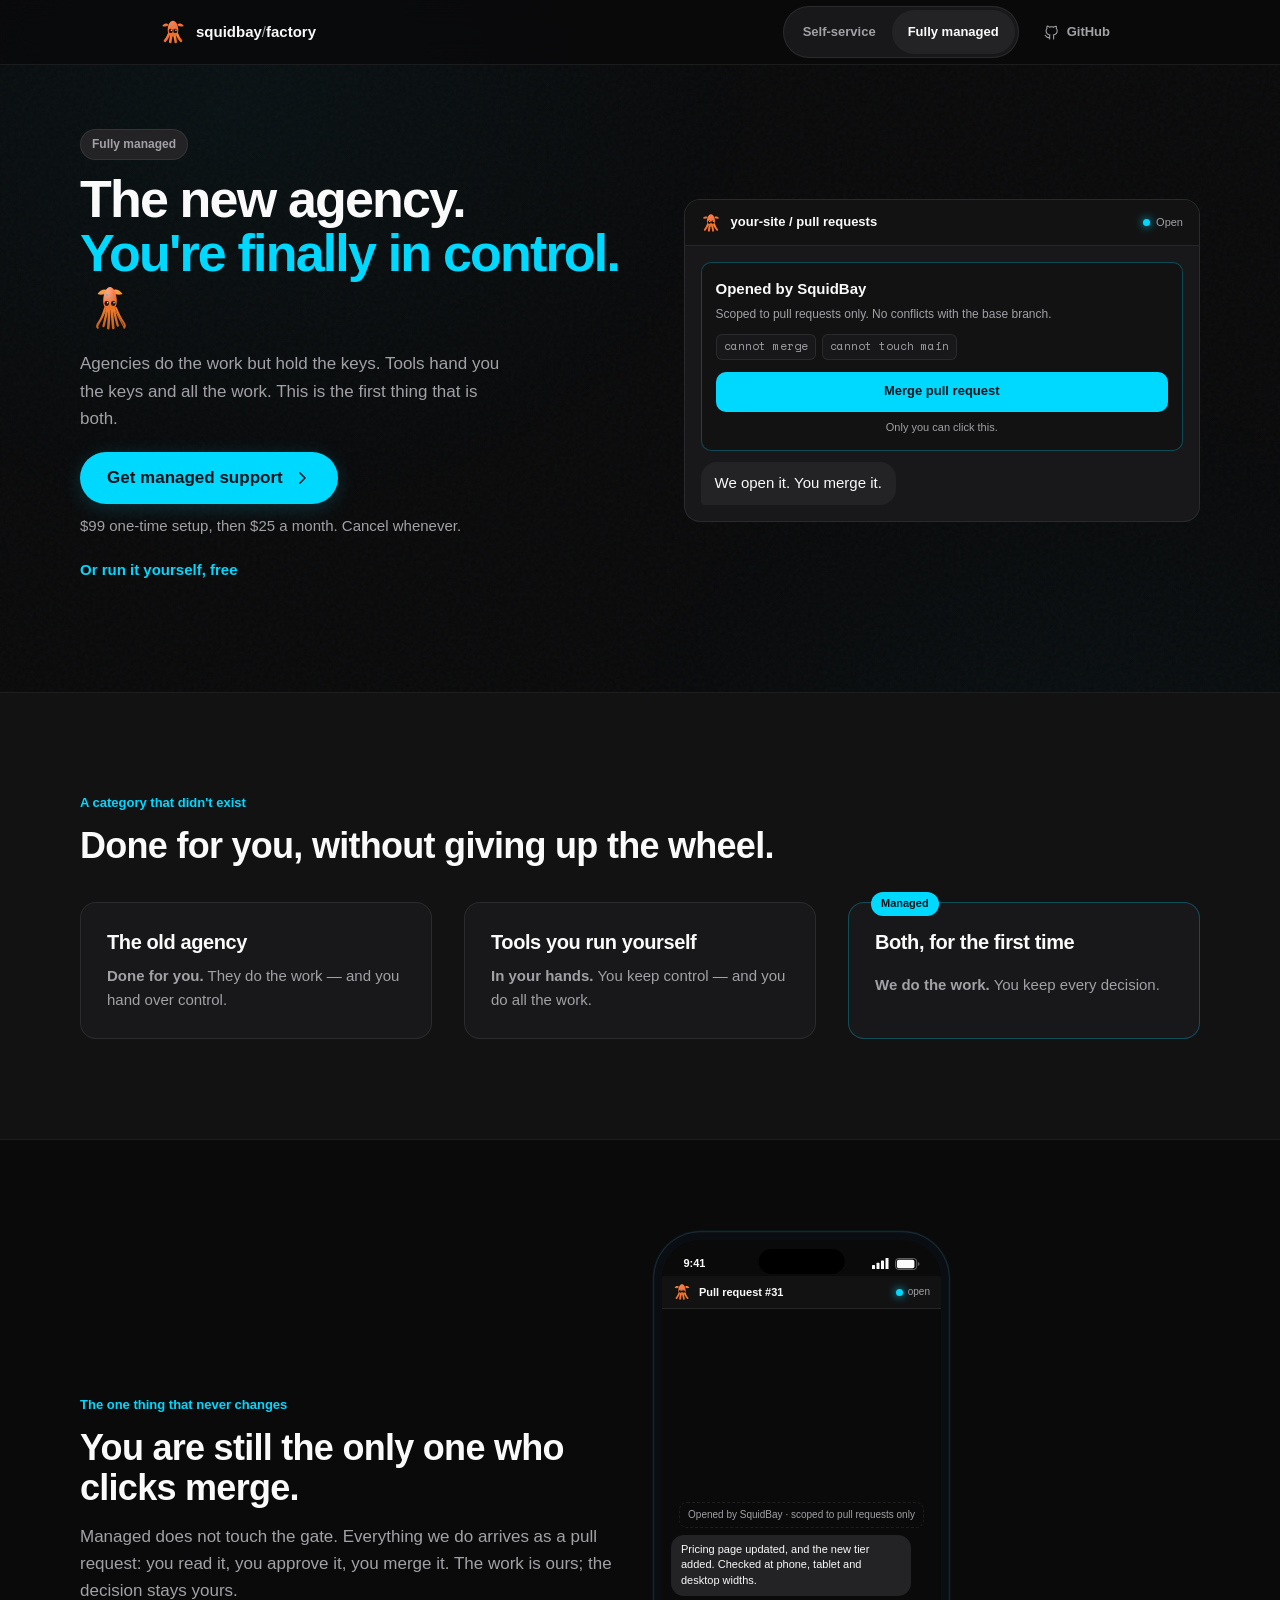
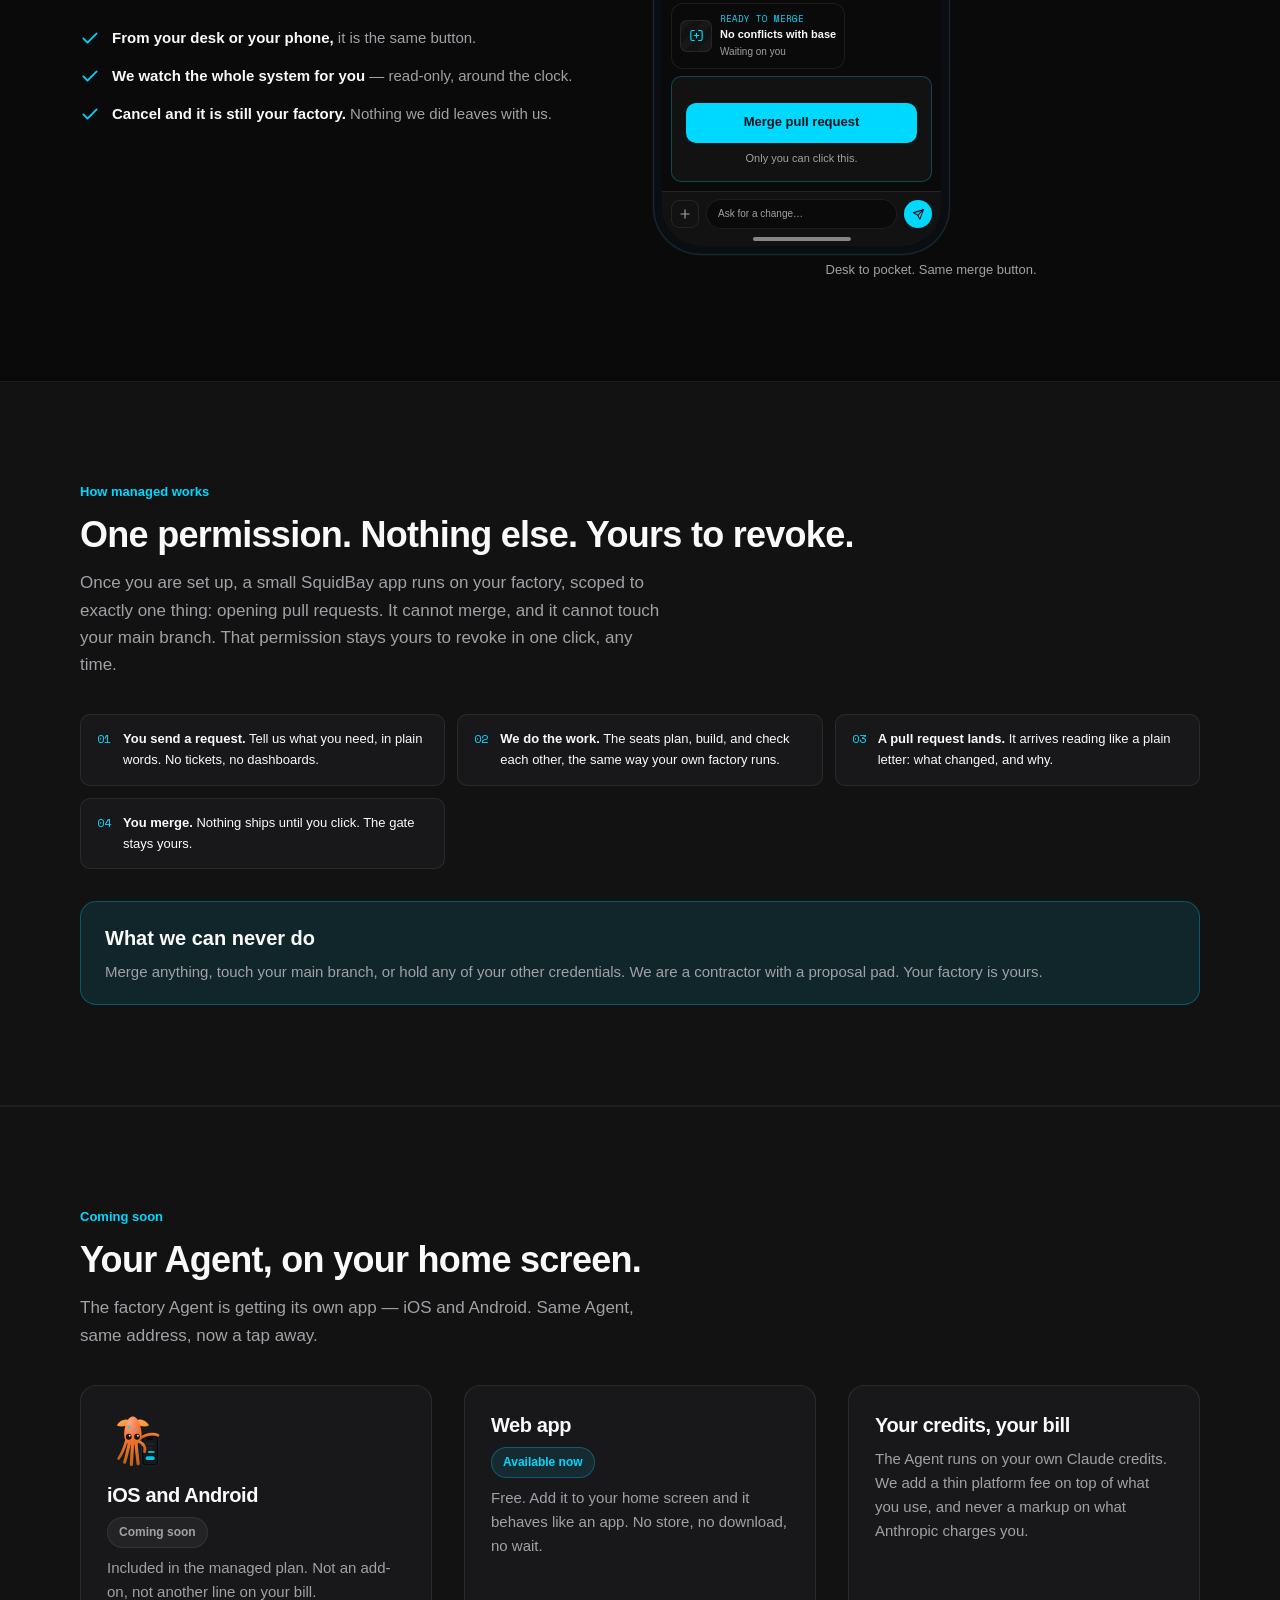
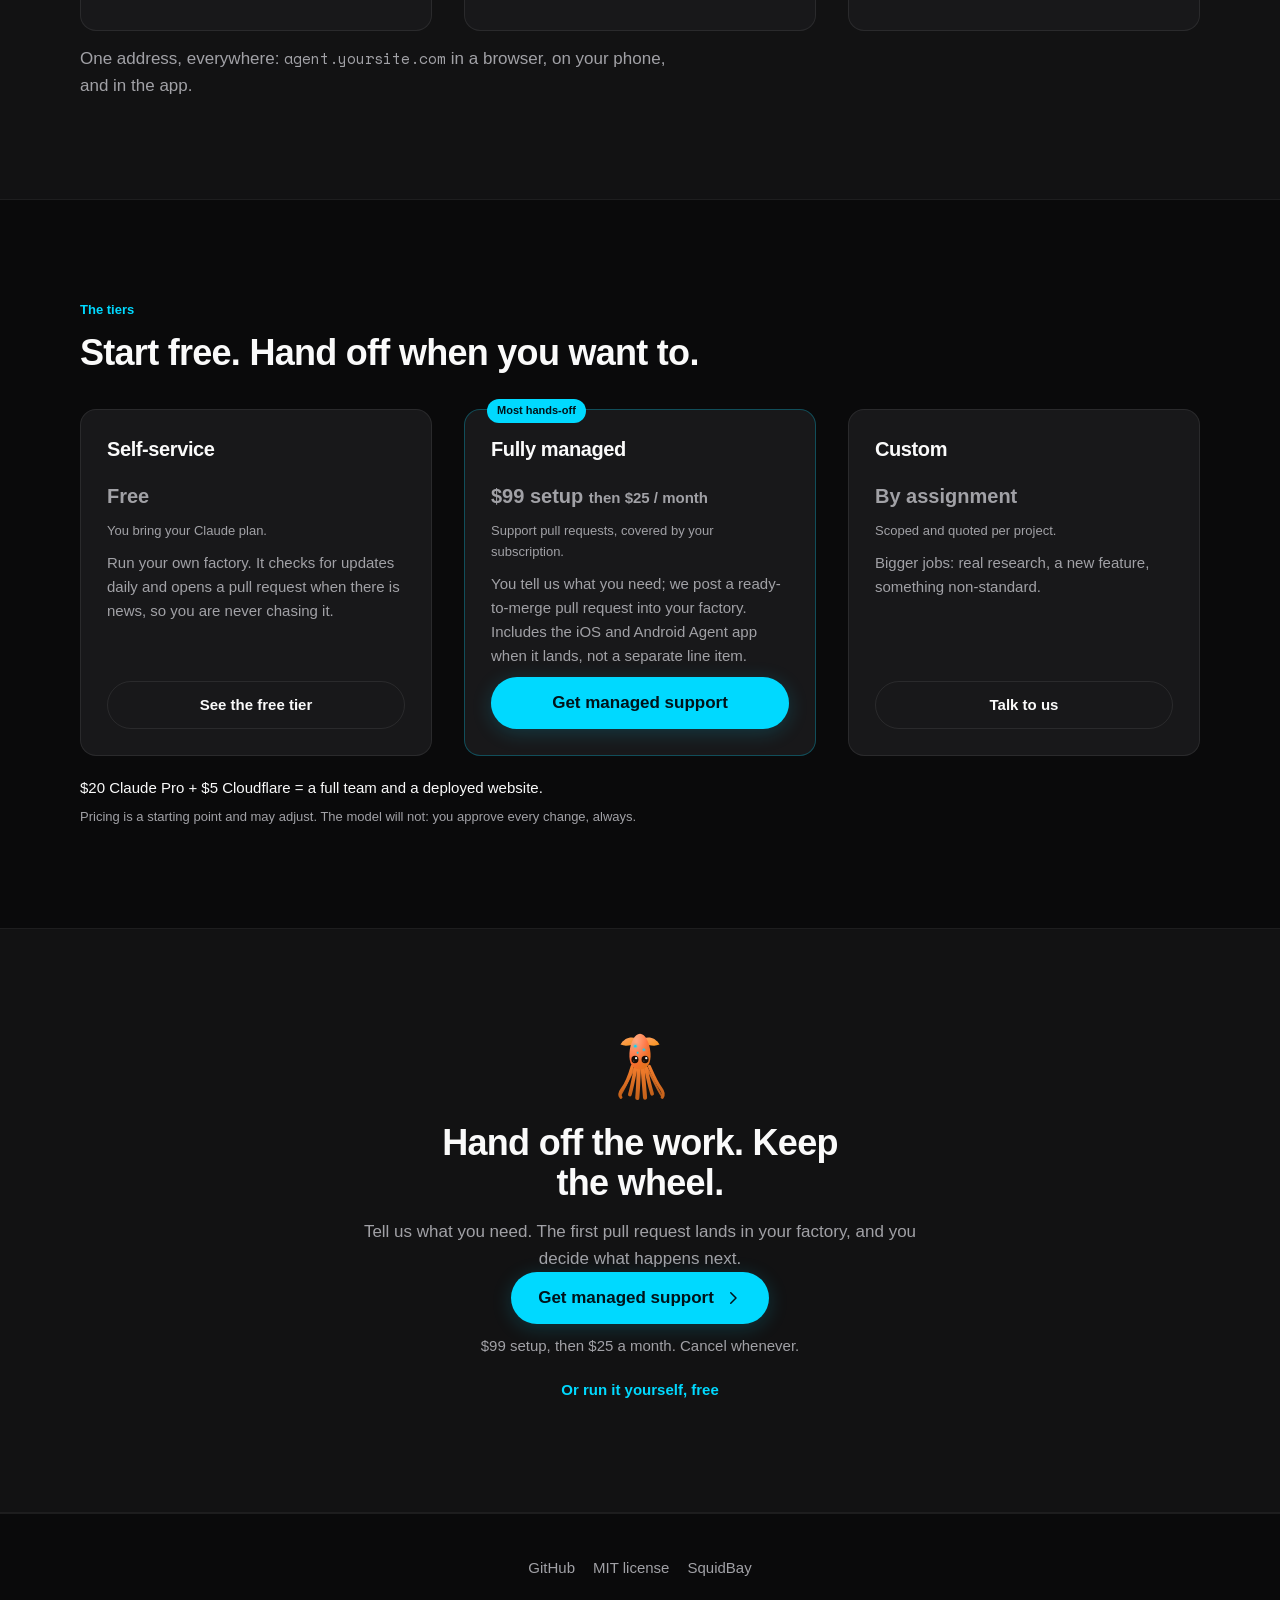
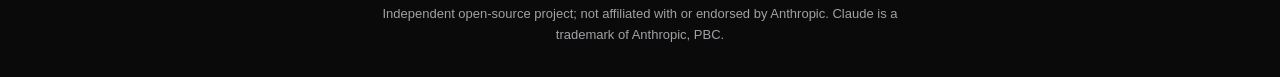
==== commit 81b1553a: "Roll back the font, tighten sizes, restore the real footer The #101 overhaul fixed the layout (secti" ====
--- a/managed.html
+++ b/managed.html
@@ -295,7 +295,14 @@
 
 </main>
 
-<footer>Built by Claude · Directed by humans · Runs forever</footer>
+<footer>
+  <nav aria-label="Footer">
+    <a href="https://github.com/squidbay/factory">GitHub</a>
+    <a href="https://github.com/squidbay/factory/blob/main/LICENSE">MIT license</a>
+    <a href="https://squidbay.io">SquidBay</a>
+  </nav>
+  <p class="legal">Independent open-source project; not affiliated with or endorsed by Anthropic. Claude is a trademark of Anthropic, PBC.</p>
+</footer>
 
 <div id="chatRoot" data-chat-enabled="false" data-endpoint="https://api.squidbay.io/chat" data-product="factory"></div>
 
--- a/assets/css/factory.css
+++ b/assets/css/factory.css
@@ -49,12 +49,12 @@
   --accent-line: rgba(0, 217, 255, .28);
 
   /* Type */
-  --font: 'Figtree', -apple-system, BlinkMacSystemFont, 'Segoe UI', Roboto, sans-serif;
+  --font: -apple-system, BlinkMacSystemFont, 'Segoe UI', Roboto, Helvetica, Arial, sans-serif;
   --mono: 'Space Mono', ui-monospace, SFMono-Regular, Menlo, monospace;
 
   /* The whole ladder. Eight rungs per viewport, and nothing outside them. */
-  --t-display: 58px;
-  --t-h2: 42px;
+  --t-display: 52px;
+  --t-h2: 36px;
   --t-h3: 20px;
   --t-body: 17px;
   --t-small: 15px;
@@ -296,8 +296,13 @@
 footer {
   position: relative; z-index: 1;
   padding: 32px var(--pad-x); border-top: 1px solid var(--rule);
-  color: var(--text-muted); font-size: var(--t-small); text-align: center;
-}
+  color: var(--text-muted); font-size: var(--t-small);
+  display: flex; flex-direction: column; gap: 14px; align-items: center; text-align: center;
+}
+footer nav { display: flex; gap: 18px; flex-wrap: wrap; justify-content: center; }
+footer nav a { color: var(--text-muted); text-decoration: none; display: inline-flex; align-items: center; min-height: 44px; }
+footer nav a:hover { color: var(--accent); }
+footer .legal { font-size: var(--t-label); max-width: 72ch; line-height: 1.6; }
 
 /* ============================================================== §1 hero === */
 .hero { padding-top: 64px; }
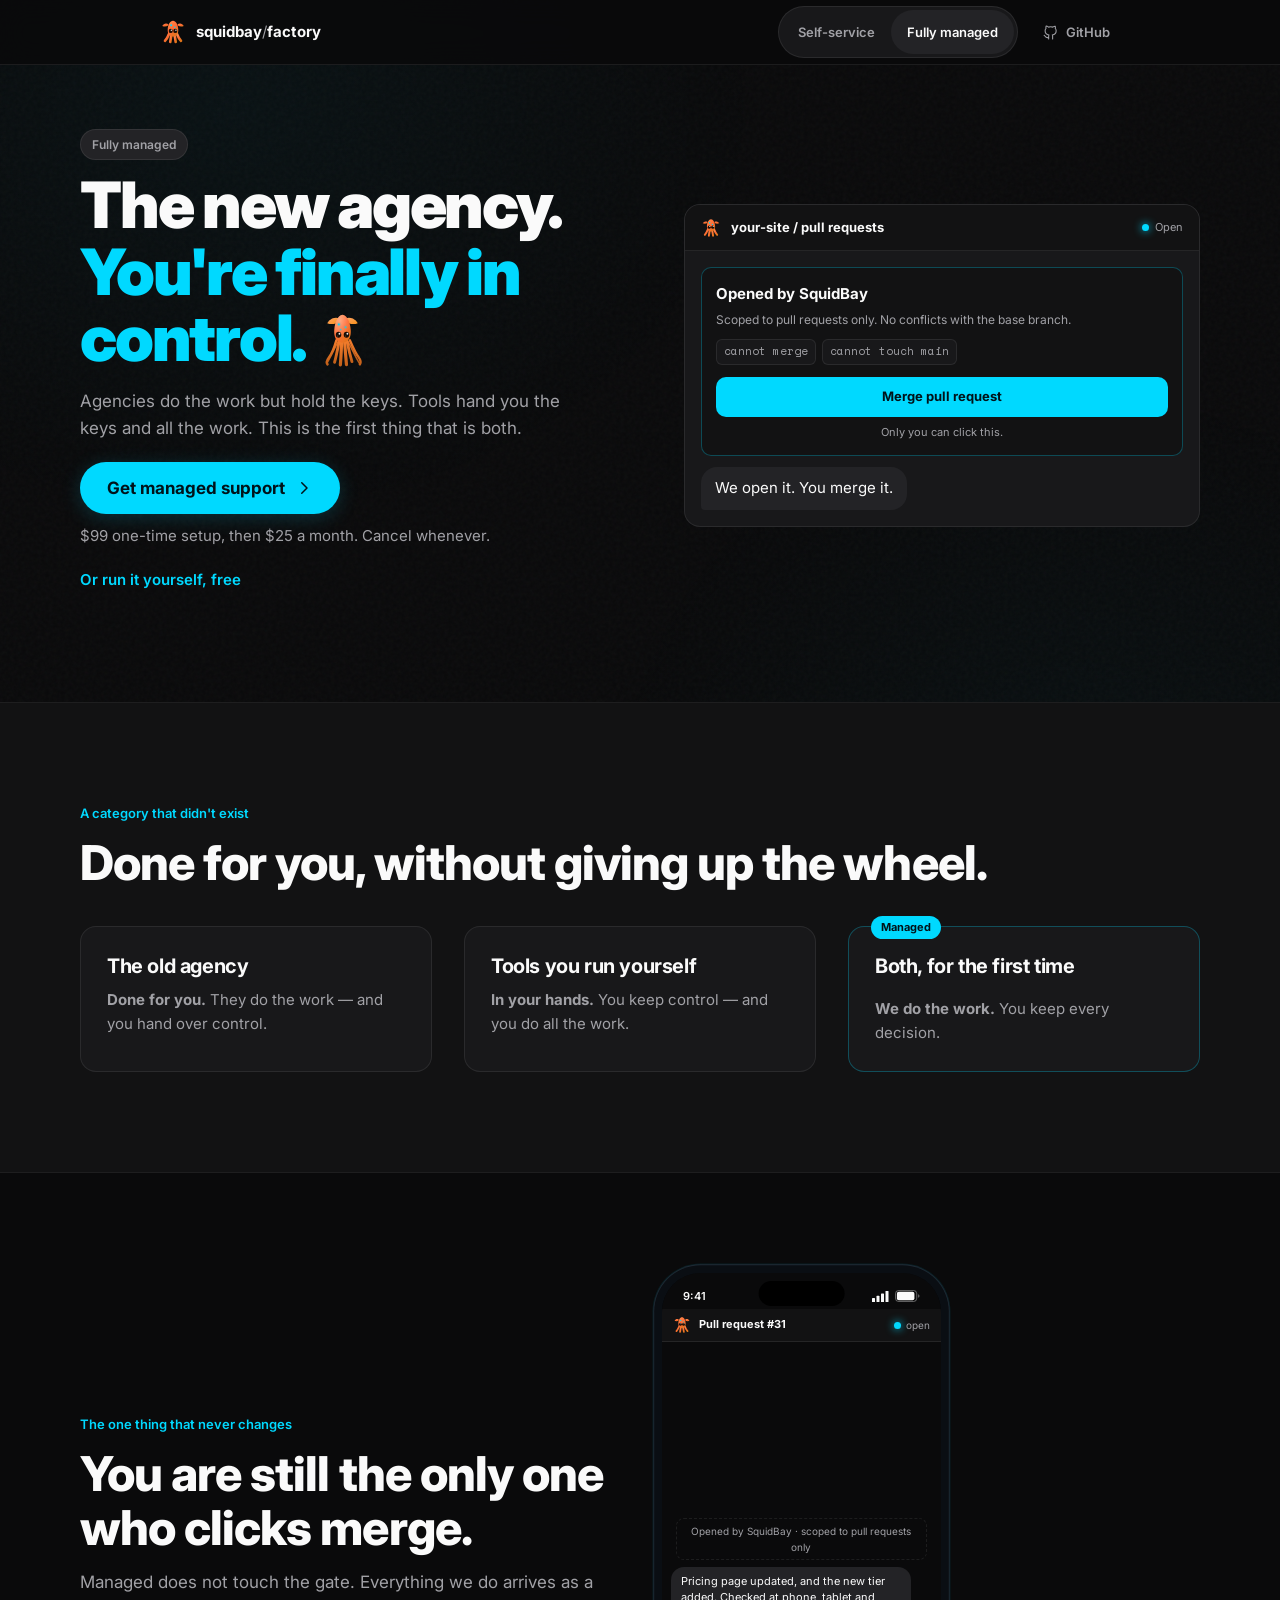
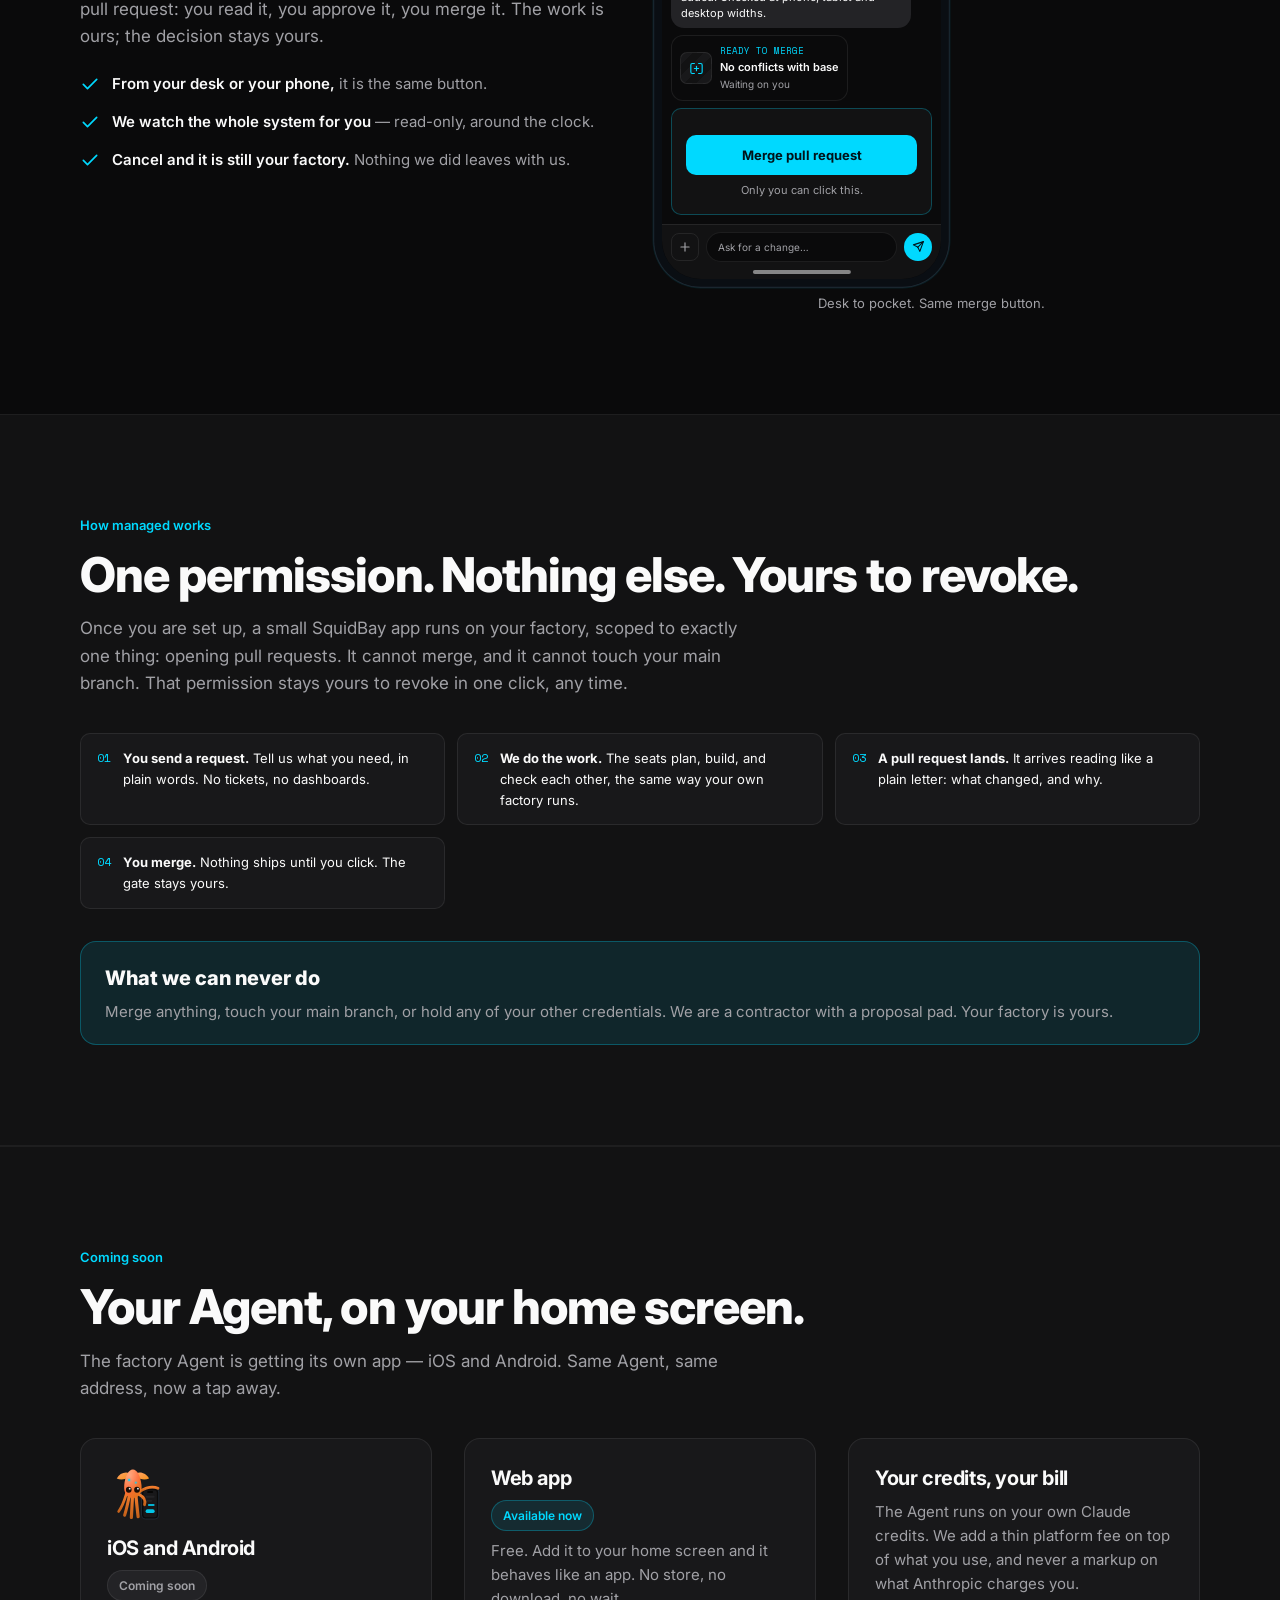
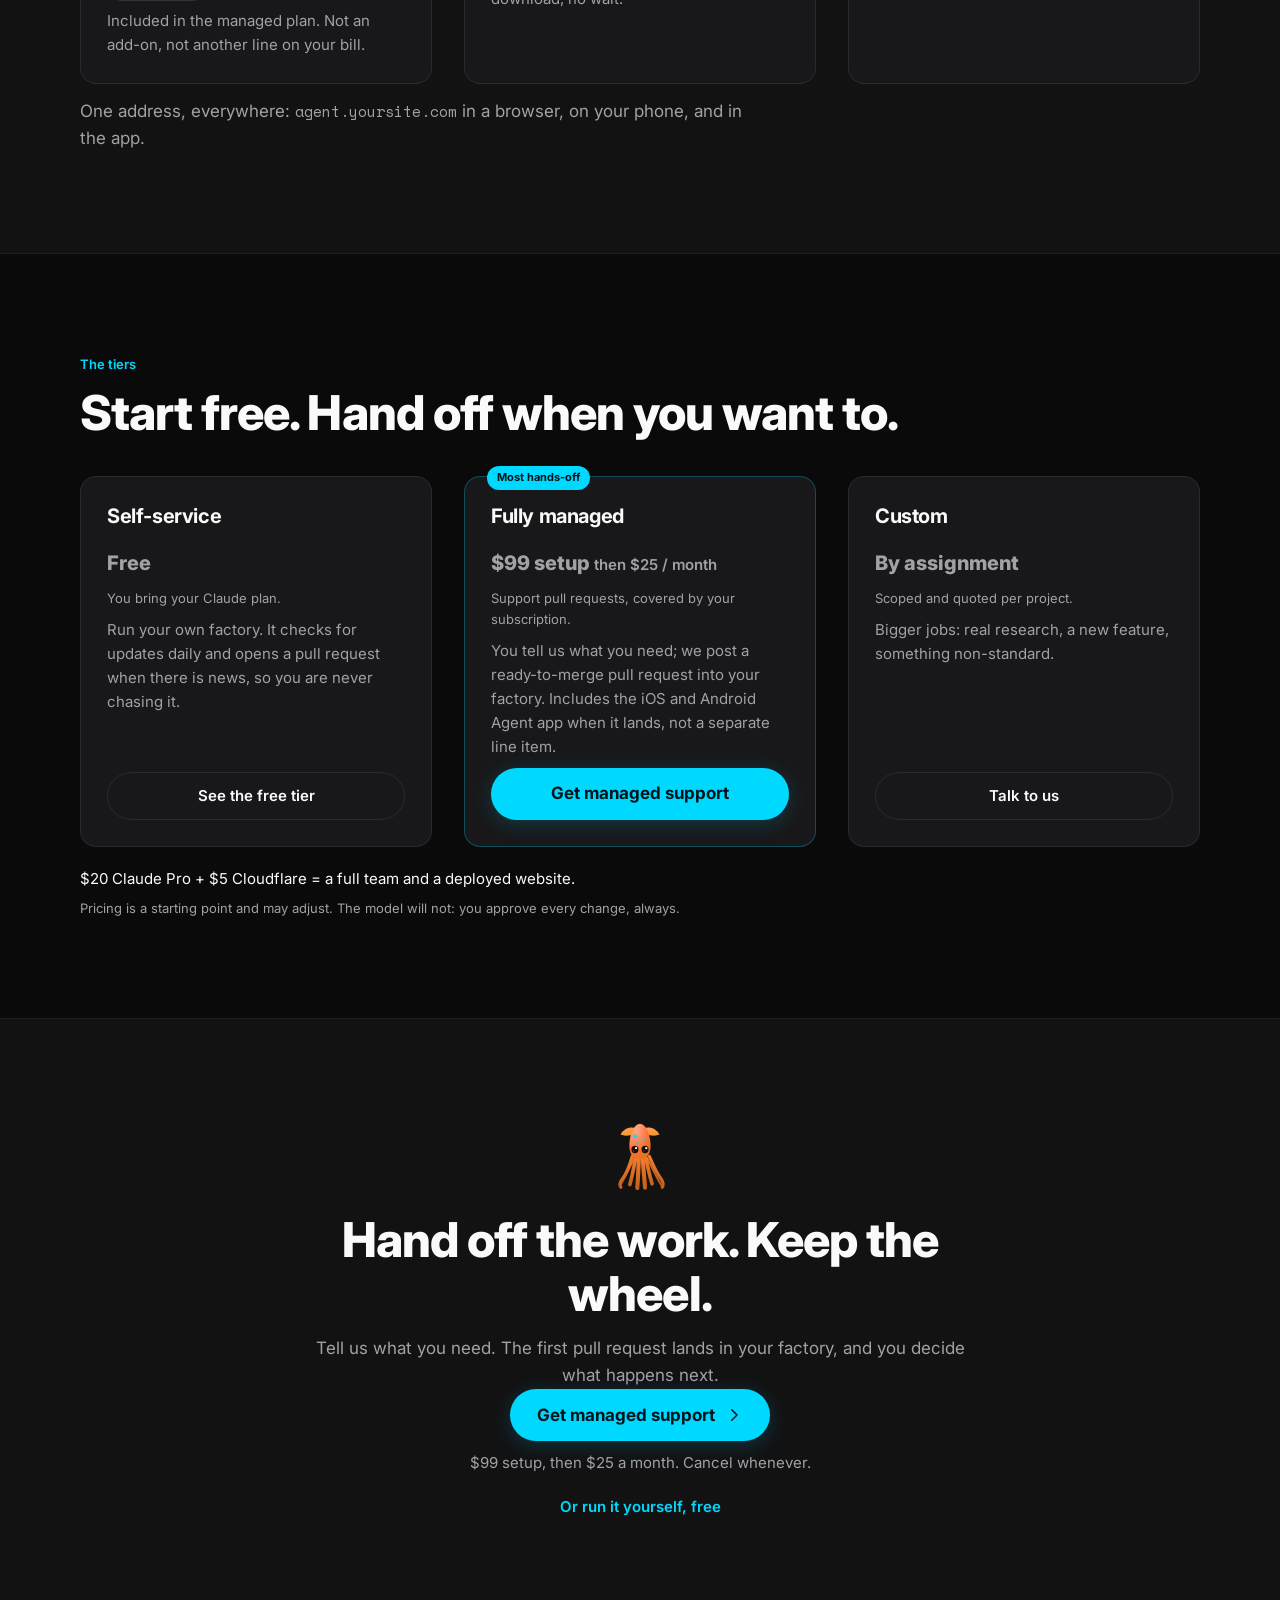
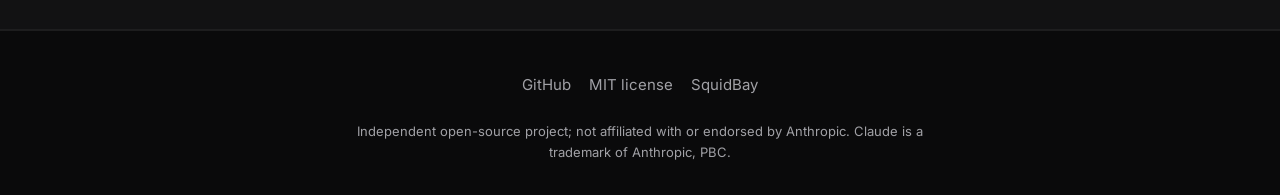
==== commit 708b7b8d: "Match squidbay.io branding: Inter font, its type clamps, green->cyan bubbles Andrew: make the factor" ====
--- a/managed.html
+++ b/managed.html
@@ -27,6 +27,9 @@
 <meta name="twitter:description" content="The new agency. You're finally in control. We do the work; you still click merge.">
 <meta name="twitter:image" content="https://factory.squidbay.io/managed-og.png?v=3">
 
+<link rel="preconnect" href="https://fonts.googleapis.com">
+<link rel="preconnect" href="https://fonts.gstatic.com" crossorigin>
+<link href="https://fonts.googleapis.com/css2?family=Space+Mono:wght@400;700&family=Inter:wght@400;500;600;700;800;900&display=swap" rel="stylesheet">
 <link rel="stylesheet" href="assets/css/factory.css">
 </head>
 <body>
--- a/assets/css/factory.css
+++ b/assets/css/factory.css
@@ -49,12 +49,12 @@
   --accent-line: rgba(0, 217, 255, .28);
 
   /* Type */
-  --font: -apple-system, BlinkMacSystemFont, 'Segoe UI', Roboto, Helvetica, Arial, sans-serif;
+  --font: 'Inter', -apple-system, BlinkMacSystemFont, 'Segoe UI', Roboto, Helvetica, Arial, sans-serif;
   --mono: 'Space Mono', ui-monospace, SFMono-Regular, Menlo, monospace;
 
   /* The whole ladder. Eight rungs per viewport, and nothing outside them. */
-  --t-display: 52px;
-  --t-h2: 36px;
+  --t-display: clamp(2.25rem, 5vw, 4rem); /* match squidbay.io h1 */
+  --t-h2: clamp(2rem, 4.5vw, 3rem); /* match squidbay.io h2 */
   --t-h3: 20px;
   --t-body: 17px;
   --t-small: 15px;
@@ -80,13 +80,13 @@
 
 @media (max-width: 1023px) {
   :root {
-    --t-display: 44px; --t-h2: 34px;
+    
     --pad-y: 88px; --pad-x: 48px; --gap: 28px;
   }
 }
 @media (max-width: 767px) {
   :root {
-    --t-display: 38px; --t-h2: 30px; --t-h3: 19px;
+    --t-h3: 19px;
     --pad-y: 60px; --pad-x: 24px; --gap: 16px;
   }
 }
@@ -98,7 +98,7 @@
    of this sheet, under "landscape phone". */
 @media (orientation: landscape) and (max-height: 540px) {
   :root {
-    --t-display: 30px; --t-h2: 22px; --t-h3: 15px;
+    --t-h3: 15px;
     --t-body: 14px; --t-small: 13px; --t-label: 12px; --t-micro: 11px;
     --pad-y: 26px; --pad-x: 28px; --gap: 12px;
   }
@@ -151,8 +151,8 @@
 }
 
 /* -------------------------------------------------------------- bubbles --- */
-/* Ported from squidbay/squidbay (css/styles.css .abyss-bubble), retinted to
-   the one accent hue so no second colour re-enters. The spawner in
+/* Ported from squidbay/squidbay (css/styles.css .abyss-bubble) — the exact
+   green->cyan abyss gradient, matched to squidbay.io branding. The spawner in
    factory.js gates itself on prefers-reduced-motion; the source did not. */
 .abyss-bubbles {
   position: fixed; inset: 0; overflow: hidden;
@@ -161,11 +161,11 @@
 .abyss-bubble {
   position: absolute; bottom: -20px; border-radius: 50%;
   background: radial-gradient(circle at 30% 30%,
-    rgba(0, 217, 255, .15),
+    rgba(0, 255, 136, .15),
     rgba(0, 217, 255, .08) 40%,
     rgba(0, 217, 255, .03) 70%,
     transparent 100%);
-  border: 1px solid rgba(0, 217, 255, .12);
+  border: 1px solid rgba(0, 255, 136, .12);
   animation: bubbleRise linear forwards;
   will-change: transform;
 }
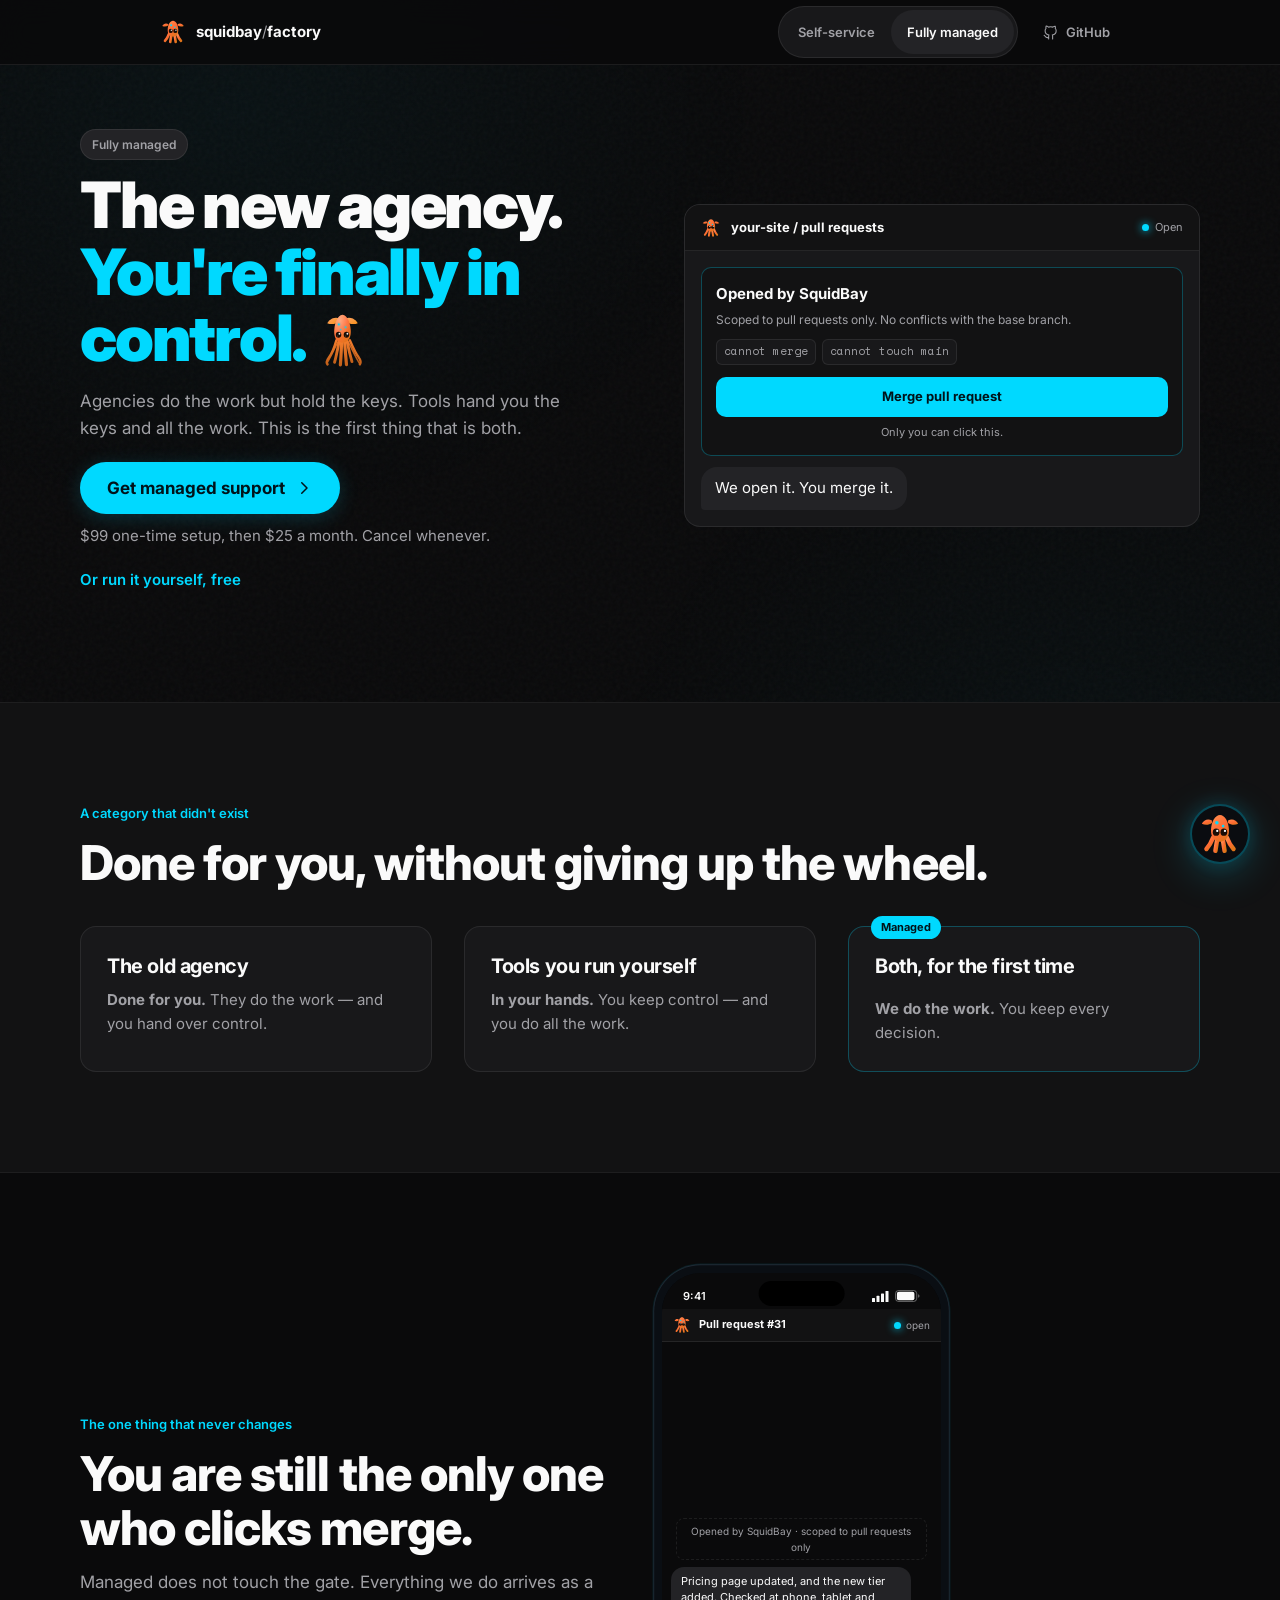
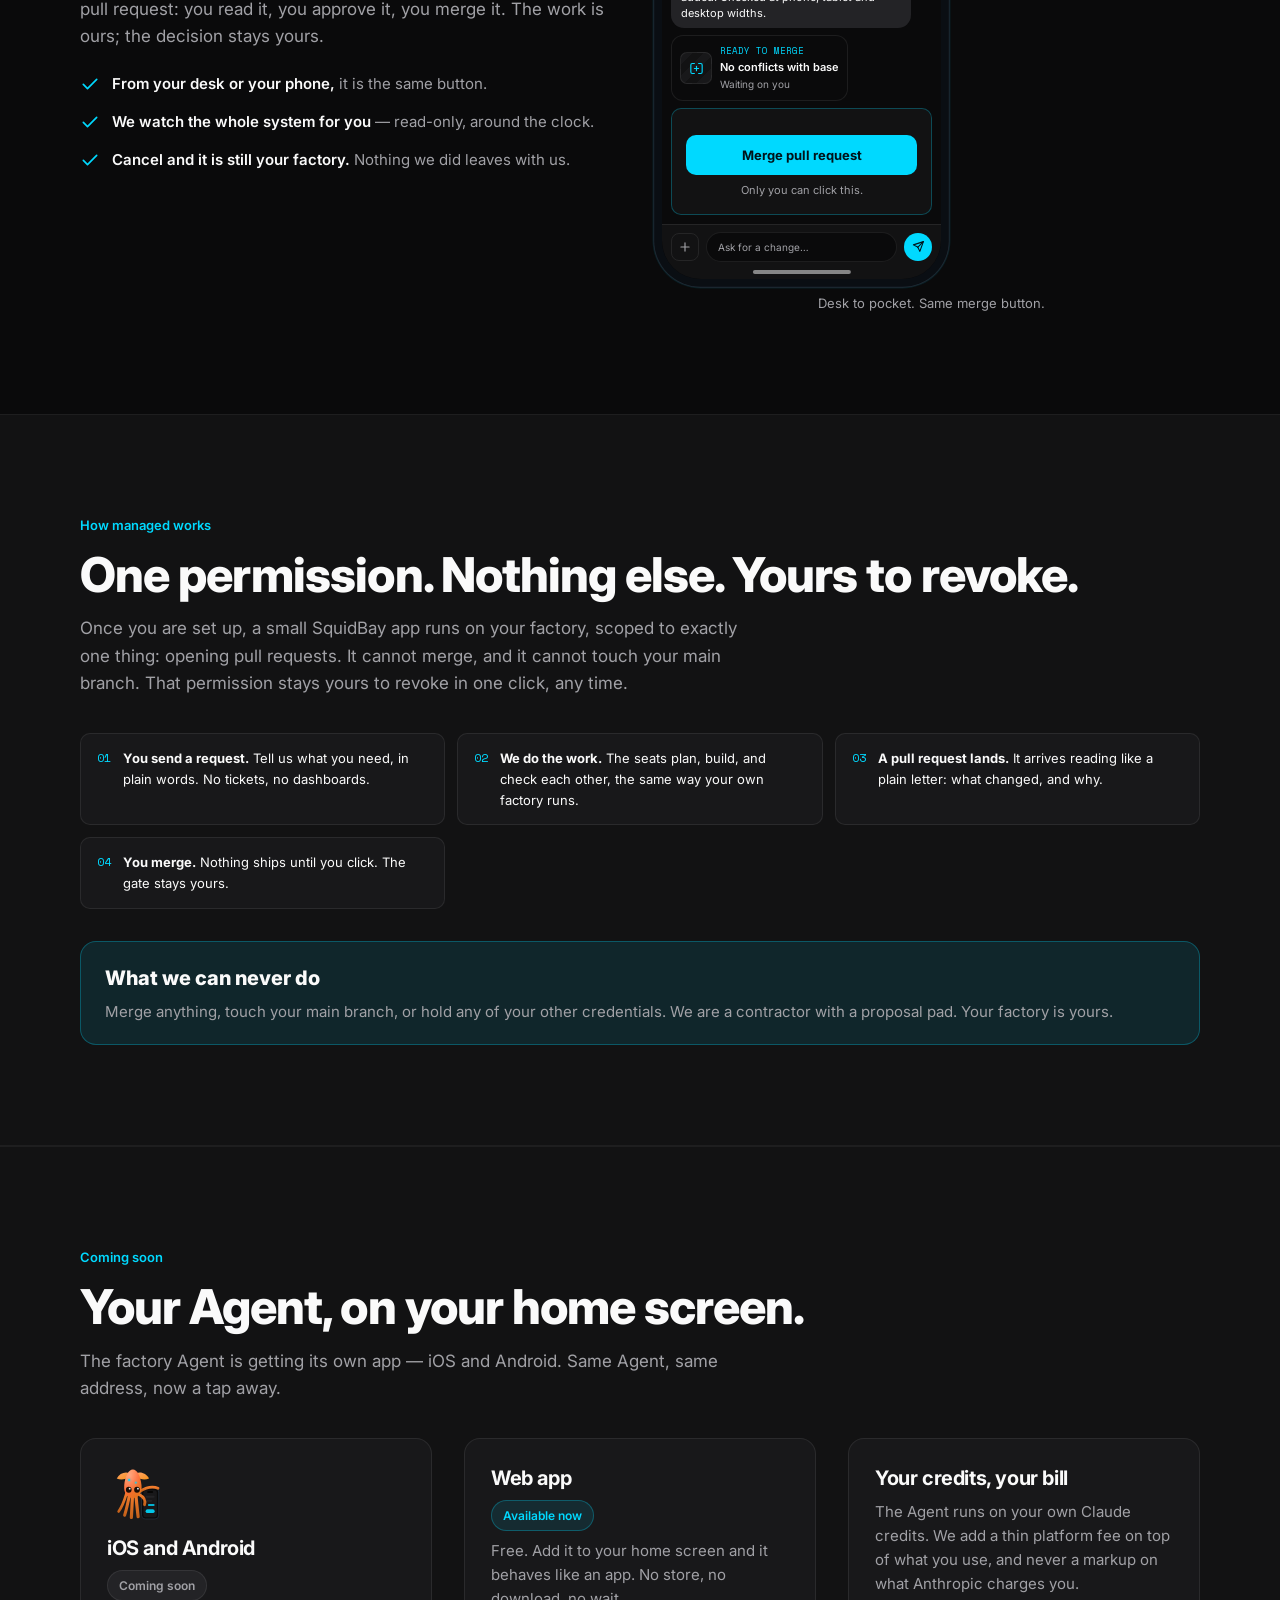
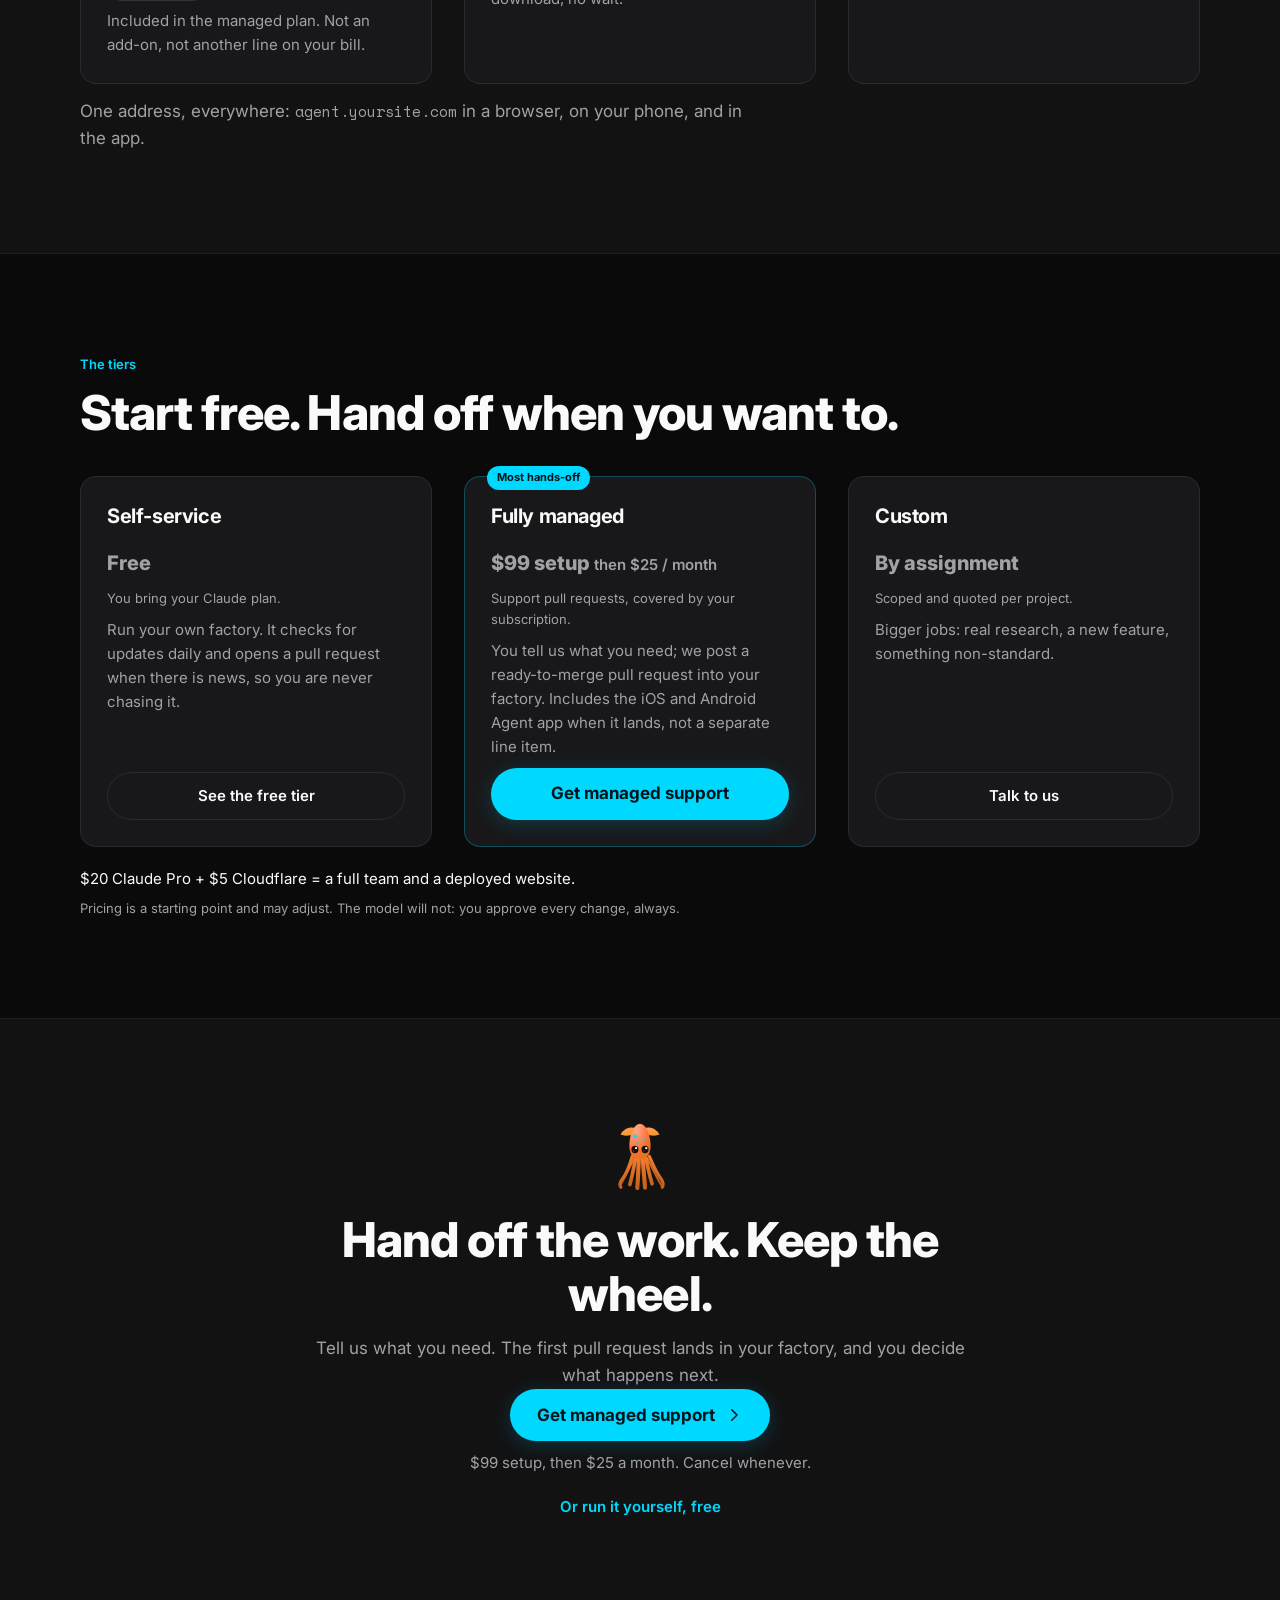
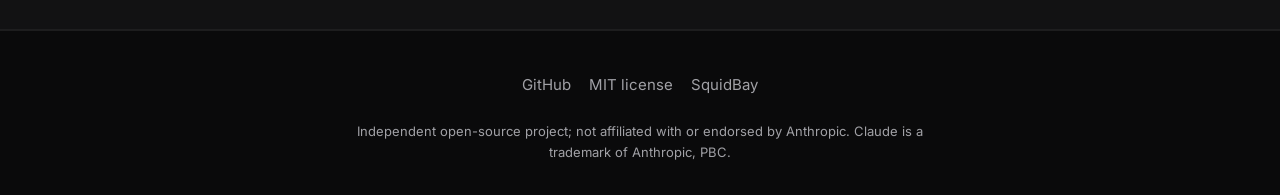
==== commit c328b0bd: "Chat widget, live app demos, the Agent section, and the factory scene WHAT  - The chat widget is the" ====
--- a/managed.html
+++ b/managed.html
@@ -31,6 +31,7 @@
 <link rel="preconnect" href="https://fonts.gstatic.com" crossorigin>
 <link href="https://fonts.googleapis.com/css2?family=Space+Mono:wght@400;700&family=Inter:wght@400;500;600;700;800;900&display=swap" rel="stylesheet">
 <link rel="stylesheet" href="assets/css/factory.css">
+<link rel="stylesheet" href="assets/css/squidbot.css">
 </head>
 <body>
 <a class="skip" href="#main">Skip to content</a>
@@ -307,8 +308,36 @@
   <p class="legal">Independent open-source project; not affiliated with or endorsed by Anthropic. Claude is a trademark of Anthropic, PBC.</p>
 </footer>
 
-<div id="chatRoot" data-chat-enabled="false" data-endpoint="https://api.squidbay.io/chat" data-product="factory"></div>
+<!-- ===================================================== SquidBot ==========
+     The same ported widget the self-service page carries. See index.html for
+     the note on what changed from squidbay/squidbay components/chatbot.html. -->
+<div class="chatbot-container">
+    <div class="chatbot-label">
+        <span class="chatbot-label-title">
+            <img src="assets/img/squid/squid-mark.svg" alt="" width="18" height="18" style="border-radius:4px;vertical-align:middle;margin-right:4px;"> Ask SquidBot
+        </span>
+        <span class="chatbot-label-subtitle">Chief Squid Officer</span>
+    </div>
+    <button class="chatbot-btn" id="squidbotBtn" aria-label="Open SquidBot - Chief Squid Officer">
+        <span class="chatbot-btn-icon"><img src="assets/img/squid/squid-mark.svg" alt="SquidBot"></span>
+        <span class="chatbot-btn-text">SquidBot</span>
+    </button>
+</div>
+
+<div class="chatbot-window" id="squidbotWindow">
+    <div class="chatbot-header">
+        <span class="chatbot-title"><img src="assets/img/squid/squid-mark.svg" alt="" width="20" height="20" style="border-radius:4px;vertical-align:middle;margin-right:4px;"> SquidBot <span style="font-size: 0.7em; opacity: 0.7;">Chief Squid Officer</span></span>
+        <button class="chatbot-close" id="squidbotClose" aria-label="Close chat">&times;</button>
+    </div>
+    <div class="chatbot-messages" id="squidbotMessages">
+    </div>
+    <div class="chatbot-input-area">
+        <textarea class="chatbot-input" id="squidbotInput" placeholder="Ask SquidBot anything..." rows="1"></textarea>
+        <button class="chatbot-send" id="squidbotSend" aria-label="Send message">Send</button>
+    </div>
+</div>
 
 <script src="assets/js/factory.js" defer></script>
+<script src="assets/js/squidbot.js" defer></script>
 </body>
 </html>
--- a/assets/css/factory.css
+++ b/assets/css/factory.css
@@ -282,7 +282,8 @@
 .tierswitch a[aria-current="page"] { background: var(--ink-600); color: var(--text); }
 .tierswitch a:hover { text-decoration: none; color: var(--text); }
 .nav-gh {
-  display: inline-flex; align-items: center; gap: 7px; min-height: 44px; padding: 0 10px;
+  display: inline-flex; align-items: center; justify-content: center; gap: 7px;
+  min-height: 44px; min-width: 44px; padding: 0 10px;
   color: var(--text-muted); font-size: var(--t-label); font-weight: 600; text-decoration: none;
 }
 .nav-gh:hover { color: var(--text); text-decoration: none; }
@@ -300,7 +301,11 @@
   display: flex; flex-direction: column; gap: 14px; align-items: center; text-align: center;
 }
 footer nav { display: flex; gap: 18px; flex-wrap: wrap; justify-content: center; }
-footer nav a { color: var(--text-muted); text-decoration: none; display: inline-flex; align-items: center; min-height: 44px; }
+footer nav a {
+  color: var(--text-muted); text-decoration: none;
+  display: inline-flex; align-items: center; justify-content: center;
+  min-height: 44px; min-width: 44px;   /* "GitHub" is 42px wide at 13px type */
+}
 footer nav a:hover { color: var(--accent); }
 footer .legal { font-size: var(--t-label); max-width: 72ch; line-height: 1.6; }
 
@@ -470,10 +475,19 @@
 .device-appbar svg { width: 18px; height: 18px; flex: none; }
 .device-appbar .who { font-size: var(--t-tiny); font-weight: 700; }
 .device-appbar .st { margin-left: auto; display: inline-flex; align-items: center; gap: 5px; font-size: 10px; color: var(--text-muted); }
+/* The thread is played back and scrolled by factory.js. flex-end would pin the
+   top of an overflowing column out of scroll reach, so the bottom alignment is
+   done with an auto margin on the first child instead — short threads still
+   sit on the composer, long ones still scroll to the newest message. */
 .device-thread {
   flex: 1; min-height: 0; overflow: hidden;
-  padding: 9px; display: flex; flex-direction: column; gap: 7px; justify-content: flex-end;
-}
+  padding: 9px; display: flex; flex-direction: column; gap: 7px; justify-content: flex-start;
+}
+.device-thread > :first-child { margin-top: auto; }
+/* Without this the messages flex-SHRINK to fit instead of overflowing, so
+   scrollHeight never exceeds the box and the thread silently stops scrolling —
+   it just squashes. Measured: 9 messages, scrollHeight stuck at 424. */
+.device-thread > * { flex: none; }
 .device-day { align-self: center; font-size: 10px; color: var(--text-muted); padding: 2px 0 4px; }
 .device-thread .bub { max-width: 92%; padding: 7px 10px; border-radius: 13px; font-size: var(--t-tiny); line-height: 1.42; }
 .device-sys {
@@ -572,6 +586,143 @@
 .portrait svg, .portrait img { width: min(100%, 330px, 46vh); height: auto; }
 @media (orientation: landscape) and (max-height: 540px) { .portrait svg, .portrait img { width: min(100%, 176px); } }
 
+/* The Agent's section is an explicit grid rather than the generic .split,
+   because the upsell has to be able to move: under the prose on a desk,
+   beside it on a sideways phone where the vertical budget is 390px. Named
+   areas make that a one-line change per breakpoint instead of a reflow. */
+.agent-split {
+  grid-template-columns: minmax(0, 1fr) minmax(0, 1fr);
+  grid-template-areas: "copy portrait" "upsell portrait";
+  align-content: center;
+}
+.agent-copy { grid-area: copy; }
+.agent-split .upsell { grid-area: upsell; }
+.agent-split .portrait { grid-area: portrait; }
+@media (max-width: 1023px) {
+  .agent-split { grid-template-columns: minmax(0, 1fr); grid-template-areas: "portrait" "copy" "upsell"; }
+}
+
+/* The managed upsell. It lives in the Agent's section and nowhere else — the
+   two things we do for you, and one quiet way through to the managed page. */
+.upsell {
+  margin-top: 20px; padding: 18px 20px;
+  border: 1px solid var(--accent-line); border-radius: var(--radius);
+  background: var(--accent-soft);
+}
+.upsell .k { display: block; font-size: var(--t-label); font-weight: 700; color: var(--accent); }
+.upsell-row {
+  display: flex; gap: 11px; align-items: flex-start; margin-top: 11px;
+  font-size: var(--t-small); color: var(--text-muted);
+}
+.upsell-row b { color: var(--text); font-weight: 600; }
+.upsell-row .ico { margin-top: 2px; }
+.upsell .btn-ghost { margin-top: 15px; }
+@media (max-width: 767px) {
+  .upsell { margin-top: 14px; padding: 13px 15px; }
+  .upsell-row { margin-top: 8px; font-size: var(--t-label); line-height: 1.45; }
+  .upsell .btn-ghost { margin-top: 11px; width: 100%; max-width: 100%; }
+}
+@media (orientation: landscape) and (max-height: 540px) {
+  .upsell { margin-top: 12px; padding: 11px 13px; }
+  .upsell-row { margin-top: 7px; font-size: var(--t-micro); }
+  .upsell .btn-ghost { margin-top: 9px; min-height: 44px; }
+}
+
+/* ============================================== §7 feel it yourself ======
+   The two standalone mocks, live in an iframe rather than pictured. Each mock
+   is authored for a fixed viewport (a phone, a desk), so the frame keeps that
+   viewport and factory.js scales the whole thing down to whatever room the
+   column has. Nothing inside the mock ever learns it was resized. */
+/* Copy left, live app right — the same split the demo phone and the Agent use,
+   so this section fills its width instead of leaving a screen of dead air
+   beside a centred phone. Stacks below 768. */
+.feel-grid {
+  display: grid; gap: 44px; align-items: center;
+  grid-template-columns: minmax(0, 44fr) minmax(0, 56fr);
+}
+@media (max-width: 767px) { .feel-grid { grid-template-columns: minmax(0, 1fr); gap: 18px; } }
+.feel-cap { margin-top: 18px; text-align: left; }
+@media (max-width: 767px) { .feel-cap { margin-top: 0; font-size: var(--t-micro); } }
+.feel-tabs { display: flex; gap: 8px; margin-bottom: 18px; flex-wrap: wrap; }
+.feel-tab {
+  min-height: 44px; padding: 0 17px; border-radius: var(--radius-pill);
+  background: transparent; border: 1px solid var(--rule); color: var(--text-muted);
+  font-size: var(--t-label); font-weight: 600; cursor: pointer;
+  transition: border-color .15s ease, color .15s ease;
+}
+.feel-tab[aria-selected="true"] { border-color: var(--accent-line); color: var(--accent); background: var(--accent-soft); }
+.feel-stage { display: flex; justify-content: center; }
+.feel-pane { width: 100%; display: flex; justify-content: center; }
+.feel-pane[hidden] { display: none; }
+.feel-fit {
+  position: relative; overflow: hidden; margin: 0 auto; max-width: 100%;
+  border-radius: var(--radius); background: var(--ink-900);
+}
+.feel-fit-desktop { border: 1px solid var(--rule); }
+.feel-fit iframe {
+  border: 0; display: block; transform-origin: top left;
+  /* width/height/transform are set by factory.js from the frame's own
+     data-vw / data-vh, so the mock always renders at its authored size. */
+}
+
+/* ========================================== §11 apps — the store badges ==
+   Not links and not the stores' own artwork: there is nothing to download
+   yet. They read as badges, they are named honestly, and they go live the day
+   the listings do. */
+.apps-grid {
+  display: grid; gap: 44px; align-items: center;
+  grid-template-columns: minmax(0, 1fr) minmax(0, 360px);
+}
+@media (max-width: 1023px) { .apps-grid { grid-template-columns: minmax(0, 1fr); gap: 24px; } }
+@media (max-width: 1023px) { .apps-grid .portrait { order: -1; } }
+.stores { display: flex; flex-wrap: wrap; gap: 12px; margin-top: 22px; }
+.store {
+  display: inline-flex; align-items: center; gap: 12px;
+  min-height: 56px; padding: 0 20px; border-radius: var(--radius-sm);
+  background: var(--ink-700); border: 1px solid var(--rule); color: var(--text-muted);
+}
+.store .glyph { display: inline-flex; flex: none; color: var(--text-muted); }
+.store .tx { display: flex; flex-direction: column; line-height: 1.2; min-width: 0; }
+.store .k { font-size: var(--t-tiny); }
+.store .n { font-size: var(--t-h3); font-weight: 700; color: var(--text); letter-spacing: -.01em; }
+@media (max-width: 480px) { .stores { flex-direction: column; } .store { width: 100%; } }
+@media (orientation: landscape) and (max-height: 540px) {
+  .apps-grid { grid-template-columns: minmax(0, 1fr) minmax(0, 220px); gap: 24px; }
+  .apps-grid .portrait { order: 0; }
+  .stores { margin-top: 12px; gap: 8px; }
+  .store { min-height: 44px; padding: 0 13px; gap: 9px; }
+  .store .n { font-size: var(--t-small); }
+}
+
+/* ================================================= the factory scene =====
+   Restored from the pre-#101 pages. Four diegetic animations and one squid
+   slot; see the comment beside the markup in index.html for the swap
+   contract Designer works to. */
+.floor { margin: 0 0 8px; }
+.floor figcaption { margin-top: 10px; text-align: center; font-size: var(--t-label); color: var(--text-muted); }
+/* The scene is 900x460, so its height is its width / 1.957. Capping the width
+   against the viewport height is what keeps the closer inside one screen —
+   without it the scene alone ate 1.6 screens on a sideways phone. */
+.factory-scene { position: relative; width: 100%; max-width: min(780px, 62vh); margin: 0 auto; }
+.factory-scene svg { display: block; width: 100%; height: auto; overflow: visible; }
+/* THE SQUID SLOT. A fixed box on the ground line beside the door. Designer
+   replaces the <img> inside it; these numbers do not need to change. */
+.scene-squid {
+  position: absolute; left: 13%; bottom: 8.4%; width: 15%; height: 33%;
+  display: flex; align-items: flex-end; justify-content: center; pointer-events: none;
+}
+.scene-squid img { width: auto; height: 100%; max-width: 100%; object-fit: contain; animation: idle 1.8s ease-in-out infinite; }
+@keyframes f-smoke { 0% { transform: translate(0, 0) scale(0.55); opacity: 0; } 12% { opacity: 0.4; } 70% { opacity: 0.22; } 100% { transform: translate(28px, -150px) scale(1.7); opacity: 0; } }
+@keyframes f-spark { 0% { transform: translate(0, 0); opacity: 0; } 15% { opacity: 0.9; } 100% { transform: translate(18px, -180px); opacity: 0; } }
+@keyframes f-cube  { 0% { transform: translateX(0); opacity: 0; } 10% { opacity: 1; } 90% { opacity: 1; } 100% { transform: translateX(206px); opacity: 0; } }
+@keyframes f-window { 0%, 90%, 100% { opacity: 0.95; } 95% { opacity: 0.7; } }
+@media (max-width: 767px) { .floor { margin-bottom: 4px; } .floor figcaption { margin-top: 7px; font-size: var(--t-micro); } }
+@media (orientation: landscape) and (max-height: 540px) {
+  .factory-scene { max-width: min(420px, 44vh); }
+  .floor { margin-bottom: 2px; }
+  .floor figcaption { margin-top: 4px; font-size: var(--t-micro); }
+}
+
 /* =============================================== §6 connector constellation */
 .constellation { position: relative; width: 100%; max-width: min(540px, 54vh); margin: 0 auto; aspect-ratio: 1 / 1; }
 .constellation .ring { position: absolute; inset: 12.1%; border: 1px solid var(--rule); border-radius: 50%; }
@@ -709,40 +860,11 @@
 .closer .cta-row { display: flex; flex-direction: column; align-items: center; gap: 10px; }
 @media (max-width: 767px) { .closer .cta-row { align-items: stretch; } }
 
-/* ============================================== the real chat widget ====== */
-#chatLauncher {
-  position: fixed; right: 20px; bottom: 20px; z-index: 90;
-  width: 56px; height: 56px; border-radius: 50%;
-  background: var(--accent); color: var(--accent-ink);
-  border: none; cursor: pointer; display: flex; align-items: center; justify-content: center;
-  box-shadow: 0 6px 22px rgba(0, 217, 255, .28);
-}
-#chatPanel {
-  position: fixed; right: 20px; bottom: 88px; z-index: 91;
-  width: 380px; max-width: calc(100vw - 40px); height: 560px; max-height: calc(100vh - 140px);
-  background: var(--ink-800); border: 1px solid var(--rule); border-radius: var(--radius);
-  display: none; flex-direction: column; overflow: hidden;
-}
-#chatPanel[data-open="true"] { display: flex; }
-.cw-head { display: flex; align-items: center; gap: 10px; padding: 14px 16px; border-bottom: 1px solid var(--rule); }
-.cw-head .n { font-size: var(--t-small); font-weight: 700; }
-.cw-close { margin-left: auto; width: 44px; height: 44px; border: none; background: transparent; color: var(--text-muted); cursor: pointer; border-radius: 8px; }
-.cw-log { flex: 1; min-height: 0; overflow-y: auto; padding: 14px; display: flex; flex-direction: column; gap: 10px; }
-.cw-foot { display: flex; gap: 8px; padding: 12px; border-top: 1px solid var(--rule); }
-.cw-foot input {
-  flex: 1; min-width: 0; background: var(--ink-900); border: 1px solid var(--rule);
-  border-radius: var(--radius-pill); padding: 12px 16px; color: var(--text);
-  font-family: var(--font); font-size: 16px; outline: none;
-}
-.cw-foot button { width: 46px; height: 46px; flex: none; border: none; border-radius: 50%; background: var(--accent); color: var(--accent-ink); cursor: pointer; }
-@media (max-width: 767px) {
-  #chatPanel {
-    right: 0; left: 0; bottom: 0; width: auto; max-width: none;
-    height: 72vh; max-height: 72vh; border-radius: var(--radius) var(--radius) 0 0;
-    padding-bottom: env(safe-area-inset-bottom);
-  }
-  #chatLauncher { right: 16px; bottom: calc(16px + env(safe-area-inset-bottom)); }
-}
+/* ============================================== the real chat widget ======
+   Deliberately empty. The launcher, panel, bubbles and composer all live in
+   assets/css/squidbot.css now — the ported component from squidbay/squidbay.
+   The hand-rolled #chatLauncher / #chatPanel that used to sit here was a
+   lookalike, and it is gone rather than left to drift out of sync. */
 
 /* ================================================ phone density (<=767) ===
    One block, deliberately placed AFTER every base rule it overrides. These
@@ -895,6 +1017,81 @@
   footer { padding: 18px var(--pad-x); }
 }
 
+/* =============================== section-fit trims (measured, not guessed) ==
+   Every rule below exists because section-fit.py reported the named section
+   over its viewport budget at the named width. They are height cuts only — no
+   copy is removed, and nothing here changes what the page says.
+   -------------------------------------------------------------------------- */
+@media (max-width: 767px) {
+  /* At 390x844: #seats was 14px over, #agent 17px, #skills 26px, #cost 5px,
+     #why-it-works and #apps over before these landed. */
+  section { padding-top: 52px; padding-bottom: 52px; }
+  .sec-head { margin-bottom: 10px; }
+  .seats { gap: 4px; }
+  .seat { padding: 8px 12px; }
+  .seat p { font-size: var(--t-micro); line-height: 1.42; }
+  .gate-band { padding: 11px 14px; margin-top: 10px; }
+  .skills { gap: 3px; }
+  .skill { padding: 6px 11px; }
+  .skill p { font-size: var(--t-micro); line-height: 1.42; }
+  #skills .wrap > .lede { font-size: var(--t-micro); }
+  .why-grid { gap: 14px; }
+  .why-grid p + p { margin-top: 9px; }
+  .gv-realm { padding: 7px 0; }
+  .tiers { gap: 4px; }
+  .tier { padding: 12px; }
+  .split p + p { margin-top: 9px; }
+  /* The Agent portrait is the tall thing in that section on a phone. */
+  #agent .portrait img { width: min(100%, 190px); }
+  .stores { margin-top: 14px; gap: 8px; }
+  .store { min-height: 52px; padding: 0 16px; }
+  #apps .ticks { gap: 8px; margin-top: 12px; }
+  #apps .portrait img { width: min(100%, 132px); }
+  #feel-it .feel-tabs { margin-bottom: 12px; }
+}
+/* A short desktop window. #seats was 3px over at 1280x720, and #agent 14px
+   there / 30px at 1024x768 — on a desk the upsell stacks under the prose, so
+   that column is the section's height. */
+@media (min-width: 768px) and (max-height: 800px) {
+  .sec-head { margin-bottom: 26px; }
+  .gate-band { padding: 17px 22px; }
+  .upsell { margin-top: 14px; padding: 13px 16px; }
+  .upsell-row { margin-top: 8px; }
+  .upsell .btn-ghost { margin-top: 10px; }
+  #agent .lede { margin-top: 10px; }
+  #agent .split p + p { margin-top: 9px; }
+  #agent .portrait img { width: min(100%, 250px); }
+}
+@media (orientation: landscape) and (max-height: 540px) {
+  /* At 844x390: #agent was 52px over, #seats 11px, #skills 3px, #start 3px. */
+  .split { gap: 18px; }
+  .sec-head { margin-bottom: 12px; }
+  /* The one place squidbay.io's h2 clamp does not survive contact with the
+     device. It is vw-based, and a sideways phone is 844px WIDE and 390px
+     TALL — so the clamp lands on 38px in a 279px column and spends five lines
+     of a viewport that only has nine. The clamp is untouched everywhere else. */
+  h2 { font-size: clamp(1.5rem, 2.6vw, 1.9rem); }
+  /* The whole 52px, and nothing is dropped to get it: on a sideways phone the
+     upsell stands BESIDE the prose, so the section is as tall as its tallest
+     column instead of the sum of two stacked blocks. */
+  .agent-split {
+    grid-template-columns: minmax(0, 1fr) minmax(0, 1fr) minmax(0, 190px);
+    grid-template-areas: "copy upsell portrait";
+    align-items: center; gap: 20px;
+  }
+  .agent-split .upsell { margin-top: 0; padding: 11px 13px; }
+  .upsell .k { font-size: var(--t-micro); }
+  .upsell-row { margin-top: 6px; }
+  .upsell .btn-ghost { margin-top: 8px; }
+  .seat { padding: 8px 11px; }
+  .gate-band { padding: 10px 14px; margin-top: 10px; }
+  .skill { padding: 7px 10px; }
+  .steps { margin: 8px 0; }
+  .closer .cta-row { gap: 6px; }
+  .feel-tabs { margin-bottom: 10px; }
+  .feel-tab { min-height: 44px; padding: 0 13px; }
+}
+
 /* -------------------------------------------------------- reduced motion -- */
 @media (prefers-reduced-motion: reduce) {
   *, *::before, *::after {
--- a/assets/css/squidbot.css
+++ b/assets/css/squidbot.css
@@ -0,0 +1,585 @@
+/* ============================================
+   SQUIDBOT CHATBOT COMPONENT STYLES
+   Mobile-first with perfect positioning and keyboard handling
+   Button aligned with back-to-top button
+   ============================================ */
+
+/* ---------------------------------------------------------- token bridge ---
+   PORTED VERBATIM from squidbay/squidbay components/chatbot.css. That sheet
+   is written against squidbay.io's token names; this page uses factory's. One
+   bridge block maps them, so the component below stays byte-for-byte the
+   source and never has to be re-diffed by hand when squidbay.io changes.
+
+   The one addition the source does not have: the launcher's tap target is
+   floored at 44px here, because this page has a render gate that measures it.
+   --------------------------------------------------------------------------- */
+:root {
+  --primary:       var(--accent);
+  --primary-light: #7FE8FF;
+  --primary-dark:  #00A6C4;
+  --primary-glow:  rgba(0, 217, 255, .22);
+  --white:         var(--text);
+  --black:         var(--ink-900);
+  --darker:        var(--ink-800);
+  --dark:          var(--ink-700);
+  --gray:          var(--rule);
+  --font-display:  var(--font);
+}
+
+/* ===================================
+   CHATBOT BUTTON & TOOLTIP
+   =================================== */
+.chatbot-container {
+    position: fixed;
+    bottom: 30px;
+    right: 30px;
+    z-index: 9999;
+    display: flex;
+    align-items: center;
+    gap: 15px;
+    opacity: 0;
+    visibility: hidden;
+    transition: opacity 0.5s ease, visibility 0.5s ease;
+}
+
+.chatbot-container.ready {
+    opacity: 1;
+    visibility: visible;
+}
+
+.chatbot-label {
+    background: var(--dark);
+    border: 1px solid var(--gray);
+    padding: 12px 20px;
+    border-radius: 8px;
+    display: flex;
+    flex-direction: column;
+    gap: 4px;
+    opacity: 0;
+    transform: translateX(10px);
+    transition: all 0.3s ease;
+    pointer-events: none;
+    box-shadow: 0 10px 40px rgba(0, 0, 0, 0.4);
+}
+
+.chatbot-container:hover .chatbot-label {
+    opacity: 1;
+    transform: translateX(0);
+}
+
+.chatbot-label.scrolled {
+    opacity: 0;
+    transform: translateX(10px);
+}
+
+.chatbot-container.chatbot-active .chatbot-label {
+    opacity: 0 !important;
+    pointer-events: none !important;
+}
+
+.chatbot-container:not(.chatbot-active):hover .chatbot-label {
+    opacity: 1 !important;
+    transform: translateX(0) !important;
+}
+
+.chatbot-label-title {
+    font-family: var(--font-display);
+    font-size: 16px;
+    font-weight: 600;
+    color: var(--white);
+    display: flex;
+    align-items: center;
+    gap: 6px;
+}
+
+.chatbot-label-subtitle {
+    font-size: 10px;
+    font-weight: 500;
+    letter-spacing: 1.5px;
+    text-transform: uppercase;
+    color: var(--primary);
+}
+
+.chatbot-btn {
+    width: 60px;
+    height: 60px;
+    background: #0a0c10;
+    border: 2px solid rgba(0, 217, 255, 0.3);
+    border-radius: 50%;
+    cursor: pointer;
+    display: flex;
+    align-items: center;
+    justify-content: center;
+    box-shadow: 0 10px 40px var(--primary-glow), 0 0 20px rgba(0, 217, 255, 0.15);
+    transition: all 0.3s ease;
+    flex-shrink: 0;
+    -webkit-tap-highlight-color: transparent;
+    touch-action: manipulation;
+    overflow: hidden;
+    padding: 0;
+}
+
+.chatbot-btn:hover {
+    transform: scale(1.1);
+    box-shadow: 0 15px 50px var(--primary-glow), 0 0 30px rgba(0, 217, 255, 0.3);
+    border-color: rgba(0, 217, 255, 0.6);
+}
+
+.chatbot-btn:active {
+    transform: scale(0.95);
+}
+
+.chatbot-btn-icon {
+    font-size: 28px;
+    line-height: 1;
+    display: flex;
+    align-items: center;
+    justify-content: center;
+}
+
+.chatbot-btn-icon img {
+    width: 44px;
+    height: 44px;
+    object-fit: contain;
+}
+
+.chatbot-btn-text {
+    display: none;
+}
+
+/* ===================================
+   CHATBOT WINDOW - DESKTOP
+   =================================== */
+.chatbot-window {
+    position: fixed;
+    top: calc(80px + 20px);
+    bottom: calc(30px + 60px + 20px);
+    right: 30px;
+    width: 380px;
+    height: auto;
+    max-height: calc(100vh - 80px - 150px);
+    background: var(--darker);
+    border: 1px solid var(--gray);
+    border-radius: 12px;
+    box-shadow: 0 30px 80px rgba(0, 0, 0, 0.5);
+    z-index: 1002;
+    display: none;
+    flex-direction: column;
+    overflow: hidden;
+    transform-origin: bottom right;
+    transition: opacity 0.3s ease, transform 0.3s ease;
+    will-change: opacity, transform;
+}
+
+.chatbot-window.active {
+    display: flex;
+    animation: chatSlideUp 0.3s ease;
+    opacity: 1;
+}
+
+@keyframes chatSlideUp {
+    from { opacity: 0; transform: translateY(20px) scale(0.95); }
+    to { opacity: 1; transform: translateY(0) scale(1); }
+}
+
+/* ===================================
+   CHATBOT HEADER
+   =================================== */
+.chatbot-header {
+    padding: 20px;
+    background: var(--dark);
+    border-bottom: 1px solid var(--gray);
+    display: flex;
+    justify-content: space-between;
+    align-items: center;
+    flex-shrink: 0;
+    min-height: 70px;
+}
+
+.chatbot-title {
+    font-size: 16px;
+    font-weight: 600;
+    letter-spacing: 0.5px;
+    color: var(--white);
+    font-family: var(--font-display);
+}
+
+.chatbot-close {
+    background: none;
+    border: none;
+    color: var(--text-muted);
+    cursor: pointer;
+    font-size: 28px;
+    line-height: 1;
+    padding: 5px 10px;
+    transition: all 0.2s ease;
+    width: 40px;
+    height: 40px;
+    display: flex;
+    align-items: center;
+    justify-content: center;
+    border-radius: 50%;
+    -webkit-tap-highlight-color: transparent;
+    touch-action: manipulation;
+}
+
+.chatbot-close:hover {
+    color: var(--primary);
+    background: rgba(0, 217, 255, 0.1);
+}
+
+.chatbot-close:active {
+    transform: scale(0.9);
+}
+
+/* ===================================
+   CHATBOT MESSAGES
+   =================================== */
+.chatbot-messages {
+    flex: 1;
+    padding: 20px;
+    overflow-y: auto;
+    overflow-x: hidden;
+    overscroll-behavior: contain;
+    -webkit-overflow-scrolling: touch;
+    touch-action: pan-y;
+    min-height: 0;
+}
+
+.chatbot-messages::-webkit-scrollbar { width: 6px; }
+.chatbot-messages::-webkit-scrollbar-track { background: transparent; }
+.chatbot-messages::-webkit-scrollbar-thumb { background: var(--primary); border-radius: 3px; }
+.chatbot-messages::-webkit-scrollbar-thumb:hover { background: var(--primary-light); }
+
+/* ===================================
+   CHAT MESSAGES - Conversation Layout
+   Targeted overrides for styles.css bleed
+   =================================== */
+/* F-04: !important overrides removed — styles.css chat rules now namespaced under .chat-demo */
+.chatbot-messages .chat-message {
+    display: flex;
+    margin-bottom: 12px;
+    animation: chatMessageSlide 0.3s ease;
+    width: 100%;
+    max-width: 100%;
+    padding: 0;
+    background: transparent;
+    border: none;
+    border-radius: 0;
+    gap: 0;
+    align-self: stretch;
+    flex-direction: row;
+}
+
+.chatbot-messages .chat-message.user {
+    justify-content: flex-end;
+    flex-direction: row;
+    align-self: stretch;
+}
+
+.chatbot-messages .chat-message.bot {
+    justify-content: flex-start;
+}
+
+.chatbot-messages .message-content {
+    display: flex;
+    gap: 10px;
+    max-width: 85%;
+    align-items: flex-start;
+}
+
+.chatbot-messages .chat-message.user .message-content {
+    flex-direction: row-reverse;
+}
+
+.chatbot-messages .chat-message.user .message-avatar {
+    display: none;
+}
+
+.chatbot-messages .message-avatar {
+    width: 36px;
+    height: 36px;
+    min-width: 36px;
+    border-radius: 50%;
+    background: #000000;
+    display: flex;
+    align-items: center;
+    justify-content: center;
+    font-size: 1.25rem;
+    flex-shrink: 0;
+    box-shadow: 0 4px 12px var(--primary-glow);
+}
+
+.chatbot-messages .chat-message.bot .message-text {
+    background: transparent;
+    border: none;
+    padding: 6px 0;
+    font-size: 14px;
+    line-height: 1.6;
+    color: rgba(255, 255, 255, 0.9);
+}
+
+.chatbot-messages .chat-message.user .message-text {
+    background: #000000;
+    padding: 12px 16px;
+    border-radius: 18px;
+    border-bottom-right-radius: 4px;
+    font-size: 14px;
+    line-height: 1.5;
+    color: white;
+    box-shadow: 0 2px 10px var(--primary-glow);
+}
+
+.chatbot-messages .message-text strong { color: var(--primary); }
+.chatbot-messages .message-text a { color: var(--primary); text-decoration: underline; text-underline-offset: 2px; }
+.chatbot-messages .message-text a:hover { color: var(--primary-light); }
+
+@keyframes chatMessageSlide {
+    from { opacity: 0; transform: translateY(10px); }
+    to { opacity: 1; transform: translateY(0); }
+}
+
+/* Typing indicator */
+.chatbot-messages .typing-indicator {
+    display: flex;
+    gap: 10px;
+    align-items: flex-start;
+    padding: 0;
+    background: transparent;
+}
+
+.chatbot-messages .typing-indicator .message-avatar {
+    width: 36px;
+    height: 36px;
+    min-width: 36px;
+}
+
+.chatbot-messages .typing-dots {
+    display: flex;
+    gap: 4px;
+    padding: 10px 0;
+}
+
+.chatbot-messages .typing-dots span {
+    width: 8px;
+    height: 8px;
+    background: var(--primary);
+    border-radius: 50%;
+    animation: typingBounce 1.4s infinite;
+}
+
+.typing-dots span:nth-child(2) { animation-delay: 0.2s; }
+.typing-dots span:nth-child(3) { animation-delay: 0.4s; }
+
+@keyframes typingBounce {
+    0%, 60%, 100% { transform: translateY(0); }
+    30% { transform: translateY(-10px); }
+}
+
+.streaming-cursor {
+    display: inline-block;
+    width: 2px;
+    height: 1em;
+    background: var(--primary);
+    margin-left: 2px;
+    animation: cursorBlink 1s infinite;
+    vertical-align: baseline;
+}
+
+@keyframes cursorBlink {
+    0%, 50% { opacity: 1; }
+    51%, 100% { opacity: 0; }
+}
+
+/* ===================================
+   CHATBOT INPUT AREA
+   =================================== */
+.chatbot-input-area {
+    padding: 20px;
+    border-top: 1px solid var(--gray);
+    display: flex;
+    gap: 10px;
+    flex-shrink: 0;
+    background: var(--darker);
+    min-height: 70px;
+}
+
+.chatbot-input {
+    flex: 1;
+    padding: 12px 16px;
+    font-family: var(--font-display);
+    font-size: 16px;
+    color: var(--white);
+    background: var(--dark);
+    border: 1px solid var(--gray);
+    border-radius: 8px;
+    outline: none;
+    resize: none;
+    max-height: 100px;
+    transition: all 0.3s ease;
+    min-height: 44px;
+}
+
+.chatbot-input:focus {
+    border-color: var(--primary);
+    box-shadow: 0 0 0 3px rgba(0, 217, 255, 0.15);
+}
+
+.chatbot-input::placeholder { color: var(--text-muted); }
+
+.chatbot-input.blink-empty { animation: blinkBorder 0.4s ease 3; }
+
+@keyframes blinkBorder {
+    0%, 100% { border-color: var(--gray); }
+    50% { border-color: var(--primary); box-shadow: 0 0 0 3px rgba(0, 217, 255, 0.15); }
+}
+
+.chatbot-send {
+    padding: 12px 20px;
+    background: linear-gradient(135deg, var(--primary) 0%, var(--primary-dark) 100%);
+    border: none;
+    border-radius: 8px;
+    color: var(--black);
+    font-size: 0.95rem;
+    font-weight: 700;
+    cursor: pointer;
+    transition: all 0.2s ease;
+    flex-shrink: 0;
+    min-width: 80px;
+    height: 44px;
+    display: flex;
+    align-items: center;
+    justify-content: center;
+    -webkit-tap-highlight-color: transparent;
+    touch-action: manipulation;
+    box-shadow: 0 2px 12px var(--primary-glow);
+}
+
+.chatbot-send:hover { transform: translateY(-2px); box-shadow: 0 6px 20px rgba(0, 217, 255, 0.35); }
+.chatbot-send:active { transform: scale(0.95); }
+.chatbot-send:disabled { opacity: 0.5; cursor: not-allowed; transform: none; box-shadow: none; }
+
+/* ===================================
+   MOBILE PORTRAIT — FIXED: button bottom-right
+   =================================== */
+@media (max-width: 768px) and (orientation: portrait) {
+    .chatbot-container {
+        bottom: 20px;
+        right: 20px; /* FIXED: was 80px, now bottom-right corner */
+    }
+
+    .chatbot-label { display: none; }
+
+    .chatbot-btn {
+        width: 56px;
+        height: 56px;
+    }
+
+    .chatbot-btn-icon { font-size: 24px; }
+
+    .chatbot-window {
+        position: fixed;
+        top: calc(70px + 10px);
+        left: 10px;
+        right: 10px;
+        bottom: calc(20px + 56px + 20px);
+        width: auto;
+        height: auto;
+        max-height: none;
+        border-radius: 12px;
+        transform: none !important;
+    }
+
+    .chatbot-window.active { opacity: 1; transform: none !important; }
+
+    .chatbot-window.keyboard-visible {
+        top: calc(70px + 10px) !important;
+        bottom: calc(20px + 56px + 20px) !important;
+    }
+
+    .chatbot-header {
+        padding: 15px 20px;
+        padding-top: max(15px, env(safe-area-inset-top));
+        min-height: 60px;
+    }
+
+    .chatbot-title { font-size: 14px; }
+    .chatbot-close { font-size: 32px; padding: 10px; }
+    .chatbot-messages { padding: 15px; }
+    .chatbot-messages .chat-message { font-size: 13px; }
+
+    .chatbot-input-area {
+        padding: 15px 20px;
+        padding-bottom: max(15px, env(safe-area-inset-bottom));
+        min-height: 60px;
+    }
+
+    .chatbot-input { font-size: 16px; padding: 10px 14px; }
+    .chatbot-send { min-width: 70px; height: 42px; font-size: 0.9rem; }
+}
+
+/* ===================================
+   MOBILE LANDSCAPE
+   =================================== */
+@media (max-width: 926px) and (max-height: 500px) and (orientation: landscape) {
+    .chatbot-container {
+        bottom: 10px !important;
+        right: 10px !important;
+        z-index: 2005 !important;
+    }
+
+    .chatbot-btn { width: 60px !important; height: 60px !important; }
+    .chatbot-btn-icon { font-size: 24px !important; }
+
+    .chatbot-window {
+        position: fixed !important;
+        top: calc(70px + 5px) !important;
+        left: 5px !important;
+        right: 85px !important;
+        bottom: 5px !important;
+        width: auto !important;
+        height: auto !important;
+        max-height: calc(100vh - 70px - 10px) !important;
+        transform: none !important;
+    }
+
+    .chatbot-window.active { opacity: 1 !important; transform: none !important; }
+    .chatbot-window.keyboard-visible { top: 5px !important; bottom: 45% !important; }
+    .chatbot-header { padding: 0.5rem 0.75rem !important; min-height: 50px !important; }
+    .chatbot-title { font-size: 12px !important; }
+    .chatbot-close { font-size: 24px !important; width: 36px !important; height: 36px !important; }
+    .chatbot-messages { padding: 0.75rem !important; }
+    .chatbot-messages .chat-message { font-size: 12px !important; margin-bottom: 10px !important; }
+    .chatbot-input-area { padding: 0.625rem 0.75rem !important; gap: 0.5rem !important; min-height: 50px !important; }
+    .chatbot-input { max-height: 50px !important; min-height: 36px !important; padding: 0.5rem 0.75rem !important; font-size: 16px !important; }
+    .chatbot-send { min-width: 60px !important; height: 36px !important; font-size: 0.8rem !important; }
+}
+
+/* ===================================
+   SMALL MOBILE PORTRAIT — FIXED
+   =================================== */
+@media (max-width: 480px) and (orientation: portrait) {
+    .chatbot-container {
+        bottom: 20px;
+        right: 20px; /* FIXED: was 75px */
+    }
+
+    .chatbot-btn { width: 52px; height: 52px; }
+
+    .chatbot-window {
+        left: 8px;
+        right: 8px;
+        bottom: calc(20px + 52px + 20px);
+    }
+}
+
+/* ===================================
+   VERY SMALL MOBILE PORTRAIT
+   =================================== */
+@media (max-width: 360px) and (orientation: portrait) {
+    .chatbot-window { top: calc(60px + 10px); }
+    .chatbot-header { padding: 12px 15px; }
+    .chatbot-title { font-size: 12px; }
+    .chatbot-messages { padding: 12px; }
+    .chatbot-messages .chat-message { font-size: 12px; }
+}
